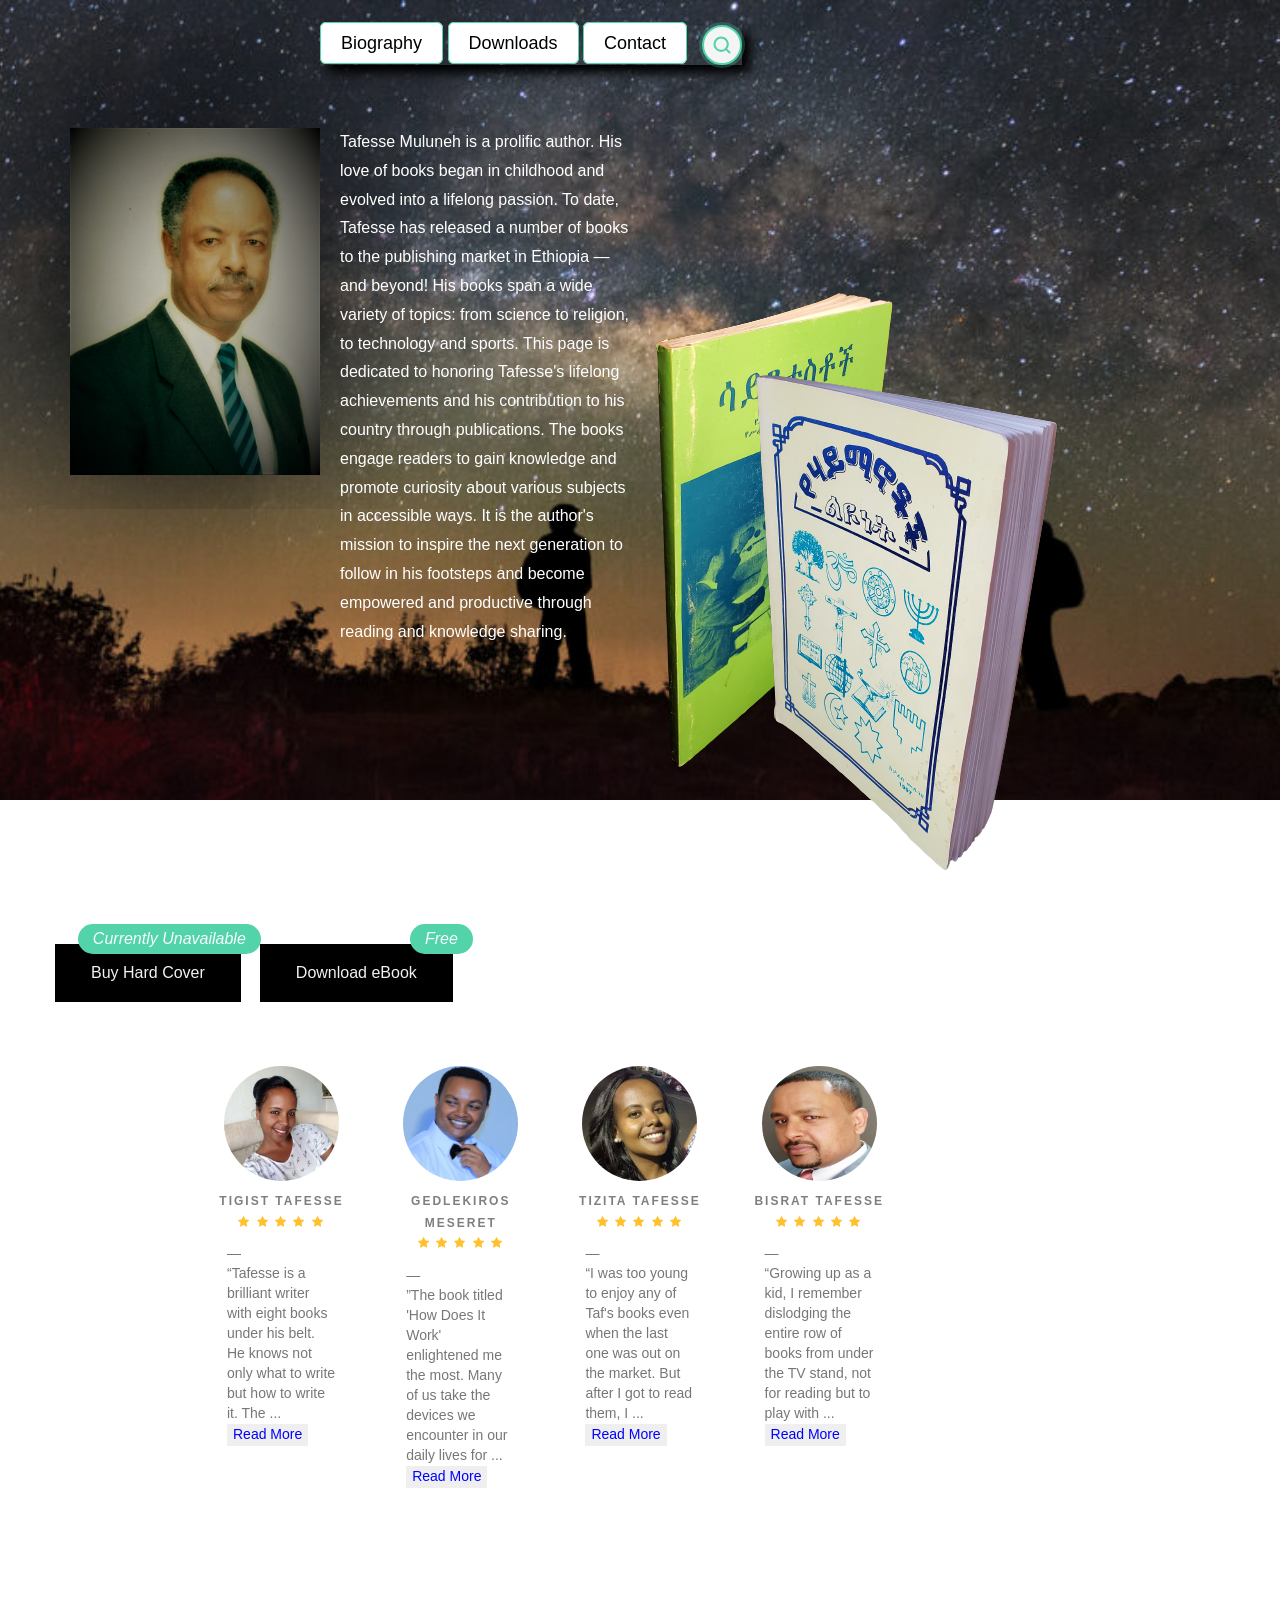
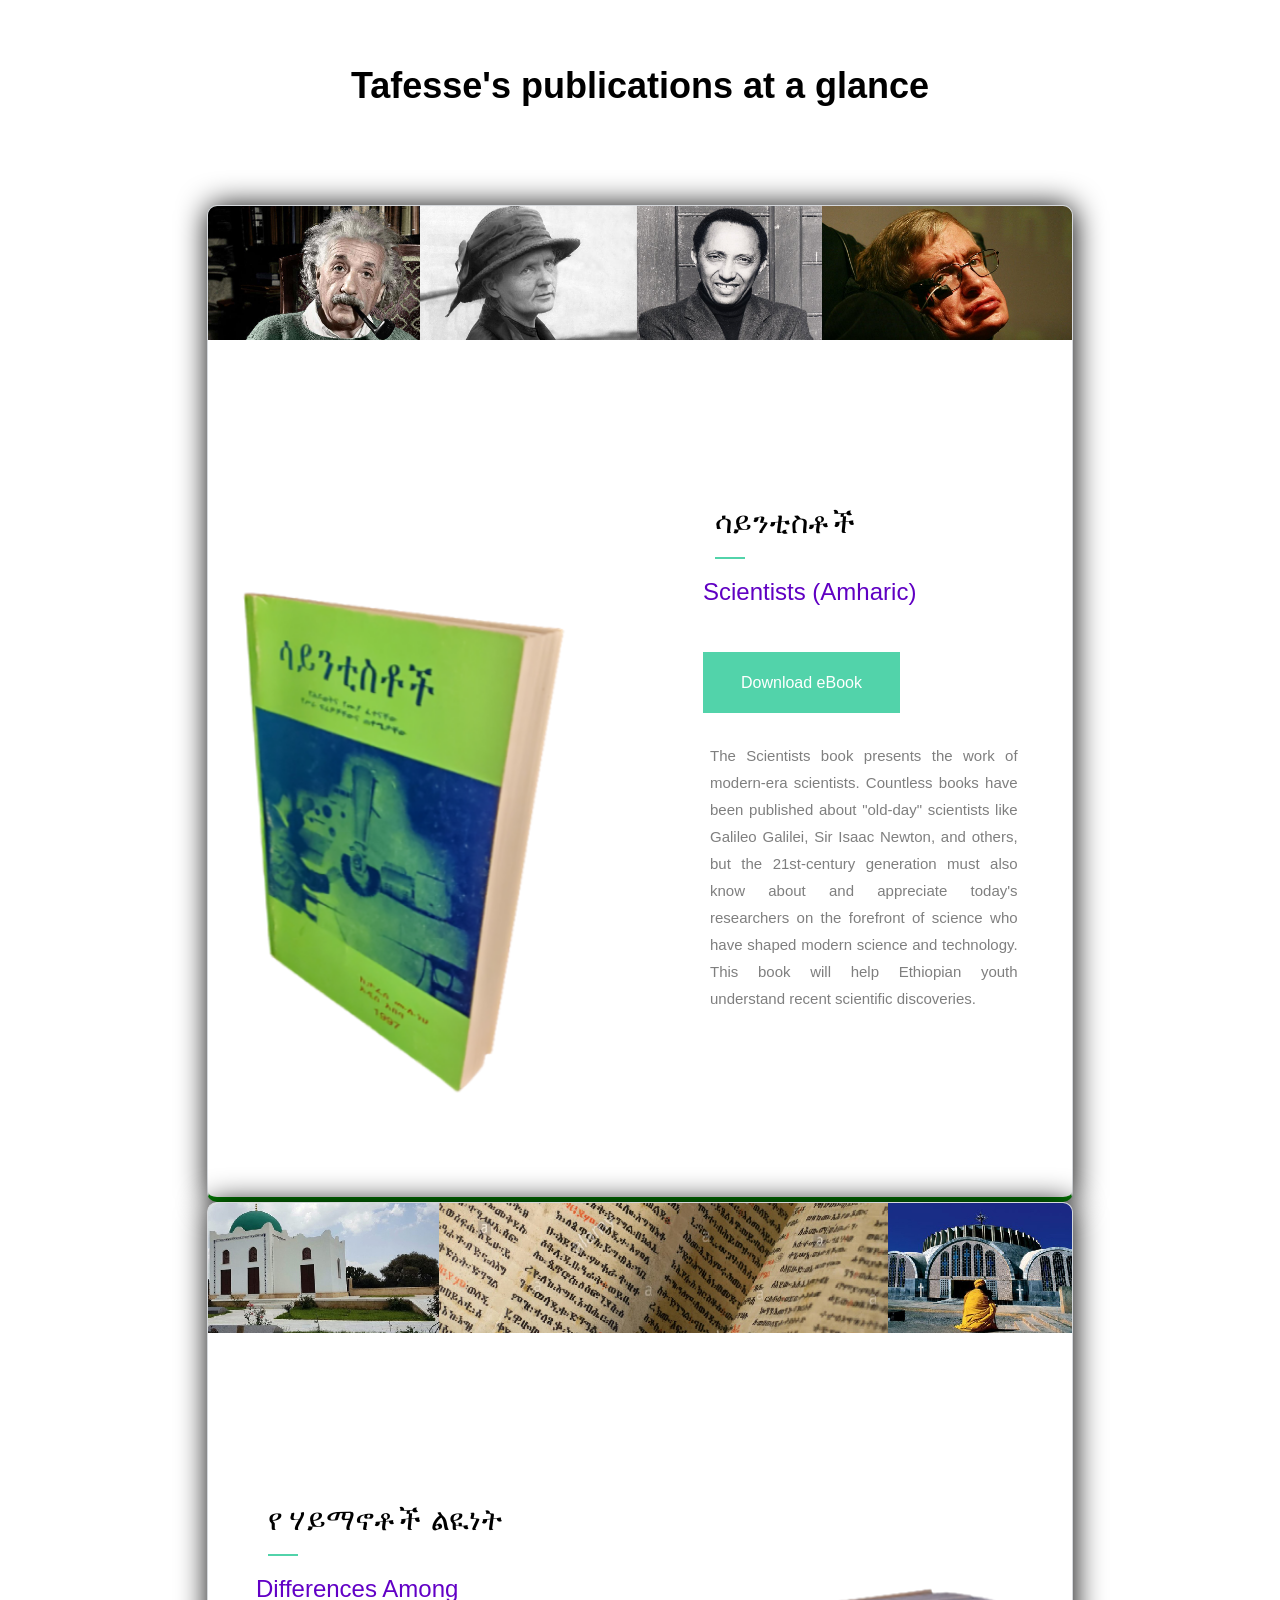
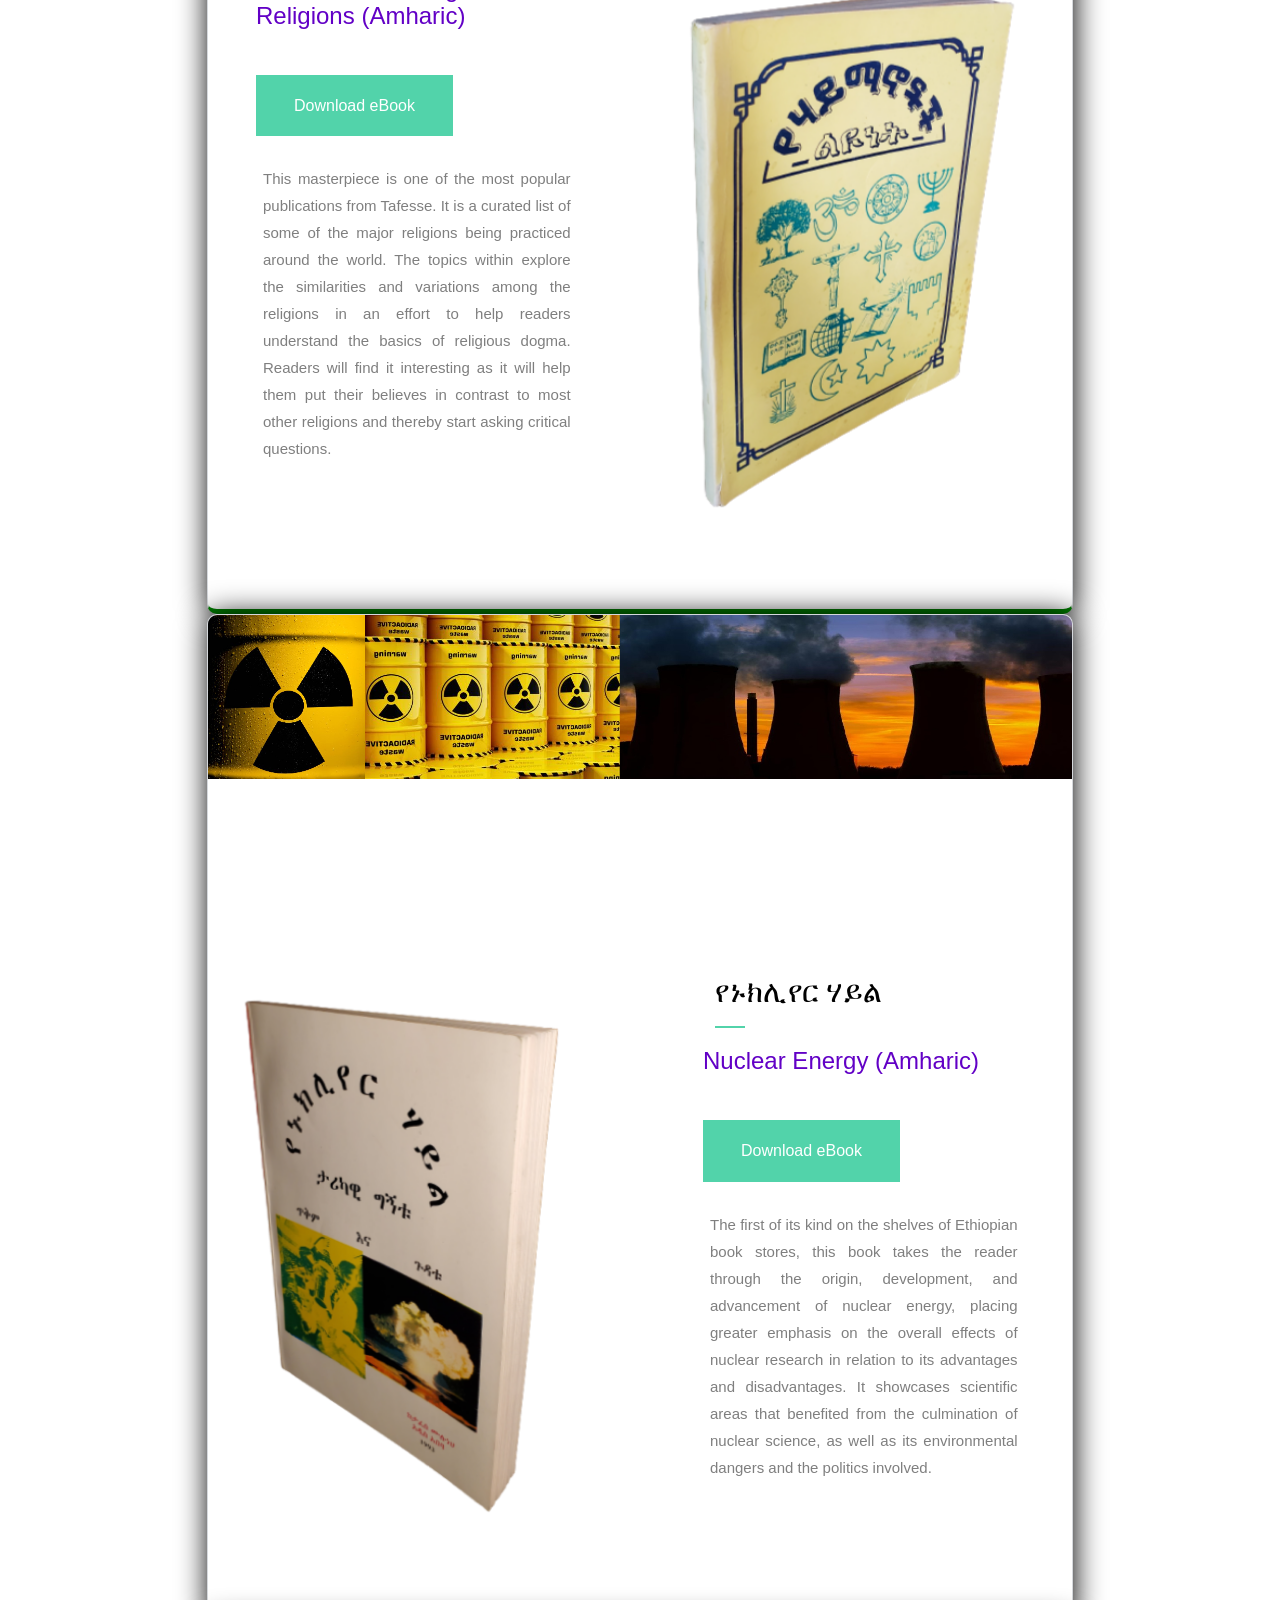
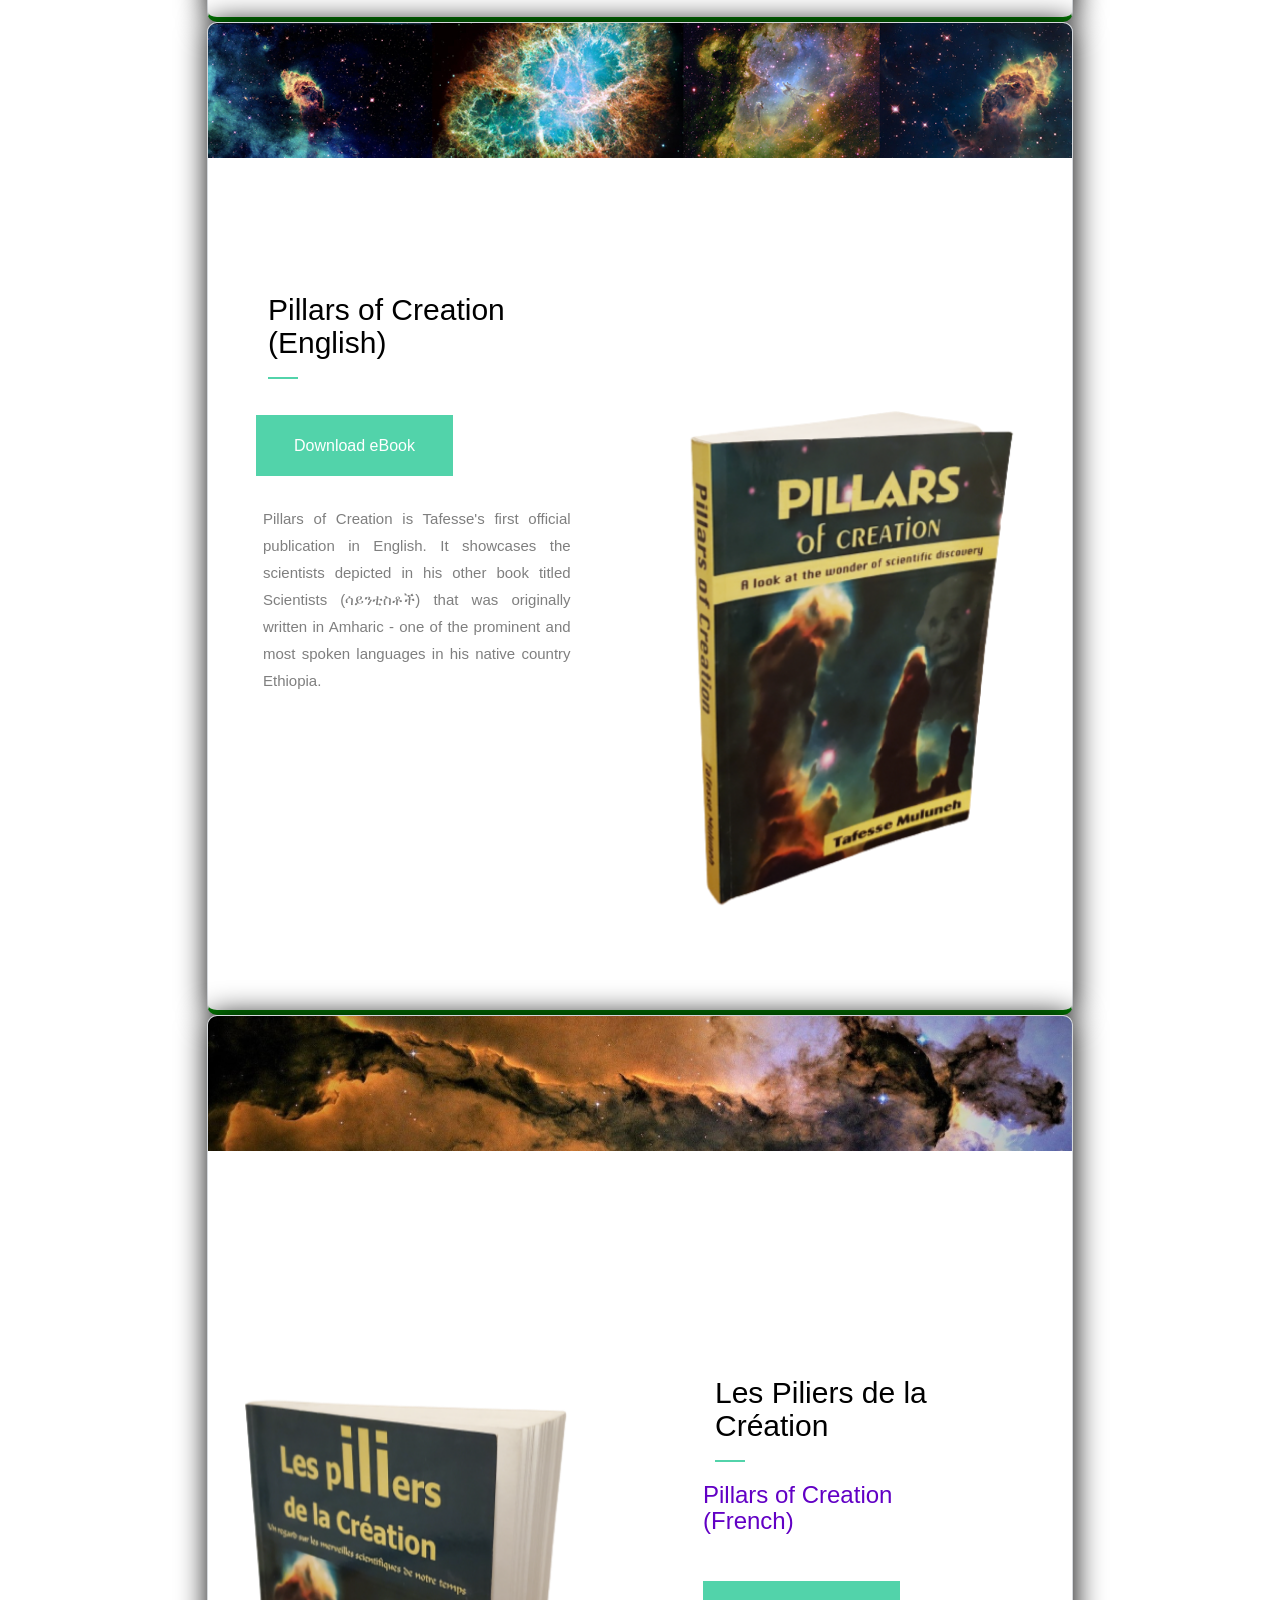
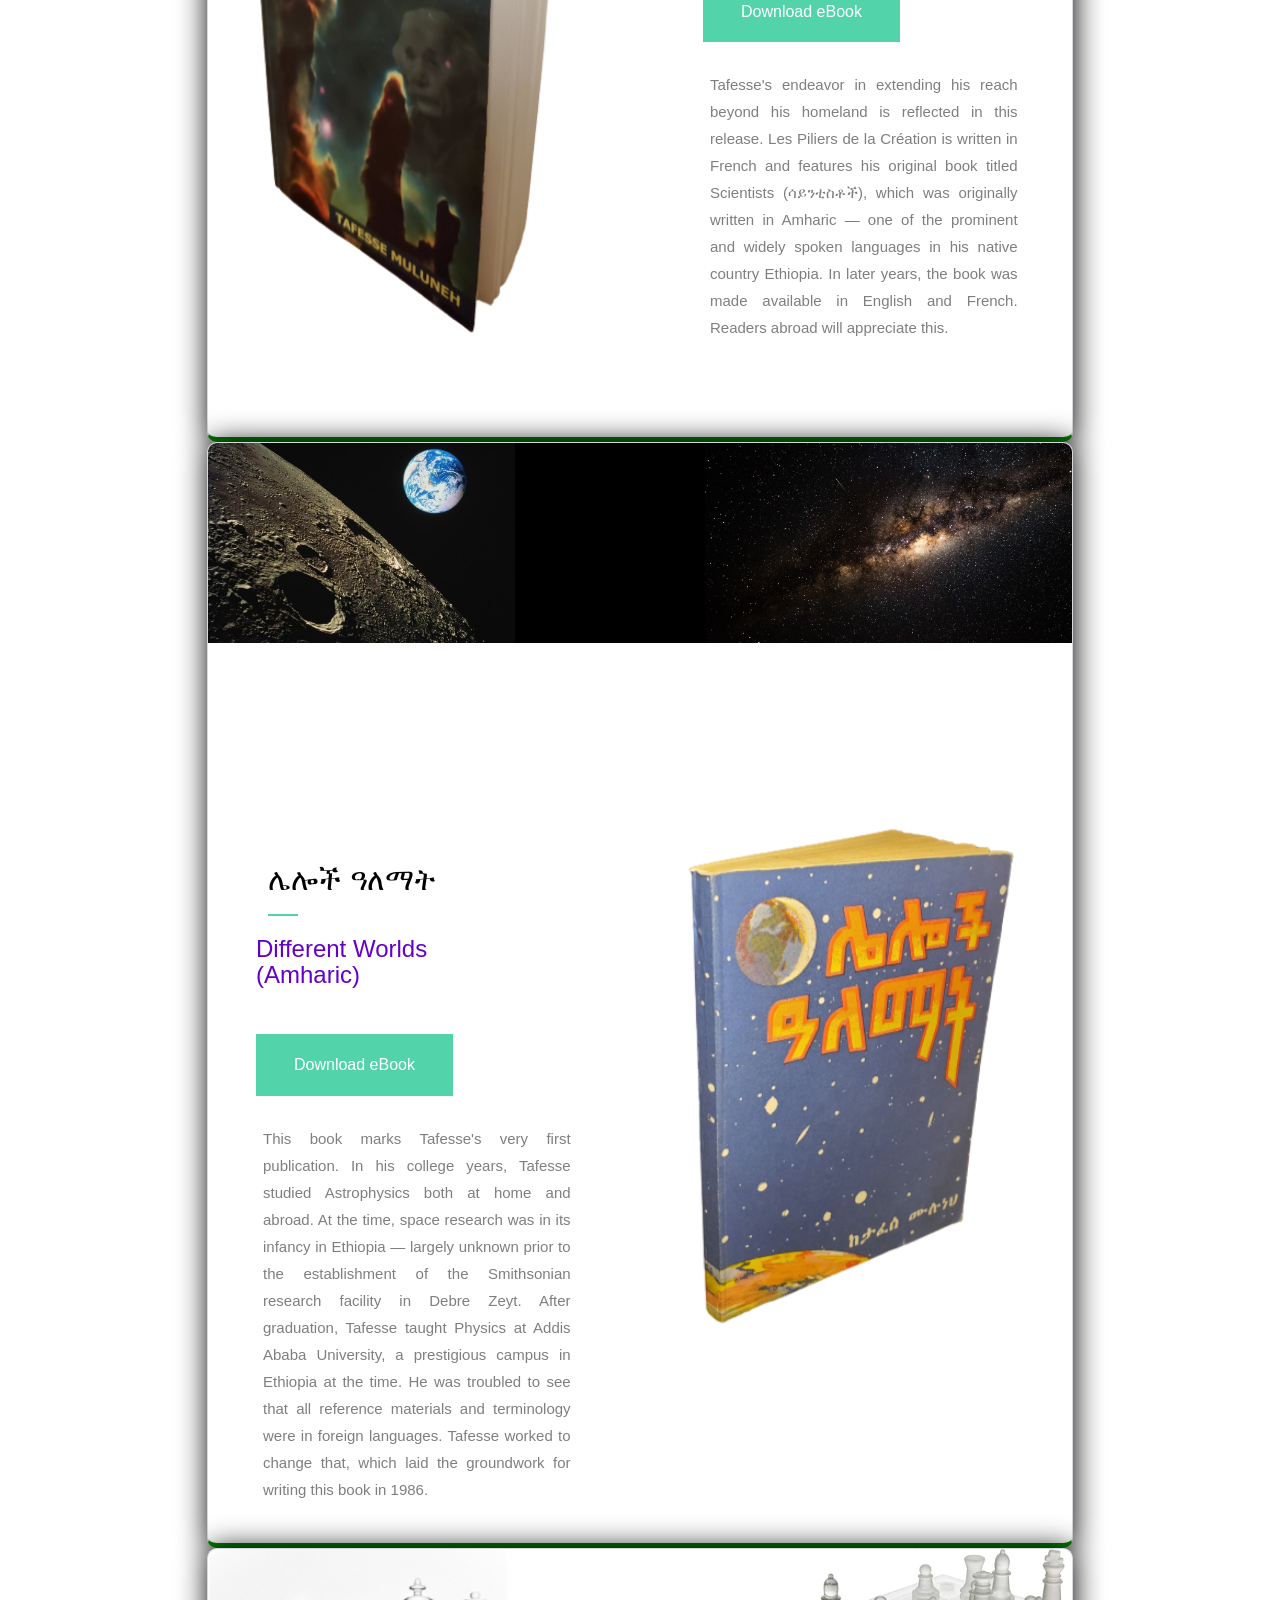
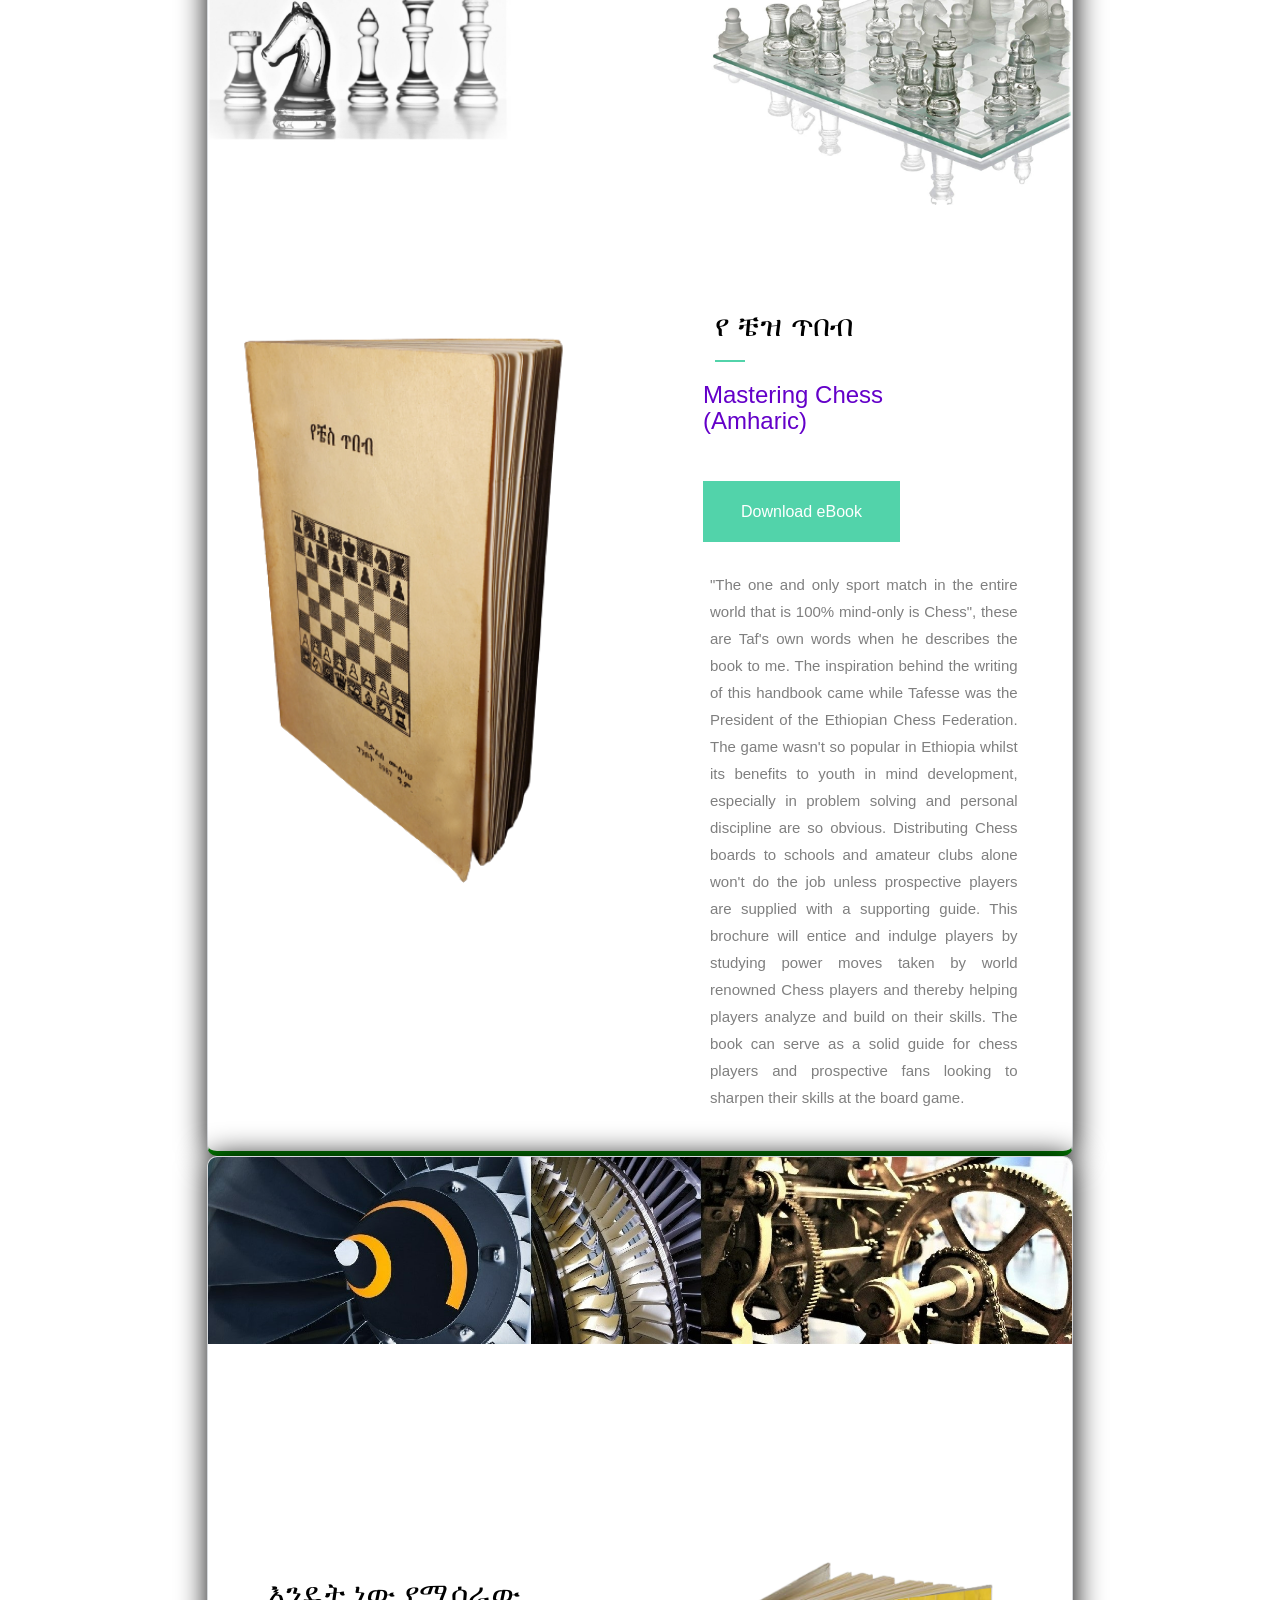
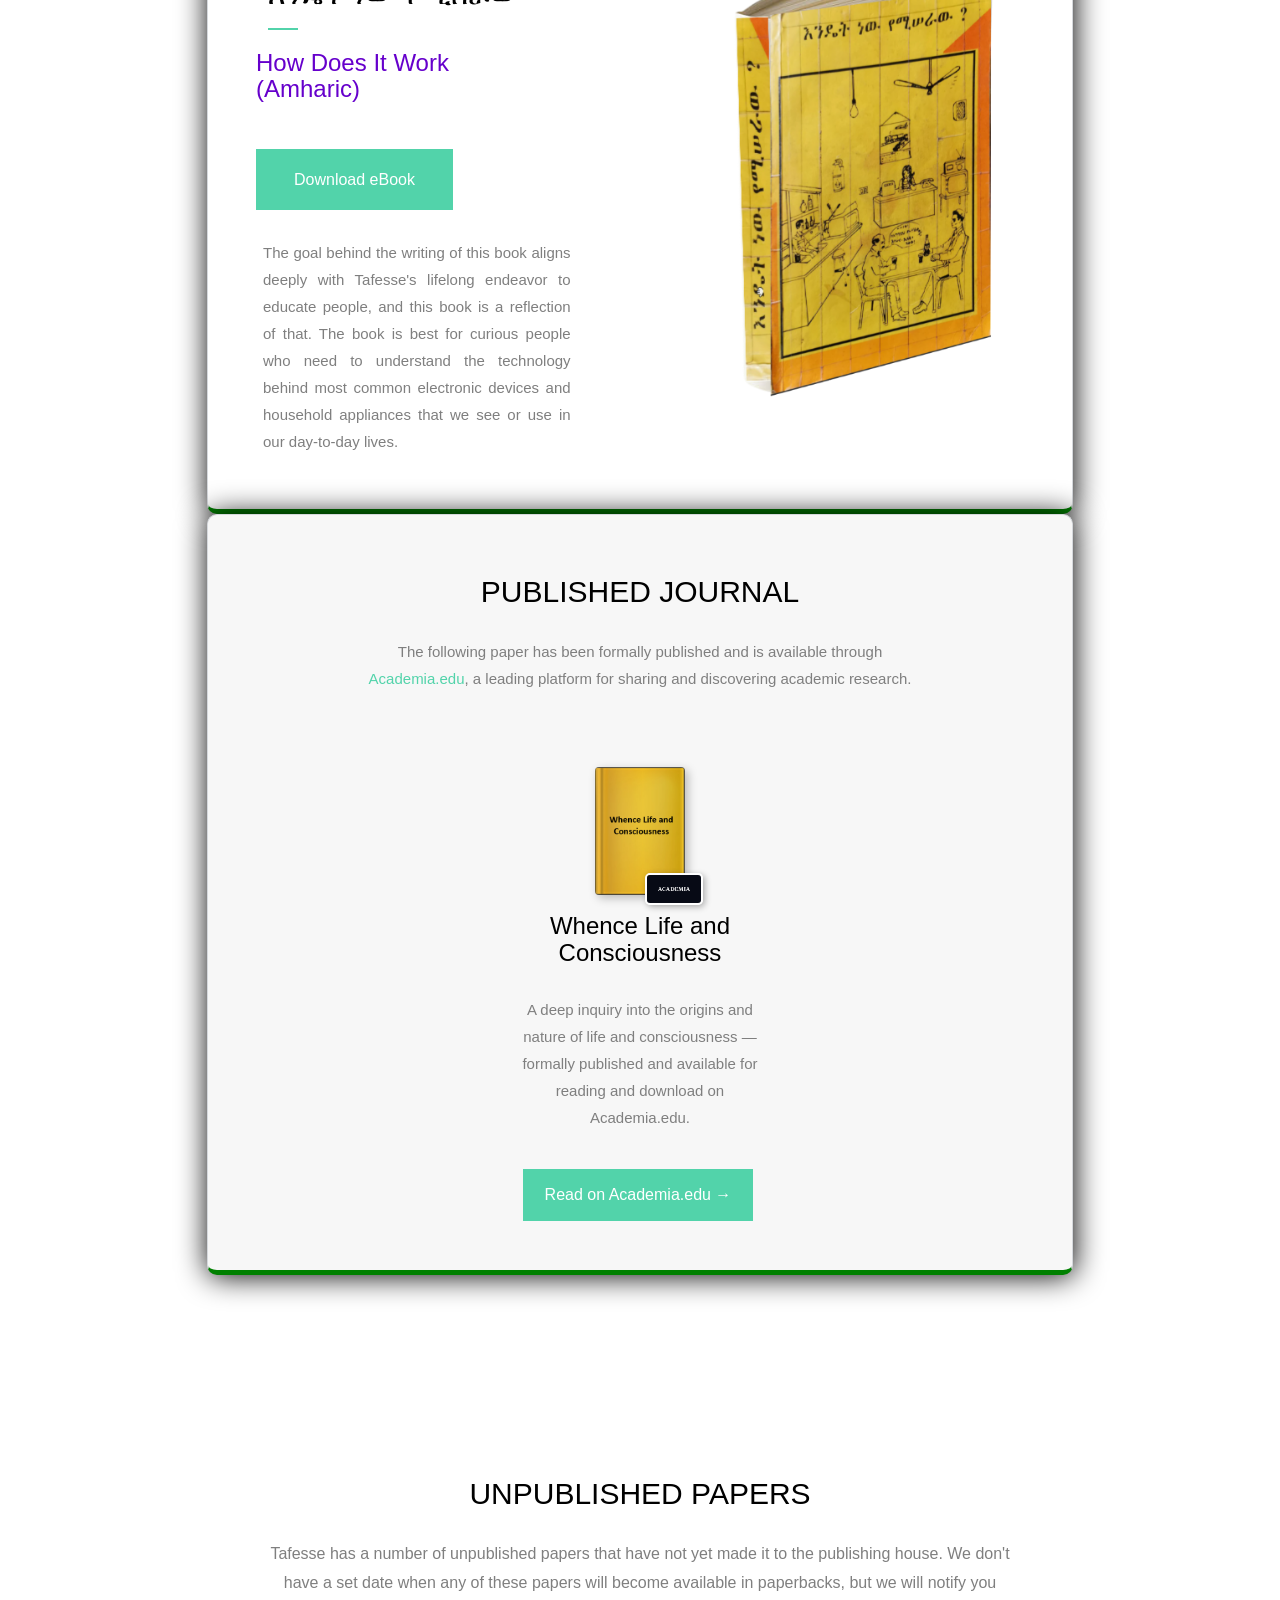
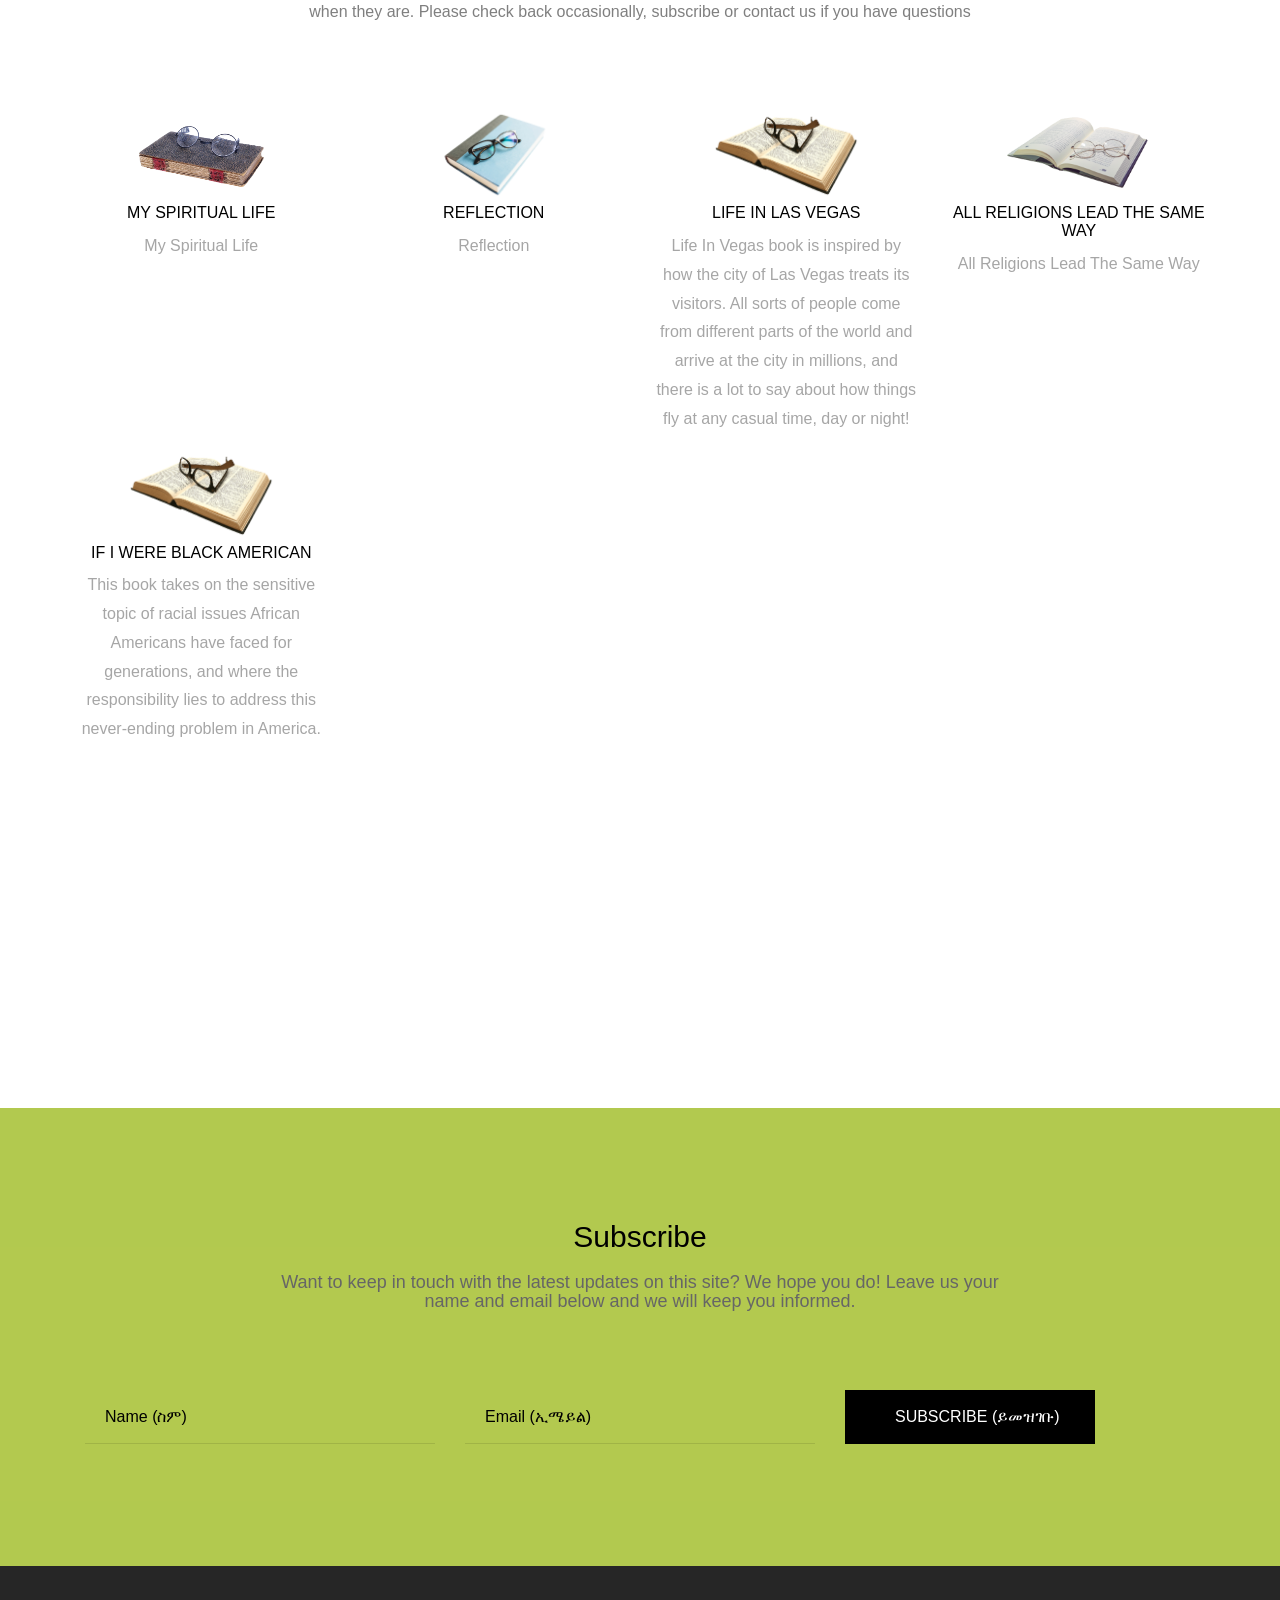
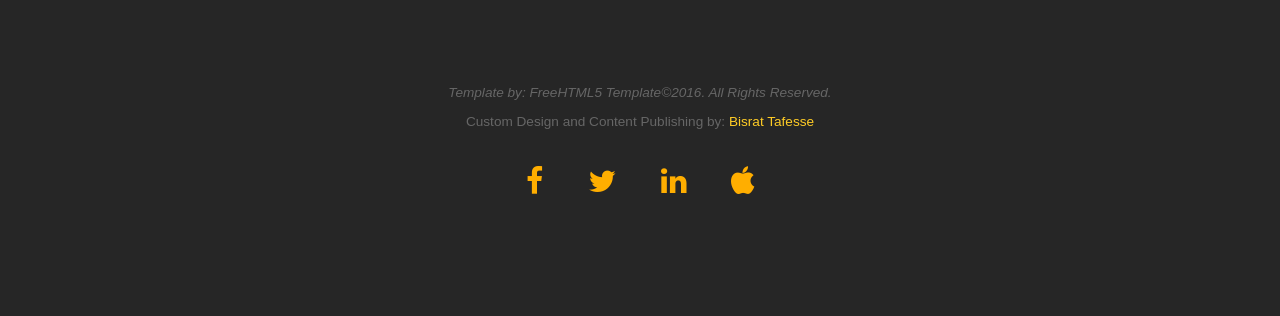
==== show/index.html @ 041d5f34 "Add RAG advanced search infrastructure (Lambda + frontend) lambda/lambda_function.py: AWS Lambda han" ====
<!DOCTYPE html>
<html lang="en">

<head>
  <meta http-equiv="content-type" content="text/html; charset=utf-8">
  <!-- Global site tag (gtag.js) - Google Analytics -->
  <script async="" src="https://www.googletagmanager.com/gtag/js?id=G-N1CTBQSC57"></script>
  <script>
    window.dataLayer = window.dataLayer || [];
    function gtag() { dataLayer.push(arguments); }
    gtag('js', new Date());

    gtag('config', 'G-N1CTBQSC57');
  </script>
  <!-- END Google Global site Analytics -->
  <meta http-equiv="X-UA-Compatible" content="IE=edge">
  <title>Tafesse Books</title>
  <meta name="viewport" content="width=device-width, initial-scale=1">
  <meta name="description" content="Tafesse Muluneh is a prolific Ethiopian author. Discover his books spanning science, religion, technology, and sports — available as free eBook downloads.">
  <meta name="keywords" content="Tafesse Muluneh, Ethiopian author, books, ebooks, Amharic books, science, religion, download">
  <meta name="author" content="Bisrat Tafesse">
  <!-- Place favicon.ico and apple-touch-icon.png in the root directory -->
  <link rel="shortcut icon" href="favicon.ico">
  <link href="https://fonts.googleapis.com/css?family=Bungee+Shade" rel="stylesheet">
  <!-- Animate.css -->
  <link rel="stylesheet" href="css/animate.css">
  <!-- Icomoon Icon Fonts-->
  <link rel="stylesheet" href="css/icomoon.css">
  <!-- Bootstrap  -->
  <link rel="stylesheet" href="css/bootstrap.css">
  <!-- Theme style  -->
  <link rel="stylesheet" href="css/style.css">
  <!-- Owl Carousel  -->
  <link rel="stylesheet" href="css/owl.carousel.min.css">
  <link rel="stylesheet" href="css/owl.theme.default.min.css">
  <script src="js/modernizr-2.6.2.min.js"></script>

  <script src="js/jquery.subscribe.js"></script>

  <!-- handle review dynamic display hide button -->
  <script>
    function readMoreReview(reviewID) {
      var reviewDots = document.getElementById("reviewDots" + reviewID);
      var collapsedReview = document.getElementById("collapsedReview" + reviewID);
      var showHideReviewButton = document.getElementById("showHideReviewButton" + reviewID);

      if (reviewDots.style.display === "inline") {
        reviewDots.style.display = "none";
        collapsedReview.style.display = "inline";
        showHideReviewButton.innerHTML = "Read Less";
      }
      else {
        reviewDots.style.display = "inline";
        collapsedReview.style.display = "none";
        showHideReviewButton.innerHTML = "Read More";
      }

    }
  </script>

</head>

<body>
  <div class="divMenu"> <a href="biography.html" class="btn-biography btn-primary btn-lg btn-hardbound"
      style="color: black;">Biography</a> <a href="downloads.html"
      class="btn-biography btn-primary btn-lg btn-hardbound" style="color: black;">Downloads</a> <a href="contact.html"
      class="btn-biography btn-primary btn-lg btn-hardbound" style="color: black;">Contact</a>
    <button id="search-btn" title="Search books" aria-label="Search books"><svg xmlns="http://www.w3.org/2000/svg" viewBox="0 0 24 24"><circle cx="11" cy="11" r="8"/><line x1="21" y1="21" x2="16.65" y2="16.65"/></svg></button>
  </div>

  <div id="top"></div>
  <a href="#top"><img id="goToTop" src="images/Scroll_To_Top.png"
      style="height: 50px; position:fixed; right: 5%; bottom: 10%; padding: 5px; margin: 5px; z-index: 1000; float: right; display: none;" /></a>

  <div id="fh5co-header" style="background-image: url(images/Cosmos_View.jpg);background-size:cover;">
    <div class="container">
      <div style="display: table; width: 100%; margin-top: 8em;">
        <div style="display: table-row;">
          <div style="display: table-cell; width: 25%; float: left;">
            <img src="images/Tafesse_Muluneh_Main_Profile_Picture.jpg" alt="Tafesse Muluneh profile picture"
              style="max-width: 250px; width: 100%; box-shadow: 5px 5px 200px 5px black;">
          </div>
          <div style="display: table-cell; width: 35%; float: left;">
            <span style="color: white; font-family: Varela Round,Arial,sans-serif; font-size: 1em;">
              Tafesse Muluneh is a prolific author. His love of books began
              in childhood and evolved into a lifelong passion. To date,
              Tafesse has released a number of books to the publishing
              market in Ethiopia — and beyond! His books span a wide variety
              of topics: from science to religion, to technology and sports.
              This page is dedicated to honoring Tafesse's lifelong
              achievements and his contribution to his country through
              publications. The books engage readers to gain knowledge and
              promote curiosity about various subjects in accessible ways.
              It is the author's mission to inspire the next generation to
              follow in his footsteps and become empowered and productive
              through reading and knowledge sharing.
            </span>
          </div>
          <div class="row" style="display: table-cell; width: 40%; float: right; vertical-align: middle;">
            <div class="col-md-6 col-sm-6">
              <figure class="fh5co-intro-img">
                <img class="img-1 animate-box" src="images/Scientistoch_Book_Cover_Back.png"
                  alt="Tafesse Muluneh Scientistoch Book Cover">
                <img class="img-2 animate-box" src="images/Ye_Haymanotoch_Leyunet_Book_Cover_Front.png"
                  alt="Tafesse Muluneh Haymanotoch Book Cover" style="left: 100px;">
              </figure>
            </div>
          </div>
        </div>
      </div>
      <div class="row" style="margin-top: -140px;">
        <div class="col-md-6 col-sm-6">
          <div class="intro">
            <div style="width: 100%; display: block;">
              <div style="float: left; width: 50%;">
                <a href="#" class="btn btn-primary btn-lg btn-hardbound">Buy Hard Cover <span class="price"><i>Currently
                      Unavailable</i></span></a>
              </div>
              <div style="float: right; width: 50%;">
                <a href="downloads.html" class="btn btn-primary btn-lg btn-hardbound">Download eBook <span
                    class="price"><i>Free</i></span></a>
              </div>
            </div>
          </div>
        </div>
      </div>
    </div>
  </div>
  <div id="main">
    <div class="container" style="width: 70%;">
      <!-- MAIN READERS REVIEWS -->
      <div class="row row-pb-md" style="display: block; margin-top: -150px;">
<!--         <div class="col-md-4" style="width: 20%; float: left;">
          <div class="review active text-center">
            <figure> <a target="_blank" href="https://youtu.be/WjXiGZ2RRf0?si=Yw8NnH1C_PZesATe">
                <img src="images/Tikuret_Academy_Profile_Pic.jpg" alt="Tikuret Academy reviewer photo"
                  style="width: 115px; height: 115px;"></a> </figure>
            <span>Tikuret Academy</span> <span class="star"> <i class="icon-star colored"></i>
              <i class="icon-star colored"></i> <i class="icon-star colored"></i>
              <i class="icon-star colored"></i> <i class="icon-star colored"></i>
            </span>
          </div>
          <blockquote style="border: 0px;">
            <div style="text-align: left;"><small>
                <p>“A narrated video by Tikuret Academy providng an in-depth review
                  of Tafesse's books. The academy, through its own channels,
                  <span id="reviewDots2" style="display: inline;">...</span>
                  <span id="collapsedReview2" style="display: none;">
                    shares knowledge and skills it finds are beneficial to its audience. 
                    Its YouTube page has several video repositories similar to this and others' works
                    <a target="_blank" href="https://www.youtube.com/@-tikuretacademy3608"><b><u>(visit
                          site)</u></b></a>.
                    We recommend readers to check out the page for its valuable recommendations and read its mission
                    statement
                    "ይህ ቻናል ለታዳሚዎቻችን ይጠቅማሉ ብለን የምናስበውን እውቀት እና ክህሎቶች የምንካፍልበት ነው።
                    In this channel we intend to share knowledge and skills that we think would benefit our
                    audience.”</span>
                  <button id="showHideReviewButton2" style="display: inline; border: 0px; color: blue;"
                    onclick="readMoreReview('2')">Read
                    More</button>
                </p>
              </small></div>
          </blockquote>
        </div> -->
        <div class="col-md-4" style="width: 20%; float: left;">
          <div class="review text-center">
            <figure> <img src="images/Tigist_Tafesse_Profile_Picture.jpg" alt="Tigist Tafesse reviewer photo"
                style="width: 115px; height: 115px;">
            </figure>
            <span>Tigist Tafesse </span> <span class="star"> <i class="icon-star colored"></i>
              <i class="icon-star colored"></i> <i class="icon-star colored"></i>
              <i class="icon-star colored"></i> <i class="icon-star colored"></i>
            </span>
          </div>
          <blockquote style="border: 0px;">
            <div style="text-align: left;"><small>
                <p>
                  “Tafesse is a brilliant writer
                  with eight books under his belt. He knows not only what to
                  write but how to write it. The
                  <span id="reviewDots1" style="display:inline;">...</span>
                  <span id="collapsedReview1" style="display: none;">
                    most I admire is all his writings are lean and to the point. His books, four of them with a
                    focus on science, are the first of their kind in Ethiopia,
                    like his book on Chess, that taught interested folks how
                    to play chess. Another one, his book titled "Ye
                    Haimanotoch Leyunet" is a breakthrough publication that
                    primarily focused on different religions and belief
                    systems. The book has served as a handy reference material
                    for schools such as Meskaye Hizunan to help introduce the
                    youth to the topic of various religion's core teachings. I
                    have a fond memory of going to different publishers with
                    my mother to get their price quote for his last book,
                    while Tafesse was away in the US. He is a great example of
                    how one can put his/her education and passion into
                    producing books, I'm so proud of him”</span>
                  <button id="showHideReviewButton1" style="display: inline; border: 0px; color: blue;"
                    onclick="readMoreReview('1')">Read
                    More</button>
                </p>
              </small>
            </div>
          </blockquote>

        </div>
        <div class="col-md-4" style="width: 20%; float: left;">
          <div class="review active text-center">
            <figure> <img src="images/Gedlekiros_Profile_Pic.jpg" alt="Kiros Meseret reviewer photo"
                style="width: 115px; height: 115px;"> </figure>
            <span>Gedlekiros Meseret</span> <span class="star"> <i class="icon-star colored"></i>
              <i class="icon-star colored"></i> <i class="icon-star colored"></i>
              <i class="icon-star colored"></i> <i class="icon-star colored"></i>
            </span>
          </div>
          <blockquote style="border: 0px;">
            <div style="text-align: left;"><small>
                <p>”The book titled 'How Does It Work' enlightened me the
                  most. Many of us take the devices we encounter in our
                  daily lives for <span id="reviewDots2" style="display: inline;">...</span>
                  <span id="collapsedReview2" style="display: none;">
                    granted that we don't inquire how they
                    work. The book will open your eyes to the world of
                    different appliances and how they perform their task.”</span>
                  <button id="showHideReviewButton2" style="display: inline; border: 0px; color: blue;"
                    onclick="readMoreReview('2')">Read
                    More</button>
                </p>
              </small></div>
          </blockquote>
        </div>
        <div class="col-md-4" style="width: 20%; float: left;">
          <div class="review active text-center">
            <figure> <img src="images/Tizita_Tafesse_Profile_Picture.jpg" alt="Tizita Tafesse reviewer photo"
                style="width: 115px; height: 115px;"> </figure>
            <span>Tizita Tafesse </span> <span class="star"> <i class="icon-star colored"></i>
              <i class="icon-star colored"></i> <i class="icon-star colored"></i>
              <i class="icon-star colored"></i> <i class="icon-star colored"></i>
            </span>
          </div>
          <blockquote style="border: 0px;">
            <div style="text-align: left;"><small>
                <p>“I was too young to enjoy any
                  of Taf's books even when the last one was out on the market.
                  But after I got to read them, I
                  <span id="reviewDots3" style="display:inline;">...</span>
                  <span id="collapsedReview3" style="display: none;">
                    appreciated their importance to society. I love all his books, but the one
                    titled “Ye Chess Tibeb” is my favorite, I am still fond of
                    the memory of playing Chess with my friend day and night
                    passionately. It was my inspiration to not only learn the
                    game but to teach it to my friend too. His books hold a
                    lot of information about various subjects and open a
                    different insight. Poems and novels are good for
                    motivation and relaxation but they don’t build bridges,
                    cars or computers - science &amp; technology do! They
                    avail us of goods and services, thus enabling us to raise
                    our standard of living. The short essays too are meant to
                    help us think rationally. I’m very proud of my father’s
                    contribution to society and I encourage everyone to read
                    them.”</span>
                  <button id="showHideReviewButton3" style="display: inline; border: 0px; color: blue;"
                    onclick="readMoreReview('3')">Read
                    More</button>
                </p>
              </small> </div>
          </blockquote>
        </div>
        <div class="col-md-4" style="width: 20%; float: left;">
          <div class="review text-center">
            <figure> <img src="images/Bisrat_Tafesse_Profile_Picture.jpg" alt="Bisrat Tafesse reviewer photo"
                style="width: 115px; height: 115px;"> </figure>
            <span>Bisrat Tafesse </span> <span class="star"> <i class="icon-star colored"></i>
              <i class="icon-star colored"></i> <i class="icon-star colored"></i>
              <i class="icon-star colored"></i> <i class="icon-star colored"></i>
            </span>
          </div>
          <blockquote style="border: 0px;">
            <div style="text-align: left;"><small>
                <p>“Growing up as a kid, I remember dislodging the entire
                  row of books from under the TV stand, not for reading but
                  to play with
                  <span id="reviewDots4" style="display:inline;">...</span>
                  <span id="collapsedReview4" style="display: none;">
                    by piling them up into some type of shape
                    (the then Lego). Years later I came to realize those were
                    valuable reads that my father wrote. I now know I am one
                    fortunate child to have a father who spent most of his
                    life enlightening others. Even if minuscule, I helped a
                    little bit in editing a couple of his books. That taught
                    me the burden and intricacies involved in writing a book.
                    The diversity of the topics he covered in each publication
                    is superb — I find it rare to find other authors at that
                    level. It is one heck of a challenge to publish a single
                    book considering the time, effort, and finance one invests
                    in, but it takes another level of sacrifice and
                    perseverance to release a number of them especially on
                    varying subject matter — a real hero!"</span>
                  <button id="showHideReviewButton4" style="display: inline; border: 0px; color: blue;"
                    onclick="readMoreReview('4')">Read
                    More</button>
                </p>
              </small>
            </div>
          </blockquote>
        </div>
      </div>
      <!-- END OF MAIN READERS REVIEWS -->

      <h1 style="margin: 100px; text-align:center;">
        <strong>Tafesse's publications at a glance</strong>
      </h1>
      <p></p>
      <!-- START OF BOOKS SECTION -->
      <div class="bookSectionDiv" style="background-image: url(&quot;images/Scientists_Banner.jpg&quot;);">
        <div class="row fh5co-feature">
          <div class="col-md-6 col-md-push-6" style="float: left; width: 40%;">
            <div class="fh5co-copy">
              <div class="fh5co-copy-inner">
                <h2 style="margin-left: 2em; margin-top: 8em;">ሳይንቲስቶች</h2>
                <h3 style="margin-left: 2em;"><span style="color: #6000c3;">Scientists (Amharic)</span></h3>
                <a href="books/Scientistoch.pdf" class="btn btn-primary btn-lg btn-hardbound" target="_blank"
                  style="margin-left: 3em; margin-top: 1em;">Download eBook</a>
                <p class="book-description">
                  The Scientists book presents the work of modern-era
                  scientists. Countless books have been published about
                  "old-day" scientists like Galileo Galilei, Sir Isaac
                  Newton, and others, but the 21st-century generation must
                  also know about and appreciate today's researchers on the
                  forefront of science who have shaped modern science and
                  technology. This book will help Ethiopian youth understand
                  recent scientific discoveries.</p>
              </div>
            </div>
          </div>
          <div class="col-md-6 col-md-pull-6" style="float: right; width: 60%;">
            <div class="fh5co-img text-right" style="margin-top: 250px; padding: 50px;">
              <figure class="fh5co-figure animate-box">
                <img class="img-2" src="images/Scientistoch_Book_Cover_Front.png"
                  alt="Tafesse Muluneh Scientists_Book_Cover_Front"
                  style="width: 100%; margin: 20px; padding-left: 50px;">
              </figure>
            </div>
          </div>
        </div>
      </div>
      <!-- END feature -->
      <div class="bookSectionDiv" style="background-image: url(&quot;images/Religions_Banner.jpg&quot;);">
        <div class="row fh5co-feature fh5co-reverse">
          <div class="col-md-6" style="float: left; width: 40%;">
            <div class="fh5co-copy">
              <div class="fh5co-copy-inner">
                <h2 style="margin-left: 2em; margin-top: 8em;">የ ሃይማኖቶች ልዪነት</h2>
                <h3 style="margin-left: 2em;"><span style="color: #6200c6;">Differences Among Religions (Amharic)</span>
                </h3>
                <a href="books/Ye_Haimanotoch_Liyunet.pdf" class="btn btn-primary btn-lg btn-hardbound" target="_blank"
                  style="margin-left: 3em; margin-top: 1em;">Download eBook</a>
                <p class="book-description">
                  This masterpiece is one of the most popular publications from
                  Tafesse. It is a curated list of some of the major religions
                  being practiced around the world. The topics within explore
                  the similarities and variations among the religions in an
                  effort to help readers understand the basics of religious
                  dogma. Readers will find it interesting as it will help them
                  put their believes in contrast to most other religions and
                  thereby start asking critical questions.
                </p>
              </div>
            </div>
          </div>
          <div class="col-md-6" style="float: right; width: 60%;">
            <div class="fh5co-img text-left" style="margin-top: 250px; padding: 50px;">
              <figure class="fh5co-figure animate-box">
                <img class="img-2" src="images/Ye_Haymanotoch_Leyunet_Book_Cover_Back.png"
                  alt="Tafesse Muluneh Ye_Haymanotoch_Leyunet Book Cover"
                  style="width: 100%; margin: 20px; padding-left: 50px;">
              </figure>
            </div>
          </div>
        </div>
      </div>
      <!-- END feature -->
      <div class="bookSectionDiv" style="background-image: url(&quot;images/Nuclear_Banner.jpg&quot;);">
        <div class="row fh5co-feature last-feature">
          <div class="col-md-6 col-md-push-6" style="float: left; width: 40%;">
            <div class="fh5co-copy">
              <div class="fh5co-copy-inner">
                <h2 style="margin-left: 2em; margin-top: 10em;">የኑክሊየር ሃይል </h2>
                <h3 style="margin-left: 2em;"><span style="color: #6200c6;">Nuclear
                    Energy (Amharic)</span></h3>
                <a href="books/Ye_Nuclear_Hail.pdf" class="btn btn-primary btn-lg btn-hardbound" target="_blank"
                  style="margin-left: 3em; margin-top: 1em;">Download eBook</a>
                <p class="book-description">
                  The first of its kind on the shelves of Ethiopian book stores,
                  this book takes the reader through the origin, development, and
                  advancement of nuclear energy, placing greater emphasis
                  on the overall effects of nuclear research in relation to
                  its advantages and disadvantages. It showcases scientific
                  areas that benefited from the culmination of nuclear
                  science, as well as its environmental dangers and the
                  politics involved. </p>
              </div>
            </div>
          </div>
          <div class="col-md-6 col-md-pull-6" style="float: right; width: 60%;">
            <div class="fh5co-img text-right" style="margin-top: 250px; padding: 50px;">
              <figure class="fh5co-figure animate-box">
                <img class="img-2" src="images/Ye_Nuclear_Hayl_Book_Cover_Front.png"
                  alt="Tafesse Muluneh Ye_Nuclear_Hayl Book Cover"
                  style="width: 100%; margin: 20px; padding-left: 50px;">
              </figure>
            </div>
          </div>
        </div>
      </div>
      <!-- END feature -->
      <div class="bookSectionDiv" style="background-image: url(&quot;images/Pillars_Of_Creation_Banner.jpg&quot;);">
        <div class="row fh5co-feature fh5co-reverse">
          <div class="col-md-6" style="float: left; width: 40%;">
            <div class="fh5co-copy">
              <div class="fh5co-copy-inner">
                <h2 style="margin-left: 2em; margin-top: 7em;">Pillars of Creation (English) </h2>
                <a href="books/Pillars_Of_Creation_[English].pdf" class="btn btn-primary btn-lg btn-hardbound"
                  target="_blank" style="margin-left: 3em; margin-top: 1em;"> Download eBook</a>
                <p class="book-description">
                  Pillars of Creation is Tafesse's first official publication
                  in English. It showcases the scientists depicted in his
                  other book titled Scientists (ሳይንቲስቶች) that was originally
                  written in Amharic - one of the prominent and most spoken
                  languages in his native country Ethiopia.</p>
              </div>
            </div>
          </div>
          <div class="col-md-6" style="float: right; width: 60%;">
            <div class="fh5co-img text-left" style="margin-top: 250px; padding: 50px;">
              <figure class="fh5co-figure animate-box">
                <img class="img-2" src="images/Pillars_Of_Creation_English_Book_Cover_Back.png"
                  alt="Tafesse Muluneh Pillars_Of_Creation Book Cover"
                  style="width: 100%; margin: 20px; padding-left: 50px;">
              </figure>
            </div>
          </div>
        </div>
      </div>
      <!-- END feature -->
      <div class="bookSectionDiv"
        style="background-image: url(&quot;images/Pillars_Of_Creation_French_Banner.jpg&quot;);">
        <div class="row fh5co-feature last-feature">
          <div class="col-md-6 col-md-push-6" style="float: left; width: 40%;">
            <div class="fh5co-copy">
              <div class="fh5co-copy-inner">
                <h2 style="margin-left: 2em; margin-top: 10em;">Les Piliers de la Création</h2>
                <h3 style="margin-left: 2em;"><span style="color: #6200c5;">Pillars of Creation (French)</span></h3>
                <a href="books/Pillars_Of_Creation_[French].pdf" class="btn btn-primary btn-lg btn-hardbound"
                  target="_blank" style="margin-left: 3em; margin-top: 1em;">Download
                  eBook</a>
                <p class="book-description">
                  Tafesse's endeavor in extending his reach beyond his homeland is
                  reflected in this release. Les Piliers de la Création is
                  written in French and features his original book titled
                  Scientists (ሳይንቲስቶች), which was originally written in
                  Amharic — one of the prominent and widely spoken languages
                  in his native country Ethiopia. In later years, the book
                  was made available in English and French.
                  Readers abroad will appreciate this.
                </p>
              </div>
            </div>
          </div>
          <div class="col-md-6 col-md-pull-6" style="float: right; width: 60%;">
            <div class="fh5co-img text-right" style="margin-top: 250px; padding: 50px;">
              <figure class="fh5co-figure animate-box">
                <img class="img-2" src="images/Pillars_Of_Creation_French_Book_Cover_Front.png"
                  alt="Tafesse Muluneh Pillars_Of_Creation (French) Book Cover"
                  style="width: 100%; margin: 20px; padding-left: 50px;">
              </figure>
            </div>
          </div>
        </div>
      </div>
      <!-- END feature -->
      <div class="bookSectionDiv" style="background-image: url(&quot;images/Leloch_Alemat_Banner.jpg&quot;);">
        <div class="row fh5co-feature fh5co-reverse">
          <div class="col-md-6" style="float: left; width: 40%;">
            <div class="fh5co-copy">
              <div class="fh5co-copy-inner">
                <h2 style="margin-left: 2em; margin-top: 12em;">ሌሎች
                  ዓለማት</h2>
                <h3 style="margin-left: 2em;"><span style="color: #6400c9;">Different
                    Worlds (Amharic) </span></h3>
                <a href="books/Leloch_Alemat.pdf" class="btn btn-primary btn-lg btn-hardbound" target="_blank"
                  style="margin-left: 3em; margin-top: 1em;">Download eBook</a>
                <p class="book-description">
                  This book marks Tafesse's very first publication. In his
                  college years, Tafesse studied Astrophysics both at home and
                  abroad. At the time, space research was in its infancy in
                  Ethiopia — largely unknown prior to the establishment of the
                  Smithsonian research facility in Debre Zeyt. After
                  graduation, Tafesse taught Physics at Addis Ababa University,
                  a prestigious campus in Ethiopia at the time. He was
                  troubled to see that all reference materials and terminology
                  were in foreign languages. Tafesse worked to change that,
                  which laid the groundwork for writing this book in 1986.
                </p>
              </div>
            </div>
          </div>
          <div class="col-md-6" style="float: right; width: 60%;">
            <div class="fh5co-img text-left" style="margin-top: 250px; padding: 50px;">
              <figure class="fh5co-figure animate-box">
                <img class="img-2" src="images/Leloch_Alemat_Book_Cover_Back.png"
                  alt="Tafesse Muluneh Leloch_Alemat Book Cover" style="width: 100%; margin: 20px; padding-left: 50px;">
              </figure>
            </div>
          </div>
        </div>
      </div>
      <!-- END feature -->
      <div class="bookSectionDiv" style="background-image: url(&quot;images/Ye_Chess_Tibeb_Banner.jpg&quot;);">
        <div class="row fh5co-feature">
          <div class="col-md-6 col-md-push-6" style="float: left; width: 40%;">
            <div class="fh5co-copy">
              <div class="fh5co-copy-inner">
                <h2 style="margin-left: 2em; margin-top: 10em;">የ ቼዝ ጥበብ </h2>
                <h3 style="margin-left: 2em;"><span style="color: #6400c9;">Mastering Chess (Amharic)</span></h3>
                <a href="books/Ye_Chess_Tibeb.pdf" class="btn btn-primary btn-lg btn-hardbound" target="_blank"
                  style="margin-left: 3em; margin-top: 1em;">Download eBook</a>
                <p class="book-description">
                  "The one and only sport match in the entire world that is 100%
                  mind-only is Chess", these are Taf's own words when he
                  describes the book to me. The inspiration behind the writing
                  of this handbook came while Tafesse was the President of the
                  Ethiopian Chess Federation. The game wasn't so popular in
                  Ethiopia whilst its benefits to youth in mind development,
                  especially in problem solving and personal discipline are so
                  obvious. Distributing Chess boards to schools and amateur
                  clubs alone won't do the job unless prospective players are
                  supplied with a supporting guide. This brochure will entice
                  and indulge players by studying power moves taken by world
                  renowned Chess players and thereby helping players analyze
                  and build on their skills. The book can serve as a solid
                  guide for chess players and prospective fans looking
                  to sharpen their skills at the board game.
                </p>
              </div>
            </div>
          </div>
          <div class="col-md-6 col-md-pull-6" style="float: right; width: 60%;">
            <div class="fh5co-img text-right" style="margin-top: 250px; padding: 50px;">
              <figure class="fh5co-figure animate-box">
                <img class="img-2" src="images/Ye_Chess_Tibeb_Book_Cover_Front.png"
                  alt="Tafesse Muluneh Ye_Chess_Tibeb Book Cover"
                  style="width: 100%; margin: 20px; padding-left: 50px;">
              </figure>
            </div>
          </div>
        </div>
      </div>
      <!-- END feature -->
      <div class="bookSectionDiv" style="background-image: url(&quot;images/How_Things_Work_Banner.jpg&quot;);">
        <div class="row fh5co-feature fh5co-reverse">
          <div class="col-md-6" style="float: left; width: 40%;">
            <div class="fh5co-copy">
              <div class="fh5co-copy-inner">
                <h2 style="margin-left: 2em; margin-top: 12em;">እንዴት ነው የሚሰራው </h2>
                <h3 style="margin-left: 2em;"><span style="color: #6600cc;">How Does It Work (Amharic)</span></h3>
                <a href="books/Endet_New_Yemiseraw.pdf" class="btn btn-primary btn-lg btn-hardbound" target="_blank"
                  style="margin-left: 3em; margin-top: 1em;">Download eBook</a>
                <p class="book-description">
                  The goal behind the writing of this book aligns deeply with
                  Tafesse's lifelong endeavor to educate people, and this
                  book is a reflection of that. The book is best for curious
                  people who need to understand the technology behind most
                  common electronic devices and household appliances that we
                  see or use in our day-to-day lives.
                </p>
              </div>
            </div>
          </div>
          <div class="col-md-6" style="float: right; width: 60%;">
            <div class="fh5co-img text-left" style="margin-top: 250px; padding: 50px;">
              <figure class="fh5co-figure animate-box">
                <img class="img-2" src="images/Endet_New_Yemiseraw_Book_Cover.png"
                  alt="Tafesse Muluneh Endet New Yemiseraw Book Cover"
                  style="width: 100%; margin: 20px; padding-left: 50px;">
              </figure>
            </div>
          </div>
        </div>
      </div>
      <!-- END feature -->
      <!-- PUBLISHED JOURNAL -->
      <div id="published-journal" class="bookSectionDiv">
        <div class="row text-center fh5co-heading">
          <div class="col-md-8 col-md-offset-2">
            <h2 style="margin-top: 2em;">PUBLISHED JOURNAL</h2>
            <p>The following paper has been formally published and is available through
              <a href="https://www.academia.edu" target="_blank" style="color: #52d3aa;">Academia.edu</a>,
              a leading platform for sharing and discovering academic research.</p>
          </div>
        </div>
        <div class="row text-center" style="margin-bottom: 3em;">
          <div class="col-md-4 col-md-offset-4 animate-box">
            <div class="feature-center">
              <span>
                <a href="https://www.academia.edu/116438689/Whence_life_and_Consciousness?sm=b" target="_blank">
                  <div class="journal-icon-wrapper">
                    <img src="images/Whence_Life_And_Consciousness_Icon.png" alt="Whence Life and Consciousness" class="journal-main-icon">
                    <img src="images/Academia_Logo.png" alt="Academia.edu" class="academia-badge">
                  </div>
                </a>
              </span>
              <h3>Whence Life and Consciousness</h3>
              <p>A deep inquiry into the origins and nature of life and consciousness —
                formally published and available for reading and download on Academia.edu.</p>
              <a href="https://www.academia.edu/116438689/Whence_life_and_Consciousness?sm=b"
                target="_blank" class="btn btn-primary btn-sm btn-hardbound"
                style="margin-top: 8px;">Read on Academia.edu &rarr;</a>
            </div>
          </div>
        </div>
      </div>
    </div>

    <!--------      UNPUBLISHED PAPERS				-----			-->
    <div id="features">
      <div class="container">
        <div class="row text-center fh5co-heading">
          <div class="col-md-8 col-md-offset-2">
            <h2 style="margin-top: 3em;">UNPUBLISHED PAPERS</h2>
            <p>Tafesse has a number of unpublished papers that have not yet
              made it to the publishing house. We don't have a set date when
              any of these papers will become available in paperbacks, but
              we will notify you when they are. Please check back
              occasionally, subscribe or contact us if you have questions</p>
          </div>
        </div>
        <!-- first row unpublished papers -->
        <div class="row">
          <div class="col-md-3 animate-box">
            <div class="feature-center"> <span> <a href="books/My_Spiritual_Life.pdf" target="_blank"> <img
                    src="images/Book_and_Eye_Glass_Icon_01.png" style="width: 150px; height: 100px;"></a></span>
              <h3>My spiritual life</h3>
              <p>My Spiritual Life</p>
            </div>
          </div>
          <div class="col-md-3 animate-box">
            <div class="feature-center"> <span> <a href="books/Reflection.pdf" target="_blank"> <img
                    src="images/Book_and_Eye_Glass_Icon_02.png" style="width: 150px; height: 100px;"></a></span>
              <h3>Reflection</h3>
              <p>Reflection</p>
            </div>
          </div>
          <div class="col-md-3 animate-box">
            <div class="feature-center"> <span> <a href="books/Life_In_Las_Vegas.pdf" target="_blank"> <img
                    src="images/Book_and_Eye_Glass_Icon_03.png" style="width: 150px; height: 100px;"></a></span>
              <h3>Life in Las Vegas</h3>
              <p>Life In Vegas book is inspired by how the city of Las Vegas
                treats its visitors. All sorts of people come from different
                parts of the world and arrive at the city in millions, and
                there is a lot to say about how things fly at any casual
                time, day or night! </p>
            </div>
          </div>
          <div class="col-md-3 animate-box">
            <div class="feature-center"> <span> <a href="books/All_Religions_Lead_The_Same_Way.pdf" target="_blank">
                  <img src="images/Book_and_Eye_Glass_Icon_05.png" style="width: 150px; height: 100px;"></a></span>
              <h3>All Religions Lead The Same Way</h3>
              <p>All Religions Lead The Same Way</p>
            </div>
          </div>
        </div>
        <!-- end of first row - unpublished papers -->

        <!-- second row unpublished papers-->
        <div class="row">
          <div class="col-md-3 animate-box">
            <div class="feature-center"> <span> <a href="books/If_I_Were_Black_American.pdf" target="_blank"> <img
                    src="images/Book_and_Eye_Glass_Icon_03.png" style="width: 150px; height: 100px;"></a></span>
              <h3>If I were Black American</h3>
              <p>This book takes on the sensitive topic of racial issues
                African Americans have faced for generations, and where the
                responsibility lies to address this never-ending problem
                in America.</p>
            </div>
          </div>
          <div class="col-md-3 animate-box">
            <div class="feature-center"> <span> <a href="books/Turtles_All_The_Way.pdf" target="_blank"> <img
                    src="images/Book_and_Eye_Glass_Icon_05.png" style="width: 150px; height: 100px;"></a></span>
              <h3>Turtles All The Way</h3>
              <p>Turtles All The Way</p>
            </div>
          </div>
          <div class="col-md-3 animate-box">
            <div class="feature-center"> <span> <a href="books/Chronology_Of_The_Universe.pdf" target="_blank"> <img
                    src="images/Book_and_Eye_Glass_Icon_02.png" style="width: 150px; height: 100px;"></a></span>
              <h3>Chronology of the Universe</h3>
              <p>Chronology of the Universe describes the universe in an
                intuitive way through a time lapse, contrasted with the origin
                of life on planet Earth.</p>
            </div>
          </div>
          <div class="col-md-3 animate-box">
            <div class="feature-center"> <span> <a href="books/My_Encounter_With_Telepathy.pdf" target="_blank"> <img src="images/Book_and_Eye_Glass_Icon_02.png"
                    style="width: 150px; height: 100px;"></a></span>
              <h3>My Encounter With Telepathy</h3>
              <p>This is a short essay most personal to Tafesse.
                He shared his encounter with something that science has not yet had a good grasp on - Telepathy.
                This topic may potentially stimulate further research and public interest in the subject.
                Read it and share your thoughts with us.</p>
            </div>
          </div>
        </div>
        <!-- end of second row - unpublished papers -->

        <!-- third row unpublished papers-->
        <div class="row">
          <div class="col-md-3 animate-box">
            <div class="feature-center"> <span> <a href="" target="_blank"> <img src="images/Stacked_Papers.png"
                    style="width: 150px; height: 100px;"></a></span>
              <h3>coming soon ...</h3>
              <p>-</p>
            </div>
          </div>
          <div class="col-md-3 animate-box">
            <div class="feature-center"> <span> <a href="" target="_blank"> <img src="images/Stacked_Papers.png"
                    style="width: 150px; height: 100px;"></a></span>
              <h3>coming soon ...</h3>
              <p>-</p>
            </div>
          </div>
          <div class="col-md-3 animate-box">
            <div class="feature-center"> <span> <a href="" target="_blank">
                  <img src="images/Stacked_Papers.png" style="width: 150px; height: 100px;"></a></span>
              <h3>coming soon ...</h3>
              <p>-</p>
            </div>
          </div>
        </div>
        <!-- end of third row - unpublished papers -->

      </div>
    </div>
    <!-- End of UNPUBLISHED PAPERS -->

    <!-- 		ADDITIONAL TESTIMONIALS 			-->
    <!-- 
        <div class="fh5co-testimonial">        <div class="container">          <div class="row text-center fh5co-heading">            <h2 style="margin-top: -58px;">More Reader's Reviews</h2>          </div>          <div class="owl-carousel owl-carousel-fullwidth">            <div class="item">              <div class="testimony-slide active text-center">                <figure> <img src="images/person_1.jpg" alt="user"> </figure>                <span>Prof. A. C. </span> <span class="review"> <i class="icon-star colored"></i>                  <i class="icon-star colored"></i> <i class="icon-star colored"></i>                  <i class="icon-star colored"></i> <i class="icon-star"></i> </span>                <blockquote>                  <p>“Testimony 1. coming soon ... ”</p>                </blockquote>              </div>            </div>            <div class="item">              <div class="testimony-slide active text-center">                <figure> <img src="images/person_2.jpg" alt="user"> </figure>                <span>Ato E. J. </span> <span class="review"> </span>                <blockquote>                  <p>“Testimony 2. coming soon ... ”</p>                </blockquote>              </div>            </div>            <div class="item">              <div class="testimony-slide active text-center">                <figure> <img src="images/person_3.jpg" alt="user"> </figure>                <span>Dr. K R </span> <span class="review"> </span>                <blockquote>                  <p>“Testimony 3. coming soon ...”</p>                </blockquote>              </div>            </div>          </div>        </div>      </div>      -->
    <!-- 		END OF ADDITIONAL TESTIMONIALS 			-->

    <!-- SUBSCRIBE FORM -->
    <div id="get-subscribe">
      <div class="container">
        <div class="row text-center fh5co-heading">
          <div class="col-md-8 col-md-offset-2">
            <h2>Subscribe</h2>
            <h4 style="color: #666666;">Want to keep in touch with the latest updates on this site?
              We hope you do! Leave us your name and email below and we will
              keep you informed.</h4>
          </div>
        </div>
        <div class="get-subscribe">
          <form class="form-inline" id="subscribe-form">
            <div class="col-md-4 col-sm-4">
              <div class="form-group"> <label for="name" class="sr-only">Name</label>
                <input class="form-control" id="subscriber-name" name="name" placeholder="Name (ስም)" type="text">
              </div>
            </div>
            <div class="col-md-4 col-sm-4">
              <div class="form-group"> <label for="email" class="sr-only">Email</label>
                <input class="form-control" id="subscriber-email" name="email" placeholder="Email (ኢሜይል)" type="email">
              </div>
            </div>
            <div class="col-md-4 col-sm-4">
              <button type="submit" class="btn btn-default btn-block" onClick="submitToSubscriptionAPI(event)"
                style="width: 250px;">Subscribe (ይመዝገቡ)</button>
            </div>
          </form>
        </div>
      </div>
    </div>

    <footer id="footer">
      <div class="container">
        <div class="col-md-12 text-center">
          <p class="copyright"> <small><i>Template by: FreeHTML5
                Template©2016. All Rights Reserved.</i></small><i> </i><em> <small>Custom
                Design and Content Publishing by: <a href="https://www.linkedin.com/in/bisrat" target="_blank">Bisrat
                  Tafesse</a> </small> </em> </p>
          <ul class="fh5co-social">
            <li><a href="#"><i class="icon-facebook"></i></a><br>
            </li>
            <li><a href="https://instagram.com/tafessemuluneh?igshid=vjofdylpskf0"><i class="icon-twitter"></i></a><br>
            </li>
            <li><a href="#"><i class="icon-linkedin"></i></a><br>
            </li>
            <li><a href="#"><i class="icon-apple"></i></a><br>
            </li>
          </ul>
        </div>
      </div>
    </footer>
  </div>
  <!-- jQuery -->
  <script src="js/jquery.min.js"></script>
  <!-- jQuery Easing -->
  <script src="js/jquery.easing.1.3.js"></script>
  <!-- Bootstrap -->
  <script src="js/bootstrap.min.js"></script>
  <!-- Waypoints -->
  <script src="js/jquery.waypoints.min.js"></script>
  <!-- Carousel -->
  <script src="js/owl.carousel.min.js"></script>
  <!-- MAIN JS -->
  <script src="js/main.js"></script>

  <!-- handle Scroll To Top of Page -->
  <script>
    var pageTop = document.getElementById("goToTop");
    window.onscroll = function showHideScrollButtonFunction() {
      if (document.documentElement.scrollTop >= 500 || window.scrollTop >= 500)
        pageTop.style.display = "block";
      else
        pageTop.style.display = "none";
    }
  </script>

  <!-- Search modal -->
  <div id="search-modal" role="dialog" aria-modal="true" aria-label="Search books">
    <div class="search-card">
      <div class="search-header">
        <span>Search Books</span>
        <button id="search-close" aria-label="Close">&times;</button>
      </div>
      <input type="text" id="search-input" placeholder="e.g. chess, religion, nuclear, space ..." autocomplete="off">
      <div id="search-results"></div>
      <div class="adv-divider">
        <button id="adv-toggle-btn">&#9889; Advanced Search (AI-powered)</button>
      </div>
      <div id="adv-search-section">
        <p class="adv-hint">Ask a question in natural language — Claude will search the book content and answer.</p>
        <div class="adv-input-row">
          <input type="text" id="adv-input" placeholder="e.g. What does Tafesse say about nuclear energy?">
          <button id="adv-submit-btn">Ask</button>
        </div>
        <div id="adv-result"></div>
      </div>
    </div>
  </div>
  <script src="js/search-data.js"></script>
  <script src="js/search.js"></script>
  <script src="js/advanced-search.js"></script>
</body>

</html>
---- show/css/icomoon.css ----
@font-face {
    font-family: 'icomoon';
    src:    url('fonts/icomoon.eot?195opb');
    src:    url('fonts/icomoon.eot?195opb#iefix') format('embedded-opentype'),
        url('fonts/icomoon.ttf?195opb') format('truetype'),
        url('fonts/icomoon.woff?195opb') format('woff'),
        url('fonts/icomoon.svg?195opb#icomoon') format('svg');
    font-weight: normal;
    font-style: normal;
}

[class^="icon-"], [class*=" icon-"] {
    /* use !important to prevent issues with browser extensions that change fonts */
    font-family: 'icomoon' !important;
    speak: none;
    font-style: normal;
    font-weight: normal;
    font-variant: normal;
    text-transform: none;
    line-height: 1;

    /* Better Font Rendering =========== */
    -webkit-font-smoothing: antialiased;
    -moz-osx-font-smoothing: grayscale;
}

.icon-glass:before {
    content: "\f000";
}
.icon-music:before {
    content: "\f001";
}
.icon-search:before {
    content: "\f002";
}
.icon-envelope-o:before {
    content: "\f003";
}
.icon-heart:before {
    content: "\f004";
}
.icon-star:before {
    content: "\f005";
}
.icon-star-o:before {
    content: "\f006";
}
.icon-user:before {
    content: "\f007";
}
.icon-film:before {
    content: "\f008";
}
.icon-th-large:before {
    content: "\f009";
}
.icon-th:before {
    content: "\f00a";
}
.icon-th-list:before {
    content: "\f00b";
}
.icon-check:before {
    content: "\f00c";
}
.icon-close:before {
    content: "\f00d";
}
.icon-remove:before {
    content: "\f00d";
}
.icon-times:before {
    content: "\f00d";
}
.icon-search-plus:before {
    content: "\f00e";
}
.icon-search-minus:before {
    content: "\f010";
}
.icon-power-off:before {
    content: "\f011";
}
.icon-signal:before {
    content: "\f012";
}
.icon-cog:before {
    content: "\f013";
}
.icon-gear:before {
    content: "\f013";
}
.icon-trash-o:before {
    content: "\f014";
}
.icon-home:before {
    content: "\f015";
}
.icon-file-o:before {
    content: "\f016";
}
.icon-clock-o:before {
    content: "\f017";
}
.icon-road:before {
    content: "\f018";
}
.icon-download:before {
    content: "\f019";
}
.icon-arrow-circle-o-down:before {
    content: "\f01a";
}
.icon-arrow-circle-o-up:before {
    content: "\f01b";
}
.icon-inbox:before {
    content: "\f01c";
}
.icon-play-circle-o:before {
    content: "\f01d";
}
.icon-repeat:before {
    content: "\f01e";
}
.icon-rotate-right:before {
    content: "\f01e";
}
.icon-refresh:before {
    content: "\f021";
}
.icon-list-alt:before {
    content: "\f022";
}
.icon-lock:before {
    content: "\f023";
}
.icon-flag:before {
    content: "\f024";
}
.icon-headphones:before {
    content: "\f025";
}
.icon-volume-off:before {
    content: "\f026";
}
.icon-volume-down:before {
    content: "\f027";
}
.icon-volume-up:before {
    content: "\f028";
}
.icon-qrcode:before {
    content: "\f029";
}
.icon-barcode:before {
    content: "\f02a";
}
.icon-tag:before {
    content: "\f02b";
}
.icon-tags:before {
    content: "\f02c";
}
.icon-book:before {
    content: "\f02d";
}
.icon-bookmark:before {
    content: "\f02e";
}
.icon-print:before {
    content: "\f02f";
}
.icon-camera:before {
    content: "\f030";
}
.icon-font:before {
    content: "\f031";
}
.icon-bold:before {
    content: "\f032";
}
.icon-italic:before {
    content: "\f033";
}
.icon-text-height:before {
    content: "\f034";
}
.icon-text-width:before {
    content: "\f035";
}
.icon-align-left:before {
    content: "\f036";
}
.icon-align-center:before {
    content: "\f037";
}
.icon-align-right:before {
    content: "\f038";
}
.icon-align-justify:before {
    content: "\f039";
}
.icon-list:before {
    content: "\f03a";
}
.icon-dedent:before {
    content: "\f03b";
}
.icon-outdent:before {
    content: "\f03b";
}
.icon-indent:before {
    content: "\f03c";
}
.icon-video-camera:before {
    content: "\f03d";
}
.icon-image:before {
    content: "\f03e";
}
.icon-photo:before {
    content: "\f03e";
}
.icon-picture-o:before {
    content: "\f03e";
}
.icon-pencil:before {
    content: "\f040";
}
.icon-map-marker:before {
    content: "\f041";
}
.icon-adjust:before {
    content: "\f042";
}
.icon-tint:before {
    content: "\f043";
}
.icon-edit:before {
    content: "\f044";
}
.icon-pencil-square-o:before {
    content: "\f044";
}
.icon-share-square-o:before {
    content: "\f045";
}
.icon-check-square-o:before {
    content: "\f046";
}
.icon-arrows:before {
    content: "\f047";
}
.icon-step-backward:before {
    content: "\f048";
}
.icon-fast-backward:before {
    content: "\f049";
}
.icon-backward:before {
    content: "\f04a";
}
.icon-play:before {
    content: "\f04b";
}
.icon-pause:before {
    content: "\f04c";
}
.icon-stop:before {
    content: "\f04d";
}
.icon-forward:before {
    content: "\f04e";
}
.icon-fast-forward:before {
    content: "\f050";
}
.icon-step-forward:before {
    content: "\f051";
}
.icon-eject:before {
    content: "\f052";
}
.icon-chevron-left:before {
    content: "\f053";
}
.icon-chevron-right:before {
    content: "\f054";
}
.icon-plus-circle:before {
    content: "\f055";
}
.icon-minus-circle:before {
    content: "\f056";
}
.icon-times-circle:before {
    content: "\f057";
}
.icon-check-circle:before {
    content: "\f058";
}
.icon-question-circle:before {
    content: "\f059";
}
.icon-info-circle:before {
    content: "\f05a";
}
.icon-crosshairs:before {
    content: "\f05b";
}
.icon-times-circle-o:before {
    content: "\f05c";
}
.icon-check-circle-o:before {
    content: "\f05d";
}
.icon-ban:before {
    content: "\f05e";
}
.icon-arrow-left:before {
    content: "\f060";
}
.icon-arrow-right:before {
    content: "\f061";
}
.icon-arrow-up:before {
    content: "\f062";
}
.icon-arrow-down:before {
    content: "\f063";
}
.icon-mail-forward:before {
    content: "\f064";
}
.icon-share:before {
    content: "\f064";
}
.icon-expand:before {
    content: "\f065";
}
.icon-compress:before {
    content: "\f066";
}
.icon-plus:before {
    content: "\f067";
}
.icon-minus:before {
    content: "\f068";
}
.icon-asterisk:before {
    content: "\f069";
}
.icon-exclamation-circle:before {
    content: "\f06a";
}
.icon-gift:before {
    content: "\f06b";
}
.icon-leaf:before {
    content: "\f06c";
}
.icon-fire:before {
    content: "\f06d";
}
.icon-eye:before {
    content: "\f06e";
}
.icon-eye-slash:before {
    content: "\f070";
}
.icon-exclamation-triangle:before {
    content: "\f071";
}
.icon-warning:before {
    content: "\f071";
}
.icon-plane:before {
    content: "\f072";
}
.icon-calendar:before {
    content: "\f073";
}
.icon-random:before {
    content: "\f074";
}
.icon-comment:before {
    content: "\f075";
}
.icon-magnet:before {
    content: "\f076";
}
.icon-chevron-up:before {
    content: "\f077";
}
.icon-chevron-down:before {
    content: "\f078";
}
.icon-retweet:before {
    content: "\f079";
}
.icon-shopping-cart:before {
    content: "\f07a";
}
.icon-folder:before {
    content: "\f07b";
}
.icon-folder-open:before {
    content: "\f07c";
}
.icon-arrows-v:before {
    content: "\f07d";
}
.icon-arrows-h:before {
    content: "\f07e";
}
.icon-bar-chart:before {
    content: "\f080";
}
.icon-bar-chart-o:before {
    content: "\f080";
}
.icon-twitter-square:before {
    content: "\f081";
}
.icon-facebook-square:before {
    content: "\f082";
}
.icon-camera-retro:before {
    content: "\f083";
}
.icon-key:before {
    content: "\f084";
}
.icon-cogs:before {
    content: "\f085";
}
.icon-gears:before {
    content: "\f085";
}
.icon-comments:before {
    content: "\f086";
}
.icon-thumbs-o-up:before {
    content: "\f087";
}
.icon-thumbs-o-down:before {
    content: "\f088";
}
.icon-star-half:before {
    content: "\f089";
}
.icon-heart-o:before {
    content: "\f08a";
}
.icon-sign-out:before {
    content: "\f08b";
}
.icon-linkedin-square:before {
    content: "\f08c";
}
.icon-thumb-tack:before {
    content: "\f08d";
}
.icon-external-link:before {
    content: "\f08e";
}
.icon-sign-in:before {
    content: "\f090";
}
.icon-trophy:before {
    content: "\f091";
}
.icon-github-square:before {
    content: "\f092";
}
.icon-upload:before {
    content: "\f093";
}
.icon-lemon-o:before {
    content: "\f094";
}
.icon-phone:before {
    content: "\f095";
}
.icon-square-o:before {
    content: "\f096";
}
.icon-bookmark-o:before {
    content: "\f097";
}
.icon-phone-square:before {
    content: "\f098";
}
.icon-twitter:before {
    content: "\f099";
}
.icon-facebook:before {
    content: "\f09a";
}
.icon-facebook-f:before {
    content: "\f09a";
}
.icon-github:before {
    content: "\f09b";
}
.icon-unlock:before {
    content: "\f09c";
}
.icon-credit-card:before {
    content: "\f09d";
}
.icon-feed:before {
    content: "\f09e";
}
.icon-rss:before {
    content: "\f09e";
}
.icon-hdd-o:before {
    content: "\f0a0";
}
.icon-bullhorn:before {
    content: "\f0a1";
}
.icon-bell-o:before {
    content: "\f0a2";
}
.icon-certificate:before {
    content: "\f0a3";
}
.icon-hand-o-right:before {
    content: "\f0a4";
}
.icon-hand-o-left:before {
    content: "\f0a5";
}
.icon-hand-o-up:before {
    content: "\f0a6";
}
.icon-hand-o-down:before {
    content: "\f0a7";
}
.icon-arrow-circle-left:before {
    content: "\f0a8";
}
.icon-arrow-circle-right:before {
    content: "\f0a9";
}
.icon-arrow-circle-up:before {
    content: "\f0aa";
}
.icon-arrow-circle-down:before {
    content: "\f0ab";
}
.icon-globe:before {
    content: "\f0ac";
}
.icon-wrench:before {
    content: "\f0ad";
}
.icon-tasks:before {
    content: "\f0ae";
}
.icon-filter:before {
    content: "\f0b0";
}
.icon-briefcase:before {
    content: "\f0b1";
}
.icon-arrows-alt:before {
    content: "\f0b2";
}
.icon-group:before {
    content: "\f0c0";
}
.icon-users:before {
    content: "\f0c0";
}
.icon-chain:before {
    content: "\f0c1";
}
.icon-link:before {
    content: "\f0c1";
}
.icon-cloud:before {
    content: "\f0c2";
}
.icon-flask:before {
    content: "\f0c3";
}
.icon-cut:before {
    content: "\f0c4";
}
.icon-scissors:before {
    content: "\f0c4";
}
.icon-copy:before {
    content: "\f0c5";
}
.icon-files-o:before {
    content: "\f0c5";
}
.icon-paperclip:before {
    content: "\f0c6";
}
.icon-floppy-o:before {
    content: "\f0c7";
}
.icon-save:before {
    content: "\f0c7";
}
.icon-square:before {
    content: "\f0c8";
}
.icon-bars:before {
    content: "\f0c9";
}
.icon-navicon:before {
    content: "\f0c9";
}
.icon-reorder:before {
    content: "\f0c9";
}
.icon-list-ul:before {
    content: "\f0ca";
}
.icon-list-ol:before {
    content: "\f0cb";
}
.icon-strikethrough:before {
    content: "\f0cc";
}
.icon-underline:before {
    content: "\f0cd";
}
.icon-table:before {
    content: "\f0ce";
}
.icon-magic:before {
    content: "\f0d0";
}
.icon-truck:before {
    content: "\f0d1";
}
.icon-pinterest:before {
    content: "\f0d2";
}
.icon-pinterest-square:before {
    content: "\f0d3";
}
.icon-google-plus-square:before {
    content: "\f0d4";
}
.icon-google-plus:before {
    content: "\f0d5";
}
.icon-money:before {
    content: "\f0d6";
}
.icon-caret-down:before {
    content: "\f0d7";
}
.icon-caret-up:before {
    content: "\f0d8";
}
.icon-caret-left:before {
    content: "\f0d9";
}
.icon-caret-right:before {
    content: "\f0da";
}
.icon-columns:before {
    content: "\f0db";
}
.icon-sort:before {
    content: "\f0dc";
}
.icon-unsorted:before {
    content: "\f0dc";
}
.icon-sort-desc:before {
    content: "\f0dd";
}
.icon-sort-down:before {
    content: "\f0dd";
}
.icon-sort-asc:before {
    content: "\f0de";
}
.icon-sort-up:before {
    content: "\f0de";
}
.icon-envelope:before {
    content: "\f0e0";
}
.icon-linkedin:before {
    content: "\f0e1";
}
.icon-rotate-left:before {
    content: "\f0e2";
}
.icon-undo:before {
    content: "\f0e2";
}
.icon-gavel:before {
    content: "\f0e3";
}
.icon-legal:before {
    content: "\f0e3";
}
.icon-dashboard:before {
    content: "\f0e4";
}
.icon-tachometer:before {
    content: "\f0e4";
}
.icon-comment-o:before {
    content: "\f0e5";
}
.icon-comments-o:before {
    content: "\f0e6";
}
.icon-bolt:before {
    content: "\f0e7";
}
.icon-flash:before {
    content: "\f0e7";
}
.icon-sitemap:before {
    content: "\f0e8";
}
.icon-umbrella:before {
    content: "\f0e9";
}
.icon-clipboard:before {
    content: "\f0ea";
}
.icon-paste:before {
    content: "\f0ea";
}
.icon-lightbulb-o:before {
    content: "\f0eb";
}
.icon-exchange:before {
    content: "\f0ec";
}
.icon-cloud-download:before {
    content: "\f0ed";
}
.icon-cloud-upload:before {
    content: "\f0ee";
}
.icon-user-md:before {
    content: "\f0f0";
}
.icon-stethoscope:before {
    content: "\f0f1";
}
.icon-suitcase:before {
    content: "\f0f2";
}
.icon-bell:before {
    content: "\f0f3";
}
.icon-coffee:before {
    content: "\f0f4";
}
.icon-cutlery:before {
    content: "\f0f5";
}
.icon-file-text-o:before {
    content: "\f0f6";
}
.icon-building-o:before {
    content: "\f0f7";
}
.icon-hospital-o:before {
    content: "\f0f8";
}
.icon-ambulance:before {
    content: "\f0f9";
}
.icon-medkit:before {
    content: "\f0fa";
}
.icon-fighter-jet:before {
    content: "\f0fb";
}
.icon-beer:before {
    content: "\f0fc";
}
.icon-h-square:before {
    content: "\f0fd";
}
.icon-plus-square:before {
    content: "\f0fe";
}
.icon-angle-double-left:before {
    content: "\f100";
}
.icon-angle-double-right:before {
    content: "\f101";
}
.icon-angle-double-up:before {
    content: "\f102";
}
.icon-angle-double-down:before {
    content: "\f103";
}
.icon-angle-left:before {
    content: "\f104";
}
.icon-angle-right:before {
    content: "\f105";
}
.icon-angle-up:before {
    content: "\f106";
}
.icon-angle-down:before {
    content: "\f107";
}
.icon-desktop:before {
    content: "\f108";
}
.icon-laptop:before {
    content: "\f109";
}
.icon-tablet:before {
    content: "\f10a";
}
.icon-mobile:before {
    content: "\f10b";
}
.icon-mobile-phone:before {
    content: "\f10b";
}
.icon-circle-o:before {
    content: "\f10c";
}
.icon-quote-left:before {
    content: "\f10d";
}
.icon-quote-right:before {
    content: "\f10e";
}
.icon-spinner:before {
    content: "\f110";
}
.icon-circle:before {
    content: "\f111";
}
.icon-mail-reply:before {
    content: "\f112";
}
.icon-reply:before {
    content: "\f112";
}
.icon-github-alt:before {
    content: "\f113";
}
.icon-folder-o:before {
    content: "\f114";
}
.icon-folder-open-o:before {
    content: "\f115";
}
.icon-smile-o:before {
    content: "\f118";
}
.icon-frown-o:before {
    content: "\f119";
}
.icon-meh-o:before {
    content: "\f11a";
}
.icon-gamepad:before {
    content: "\f11b";
}
.icon-keyboard-o:before {
    content: "\f11c";
}
.icon-flag-o:before {
    content: "\f11d";
}
.icon-flag-checkered:before {
    content: "\f11e";
}
.icon-terminal:before {
    content: "\f120";
}
.icon-code:before {
    content: "\f121";
}
.icon-mail-reply-all:before {
    content: "\f122";
}
.icon-reply-all:before {
    content: "\f122";
}
.icon-star-half-empty:before {
    content: "\f123";
}
.icon-star-half-full:before {
    content: "\f123";
}
.icon-star-half-o:before {
    content: "\f123";
}
.icon-location-arrow:before {
    content: "\f124";
}
.icon-crop:before {
    content: "\f125";
}
.icon-code-fork:before {
    content: "\f126";
}
.icon-chain-broken:before {
    content: "\f127";
}
.icon-unlink:before {
    content: "\f127";
}
.icon-question:before {
    content: "\f128";
}
.icon-info:before {
    content: "\f129";
}
.icon-exclamation:before {
    content: "\f12a";
}
.icon-superscript:before {
    content: "\f12b";
}
.icon-subscript:before {
    content: "\f12c";
}
.icon-eraser:before {
    content: "\f12d";
}
.icon-puzzle-piece:before {
    content: "\f12e";
}
.icon-microphone:before {
    content: "\f130";
}
.icon-microphone-slash:before {
    content: "\f131";
}
.icon-shield:before {
    content: "\f132";
}
.icon-calendar-o:before {
    content: "\f133";
}
.icon-fire-extinguisher:before {
    content: "\f134";
}
.icon-rocket:before {
    content: "\f135";
}
.icon-maxcdn:before {
    content: "\f136";
}
.icon-chevron-circle-left:before {
    content: "\f137";
}
.icon-chevron-circle-right:before {
    content: "\f138";
}
.icon-chevron-circle-up:before {
    content: "\f139";
}
.icon-chevron-circle-down:before {
    content: "\f13a";
}
.icon-html5:before {
    content: "\f13b";
}
.icon-css3:before {
    content: "\f13c";
}
.icon-anchor:before {
    content: "\f13d";
}
.icon-unlock-alt:before {
    content: "\f13e";
}
.icon-bullseye:before {
    content: "\f140";
}
.icon-ellipsis-h:before {
    content: "\f141";
}
.icon-ellipsis-v:before {
    content: "\f142";
}
.icon-rss-square:before {
    content: "\f143";
}
.icon-play-circle:before {
    content: "\f144";
}
.icon-ticket:before {
    content: "\f145";
}
.icon-minus-square:before {
    content: "\f146";
}
.icon-minus-square-o:before {
    content: "\f147";
}
.icon-level-up:before {
    content: "\f148";
}
.icon-level-down:before {
    content: "\f149";
}
.icon-check-square:before {
    content: "\f14a";
}
.icon-pencil-square:before {
    content: "\f14b";
}
.icon-external-link-square:before {
    content: "\f14c";
}
.icon-share-square:before {
    content: "\f14d";
}
.icon-compass:before {
    content: "\f14e";
}
.icon-caret-square-o-down:before {
    content: "\f150";
}
.icon-toggle-down:before {
    content: "\f150";
}
.icon-caret-square-o-up:before {
    content: "\f151";
}
.icon-toggle-up:before {
    content: "\f151";
}
.icon-caret-square-o-right:before {
    content: "\f152";
}
.icon-toggle-right:before {
    content: "\f152";
}
.icon-eur:before {
    content: "\f153";
}
.icon-euro:before {
    content: "\f153";
}
.icon-gbp:before {
    content: "\f154";
}
.icon-dollar:before {
    content: "\f155";
}
.icon-usd:before {
    content: "\f155";
}
.icon-inr:before {
    content: "\f156";
}
.icon-rupee:before {
    content: "\f156";
}
.icon-cny:before {
    content: "\f157";
}
.icon-jpy:before {
    content: "\f157";
}
.icon-rmb:before {
    content: "\f157";
}
.icon-yen:before {
    content: "\f157";
}
.icon-rouble:before {
    content: "\f158";
}
.icon-rub:before {
    content: "\f158";
}
.icon-ruble:before {
    content: "\f158";
}
.icon-krw:before {
    content: "\f159";
}
.icon-won:before {
    content: "\f159";
}
.icon-bitcoin:before {
    content: "\f15a";
}
.icon-btc:before {
    content: "\f15a";
}
.icon-file:before {
    content: "\f15b";
}
.icon-file-text:before {
    content: "\f15c";
}
.icon-sort-alpha-asc:before {
    content: "\f15d";
}
.icon-sort-alpha-desc:before {
    content: "\f15e";
}
.icon-sort-amount-asc:before {
    content: "\f160";
}
.icon-sort-amount-desc:before {
    content: "\f161";
}
.icon-sort-numeric-asc:before {
    content: "\f162";
}
.icon-sort-numeric-desc:before {
    content: "\f163";
}
.icon-thumbs-up:before {
    content: "\f164";
}
.icon-thumbs-down:before {
    content: "\f165";
}
.icon-youtube-square:before {
    content: "\f166";
}
.icon-youtube:before {
    content: "\f167";
}
.icon-xing:before {
    content: "\f168";
}
.icon-xing-square:before {
    content: "\f169";
}
.icon-youtube-play:before {
    content: "\f16a";
}
.icon-dropbox:before {
    content: "\f16b";
}
.icon-stack-overflow:before {
    content: "\f16c";
}
.icon-instagram:before {
    content: "\f16d";
}
.icon-flickr:before {
    content: "\f16e";
}
.icon-adn:before {
    content: "\f170";
}
.icon-bitbucket:before {
    content: "\f171";
}
.icon-bitbucket-square:before {
    content: "\f172";
}
.icon-tumblr:before {
    content: "\f173";
}
.icon-tumblr-square:before {
    content: "\f174";
}
.icon-long-arrow-down:before {
    content: "\f175";
}
.icon-long-arrow-up:before {
    content: "\f176";
}
.icon-long-arrow-left:before {
    content: "\f177";
}
.icon-long-arrow-right:before {
    content: "\f178";
}
.icon-apple:before {
    content: "\f179";
}
.icon-windows:before {
    content: "\f17a";
}
.icon-android:before {
    content: "\f17b";
}
.icon-linux:before {
    content: "\f17c";
}
.icon-dribbble:before {
    content: "\f17d";
}
.icon-skype:before {
    content: "\f17e";
}
.icon-foursquare:before {
    content: "\f180";
}
.icon-trello:before {
    content: "\f181";
}
.icon-female:before {
    content: "\f182";
}
.icon-male:before {
    content: "\f183";
}
.icon-gittip:before {
    content: "\f184";
}
.icon-gratipay:before {
    content: "\f184";
}
.icon-sun-o:before {
    content: "\f185";
}
.icon-moon-o:before {
    content: "\f186";
}
.icon-archive:before {
    content: "\f187";
}
.icon-bug:before {
    content: "\f188";
}
.icon-vk:before {
    content: "\f189";
}
.icon-weibo:before {
    content: "\f18a";
}
.icon-renren:before {
    content: "\f18b";
}
.icon-pagelines:before {
    content: "\f18c";
}
.icon-stack-exchange:before {
    content: "\f18d";
}
.icon-arrow-circle-o-right:before {
    content: "\f18e";
}
.icon-arrow-circle-o-left:before {
    content: "\f190";
}
.icon-caret-square-o-left:before {
    content: "\f191";
}
.icon-toggle-left:before {
    content: "\f191";
}
.icon-dot-circle-o:before {
    content: "\f192";
}
.icon-wheelchair:before {
    content: "\f193";
}
.icon-vimeo-square:before {
    content: "\f194";
}
.icon-try:before {
    content: "\f195";
}
.icon-turkish-lira:before {
    content: "\f195";
}
.icon-plus-square-o:before {
    content: "\f196";
}
.icon-space-shuttle:before {
    content: "\f197";
}
.icon-slack:before {
    content: "\f198";
}
.icon-envelope-square:before {
    content: "\f199";
}
.icon-wordpress:before {
    content: "\f19a";
}
.icon-openid:before {
    content: "\f19b";
}
.icon-bank:before {
    content: "\f19c";
}
.icon-institution:before {
    content: "\f19c";
}
.icon-university:before {
    content: "\f19c";
}
.icon-graduation-cap:before {
    content: "\f19d";
}
.icon-mortar-board:before {
    content: "\f19d";
}
.icon-yahoo:before {
    content: "\f19e";
}
.icon-google:before {
    content: "\f1a0";
}
.icon-reddit:before {
    content: "\f1a1";
}
.icon-reddit-square:before {
    content: "\f1a2";
}
.icon-stumbleupon-circle:before {
    content: "\f1a3";
}
.icon-stumbleupon:before {
    content: "\f1a4";
}
.icon-delicious:before {
    content: "\f1a5";
}
.icon-digg:before {
    content: "\f1a6";
}
.icon-pied-piper-pp:before {
    content: "\f1a7";
}
.icon-pied-piper-alt:before {
    content: "\f1a8";
}
.icon-drupal:before {
    content: "\f1a9";
}
.icon-joomla:before {
    content: "\f1aa";
}
.icon-language:before {
    content: "\f1ab";
}
.icon-fax:before {
    content: "\f1ac";
}
.icon-building:before {
    content: "\f1ad";
}
.icon-child:before {
    content: "\f1ae";
}
.icon-paw:before {
    content: "\f1b0";
}
.icon-spoon:before {
    content: "\f1b1";
}
.icon-cube:before {
    content: "\f1b2";
}
.icon-cubes:before {
    content: "\f1b3";
}
.icon-behance:before {
    content: "\f1b4";
}
.icon-behance-square:before {
    content: "\f1b5";
}
.icon-steam:before {
    content: "\f1b6";
}
.icon-steam-square:before {
    content: "\f1b7";
}
.icon-recycle:before {
    content: "\f1b8";
}
.icon-automobile:before {
    content: "\f1b9";
}
.icon-car:before {
    content: "\f1b9";
}
.icon-cab:before {
    content: "\f1ba";
}
.icon-taxi:before {
    content: "\f1ba";
}
.icon-tree:before {
    content: "\f1bb";
}
.icon-spotify:before {
    content: "\f1bc";
}
.icon-deviantart:before {
    content: "\f1bd";
}
.icon-soundcloud:before {
    content: "\f1be";
}
.icon-database:before {
    content: "\f1c0";
}
.icon-file-pdf-o:before {
    content: "\f1c1";
}
.icon-file-word-o:before {
    content: "\f1c2";
}
.icon-file-excel-o:before {
    content: "\f1c3";
}
.icon-file-powerpoint-o:before {
    content: "\f1c4";
}
.icon-file-image-o:before {
    content: "\f1c5";
}
.icon-file-photo-o:before {
    content: "\f1c5";
}
.icon-file-picture-o:before {
    content: "\f1c5";
}
.icon-file-archive-o:before {
    content: "\f1c6";
}
.icon-file-zip-o:before {
    content: "\f1c6";
}
.icon-file-audio-o:before {
    content: "\f1c7";
}
.icon-file-sound-o:before {
    content: "\f1c7";
}
.icon-file-movie-o:before {
    content: "\f1c8";
}
.icon-file-video-o:before {
    content: "\f1c8";
}
.icon-file-code-o:before {
    content: "\f1c9";
}
.icon-vine:before {
    content: "\f1ca";
}
.icon-codepen:before {
    content: "\f1cb";
}
.icon-jsfiddle:before {
    content: "\f1cc";
}
.icon-life-bouy:before {
    content: "\f1cd";
}
.icon-life-buoy:before {
    content: "\f1cd";
}
.icon-life-ring:before {
    content: "\f1cd";
}
.icon-life-saver:before {
    content: "\f1cd";
}
.icon-support:before {
    content: "\f1cd";
}
.icon-circle-o-notch:before {
    content: "\f1ce";
}
.icon-ra:before {
    content: "\f1d0";
}
.icon-rebel:before {
    content: "\f1d0";
}
.icon-resistance:before {
    content: "\f1d0";
}
.icon-empire:before {
    content: "\f1d1";
}
.icon-ge:before {
    content: "\f1d1";
}
.icon-git-square:before {
    content: "\f1d2";
}
.icon-git:before {
    content: "\f1d3";
}
.icon-hacker-news:before {
    content: "\f1d4";
}
.icon-y-combinator-square:before {
    content: "\f1d4";
}
.icon-yc-square:before {
    content: "\f1d4";
}
.icon-tencent-weibo:before {
    content: "\f1d5";
}
.icon-qq:before {
    content: "\f1d6";
}
.icon-wechat:before {
    content: "\f1d7";
}
.icon-weixin:before {
    content: "\f1d7";
}
.icon-paper-plane:before {
    content: "\f1d8";
}
.icon-send:before {
    content: "\f1d8";
}
.icon-paper-plane-o:before {
    content: "\f1d9";
}
.icon-send-o:before {
    content: "\f1d9";
}
.icon-history:before {
    content: "\f1da";
}
.icon-circle-thin:before {
    content: "\f1db";
}
.icon-header:before {
    content: "\f1dc";
}
.icon-paragraph:before {
    content: "\f1dd";
}
.icon-sliders:before {
    content: "\f1de";
}
.icon-share-alt:before {
    content: "\f1e0";
}
.icon-share-alt-square:before {
    content: "\f1e1";
}
.icon-bomb:before {
    content: "\f1e2";
}
.icon-futbol-o:before {
    content: "\f1e3";
}
.icon-soccer-ball-o:before {
    content: "\f1e3";
}
.icon-tty:before {
    content: "\f1e4";
}
.icon-binoculars:before {
    content: "\f1e5";
}
.icon-plug:before {
    content: "\f1e6";
}
.icon-slideshare:before {
    content: "\f1e7";
}
.icon-twitch:before {
    content: "\f1e8";
}
.icon-yelp:before {
    content: "\f1e9";
}
.icon-newspaper-o:before {
    content: "\f1ea";
}
.icon-wifi:before {
    content: "\f1eb";
}
.icon-calculator:before {
    content: "\f1ec";
}
.icon-paypal:before {
    content: "\f1ed";
}
.icon-google-wallet:before {
    content: "\f1ee";
}
.icon-cc-visa:before {
    content: "\f1f0";
}
.icon-cc-mastercard:before {
    content: "\f1f1";
}
.icon-cc-discover:before {
    content: "\f1f2";
}
.icon-cc-amex:before {
    content: "\f1f3";
}
.icon-cc-paypal:before {
    content: "\f1f4";
}
.icon-cc-stripe:before {
    content: "\f1f5";
}
.icon-bell-slash:before {
    content: "\f1f6";
}
.icon-bell-slash-o:before {
    content: "\f1f7";
}
.icon-trash:before {
    content: "\f1f8";
}
.icon-copyright:before {
    content: "\f1f9";
}
.icon-at:before {
    content: "\f1fa";
}
.icon-eyedropper:before {
    content: "\f1fb";
}
.icon-paint-brush:before {
    content: "\f1fc";
}
.icon-birthday-cake:before {
    content: "\f1fd";
}
.icon-area-chart:before {
    content: "\f1fe";
}
.icon-pie-chart:before {
    content: "\f200";
}
.icon-line-chart:before {
    content: "\f201";
}
.icon-lastfm:before {
    content: "\f202";
}
.icon-lastfm-square:before {
    content: "\f203";
}
.icon-toggle-off:before {
    content: "\f204";
}
.icon-toggle-on:before {
    content: "\f205";
}
.icon-bicycle:before {
    content: "\f206";
}
.icon-bus:before {
    content: "\f207";
}
.icon-ioxhost:before {
    content: "\f208";
}
.icon-angellist:before {
    content: "\f209";
}
.icon-cc:before {
    content: "\f20a";
}
.icon-ils:before {
    content: "\f20b";
}
.icon-shekel:before {
    content: "\f20b";
}
.icon-sheqel:before {
    content: "\f20b";
}
.icon-meanpath:before {
    content: "\f20c";
}
.icon-buysellads:before {
    content: "\f20d";
}
.icon-connectdevelop:before {
    content: "\f20e";
}
.icon-dashcube:before {
    content: "\f210";
}
.icon-forumbee:before {
    content: "\f211";
}
.icon-leanpub:before {
    content: "\f212";
}
.icon-sellsy:before {
    content: "\f213";
}
.icon-shirtsinbulk:before {
    content: "\f214";
}
.icon-simplybuilt:before {
    content: "\f215";
}
.icon-skyatlas:before {
    content: "\f216";
}
.icon-cart-plus:before {
    content: "\f217";
}
.icon-cart-arrow-down:before {
    content: "\f218";
}
.icon-diamond:before {
    content: "\f219";
}
.icon-ship:before {
    content: "\f21a";
}
.icon-user-secret:before {
    content: "\f21b";
}
.icon-motorcycle:before {
    content: "\f21c";
}
.icon-street-view:before {
    content: "\f21d";
}
.icon-heartbeat:before {
    content: "\f21e";
}
.icon-venus:before {
    content: "\f221";
}
.icon-mars:before {
    content: "\f222";
}
.icon-mercury:before {
    content: "\f223";
}
.icon-intersex:before {
    content: "\f224";
}
.icon-transgender:before {
    content: "\f224";
}
.icon-transgender-alt:before {
    content: "\f225";
}
.icon-venus-double:before {
    content: "\f226";
}
.icon-mars-double:before {
    content: "\f227";
}
.icon-venus-mars:before {
    content: "\f228";
}
.icon-mars-stroke:before {
    content: "\f229";
}
.icon-mars-stroke-v:before {
    content: "\f22a";
}
.icon-mars-stroke-h:before {
    content: "\f22b";
}
.icon-neuter:before {
    content: "\f22c";
}
.icon-genderless:before {
    content: "\f22d";
}
.icon-facebook-official:before {
    content: "\f230";
}
.icon-pinterest-p:before {
    content: "\f231";
}
.icon-whatsapp:before {
    content: "\f232";
}
.icon-server:before {
    content: "\f233";
}
.icon-user-plus:before {
    content: "\f234";
}
.icon-user-times:before {
    content: "\f235";
}
.icon-bed:before {
    content: "\f236";
}
.icon-hotel:before {
    content: "\f236";
}
.icon-viacoin:before {
    content: "\f237";
}
.icon-train:before {
    content: "\f238";
}
.icon-subway:before {
    content: "\f239";
}
.icon-medium:before {
    content: "\f23a";
}
.icon-y-combinator:before {
    content: "\f23b";
}
.icon-yc:before {
    content: "\f23b";
}
.icon-optin-monster:before {
    content: "\f23c";
}
.icon-opencart:before {
    content: "\f23d";
}
.icon-expeditedssl:before {
    content: "\f23e";
}
.icon-battery-4:before {
    content: "\f240";
}
.icon-battery-full:before {
    content: "\f240";
}
.icon-battery-3:before {
    content: "\f241";
}
.icon-battery-three-quarters:before {
    content: "\f241";
}
.icon-battery-2:before {
    content: "\f242";
}
.icon-battery-half:before {
    content: "\f242";
}
.icon-battery-1:before {
    content: "\f243";
}
.icon-battery-quarter:before {
    content: "\f243";
}
.icon-battery-0:before {
    content: "\f244";
}
.icon-battery-empty:before {
    content: "\f244";
}
.icon-mouse-pointer:before {
    content: "\f245";
}
.icon-i-cursor:before {
    content: "\f246";
}
.icon-object-group:before {
    content: "\f247";
}
.icon-object-ungroup:before {
    content: "\f248";
}
.icon-sticky-note:before {
    content: "\f249";
}
.icon-sticky-note-o:before {
    content: "\f24a";
}
.icon-cc-jcb:before {
    content: "\f24b";
}
.icon-cc-diners-club:before {
    content: "\f24c";
}
.icon-clone:before {
    content: "\f24d";
}
.icon-balance-scale:before {
    content: "\f24e";
}
.icon-hourglass-o:before {
    content: "\f250";
}
.icon-hourglass-1:before {
    content: "\f251";
}
.icon-hourglass-start:before {
    content: "\f251";
}
.icon-hourglass-2:before {
    content: "\f252";
}
.icon-hourglass-half:before {
    content: "\f252";
}
.icon-hourglass-3:before {
    content: "\f253";
}
.icon-hourglass-end:before {
    content: "\f253";
}
.icon-hourglass:before {
    content: "\f254";
}
.icon-hand-grab-o:before {
    content: "\f255";
}
.icon-hand-rock-o:before {
    content: "\f255";
}
.icon-hand-paper-o:before {
    content: "\f256";
}
.icon-hand-stop-o:before {
    content: "\f256";
}
.icon-hand-scissors-o:before {
    content: "\f257";
}
.icon-hand-lizard-o:before {
    content: "\f258";
}
.icon-hand-spock-o:before {
    content: "\f259";
}
.icon-hand-pointer-o:before {
    content: "\f25a";
}
.icon-hand-peace-o:before {
    content: "\f25b";
}
.icon-trademark:before {
    content: "\f25c";
}
.icon-registered:before {
    content: "\f25d";
}
.icon-creative-commons:before {
    content: "\f25e";
}
.icon-gg:before {
    content: "\f260";
}
.icon-gg-circle:before {
    content: "\f261";
}
.icon-tripadvisor:before {
    content: "\f262";
}
.icon-odnoklassniki:before {
    content: "\f263";
}
.icon-odnoklassniki-square:before {
    content: "\f264";
}
.icon-get-pocket:before {
    content: "\f265";
}
.icon-wikipedia-w:before {
    content: "\f266";
}
.icon-safari:before {
    content: "\f267";
}
.icon-chrome:before {
    content: "\f268";
}
.icon-firefox:before {
    content: "\f269";
}
.icon-opera:before {
    content: "\f26a";
}
.icon-internet-explorer:before {
    content: "\f26b";
}
.icon-television:before {
    content: "\f26c";
}
.icon-tv:before {
    content: "\f26c";
}
.icon-contao:before {
    content: "\f26d";
}
.icon-500px:before {
    content: "\f26e";
}
.icon-amazon:before {
    content: "\f270";
}
.icon-calendar-plus-o:before {
    content: "\f271";
}
.icon-calendar-minus-o:before {
    content: "\f272";
}
.icon-calendar-times-o:before {
    content: "\f273";
}
.icon-calendar-check-o:before {
    content: "\f274";
}
.icon-industry:before {
    content: "\f275";
}
.icon-map-pin:before {
    content: "\f276";
}
.icon-map-signs:before {
    content: "\f277";
}
.icon-map-o:before {
    content: "\f278";
}
.icon-map:before {
    content: "\f279";
}
.icon-commenting:before {
    content: "\f27a";
}
.icon-commenting-o:before {
    content: "\f27b";
}
.icon-houzz:before {
    content: "\f27c";
}
.icon-vimeo:before {
    content: "\f27d";
}
.icon-black-tie:before {
    content: "\f27e";
}
.icon-fonticons:before {
    content: "\f280";
}
.icon-reddit-alien:before {
    content: "\f281";
}
.icon-edge:before {
    content: "\f282";
}
.icon-credit-card-alt:before {
    content: "\f283";
}
.icon-codiepie:before {
    content: "\f284";
}
.icon-modx:before {
    content: "\f285";
}
.icon-fort-awesome:before {
    content: "\f286";
}
.icon-usb:before {
    content: "\f287";
}
.icon-product-hunt:before {
    content: "\f288";
}
.icon-mixcloud:before {
    content: "\f289";
}
.icon-scribd:before {
    content: "\f28a";
}
.icon-pause-circle:before {
    content: "\f28b";
}
.icon-pause-circle-o:before {
    content: "\f28c";
}
.icon-stop-circle:before {
    content: "\f28d";
}
.icon-stop-circle-o:before {
    content: "\f28e";
}
.icon-shopping-bag:before {
    content: "\f290";
}
.icon-shopping-basket:before {
    content: "\f291";
}
.icon-hashtag:before {
    content: "\f292";
}
.icon-bluetooth:before {
    content: "\f293";
}
.icon-bluetooth-b:before {
    content: "\f294";
}
.icon-percent:before {
    content: "\f295";
}
.icon-gitlab:before {
    content: "\f296";
}
.icon-wpbeginner:before {
    content: "\f297";
}
.icon-wpforms:before {
    content: "\f298";
}
.icon-envira:before {
    content: "\f299";
}
.icon-universal-access:before {
    content: "\f29a";
}
.icon-wheelchair-alt:before {
    content: "\f29b";
}
.icon-question-circle-o:before {
    content: "\f29c";
}
.icon-blind:before {
    content: "\f29d";
}
.icon-audio-description:before {
    content: "\f29e";
}
.icon-volume-control-phone:before {
    content: "\f2a0";
}
.icon-braille:before {
    content: "\f2a1";
}
.icon-assistive-listening-systems:before {
    content: "\f2a2";
}
.icon-american-sign-language-interpreting:before {
    content: "\f2a3";
}
.icon-asl-interpreting:before {
    content: "\f2a3";
}
.icon-deaf:before {
    content: "\f2a4";
}
.icon-deafness:before {
    content: "\f2a4";
}
.icon-hard-of-hearing:before {
    content: "\f2a4";
}
.icon-glide:before {
    content: "\f2a5";
}
.icon-glide-g:before {
    content: "\f2a6";
}
.icon-sign-language:before {
    content: "\f2a7";
}
.icon-signing:before {
    content: "\f2a7";
}
.icon-low-vision:before {
    content: "\f2a8";
}
.icon-viadeo:before {
    content: "\f2a9";
}
.icon-viadeo-square:before {
    content: "\f2aa";
}
.icon-snapchat:before {
    content: "\f2ab";
}
.icon-snapchat-ghost:before {
    content: "\f2ac";
}
.icon-snapchat-square:before {
    content: "\f2ad";
}
.icon-pied-piper:before {
    content: "\f2ae";
}
.icon-first-order:before {
    content: "\f2b0";
}
.icon-yoast:before {
    content: "\f2b1";
}
.icon-themeisle:before {
    content: "\f2b2";
}
.icon-google-plus-circle:before {
    content: "\f2b3";
}
.icon-google-plus-official:before {
    content: "\f2b3";
}
.icon-fa:before {
    content: "\f2b4";
}
.icon-font-awesome:before {
    content: "\f2b4";
}
.icon-mobile2:before {
    content: "\e000";
}
.icon-laptop2:before {
    content: "\e001";
}
.icon-desktop2:before {
    content: "\e002";
}
.icon-tablet2:before {
    content: "\e003";
}
.icon-phone2:before {
    content: "\e004";
}
.icon-document:before {
    content: "\e005";
}
.icon-documents:before {
    content: "\e006";
}
.icon-search2:before {
    content: "\e007";
}
.icon-clipboard2:before {
    content: "\e008";
}
.icon-newspaper:before {
    content: "\e009";
}
.icon-notebook:before {
    content: "\e00a";
}
.icon-book-open:before {
    content: "\e00b";
}
.icon-browser:before {
    content: "\e00c";
}
.icon-calendar2:before {
    content: "\e00d";
}
.icon-presentation:before {
    content: "\e00e";
}
.icon-picture:before {
    content: "\e00f";
}
.icon-pictures:before {
    content: "\e010";
}
.icon-video:before {
    content: "\e011";
}
.icon-camera2:before {
    content: "\e012";
}
.icon-printer:before {
    content: "\e013";
}
.icon-toolbox:before {
    content: "\e014";
}
.icon-briefcase2:before {
    content: "\e015";
}
.icon-wallet:before {
    content: "\e016";
}
.icon-gift2:before {
    content: "\e017";
}
.icon-bargraph:before {
    content: "\e018";
}
.icon-grid:before {
    content: "\e019";
}
.icon-expand2:before {
    content: "\e01a";
}
.icon-focus:before {
    content: "\e01b";
}
.icon-edit2:before {
    content: "\e01c";
}
.icon-adjustments:before {
    content: "\e01d";
}
.icon-ribbon:before {
    content: "\e01e";
}
.icon-hourglass2:before {
    content: "\e01f";
}
.icon-lock2:before {
    content: "\e020";
}
.icon-megaphone:before {
    content: "\e021";
}
.icon-shield2:before {
    content: "\e022";
}
.icon-trophy2:before {
    content: "\e023";
}
.icon-flag2:before {
    content: "\e024";
}
.icon-map2:before {
    content: "\e025";
}
.icon-puzzle:before {
    content: "\e026";
}
.icon-basket:before {
    content: "\e027";
}
.icon-envelope2:before {
    content: "\e028";
}
.icon-streetsign:before {
    content: "\e029";
}
.icon-telescope:before {
    content: "\e02a";
}
.icon-gears2:before {
    content: "\e02b";
}
.icon-key2:before {
    content: "\e02c";
}
.icon-paperclip2:before {
    content: "\e02d";
}
.icon-attachment:before {
    content: "\e02e";
}
.icon-pricetags:before {
    content: "\e02f";
}
.icon-lightbulb:before {
    content: "\e030";
}
.icon-layers:before {
    content: "\e031";
}
.icon-pencil2:before {
    content: "\e032";
}
.icon-tools:before {
    content: "\e033";
}
.icon-tools-2:before {
    content: "\e034";
}
.icon-scissors2:before {
    content: "\e035";
}
.icon-paintbrush:before {
    content: "\e036";
}
.icon-magnifying-glass:before {
    content: "\e037";
}
.icon-circle-compass:before {
    content: "\e038";
}
.icon-linegraph:before {
    content: "\e039";
}
.icon-mic:before {
    content: "\e03a";
}
.icon-strategy:before {
    content: "\e03b";
}
.icon-beaker:before {
    content: "\e03c";
}
.icon-caution:before {
    content: "\e03d";
}
.icon-recycle2:before {
    content: "\e03e";
}
.icon-anchor2:before {
    content: "\e03f";
}
.icon-profile-male:before {
    content: "\e040";
}
.icon-profile-female:before {
    content: "\e041";
}
.icon-bike:before {
    content: "\e042";
}
.icon-wine:before {
    content: "\e043";
}
.icon-hotairballoon:before {
    content: "\e044";
}
.icon-globe2:before {
    content: "\e045";
}
.icon-genius:before {
    content: "\e046";
}
.icon-map-pin2:before {
    content: "\e047";
}
.icon-dial:before {
    content: "\e048";
}
.icon-chat:before {
    content: "\e049";
}
.icon-heart2:before {
    content: "\e04a";
}
.icon-cloud2:before {
    content: "\e04b";
}
.icon-upload2:before {
    content: "\e04c";
}
.icon-download2:before {
    content: "\e04d";
}
.icon-target:before {
    content: "\e04e";
}
.icon-hazardous:before {
    content: "\e04f";
}
.icon-piechart:before {
    content: "\e050";
}
.icon-speedometer:before {
    content: "\e051";
}
.icon-global:before {
    content: "\e052";
}
.icon-compass2:before {
    content: "\e053";
}
.icon-lifesaver:before {
    content: "\e054";
}
.icon-clock:before {
    content: "\e055";
}
.icon-aperture:before {
    content: "\e056";
}
.icon-quote:before {
    content: "\e057";
}
.icon-scope:before {
    content: "\e058";
}
.icon-alarmclock:before {
    content: "\e059";
}
.icon-refresh2:before {
    content: "\e05a";
}
.icon-happy:before {
    content: "\e05b";
}
.icon-sad:before {
    content: "\e05c";
}
.icon-facebook2:before {
    content: "\e05d";
}
.icon-twitter2:before {
    content: "\e05e";
}
.icon-googleplus:before {
    content: "\e05f";
}
.icon-rss2:before {
    content: "\e060";
}
.icon-tumblr2:before {
    content: "\e061";
}
.icon-linkedin2:before {
    content: "\e062";
}
.icon-dribbble2:before {
    content: "\e063";
}
---- show/css/style.css ----
@font-face {
  font-family: 'icomoon';
  src: url("../fonts/icomoon/icomoon.eot?srf3rx");
  src: url("../fonts/icomoon/icomoon.eot?srf3rx#iefix") format("embedded-opentype"), url("../fonts/icomoon/icomoon.ttf?srf3rx") format("truetype"), url("../fonts/icomoon/icomoon.woff?srf3rx") format("woff"), url("../fonts/icomoon/icomoon.svg?srf3rx#icomoon") format("svg");
  font-weight: normal;
  font-style: normal;
}
/* =======================================================
*
* 	Template Style 
*	Edit this section
*
* ======================================================= */
html, body {
  overflow-x: hidden;
  scroll-behavior: smooth;
}

body {
  font-family: "Varela Round", Arial, sans-serif;
  font-weight: 400;
  font-size: 16px;
  line-height: 1.8;
  color: #7f7f7f;
  background: #fff;
  height: 100%;
  position: relative;
}

a {
  color: #52d3aa;
  -webkit-transition: 0.5s;
  -o-transition: 0.5s;
  transition: 0.5s;
}
a:hover, a:active, a:focus {
  color: #52d3aa;
  outline: none;
  text-decoration: none;
}

p {
  margin-bottom: 30px;
}

h1, h2, h3, h4, h5, h6, figure {
  color: #000;
  font-family: "Varela Round", Arial, sans-serif;
  font-weight: 400;
  margin: 0 0 30px 0;
}

::-webkit-selection {
  color: #fff;
  background: #52d3aa;
}

::-moz-selection {
  color: #fff;
  background: #52d3aa;
}

::selection {
  color: #fff;
  background: #52d3aa;
}

#fh5co-logo {
  text-transform: uppercase;
  color: #fff;
  margin-bottom: 10px;
  line-height: 1.5;
}
#fh5co-logo a {
  color: #fff;
  padding: 10px 40px;
  font-size: 58px;
}
#fh5co-logo a:hover, #fh5co-logo a:active, #fh5co-logo a:focus {
  text-decoration: none;
}

#fh5co-header {
  background: #93b306d0;
  height: 800px;
  background-size: cover;
  background-repeat: no-repeat;
  background-position: top center;
  position: relative;
  margin-bottom: 26em;
}
@media screen and (max-width: 480px) {
  #fh5co-header {
    margin-bottom: 14em;
  }
}
#fh5co-header .overlay {
  position: absolute;
  top: 0;
  left: 0;
  right: 0;
  bottom: 0;
  z-index: 1;
  background: rgba(0, 0, 0, 0.5);
}
#fh5co-header > .container {
  z-index: 10;
  position: relative;
}
@media screen and (max-width: 768px) {
  #fh5co-header {
    height: 1000px;
  }
}
#fh5co-header .intro {
  margin-top: 18em;
}
@media screen and (max-width: 768px) {
  #fh5co-header .intro {
    margin-top: 7em;
  }
}
@media screen and (max-width: 992px) {
  #fh5co-header .intro .fh5co-block {
    display: block;
  }
}
@media screen and (max-width: 768px) {
  #fh5co-header .intro .btn-hardbound,
  #fh5co-header .intro .btn-ebook,
  #fh5co-header .intro .fh5co-block {
    display: block;
    text-align: center;
    margin: 0 auto;
  }
}
@media screen and (max-width: 480px) {
  #fh5co-header .intro .btn-ebook {
    display: block;
    border-bottom: none !important;
  }
}
#fh5co-header .intro h2 {
  font-size: 24px;
  line-height: 1.5;
  color: rgba(255, 255, 255, 0.95);
  margin-bottom: 3em;
}
@media screen and (max-width: 480px) {
  #fh5co-header .intro h2 {
    text-align: center;
  }
}
#fh5co-header .intro a {
  color: rgba(255, 255, 255, 0.95);
  border-bottom: 2px solid rgba(255, 255, 255, 0.3);
}
#fh5co-header .intro a:hover {
  color: white;
  text-decoration: none;
  border-bottom: 2px solid white;
}
@media screen and (max-width: 768px) {
  #fh5co-header .intro a {
    display: -moz-inline-stack;
    display: inline-block;
    zoom: 1;
    *display: inline;
    text-align: center;
  }
}
#fh5co-header .intro .btn {
  border-bottom: none !important;
  background: #000 !important;
  border: none;
  position: relative;
}
#fh5co-header .intro .btn:hover {
  background: #fff !important;
  color: #000;
}
#fh5co-header .intro .btn .price {
  position: absolute;
  right: -20px;
  top: -20px;
  padding: 4px 15px;
  background: #52d3aa;
  -webkit-border-radius: 30px;
  -moz-border-radius: 30px;
  -ms-border-radius: 30px;
  border-radius: 30px;
}
@media screen and (max-width: 480px) {
  #fh5co-header .intro .btn .price {
    right: 0;
  }
}
#fh5co-header .fh5co-intro-img {
  position: relative;
  bottom: -10em;
}
@media screen and (max-width: 768px) {
  #fh5co-header .fh5co-intro-img {
    bottom: -2em;
  }
}
#fh5co-header .fh5co-intro-img img {
  max-width: 480px;
}
@media screen and (max-width: 768px) {
  #fh5co-header .fh5co-intro-img .img-1 {
    max-width: 380px;
  }
}
@media screen and (max-width: 480px) {
  #fh5co-header .fh5co-intro-img .img-1 {
    max-width: 100%;
  }
}
#fh5co-header .fh5co-intro-img .img-2 {
  position: absolute;
  top: 5em;
  right: -3em;
}
@media screen and (max-width: 992px) {
  #fh5co-header .fh5co-intro-img .img-2 {
    right: -10em;
  }
}
@media screen and (max-width: 768px) {
  #fh5co-header .fh5co-intro-img img {
    max-width: 100%;
  }
}

#main {
  margin-top: 0em;
  clear: both;
}
@media screen and (max-width: 480px) {
  #main {
    margin-top: 0em;
  }
}

.fh5co-heading {
  margin-bottom: 3em;
}

.fh5co-testimonial {
  padding: 7em 0;
  background: #f2f2f2;
}
.fh5co-testimonial .review i {
  color: #d9d9d9;
}
.fh5co-testimonial .review i.colored {
  color: #FFC12D;
}
.fh5co-testimonial .testimony-slide {
  text-align: center;
}
.fh5co-testimonial .testimony-slide  {
  font-size: 12px;
  text-transform: uppercase;
  letter-spacing: 2px;
  font-weight: 700;
  display: block;
}
.fh5co-testimonial .testimony-slide figure {
  margin-bottom: 10px;
  display: -moz-inline-stack;
  display: inline-block;
  zoom: 1;
  *display: inline;
}
.fh5co-testimonial .testimony-slide figure img {
  width: 90px;
  -webkit-border-radius: 50%;
  -moz-border-radius: 50%;
  -ms-border-radius: 50%;
  border-radius: 50%;
}
.fh5co-testimonial .testimony-slide blockquote {
  border: none;
  margin: 30px auto;
  width: 70%;
  position: relative;
  padding: 0;
}
@media screen and (max-width: 992px) {
  .fh5co-testimonial .testimony-slide blockquote {
    width: 100%;
  }
}

.review {
  text-align: center;
}
.review .star i {
  color: #d9d9d9;
}
.review .star i.colored {
  color: #FFC12D;
}
.review span {
  font-size: 12px;
  text-transform: uppercase;
  letter-spacing: 2px;
  font-weight: 700;
  display: block;
}
.review figure {
  margin-bottom: 10px;
  display: -moz-inline-stack;
  display: inline-block;
  zoom: 1;
  *display: inline;
}
.review figure img {
  width: 90px;
  -webkit-border-radius: 50%;
  -moz-border-radius: 50%;
  -ms-border-radius: 50%;
  border-radius: 50%;
}
.review blockquote {
  border: none;
  margin: 30px auto;
  position: relative;
  padding: 0;
}
@media screen and (max-width: 992px) {
  .review blockquote {
    width: 100%;
  }
}

.get-subscribe .form-control {
  background: rgba(255, 255, 255, 0.4);
  background: none !important;
  color: #000;
  font-size: 16px !important;
  border: none;
  width: 100%;
  border-bottom: 1px solid rgba(0, 0, 0, 0.1);
  -webkit-transition: 0.5s;
  -o-transition: 0.5s;
  transition: 0.5s;
}
.get-subscribe .form-control:active, .get-subscribe .form-control:focus {
  border-bottom: 1px solid black;
}
.get-subscribe .form-control::-webkit-input-placeholder {
  color: #000;
}
.get-subscribe .form-control:-moz-placeholder {
  /* Firefox 18- */
  color: #000;
}
.get-subscribe .form-control::-moz-placeholder {
  /* Firefox 19+ */
  color: #000;
}
.get-subscribe .form-control:-ms-input-placeholder {
  color: #000;
}
.get-subscribe .form-control:focus {
  background: rgba(255, 255, 255, 0.7);
}
.get-subscribe .btn {
  height: 54px;
  border: none !important;
  background: #52d3aa;
  color: #fff;
  font-size: 16px;
  text-transform: uppercase;
  font-weight: 400;
  padding-left: 50px;
  padding-right: 50px;
}
.get-subscribe .form-inline .form-group {
  width: 100% !important;
  margin-bottom: 10px;
}
.get-subscribe .form-inline .form-group .form-control {
  width: 100%;
}

.fh5co-feature {
  height: 600px;
  margin-bottom: 10em;
  padding-top: 4em;
}
.fh5co-feature.last-feature {
  border-bottom: none;
}
@media screen and (max-width: 992px) {
  .fh5co-feature {
    height: inherit !important;
  }
}
.fh5co-feature .fh5co-copy {
  height: 600px;
  display: table;
}
@media screen and (max-width: 992px) {
  .fh5co-feature .fh5co-copy {
    display: block;
    height: inherit !important;
    text-align: center;
    margin-bottom: 30px;
  }
}
.fh5co-feature .fh5co-copy > .fh5co-copy-inner {
  display: table-cell;
  vertical-align: middle;
}
.fh5co-feature .fh5co-copy > .fh5co-copy-inner h2 {
  position: relative;
  padding-bottom: 20px;
  margin: 0 0 20px 0;
}
.fh5co-feature .fh5co-copy > .fh5co-copy-inner h2:before {
  position: absolute;
  bottom: 0;
  width: 30px;
  height: 2px;
  background: #52d3aa;
  content: "";
}
@media screen and (max-width: 992px) {
  .fh5co-feature .fh5co-copy > .fh5co-copy-inner h2:before {
    left: 50%;
    margin-left: -15px;
  }
}
@media screen and (max-width: 992px) {
  .fh5co-feature .fh5co-figure {
    text-align: center;
    margin-bottom: -10em;
  }
}
.fh5co-feature .fh5co-figure img {
  vertical-align: based;
  max-width: 380px;
}
@media screen and (max-width: 992px) {
  .fh5co-feature .fh5co-figure img {
    max-width: 380px;
  }
}
@media screen and (max-width: 768px) {
  .fh5co-feature .fh5co-figure img {
    max-width: 100%;
  }
}
.fh5co-feature.fh5co-reverse .fh5co-figure {
  text-align: left;
}
@media screen and (max-width: 992px) {
  .fh5co-feature.fh5co-reverse .fh5co-figure {
    text-align: center;
  }
}

#get-subscribe {
  padding: 7em 0;
  background: #93b306b4;
}
#get-subscribe .fh5co-heading h2 {
  margin-bottom: 20px;
}
#get-subscribe .fh5co-heading p {
  color: #000;
  font-size: 18px;
  line-height: 1.8;
}
#get-subscribe .btn {
  background: #000;
}
#get-subscribe .btn:hover, #get-subscribe .btn:active, #get-subscribe .btn:focus {
  background: #fff;
  color: #000;
}

#footer {
  padding: 7em 0;
  background: #262626;
  color: #666666;
}
#footer a {
  color: #ffcc26;
}
#footer .fh5co-social {
  margin: 0;
  padding: 0;
}
#footer .fh5co-social li {
  margin: 0;
  padding: 0;
  list-style: none;
  display: -moz-inline-stack;
  display: inline-block;
  zoom: 1;
  *display: inline;
}
#footer .fh5co-social li a {
  padding: 20px;
  color: #ffae00;
}
#footer .fh5co-social li a i {
  font-size: 30px;
}
#footer .fh5co-social li a:hover, #footer .fh5co-social li a:focus, #footer .fh5co-social li a:active {
  text-decoration: none;
  color: #fff;
}
#footer .copyright em {
  display: block;
  font-style: normal;
}

#features {
  padding: 7em 0;
}
#features .feature-center {
  text-align: center;
  float: left;
  width: 100%;
}
@media screen and (max-width: 992px) {
  #features .feature-center {
    margin-bottom: 30px;
  }
}
#features .feature-center .icon {
  width: 90px;
  height: 90px;
  background: #93b306b4;
  border: 4px solid rgba(0, 0, 0, 0.07);
  display: table;
  text-align: center;
  margin: 0 auto 20px auto;
  -webkit-border-radius: 10px;
  -moz-border-radius: 10px;
  -ms-border-radius: 10px;
  border-radius: 10px;
}
#features .feature-center .icon i {
  display: table-cell;
  vertical-align: middle;
  height: 90px;
  font-size: 40px;
  line-height: 40px;
  color: #fff;
}
#features .feature-center p, #features .feature-center h3 {
  margin-bottom: 10px;
}
#features .feature-center h3 {
  text-transform: uppercase;
  font-size: 16px;
  color: #000;
}
#features .feature-center p {
  color: #a6a6a6;
}

.owl-carousel .owl-controls .owl-dot span {
  background: #e6e6e6;
}
.owl-carousel .owl-controls .owl-dot span:hover, .owl-carousel .owl-controls .owl-dot span:focus {
  background: #cccccc;
}
.owl-carousel .owl-controls .owl-dot:hover span, .owl-carousel .owl-controls .owl-dot:focus span {
  background: #cccccc;
}
.owl-carousel .owl-controls .owl-dot.active span {
  background: none !important;
  border: 2px solid #52d3aa;
}

.btn {
  margin-right: 4px;
  margin-bottom: 4px;
  font-family: "Varela Round", Arial, sans-serif;
  font-size: 16px;
  font-weight: 400;
  -webkit-border-radius: 0px;
  -moz-border-radius: 0px;
  -ms-border-radius: 0px;
  border-radius: 0px;
  -webkit-transition: 0.5s;
  -o-transition: 0.5s;
  transition: 0.5s;
  padding: 12px 20px;
}
.btn.btn-md {
  padding: 4px 20px !important;
}
.btn.btn-lg {
  padding: 18px 36px !important;
}
.btn:hover, .btn:active, .btn:focus {
  box-shadow: none !important;
  outline: none !important;
}

.btn-primary {
  background: #52d3aa;
  color: #fff;
  border: 2px solid #52d3aa;
}
.btn-primary:hover, .btn-primary:focus, .btn-primary:active {
  background: #66d8b4 !important;
  border-color: #66d8b4 !important;
}
.btn-primary.btn-outline {
  background: transparent;
  color: #52d3aa;
  border: 2px solid #52d3aa;
}
.btn-primary.btn-outline:hover, .btn-primary.btn-outline:focus, .btn-primary.btn-outline:active {
  background: #52d3aa;
  color: #fff;
}

.btn-success {
  background: #5cb85c;
  color: #fff;
  border: 2px solid #5cb85c;
}
.btn-success:hover, .btn-success:focus, .btn-success:active {
  background: #4cae4c !important;
  border-color: #4cae4c !important;
}
.btn-success.btn-outline {
  background: transparent;
  color: #5cb85c;
  border: 2px solid #5cb85c;
}
.btn-success.btn-outline:hover, .btn-success.btn-outline:focus, .btn-success.btn-outline:active {
  background: #5cb85c;
  color: #fff;
}

.btn-info {
  background: #5bc0de;
  color: #fff;
  border: 2px solid #5bc0de;
}
.btn-info:hover, .btn-info:focus, .btn-info:active {
  background: #46b8da !important;
  border-color: #46b8da !important;
}
.btn-info.btn-outline {
  background: transparent;
  color: #5bc0de;
  border: 2px solid #5bc0de;
}
.btn-info.btn-outline:hover, .btn-info.btn-outline:focus, .btn-info.btn-outline:active {
  background: #5bc0de;
  color: #fff;
}

.btn-warning {
  background: #f0ad4e;
  color: #fff;
  border: 2px solid #f0ad4e;
}
.btn-warning:hover, .btn-warning:focus, .btn-warning:active {
  background: #eea236 !important;
  border-color: #eea236 !important;
}
.btn-warning.btn-outline {
  background: transparent;
  color: #f0ad4e;
  border: 2px solid #f0ad4e;
}
.btn-warning.btn-outline:hover, .btn-warning.btn-outline:focus, .btn-warning.btn-outline:active {
  background: #f0ad4e;
  color: #fff;
}

.btn-danger {
  background: #d9534f;
  color: #fff;
  border: 2px solid #d9534f;
}
.btn-danger:hover, .btn-danger:focus, .btn-danger:active {
  background: #d43f3a !important;
  border-color: #d43f3a !important;
}
.btn-danger.btn-outline {
  background: transparent;
  color: #d9534f;
  border: 2px solid #d9534f;
}
.btn-danger.btn-outline:hover, .btn-danger.btn-outline:focus, .btn-danger.btn-outline:active {
  background: #d9534f;
  color: #fff;
}

.btn-outline {
  background: none;
  border: 2px solid gray;
  font-size: 16px;
  -webkit-transition: 0.3s;
  -o-transition: 0.3s;
  transition: 0.3s;
}
.btn-outline:hover, .btn-outline:focus, .btn-outline:active {
  box-shadow: none;
}

.btn.with-arrow {
  position: relative;
  -webkit-transition: 0.3s;
  -o-transition: 0.3s;
  transition: 0.3s;
}
.btn.with-arrow i {
  visibility: hidden;
  opacity: 0;
  position: absolute;
  right: 0px;
  top: 50%;
  margin-top: -8px;
  -webkit-transition: 0.2s;
  -o-transition: 0.2s;
  transition: 0.2s;
}
.btn.with-arrow:hover {
  padding-right: 50px;
}
.btn.with-arrow:hover i {
  color: #fff;
  right: 18px;
  visibility: visible;
  opacity: 1;
}

.form-control {
  box-shadow: none;
  background: transparent;
  border: 2px solid rgba(0, 0, 0, 0.1);
  height: 54px;
  font-size: 18px;
  font-weight: 300;
  -webkit-border-radius: 0px;
  -moz-border-radius: 0px;
  -ms-border-radius: 0px;
  border-radius: 0px;
}
.form-control:active, .form-control:focus {
  outline: none;
  box-shadow: none;
  border-color: #52d3aa;
}

.cursive-font {
  font-family: "Bungee Shade", cursive;
}

.row-pb-md {
  padding-bottom: 3em;
}

.js .animate-box {
  opacity: 0;
}


/*  
	custom CSS added by Bisrat   
*/

.div-no-wrap
{
	white-space: nowrap;
}

pre
{
	font-family: "Varela Round", Arial, sans-serif;
	font-weight: 400;
	font-size: 15px;
	background-attachment: fixed;
	background-repeat: none;
	background-color: #FFFEFF;
}

.btn-biography {
	background: #52d3aa;
	color: #fff;
	border: 1px solid #52d3aa;
	background-color: #FFFFFF;
	focus: 50;
}

.bookSectionDiv
{
	font-family: "Varela Round", Arial, sans-serif;
	font-weight: 400;
	font-size: 15px;
	display: block;
	border: 1px solid #D5D8DC; 
	text-align: left;
	border-radius: 10px;
	background-attachment: none;
	background-repeat: no-repeat;
	background-color: white; 
	background-size:contain;
	border-bottom-color: green;
	border-bottom-width: thick;
	width: 100%;
	box-shadow: 1px 1px 30px 0px black;
	overflow:hidden;
}

a
{
	text-decoration: none;
}
.divMenu
{
	display: inline-block;
	white-space: nowrap;
	position: fixed;
	margin-left: 320px;
	margin-top: 25px;
	z-index: 100;
	transition: 0.5s;
	box-shadow: 8px 8px 10px 0px black;	
}

.book-tile
{
	display: table;
	margin-top: 60px; 
	width: 966px; 
	height: 1256px; 
	border: 0;
}

.book-tile-row
{
	display: table-row;
}

.book-tile-cell
{
	display: table-cell;
	padding: 6px;
	border: 0px;
}

/* All book cover images: uniform 210×300px regardless of natural image size */
.book-tile-cell img {
  width: 210px !important;
  height: 300px !important;
  object-fit: cover !important;
  display: block !important;
}


th, td
{
	padding: 10px;
	border: 0px;
}

.book-description
{
	font-family: "Varela Round", Arial, sans-serif; 
	font-size: 15px; 
	margin-top: 1em;
	margin-left: 3em;	
	width: 100%; 
	text-align: justify;
	padding: 10px;
}

/*scroll button display property */
#goToTop
{
  height: 50px;
  position:fixed; 
  right: 5%; 
  bottom: 10%; 
  padding: 5px; 
  margin: 5px; 
  z-index: 1000; 
  float: right; 
  display: none;
}

/*
#content-desktop {display: block;}
#content-mobile {display: none;}

@media screen and (max-width: 768px) {

#content-desktop {display: none;}
#content-mobile {display: block;}

}
*/

/* Image overlay CSS */
/*
.bookContainer {
  position: relative;
  width: 50%;
}

.bookImage {
  display: block;
  width: 100%;
  height: auto;
}

.bookOverlay {
  position: absolute;
  top: 0;
  bottom: 0;
  left: 0;
  right: 0;
  height: 100%;
  width: 100%;
  opacity: 0;
  transition: .5s ease;
  background-color: #008CBA;
}

.bookContainer:hover .bookOverlay {
  opacity: 1;
}

.bookText 
{
  color: white;
  position: absolute;
  -webkit-transform: translate(-50%, -50%);
  -ms-transform: translate(-50%, -50%);
  transform: translate(100%, 200%);
  text-align: center;
}
*/

/* ============================================================
   SEARCH — floating button + modal
   ============================================================ */

/* Search button — inline inside .divMenu on desktop, fixed below nav on mobile */
#search-btn {
  z-index: 200;
  width: 40px;
  height: 40px;
  border-radius: 50%;
  border: 2px solid #52d3aa;
  background: rgba(255, 255, 255, 0.95);
  box-shadow: 0 0 0 3px rgba(82, 211, 170, 0.25);
  cursor: pointer;
  display: inline-flex;
  align-items: center;
  justify-content: center;
  transition: background 0.2s, transform 0.15s, box-shadow 0.2s;
  padding: 0;
  margin-left: 10px;
  vertical-align: middle;
}
#search-btn:hover {
  background: #fff;
  transform: scale(1.08);
  box-shadow: 0 0 0 5px rgba(82, 211, 170, 0.35), 4px 4px 14px rgba(0, 0, 0, 0.3);
}
#search-btn svg {
  width: 20px;
  height: 20px;
  stroke: #52d3aa;
  fill: none;
  stroke-width: 2.5;
  stroke-linecap: round;
}

/* Modal overlay */
#search-modal {
  display: none;
  position: fixed;
  inset: 0;
  background: rgba(10, 10, 20, 0.62);
  z-index: 2000;
  align-items: center;
  justify-content: center;
  padding: 20px;
}

/* Modal card */
.search-card {
  background: rgba(255, 255, 255, 0.95);
  backdrop-filter: blur(10px);
  -webkit-backdrop-filter: blur(10px);
  border-radius: 14px;
  padding: 28px 28px 20px;
  width: 100%;
  max-width: 540px;
  max-height: 80vh;
  overflow-y: auto;
  box-shadow: 0 12px 40px rgba(0, 0, 0, 0.3);
}
.search-header {
  display: flex;
  align-items: center;
  justify-content: space-between;
  margin-bottom: 16px;
}
.search-header span {
  font-size: 1.1em;
  font-weight: 700;
  color: #333;
  letter-spacing: 0.5px;
}
#search-close {
  background: none;
  border: none;
  font-size: 1.6em;
  line-height: 1;
  color: #888;
  cursor: pointer;
  padding: 0 4px;
  transition: color 0.2s;
}
#search-close:hover {
  color: #333;
}
#search-input {
  width: 100%;
  padding: 10px 14px;
  border: 1px solid #ddd;
  border-radius: 8px;
  font-size: 1em;
  outline: none;
  box-sizing: border-box;
  transition: border-color 0.2s;
}
#search-input:focus {
  border-color: #52d3aa;
}
#search-results {
  margin-top: 14px;
}
.search-no-results {
  text-align: center;
  color: #999;
  margin: 20px 0;
}
.search-result-item {
  display: flex;
  align-items: flex-start;
  gap: 14px;
  padding: 12px 0;
  border-bottom: 1px solid #eee;
}
.search-result-item:last-child {
  border-bottom: none;
}
.search-result-item img {
  width: 46px;
  height: 64px;
  object-fit: cover;
  border-radius: 3px;
  box-shadow: 2px 2px 6px rgba(0,0,0,0.18);
  flex-shrink: 0;
}
.search-result-info {
  flex: 1;
}
.search-result-title {
  font-weight: 700;
  color: #222;
  font-size: 0.92em;
  margin-bottom: 4px;
  line-height: 1.3;
}
.search-result-desc {
  font-size: 0.8em;
  color: #666;
  margin-bottom: 6px;
  line-height: 1.4;
}
.search-result-link {
  font-size: 0.82em;
  color: #52d3aa;
  font-weight: 600;
  text-decoration: none;
}
.search-result-link:hover {
  text-decoration: underline;
  color: #3ab898;
}

/* --- Advanced Search panel (inside the modal) --- */
.adv-divider {
  border-top: 1px dashed #ddd;
  margin-top: 14px;
  padding-top: 10px;
  text-align: center;
}
#adv-toggle-btn {
  background: none;
  border: none;
  color: #52d3aa;
  font-size: 0.85em;
  font-weight: 600;
  cursor: pointer;
  padding: 2px 6px;
}
#adv-toggle-btn:hover { text-decoration: underline; }
#adv-search-section {
  display: none;
  margin-top: 10px;
}
.adv-hint {
  font-size: 0.78em;
  color: #999;
  margin-bottom: 8px;
  line-height: 1.4;
}
.adv-input-row {
  display: flex;
  gap: 8px;
  margin-bottom: 10px;
}
#adv-input {
  flex: 1;
  padding: 8px 12px;
  border: 1px solid #ddd;
  border-radius: 6px;
  font-size: 0.9em;
  outline: none;
  box-sizing: border-box;
}
#adv-input:focus { border-color: #52d3aa; }
#adv-submit-btn {
  padding: 8px 14px;
  background: #52d3aa;
  color: #fff;
  border: none;
  border-radius: 6px;
  font-size: 0.88em;
  cursor: pointer;
  white-space: nowrap;
}
#adv-submit-btn:disabled { opacity: 0.6; cursor: default; }
.adv-answer {
  background: #f0fdf8;
  border-left: 3px solid #52d3aa;
  padding: 12px;
  border-radius: 4px;
  font-size: 0.88em;
  line-height: 1.6;
  color: #333;
  margin-bottom: 6px;
  white-space: pre-wrap;
}
.adv-sources {
  font-size: 0.76em;
  color: #888;
  margin: 0;
}
.adv-loading { color: #aaa; font-style: italic; text-align: center; font-size: 0.85em; }
.adv-error   { color: #c00; font-size: 0.85em; }

/* ============================================================
   PUBLISHED JOURNAL SECTION
   ============================================================ */
#published-journal {
  background: #f7f7f7;
}
/* Book cover as main icon, Academia logo as corner badge */
.journal-icon-wrapper {
  position: relative;
  display: inline-block;
  margin-bottom: 10px;
}
.journal-main-icon {
  width: 90px;
  height: 128px;
  object-fit: cover;
  border-radius: 4px;
  box-shadow: 3px 3px 10px rgba(0,0,0,0.25);
  display: block;
}
.academia-badge {
  position: absolute;
  bottom: -10px;
  right: -18px;
  width: 58px;
  border-radius: 5px;
  box-shadow: 2px 2px 6px rgba(0,0,0,0.3);
  border: 2px solid #fff;
}

/* ============================================================
   ERROR PAGE
   ============================================================ */
#error-page {
  text-align: center;
  max-width: 650px;
  margin: 0 auto;
  padding: 130px 30px 60px;
}
#error-page img {
  width: 200px;
  max-width: 55%;
  margin-bottom: 25px;
}
#error-page h2 {
  color: #6600cc;
  font-style: italic;
  font-size: 1.5em;
  margin-bottom: 20px;
}
#error-page p {
  color: #555;
  font-size: 1em;
  margin-bottom: 12px;
}
#error-page .error-email {
  color: #cc0000;
  font-weight: bold;
}

/* ============================================================
   CONTACT FORM
   padding-left indents on desktop; mobile overrides to full width.
   Using padding (not margin) keeps everything inside the container.
   ============================================================ */
#contact-form {
  padding-left: 60px;
}
#contact-form .form-control {
  width: 65%;
}
#contact-form textarea.form-control {
  height: 108px;
}

/* ============================================================
   HEADER — always fixed, never squishes at any window width.
   Mirrors the original site behaviour: desktop layout holds at
   all sizes; below 960px a horizontal scrollbar appears instead
   of breaking the layout. No media query — applies unconditionally.
   ============================================================ */

/* Enforce 960px minimum on desktop only — lets mobile use natural viewport width */
@media (min-width: 769px) {
  body {
    min-width: 960px;
  }
}

/* Convert the table/table-row divs to flex so each cell is fixed.
   :first-child targets only the table div, NOT the button row below it. */
#fh5co-header .container > div:first-child {
  display: block !important;
}
#fh5co-header .container > div:first-child > div {
  display: flex !important;
  flex-wrap: nowrap !important;
  align-items: flex-start !important;
}

/* Profile picture cell: always 250px, never shrinks or moves */
#fh5co-header .container > div:first-child > div > div:first-child {
  flex: 0 0 250px !important;
  width: 250px !important;
  min-width: 250px !important;
  float: none !important;
}
#fh5co-header img[alt="Tafesse Muluneh profile picture"] {
  width: 250px !important;
  max-width: 250px !important;
  min-width: 250px !important;
}

/* Intro text cell: always 330px, never overlaps image */
#fh5co-header .container > div:first-child > div > div:nth-child(2) {
  flex: 0 0 330px !important;
  width: 330px !important;
  min-width: 330px !important;
  float: none !important;
  padding: 0 20px !important;
}

/* Book covers cell: fills remaining space to the right */
#fh5co-header .container > div:first-child > div > div:nth-child(3) {
  flex: 1 1 auto !important;
  float: none !important;
}

/* ===  Buy / Download buttons: always side by side, immune to Bootstrap grid  === */
/* Cancel the inline margin-top: -140px that caused buttons to jump over text */
#fh5co-header .container > div:last-child {
  margin-top: 10px !important;
}
/* Override Bootstrap col-md-6 so it doesn't react to viewport width */
#fh5co-header .container > div:last-child .col-md-6,
#fh5co-header .container > div:last-child .col-sm-6 {
  width: auto !important;
  float: none !important;
  padding-left: 0 !important;
  padding-right: 0 !important;
}
/* Make the two-button inner wrapper a flexbox row instead of using floats */
#fh5co-header .container > div:last-child .intro > div {
  display: flex !important;
  flex-wrap: nowrap !important;
  gap: 15px !important;
  width: auto !important;
}
/* Each button div: auto width, no float */
#fh5co-header .container > div:last-child .intro > div > div {
  flex: 0 0 auto !important;
  width: auto !important;
  float: none !important;
}

/* ============================================================
   RESPONSIVE OVERRIDES
   Non-header elements (nav, book sections, downloads, contact).
   Breakpoint: 768px (matches Bootstrap's "tablet and below").
   ============================================================ */
@media screen and (max-width: 768px) {

  /* --- Navigation: reposition to top-left on small screens --- */
  .divMenu {
    margin-left: 5px;
    margin-top: 5px;
  }

  /* --- Book section columns: stack vertically --- */
  .fh5co-feature .col-md-6 {
    width: 100% !important;
    float: none !important;
    padding-left: 15px !important;
    padding-right: 15px !important;
  }
  /* Biography page: cancel inline margins and center images */
  .fh5co-feature .fh5co-copy {
    margin-left: 0 !important;
    width: 100% !important;
    padding: 10px 15px !important;
  }
  .fh5co-feature .fh5co-img {
    display: block !important;
    width: 100% !important;
    margin-left: auto !important;
    margin-right: auto !important;
    margin-top: 1em !important;
    padding: 5px !important;
    text-align: center !important;
    float: none !important;
  }
  .fh5co-feature .fh5co-img figure,
  .fh5co-feature .fh5co-img .fh5co-figure {
    display: block !important;
    margin-left: auto !important;
    margin-right: auto !important;
  }
  .fh5co-feature .fh5co-img img {
    display: block !important;
    width: 100% !important;
    max-width: 100% !important;
    margin-left: auto !important;
    margin-right: auto !important;
  }
  .bookSectionDiv h2,
  .bookSectionDiv h3,
  .bookSectionDiv a.btn,
  .bookSectionDiv .book-description {
    margin-left: 0 !important;
  }
  /* Compact top spacing on mobile — desktop keeps its original inline values */
  .bookSectionDiv .fh5co-copy-inner h2 {
    margin-top: 2em !important;
  }

  /* --- Downloads grid: 2 columns on mobile --- */
  .book-tile {
    width: 100% !important;
    height: auto !important;
    margin-top: 1em;
  }
  .book-tile-row {
    display: flex !important;
    flex-wrap: wrap !important;
    width: 100% !important;
  }
  .book-tile-cell {
    width: 50% !important;
    display: block !important;
  }
  .book-tile-cell img {
    height: auto !important;
    width: 100% !important;
    max-width: 100% !important;
  }

  /* --- Contact page: compress vertical space on mobile --- */
  /* Cancel the negative margin-top that pulls the container above the nav */
  .container[style*="margin-top: -8em"] {
    margin-top: 4em !important;
  }
  /* Heading: small top margin is enough since container now clears the nav */
  .fh5co-heading h1 {
    margin-top: 1.5em !important;
    font-size: 1.6em !important;
  }
  .fh5co-heading h4,
  .fh5co-heading > div {
    font-size: 0.9em !important;
    margin-bottom: 5px !important;
  }
  #main > .container {
    margin-bottom: 3em !important;
  }
  /* Tighten form field spacing */
  #contact-form .form-group {
    margin-bottom: 6px !important;
  }
  #contact-form .form-control {
    width: 100% !important;
    padding: 6px 8px !important;
  }
  #contact-form textarea.form-control {
    height: 72px !important;
    min-height: unset !important;
  }

  /* --- General: prevent horizontal overflow --- */
  body {
    overflow-x: hidden;
  }
  .container {
    padding-left: 10px;
    padding-right: 10px;
  }

  /* Search button: break out of nav flow on mobile, sit below nav buttons */
  #search-btn {
    position: fixed;
    top: 62px;
    right: 12px;
    margin-left: 0;
    display: flex;
  }

  /* --- Error page: reduce top padding and font size on mobile --- */
  #error-page {
    padding: 80px 20px 40px;
  }
  #error-page h2 {
    font-size: 1.15em;
  }

  /* --- Main content container: fill screen width (overrides inline width:70%) --- */
  #main > .container {
    width: 99% !important;
    max-width: none !important;
  }

  /* Reduce oversized top margin on publications heading */
  #main h1[style*="margin: 100px"] {
    margin: 30px auto !important;
  }

  /* --- Reviewer row: 4 columns side by side, no overlap --- */
  .row.row-pb-md {
    display: flex !important;
    flex-wrap: nowrap !important;
    margin-top: 20px !important;
  }
  .row.row-pb-md > .col-md-4 {
    width: 25% !important;
    flex: 0 0 25% !important;
    float: none !important;
    padding: 0 4px !important;
  }
  .row.row-pb-md .review figure img {
    width: 62px !important;
    height: 62px !important;
  }
  /* Hide long review text on mobile — icons/names/stars remain visible */
  .row.row-pb-md blockquote {
    display: none !important;
  }

  /* --- Header: large profile pic left, book covers overlaid bottom-right corner --- */
  #fh5co-header .container > div:first-child {
    margin-top: 4em !important;
  }
  #fh5co-header .container > div:first-child > div {
    flex-direction: row !important;
    flex-wrap: wrap !important;
    align-items: flex-start !important;
    position: relative !important;
  }
  /* Profile picture: dominant left column, 67% of width */
  #fh5co-header .container > div:first-child > div > div:first-child {
    order: 1 !important;
    flex: 0 0 67% !important;
    width: 67% !important;
    min-width: unset !important;
  }
  #fh5co-header img[alt="Tafesse Muluneh profile picture"] {
    width: 100% !important;
    max-width: 100% !important;
    min-width: unset !important;
  }
  /* Intro text: full width below, above book covers */
  #fh5co-header .container > div:first-child > div > div:nth-child(2) {
    order: 3 !important;
    flex: 0 0 100% !important;
    width: 100% !important;
    min-width: unset !important;
    padding: 10px 15px !important;
    text-align: center !important;
    position: relative !important;
    z-index: 3 !important;
  }
  /* Book covers: overlaid on right side, shifted slightly left and higher */
  #fh5co-header .container > div:first-child > div > div:nth-child(3) {
    position: absolute !important;
    display: block !important;
    right: 8% !important;
    top: 85px !important;
    width: 49% !important;
    z-index: 2 !important;
    flex: unset !important;
  }
  #fh5co-header .container > div:first-child > div > div:nth-child(3) .row {
    margin: 0 !important;
  }
  #fh5co-header .container > div:first-child > div > div:nth-child(3) [class*="col-"] {
    width: 100% !important;
    float: none !important;
    padding: 0 !important;
  }
  /* Green book (img-1): slightly smaller and nudged right so it doesn't dominate */
  #fh5co-header .fh5co-intro-img .img-1 {
    width: 86% !important;
    max-width: 86% !important;
    margin-left: 10px !important;
  }
  /* Button row: centered below header content */
  #fh5co-header .container > div:last-child {
    margin-top: 20px !important;
    text-align: center !important;
  }
  #fh5co-header .container > div:last-child .intro > div {
    justify-content: center !important;
    flex-wrap: wrap !important;
    gap: 10px !important;
  }

}
/* END of Image overlay CSS */
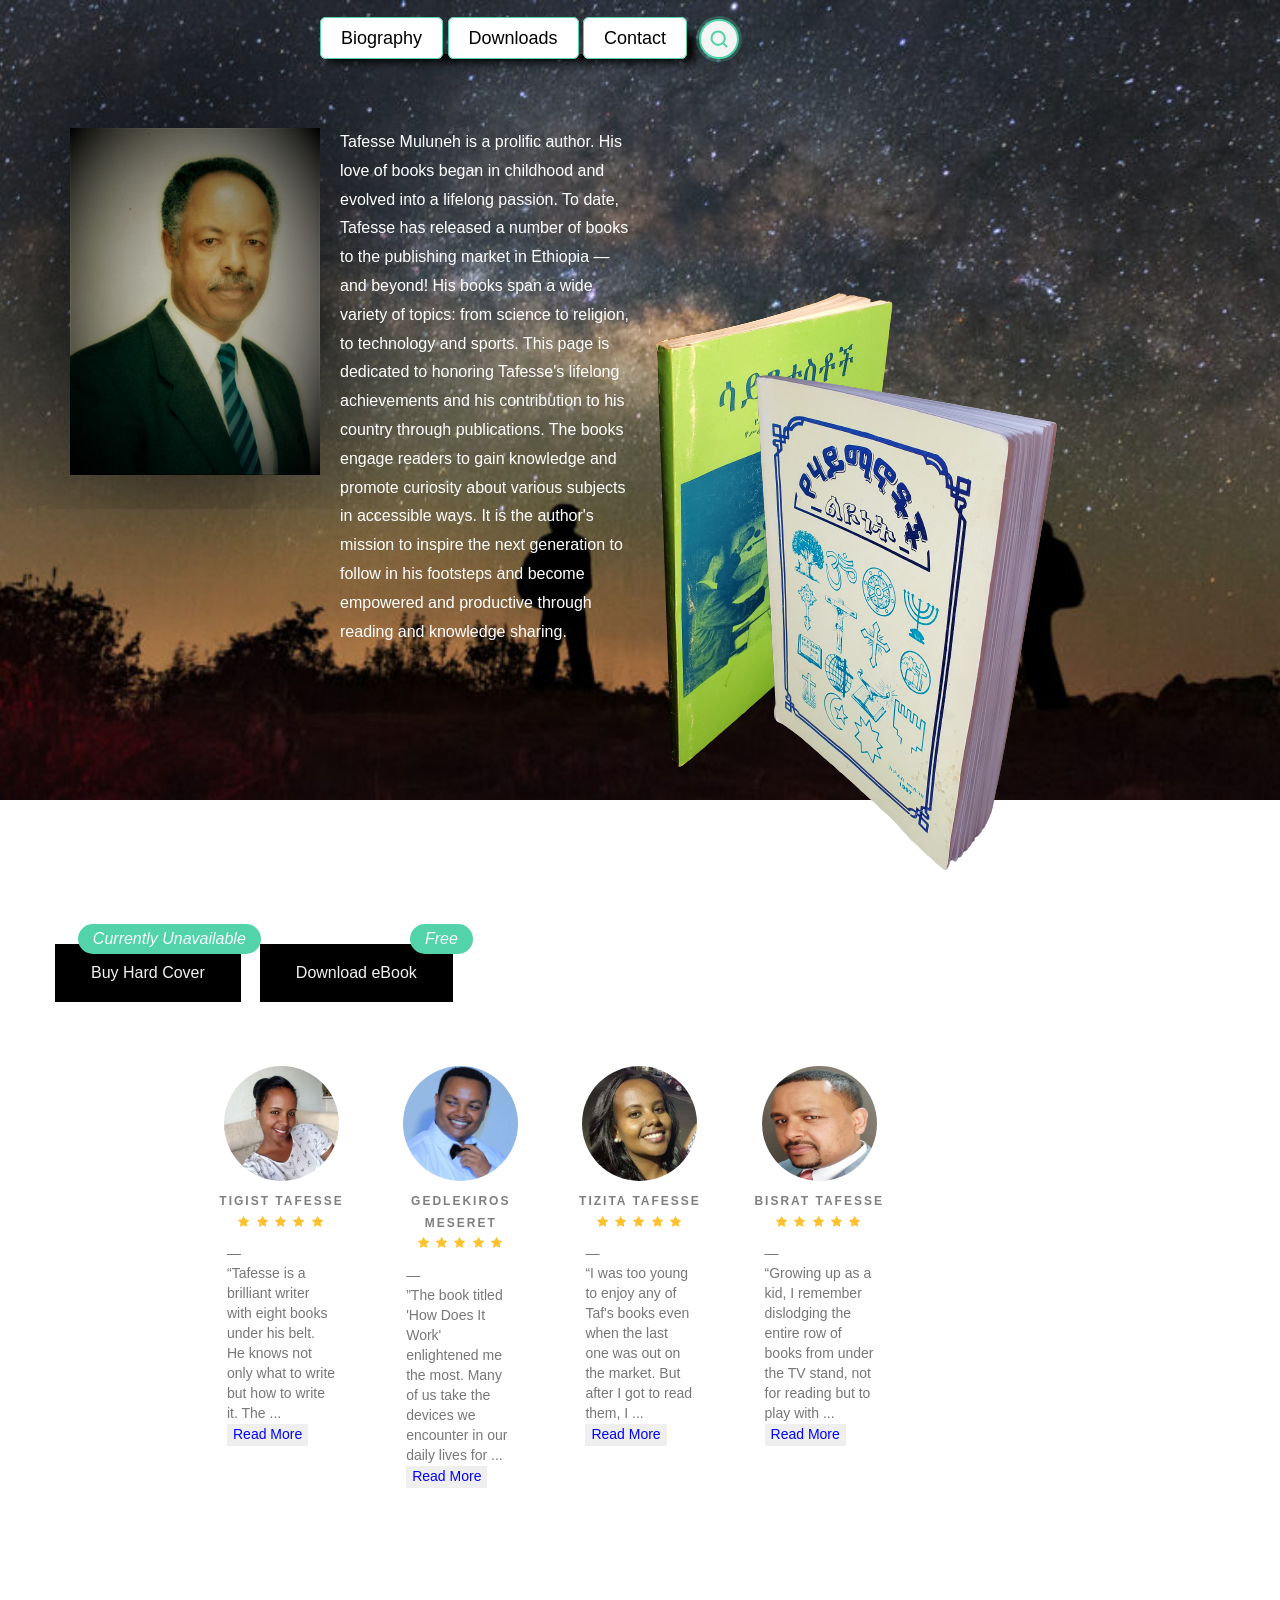
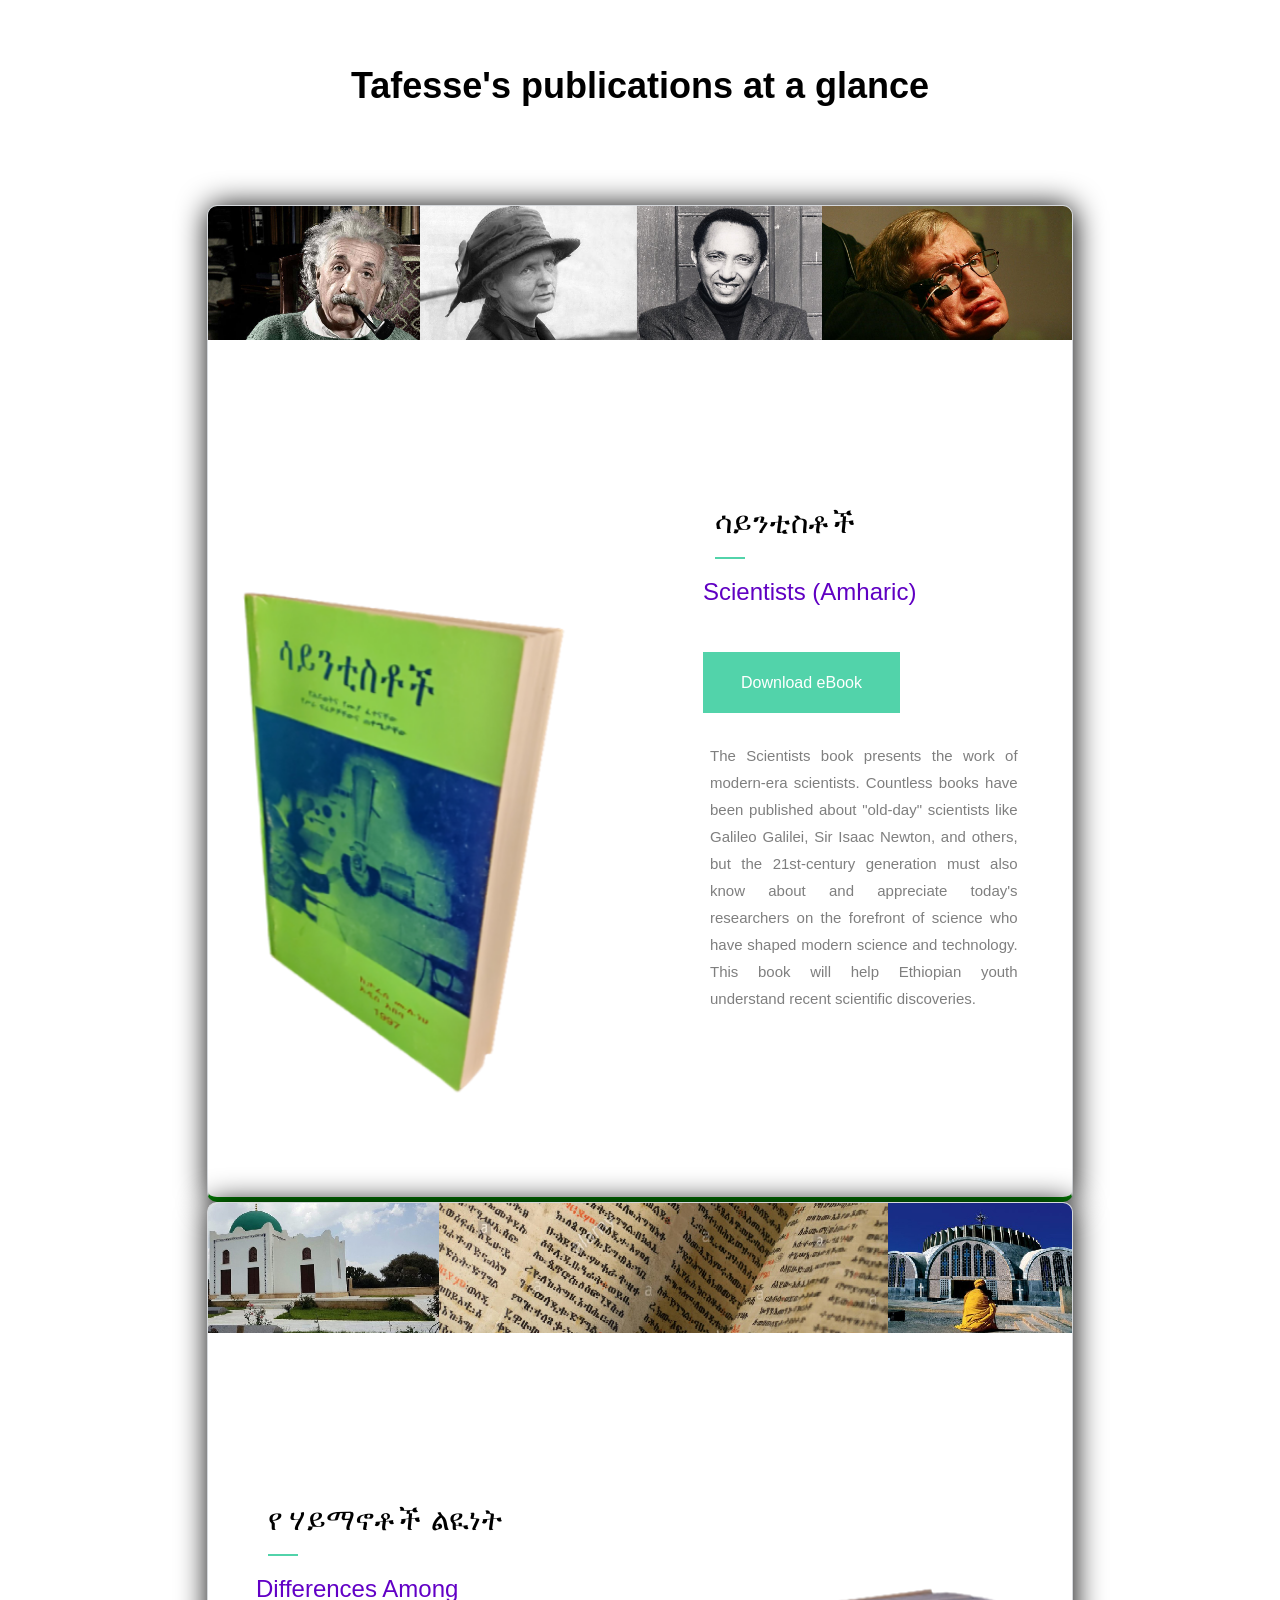
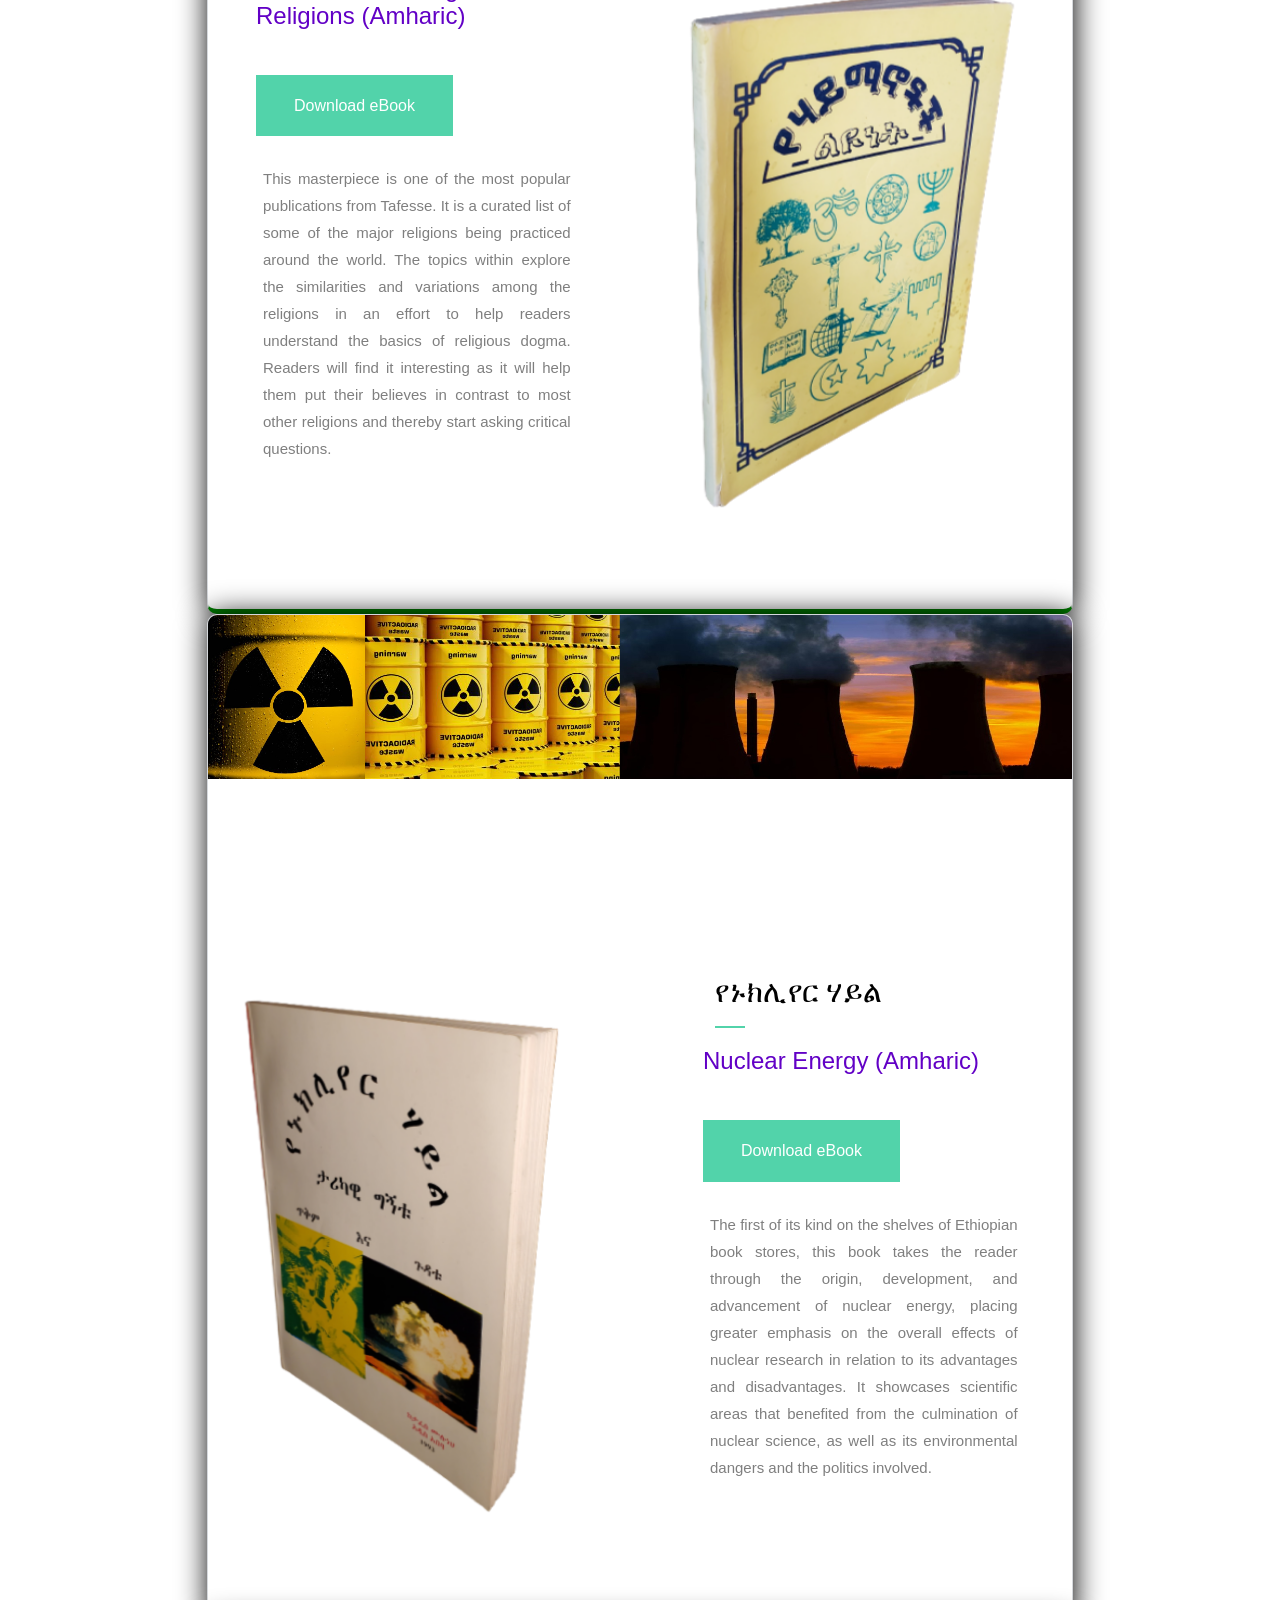
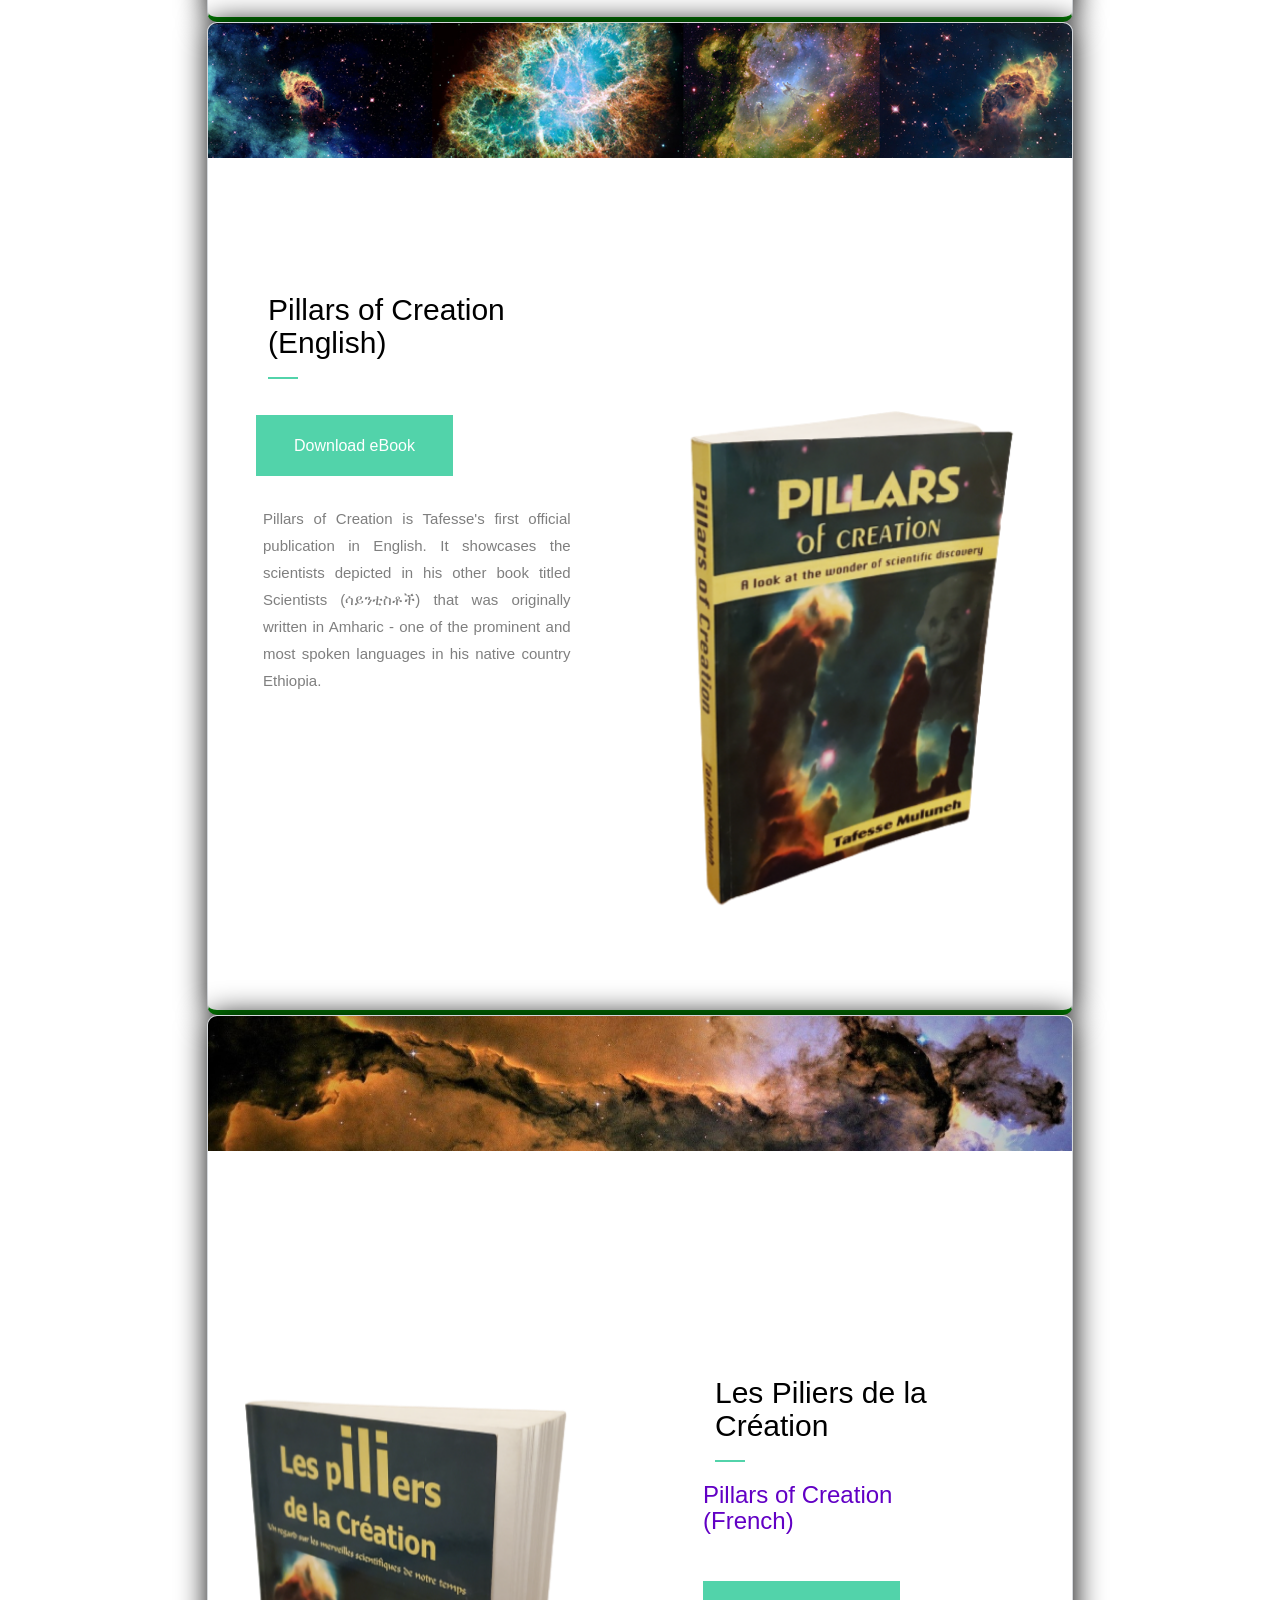
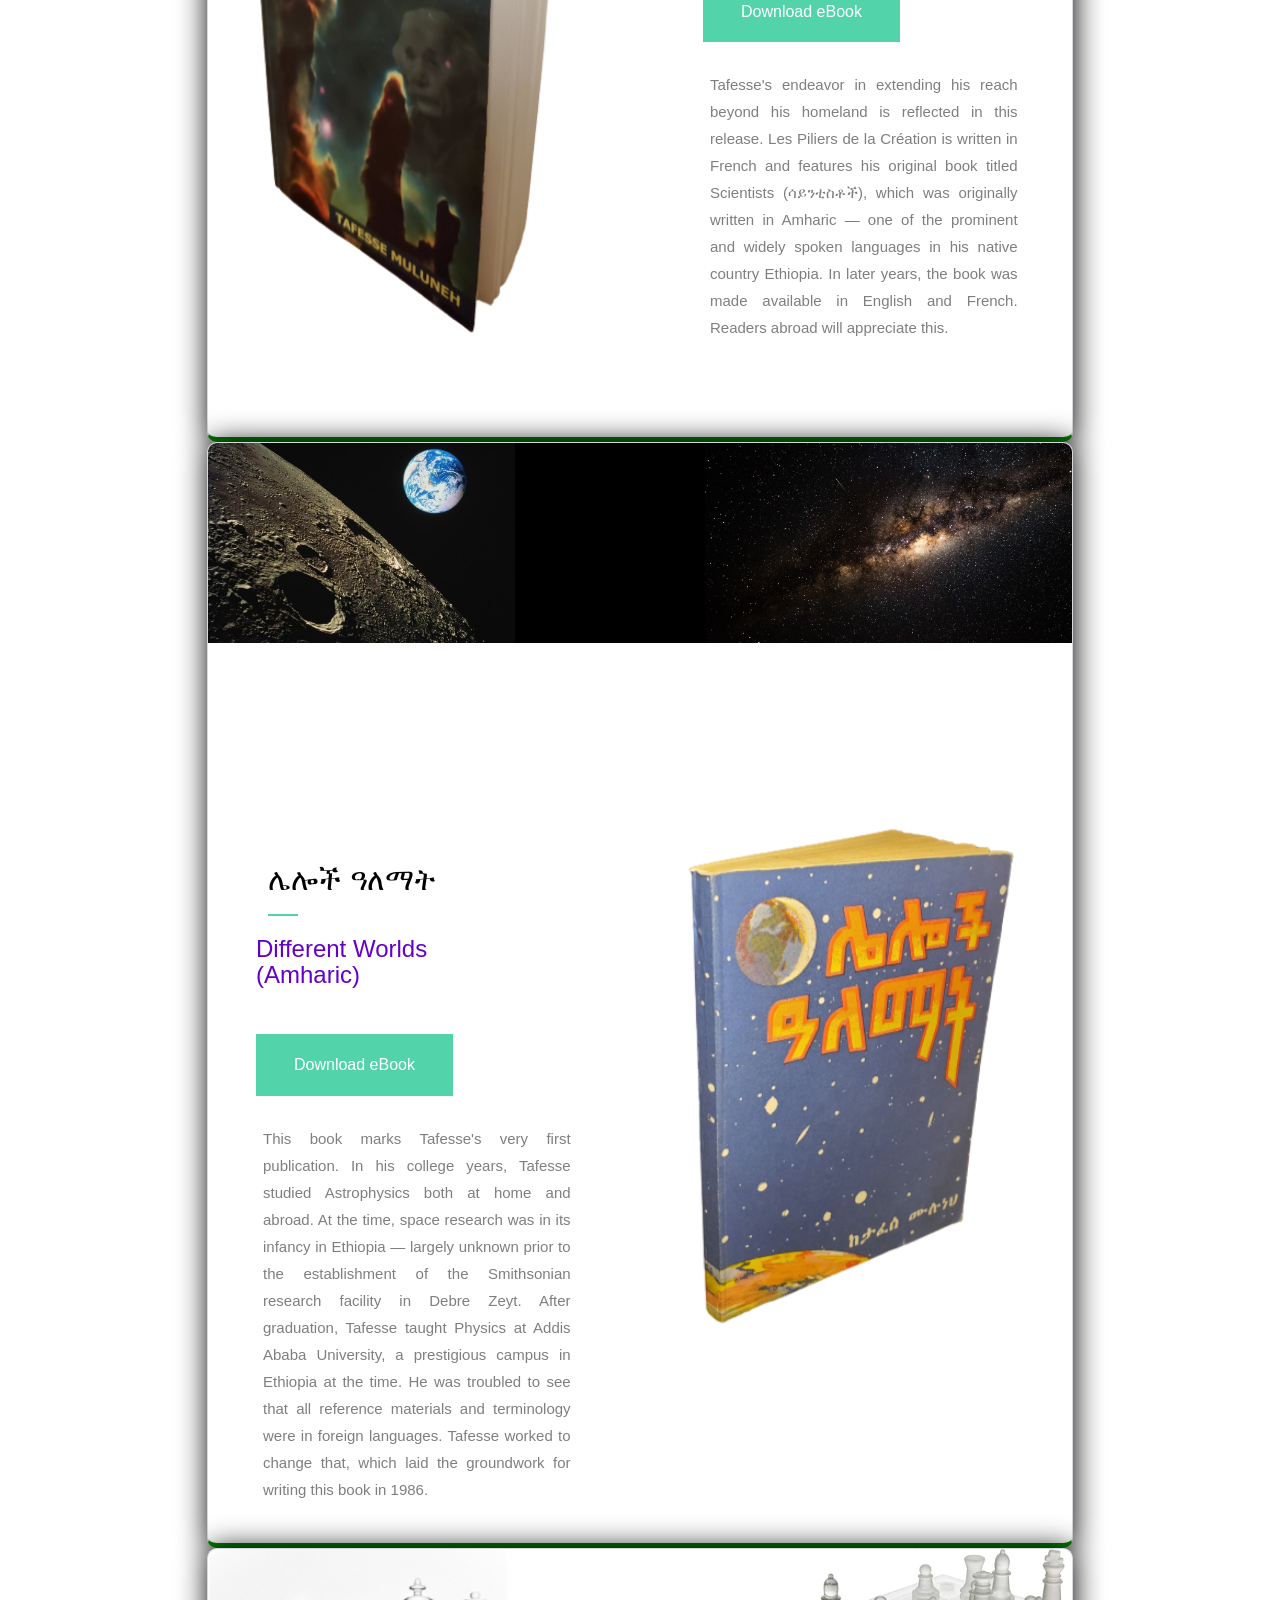
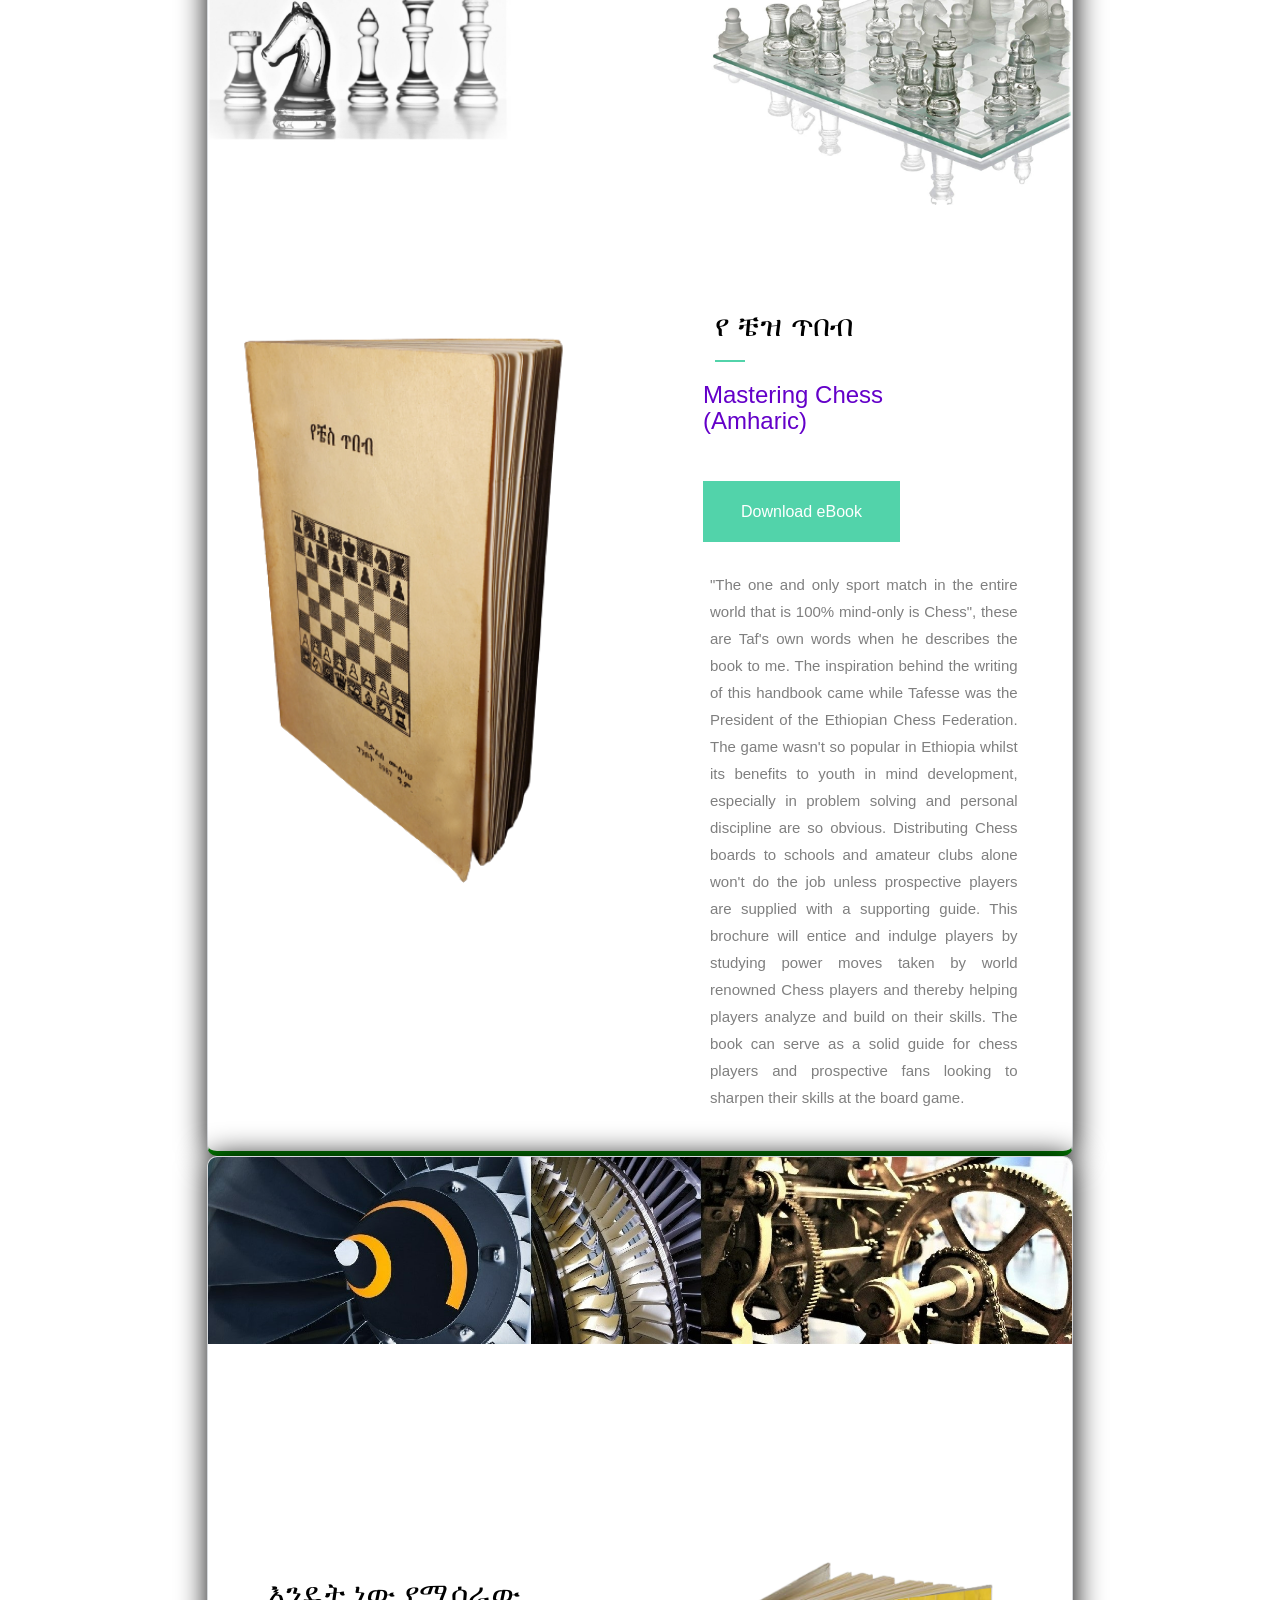
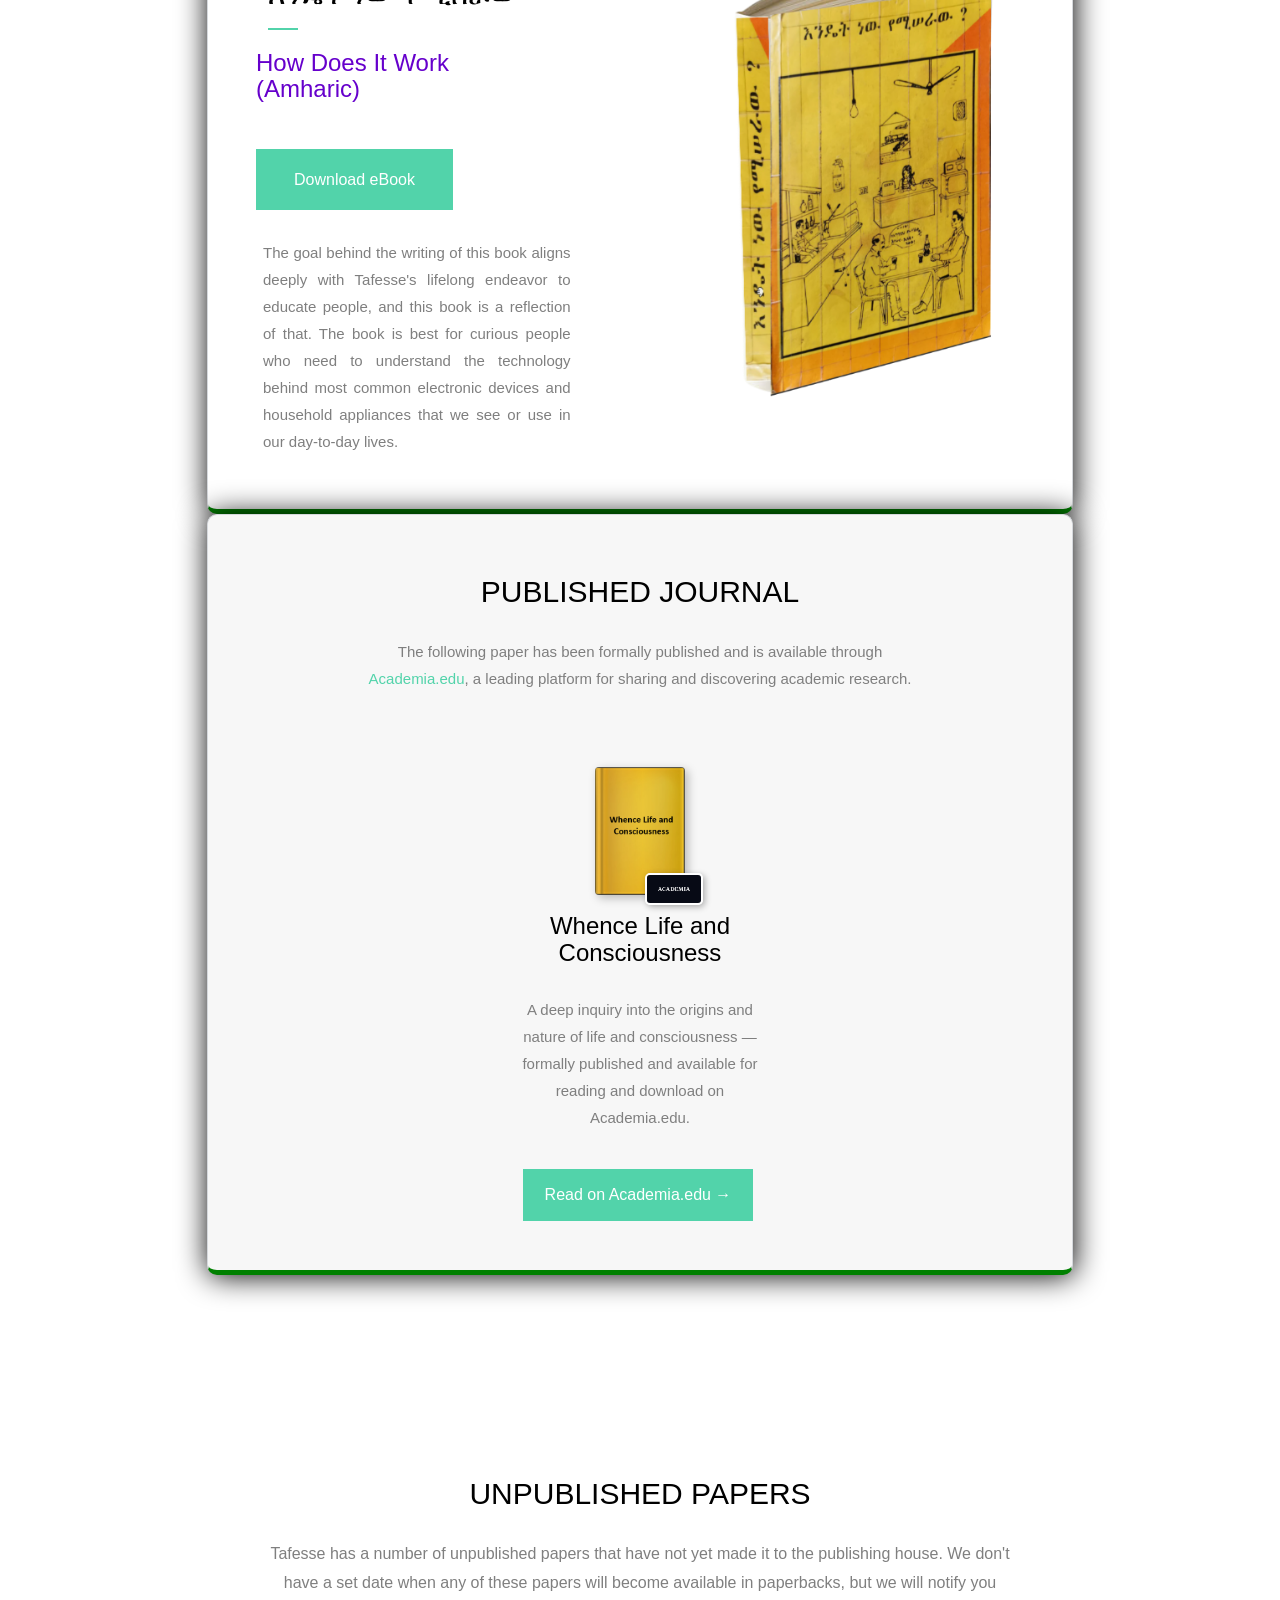
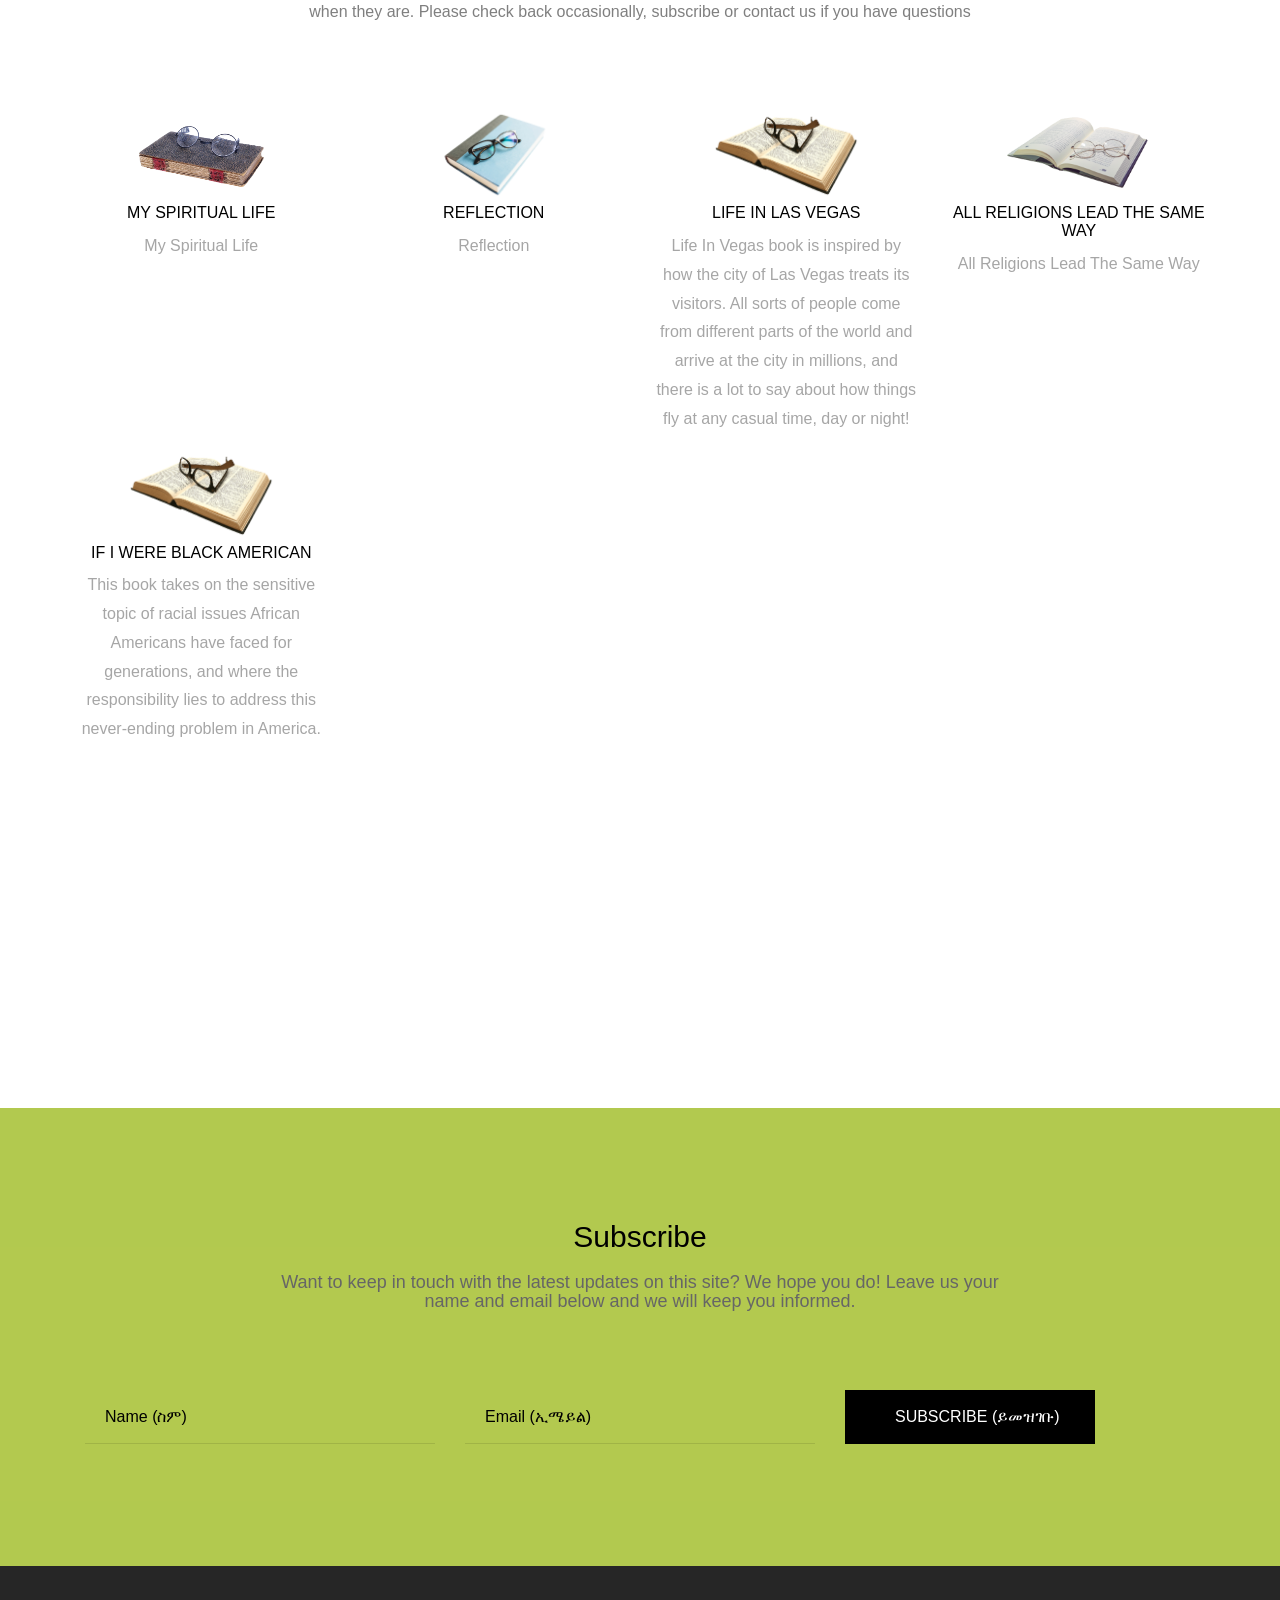
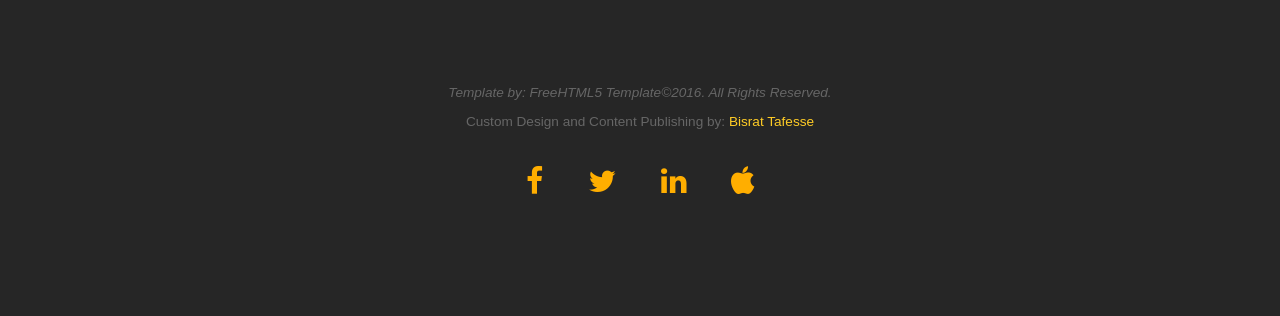
==== commit 18857841: "Search button: visually separate from nav bar using JS positioning Moved button out of .divMenu (was" ====
--- a/show/index.html
+++ b/show/index.html
@@ -65,8 +65,8 @@
       style="color: black;">Biography</a> <a href="downloads.html"
       class="btn-biography btn-primary btn-lg btn-hardbound" style="color: black;">Downloads</a> <a href="contact.html"
       class="btn-biography btn-primary btn-lg btn-hardbound" style="color: black;">Contact</a>
-    <button id="search-btn" title="Search books" aria-label="Search books"><svg xmlns="http://www.w3.org/2000/svg" viewBox="0 0 24 24"><circle cx="11" cy="11" r="8"/><line x1="21" y1="21" x2="16.65" y2="16.65"/></svg></button>
   </div>
+  <button id="search-btn" title="Search books" aria-label="Search books"><svg xmlns="http://www.w3.org/2000/svg" viewBox="0 0 24 24"><circle cx="11" cy="11" r="8"/><line x1="21" y1="21" x2="16.65" y2="16.65"/></svg></button>
 
   <div id="top"></div>
   <a href="#top"><img id="goToTop" src="images/Scroll_To_Top.png"
--- a/show/css/style.css
+++ b/show/css/style.css
@@ -953,8 +953,9 @@
    SEARCH — floating button + modal
    ============================================================ */
 
-/* Search button — inline inside .divMenu on desktop, fixed below nav on mobile */
+/* Search button — JS positions it after the nav on desktop, CSS handles mobile */
 #search-btn {
+  position: fixed;
   z-index: 200;
   width: 40px;
   height: 40px;
@@ -963,13 +964,11 @@
   background: rgba(255, 255, 255, 0.95);
   box-shadow: 0 0 0 3px rgba(82, 211, 170, 0.25);
   cursor: pointer;
-  display: inline-flex;
+  display: flex;
   align-items: center;
   justify-content: center;
   transition: background 0.2s, transform 0.15s, box-shadow 0.2s;
   padding: 0;
-  margin-left: 10px;
-  vertical-align: middle;
 }
 #search-btn:hover {
   background: #fff;
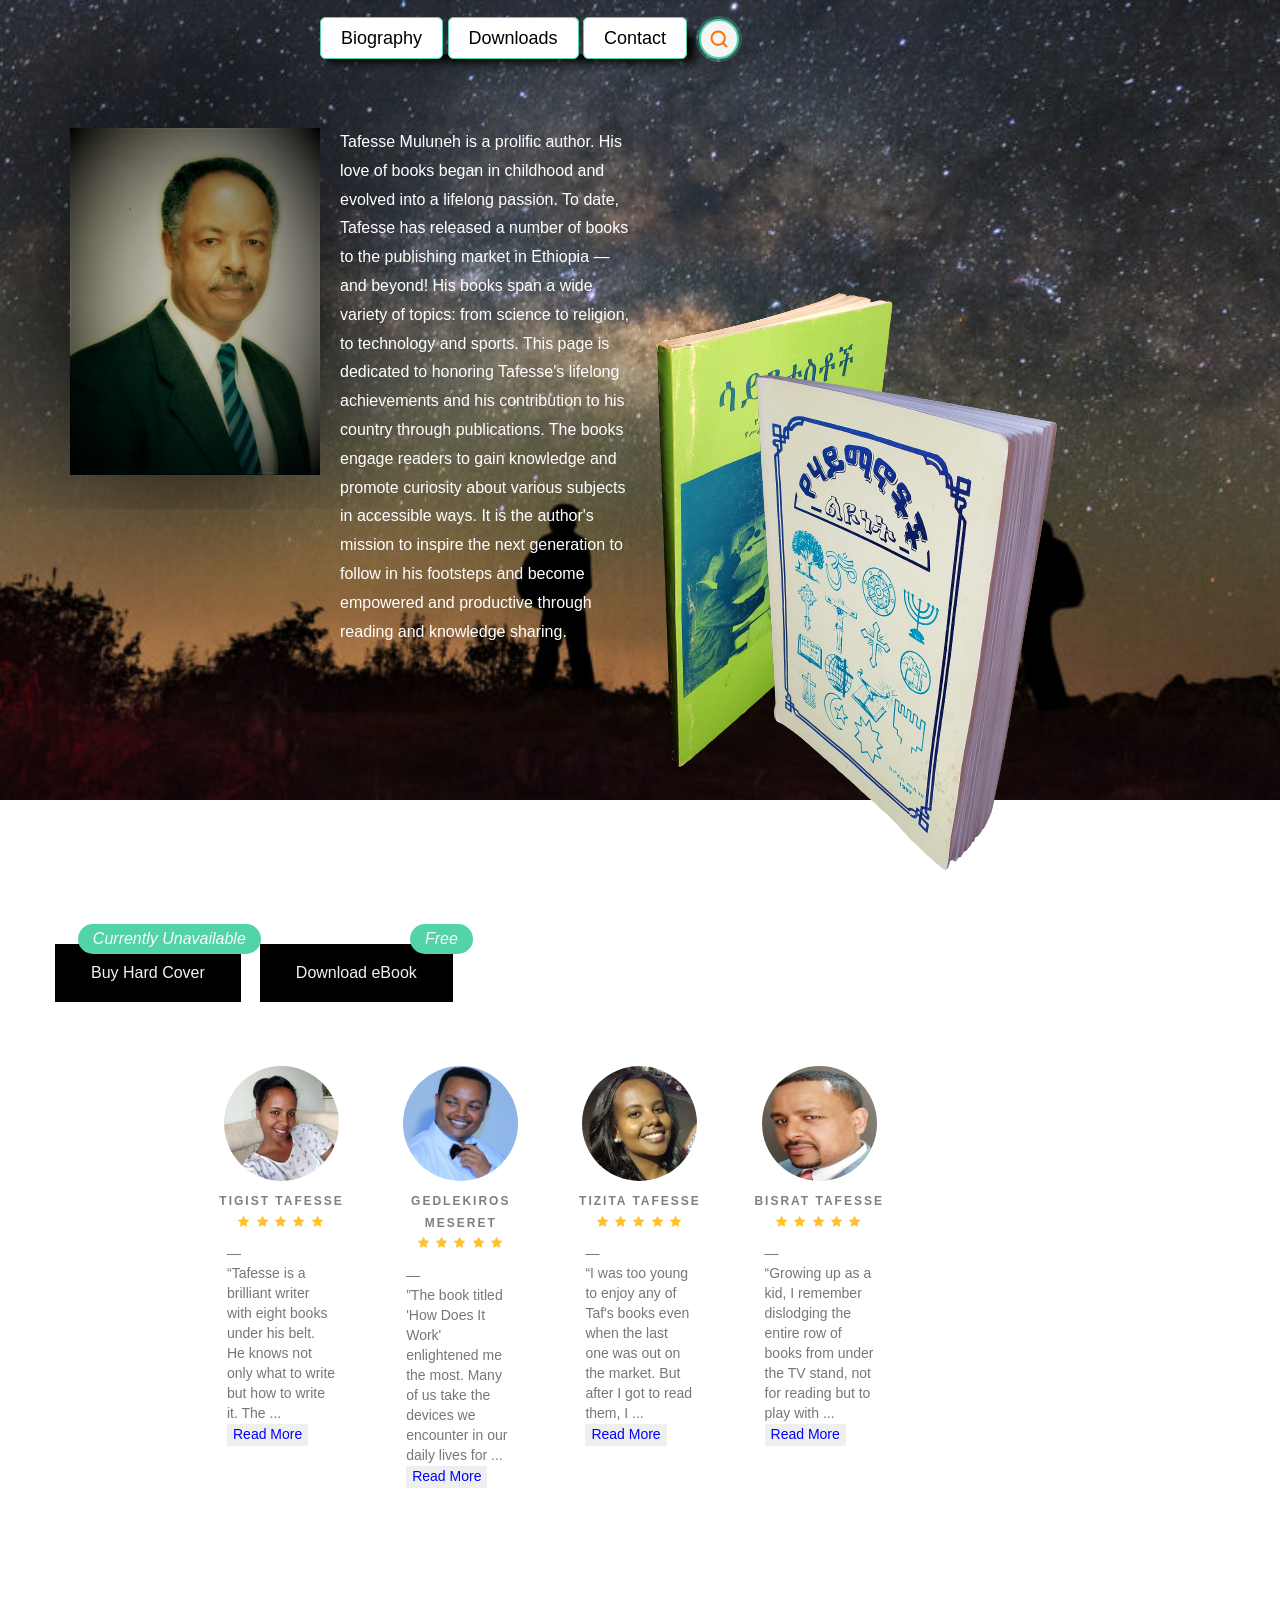
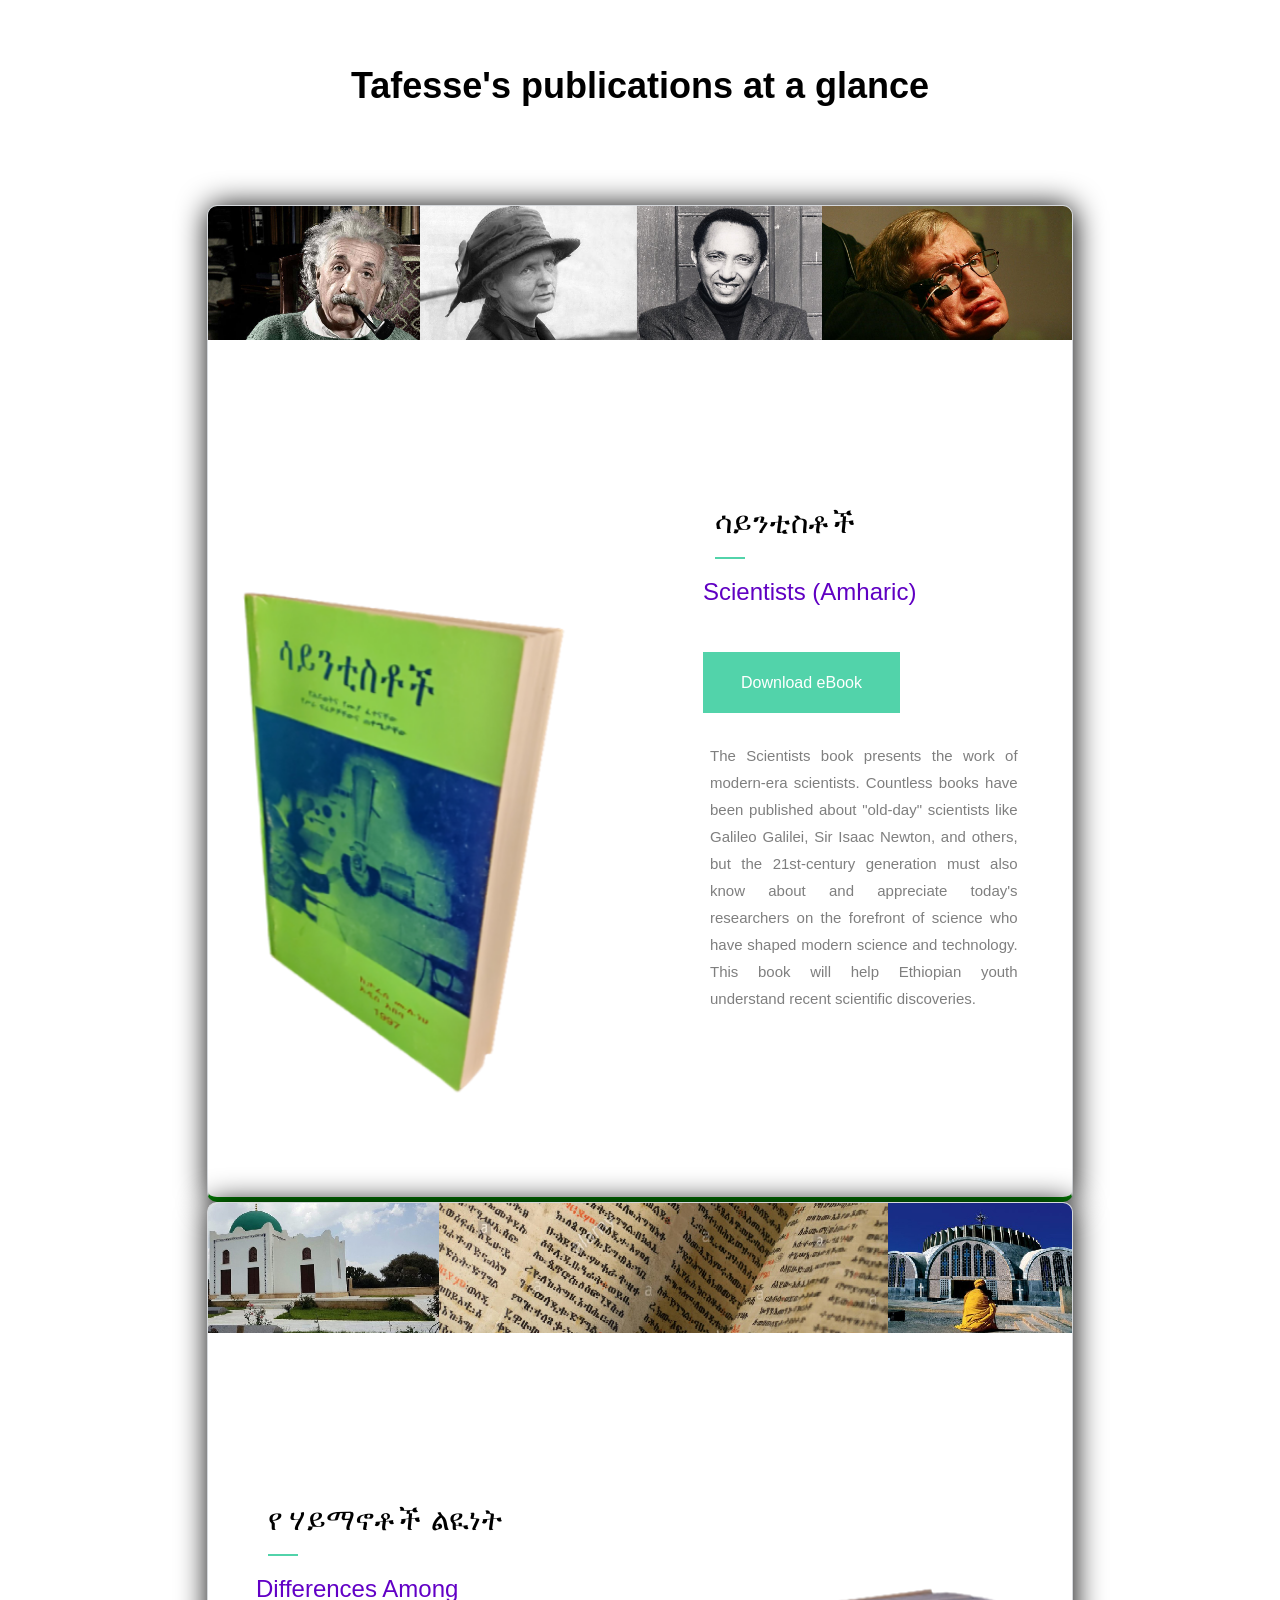
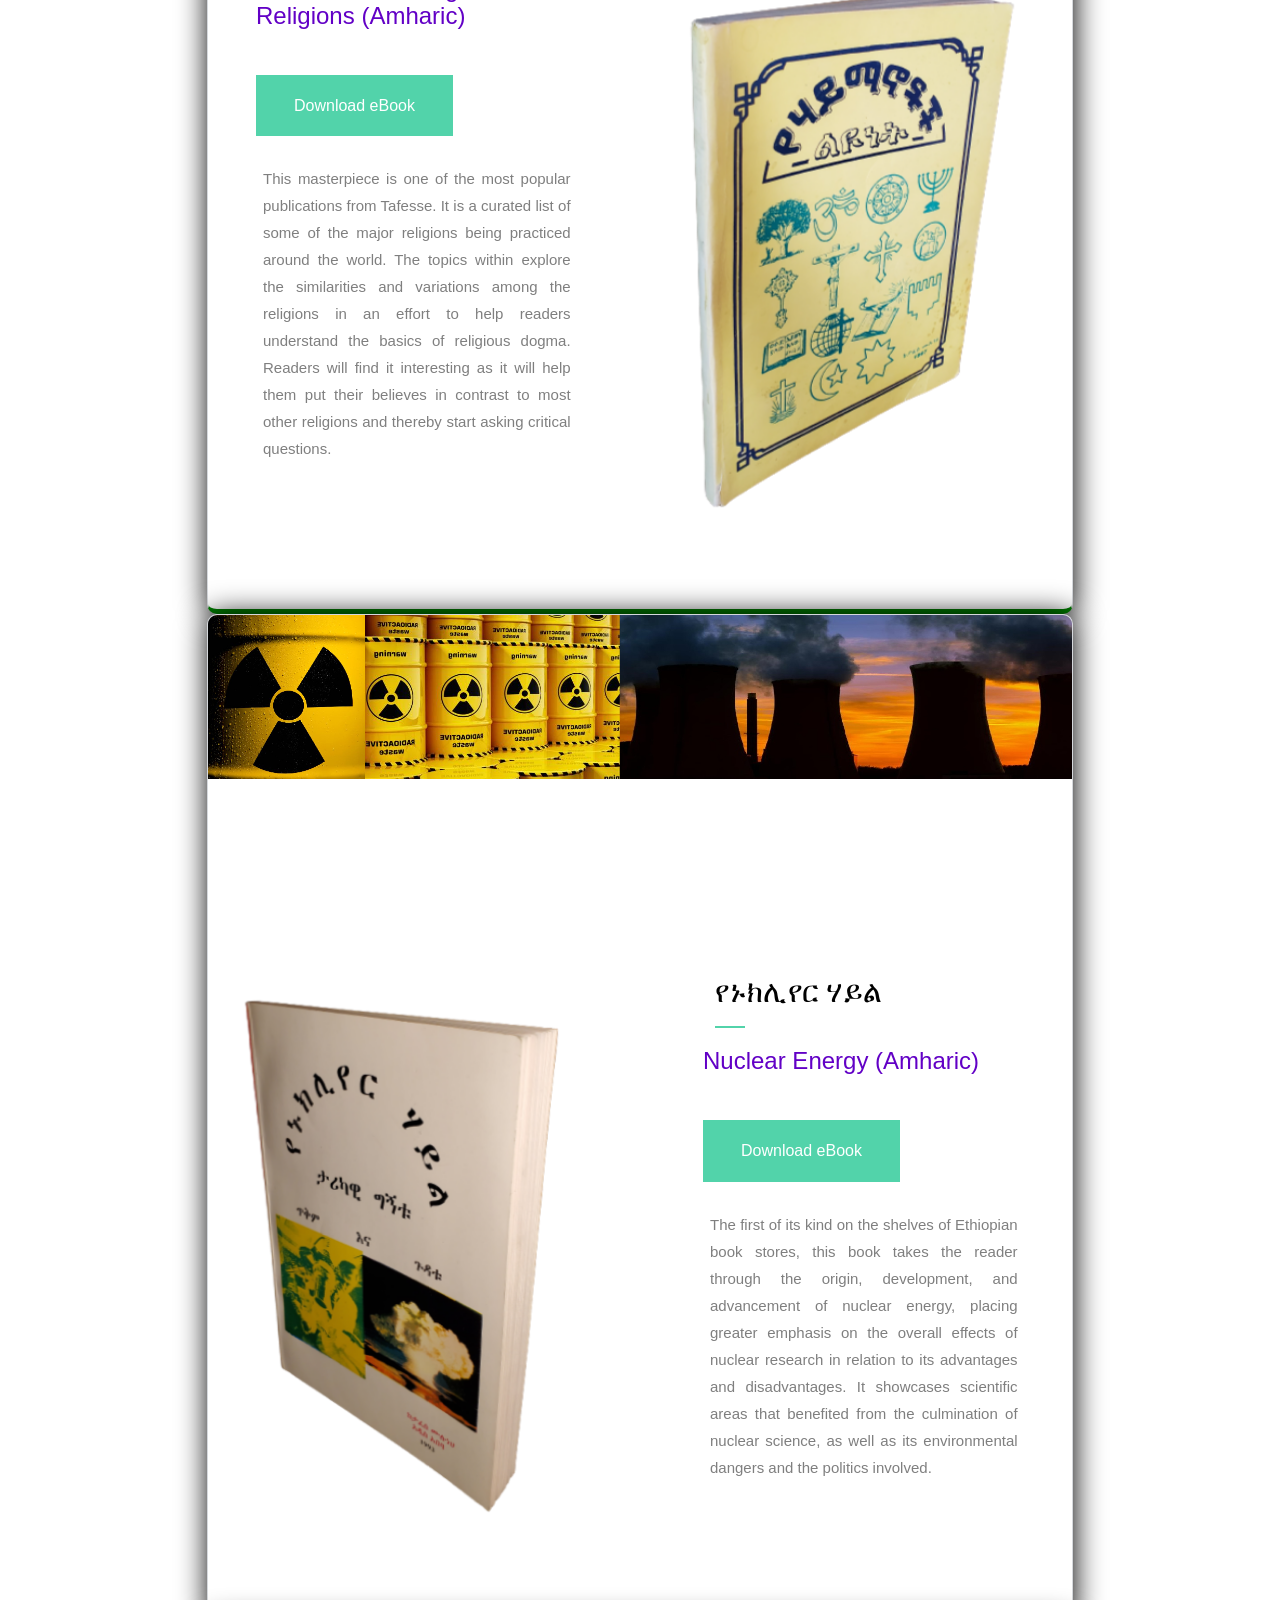
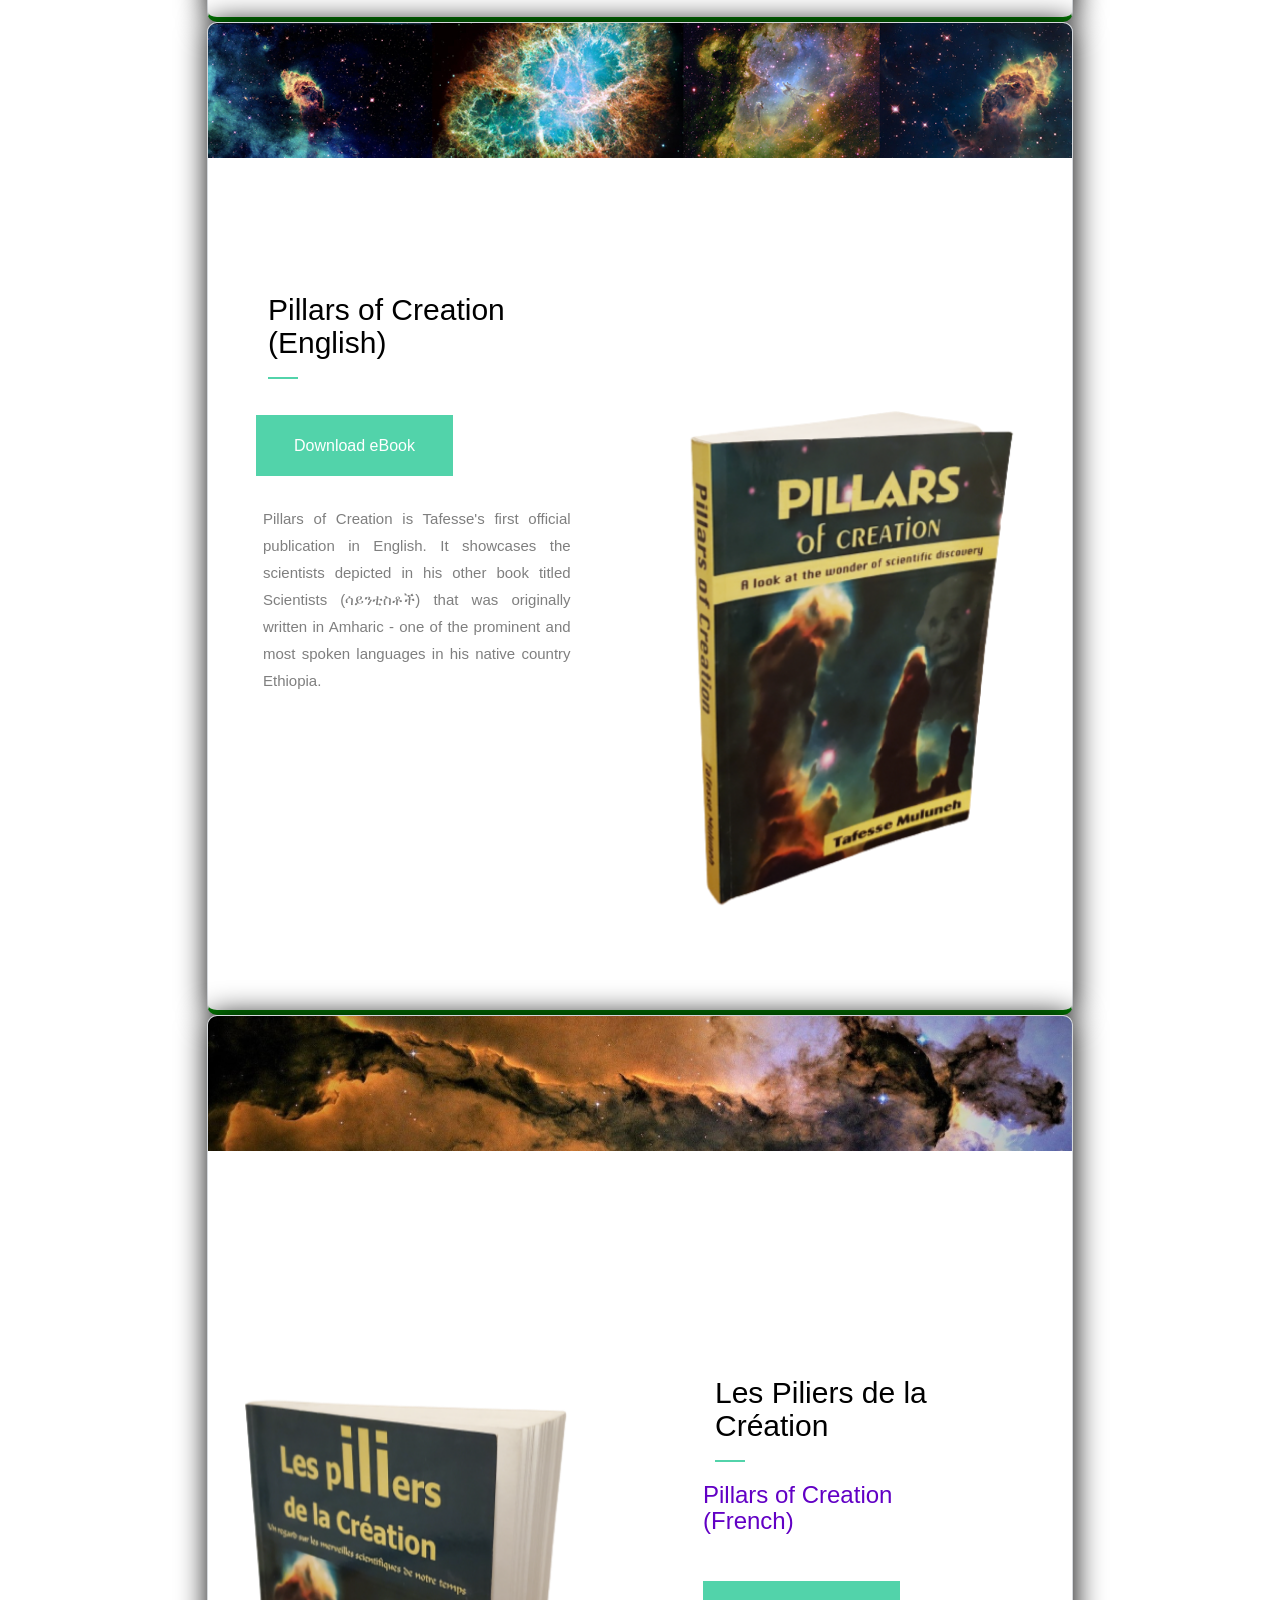
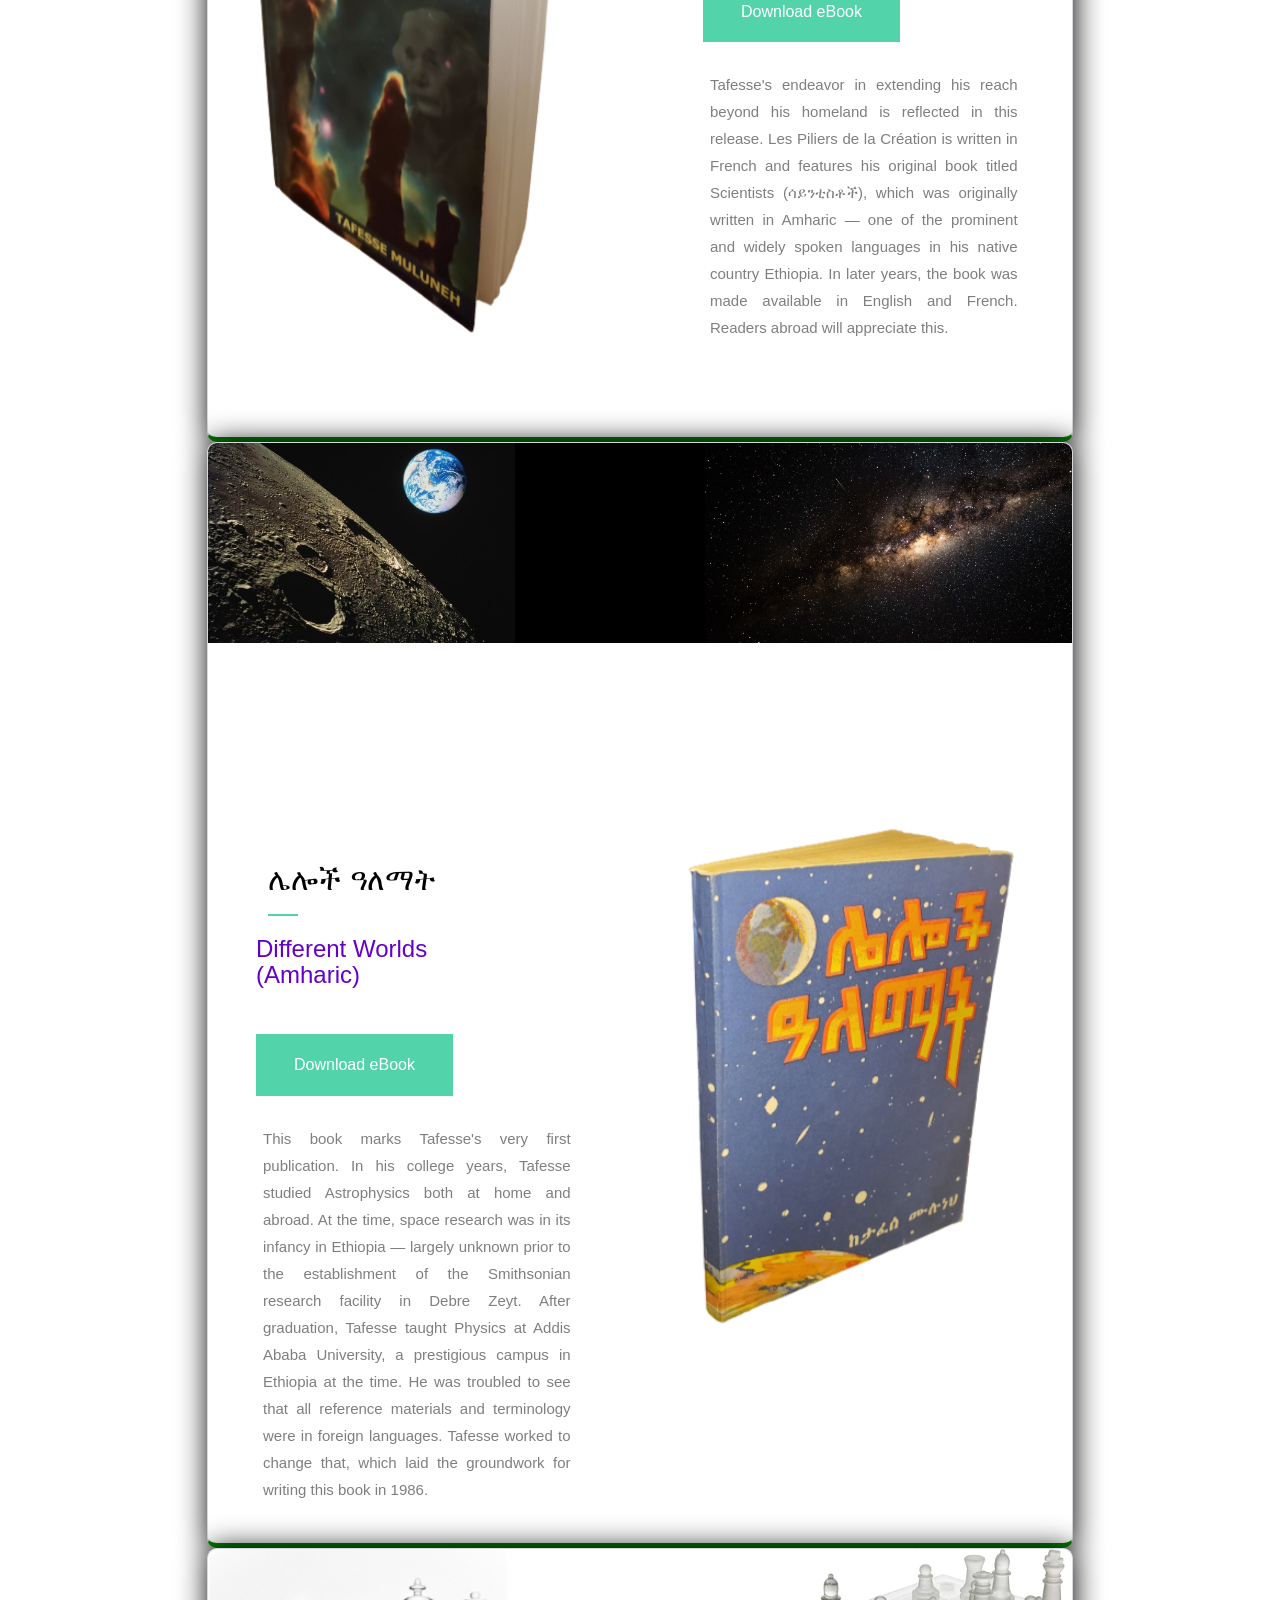
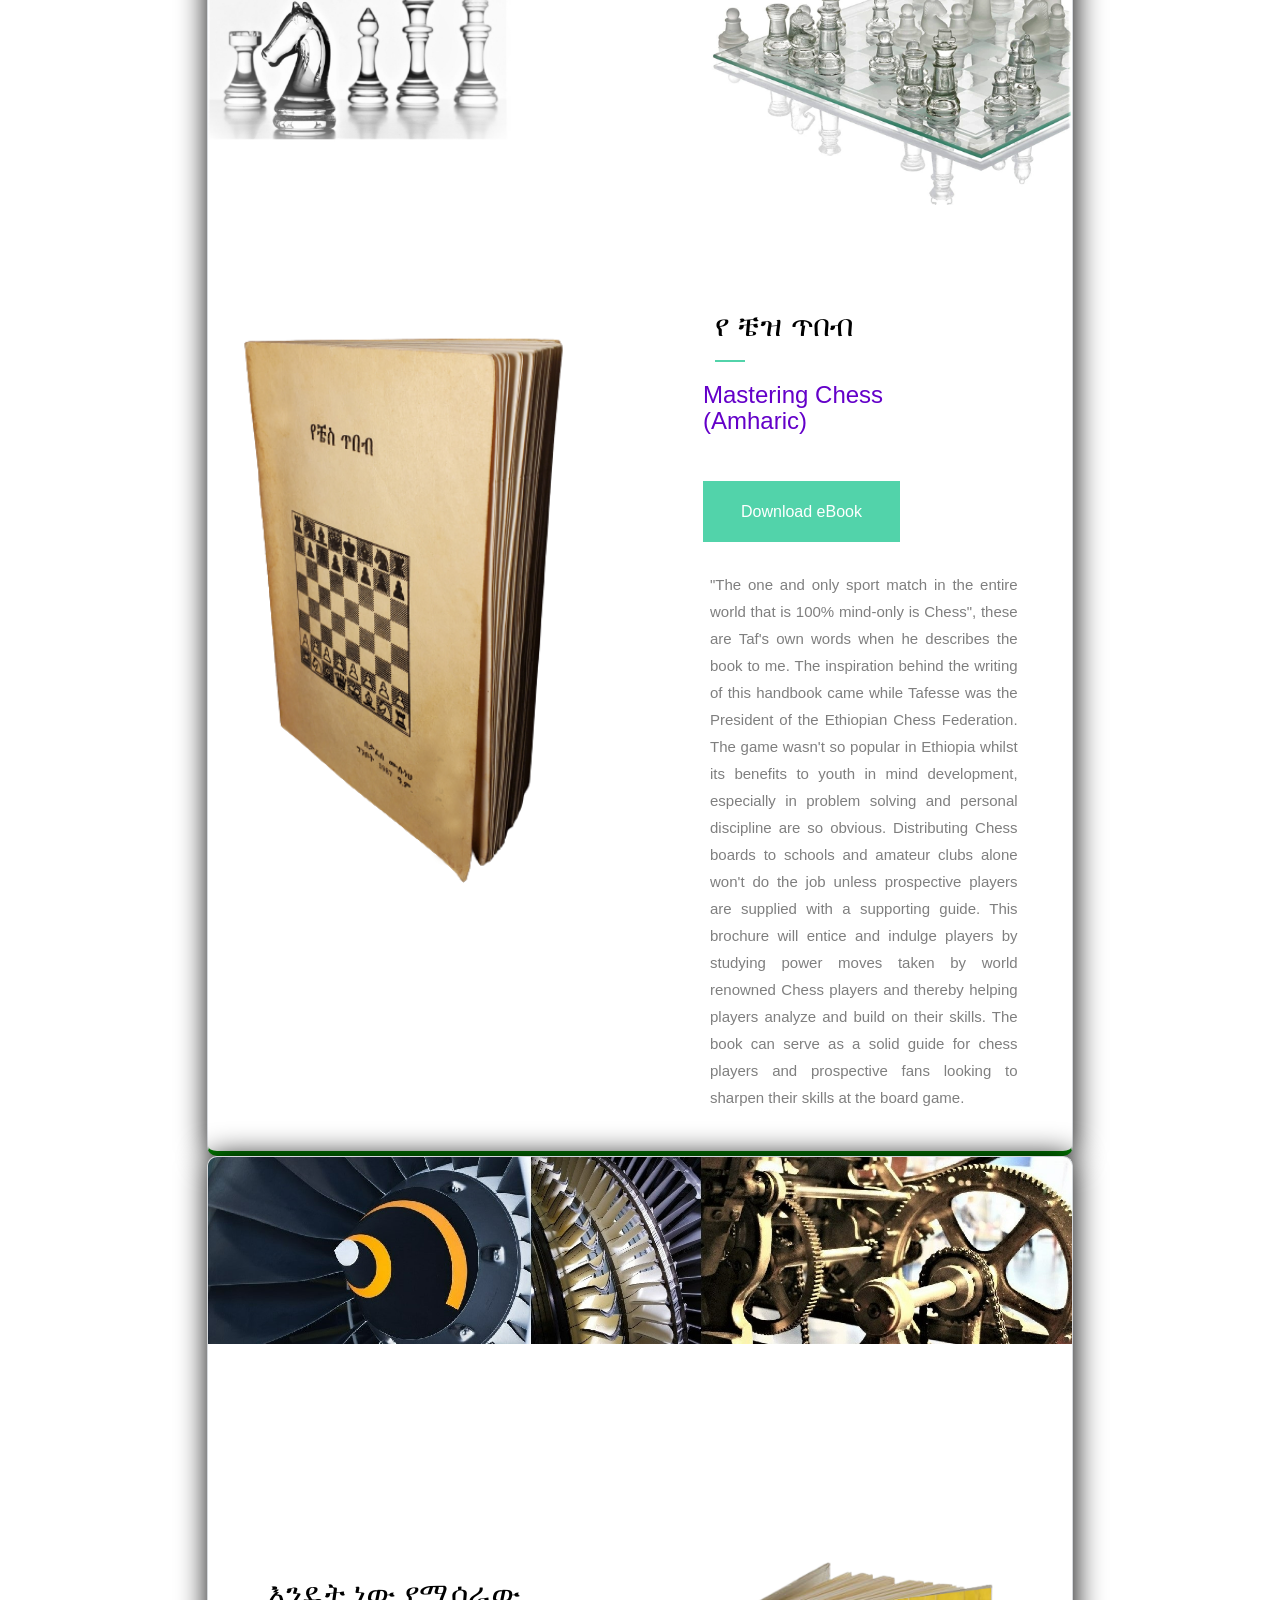
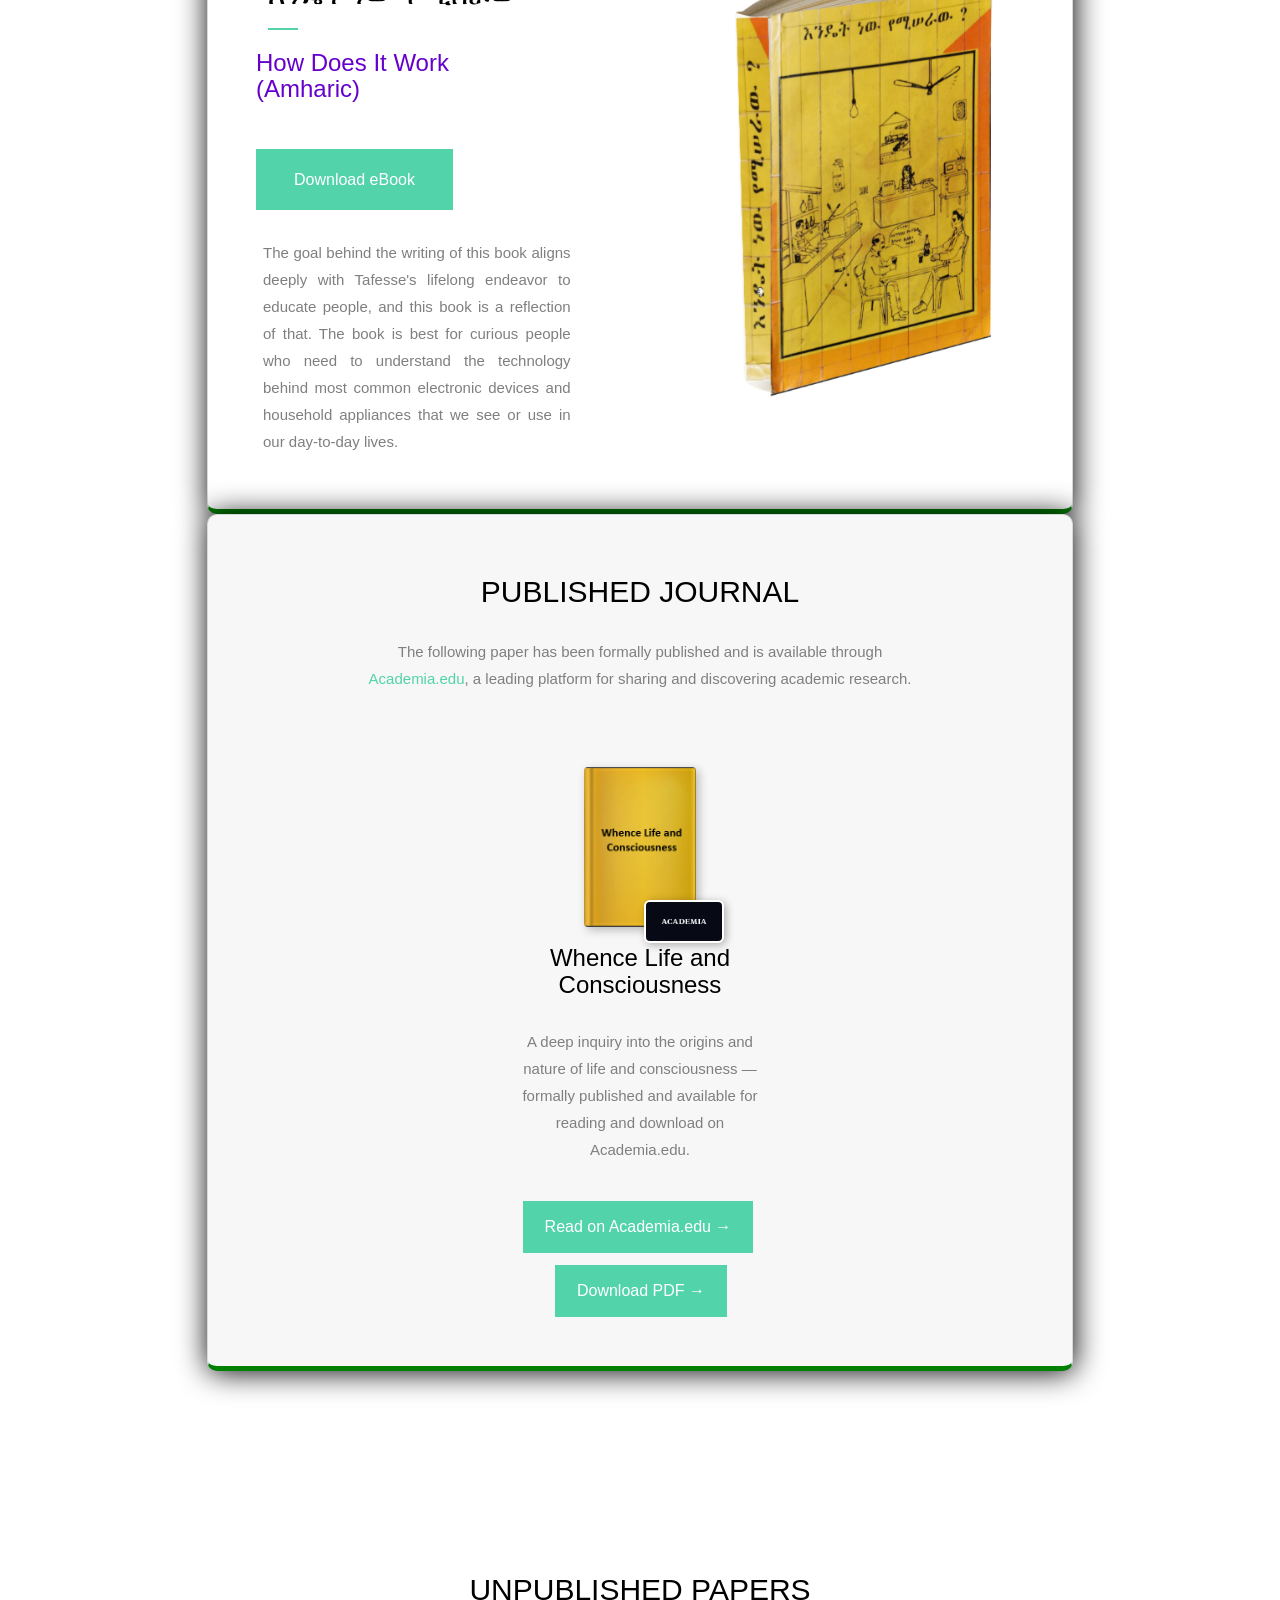
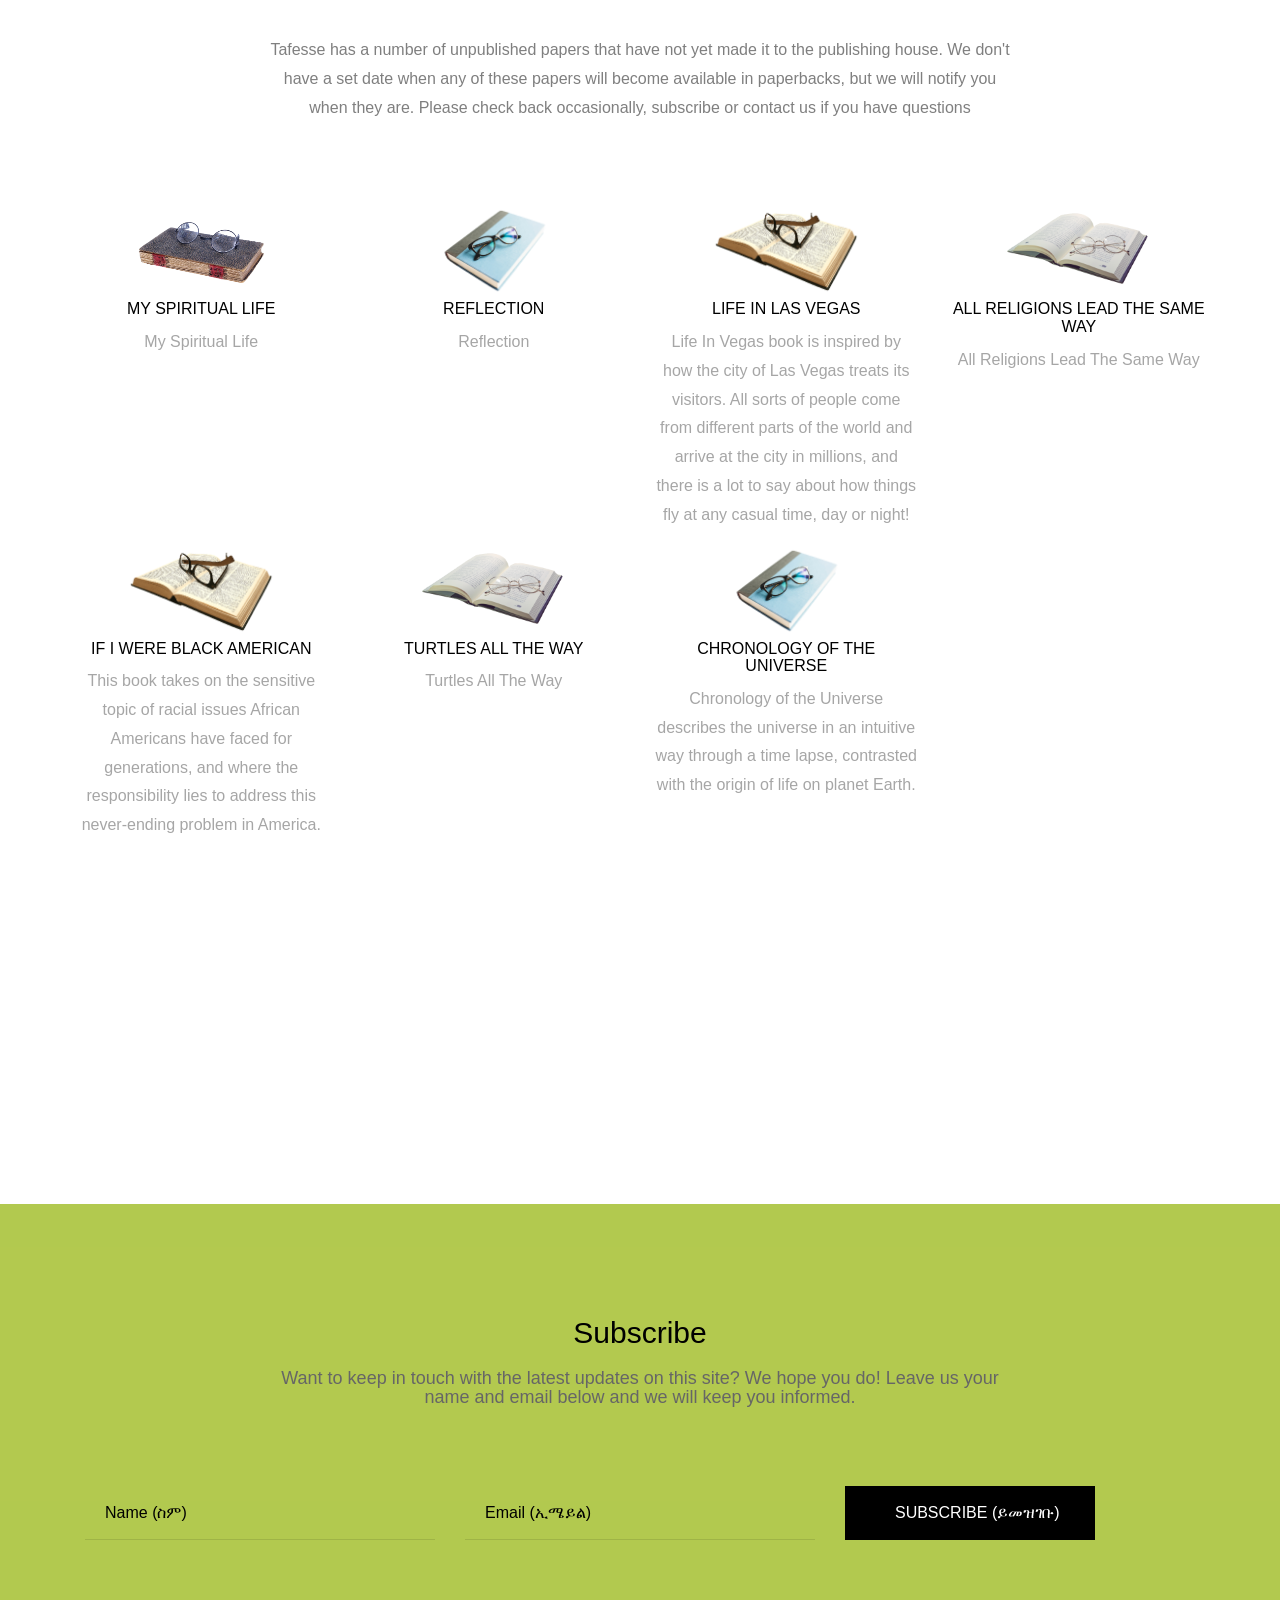
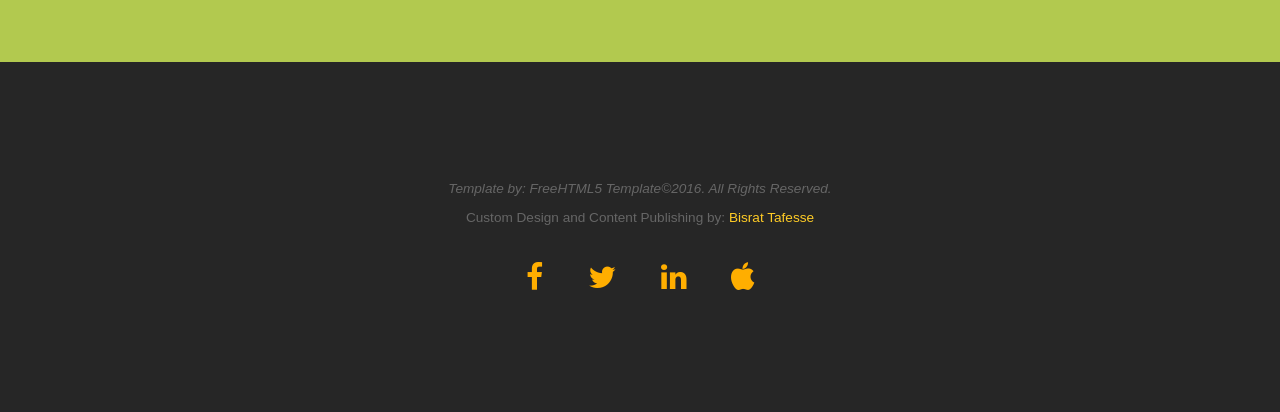
==== commit 1e4d4179: "Search modal: 6 UX improvements 1. Title renamed to 'Quick Search' 2. Clear X button inside search i" ====
--- a/show/index.html
+++ b/show/index.html
@@ -615,6 +615,9 @@
               <a href="https://www.academia.edu/116438689/Whence_life_and_Consciousness?sm=b"
                 target="_blank" class="btn btn-primary btn-sm btn-hardbound"
                 style="margin-top: 8px;">Read on Academia.edu &rarr;</a>
+              <a href="books/Whence Life and Consciousness.pdf"
+                target="_blank" class="btn btn-primary btn-sm btn-hardbound"
+                style="margin-top: 8px; margin-left: 6px;">Download PDF &rarr;</a>
             </div>
           </div>
         </div>
@@ -828,13 +831,16 @@
   <div id="search-modal" role="dialog" aria-modal="true" aria-label="Search books">
     <div class="search-card">
       <div class="search-header">
-        <span>Search Books</span>
+        <span>Quick Search</span>
         <button id="search-close" aria-label="Close">&times;</button>
       </div>
-      <input type="text" id="search-input" placeholder="e.g. chess, religion, nuclear, space ..." autocomplete="off">
+      <div class="search-input-wrapper">
+        <input type="text" id="search-input" placeholder="e.g. chess, religion, nuclear, space ..." autocomplete="off">
+        <button class="search-clear-btn" title="Clear">&times;</button>
+      </div>
       <div id="search-results"></div>
       <div class="adv-divider">
-        <button id="adv-toggle-btn">&#9889; Advanced Search (AI-powered)</button>
+        <button id="adv-toggle-btn">&#9889; Ask AI</button>
       </div>
       <div id="adv-search-section">
         <p class="adv-hint">Ask a question in natural language — Claude will search the book content and answer.</p>
--- a/show/css/style.css
+++ b/show/css/style.css
@@ -978,7 +978,7 @@
 #search-btn svg {
   width: 20px;
   height: 20px;
-  stroke: #52d3aa;
+  stroke: #ff7300;
   fill: none;
   stroke-width: 2.5;
   stroke-linecap: round;
@@ -1034,9 +1034,13 @@
 #search-close:hover {
   color: #333;
 }
+.search-input-wrapper {
+  position: relative;
+  margin-bottom: 14px;
+}
 #search-input {
   width: 100%;
-  padding: 10px 14px;
+  padding: 10px 36px 10px 14px;
   border: 1px solid #ddd;
   border-radius: 8px;
   font-size: 1em;
@@ -1047,8 +1051,23 @@
 #search-input:focus {
   border-color: #52d3aa;
 }
+.search-clear-btn {
+  position: absolute;
+  right: 10px;
+  top: 50%;
+  transform: translateY(-50%);
+  background: none;
+  border: none;
+  color: #aaa;
+  font-size: 1.3em;
+  cursor: pointer;
+  display: none;
+  padding: 0;
+  line-height: 1;
+}
+.search-clear-btn:hover { color: #555; }
 #search-results {
-  margin-top: 14px;
+  margin-top: 0;
 }
 .search-no-results {
   text-align: center;
@@ -1185,8 +1204,8 @@
   margin-bottom: 10px;
 }
 .journal-main-icon {
-  width: 90px;
-  height: 128px;
+  width: 112px;
+  height: 160px;
   object-fit: cover;
   border-radius: 4px;
   box-shadow: 3px 3px 10px rgba(0,0,0,0.25);
@@ -1194,11 +1213,11 @@
 }
 .academia-badge {
   position: absolute;
-  bottom: -10px;
-  right: -18px;
-  width: 58px;
-  border-radius: 5px;
-  box-shadow: 2px 2px 6px rgba(0,0,0,0.3);
+  bottom: -16px;
+  right: -28px;
+  width: 80px;
+  border-radius: 6px;
+  box-shadow: 2px 2px 8px rgba(0,0,0,0.3);
   border: 2px solid #fff;
 }
 
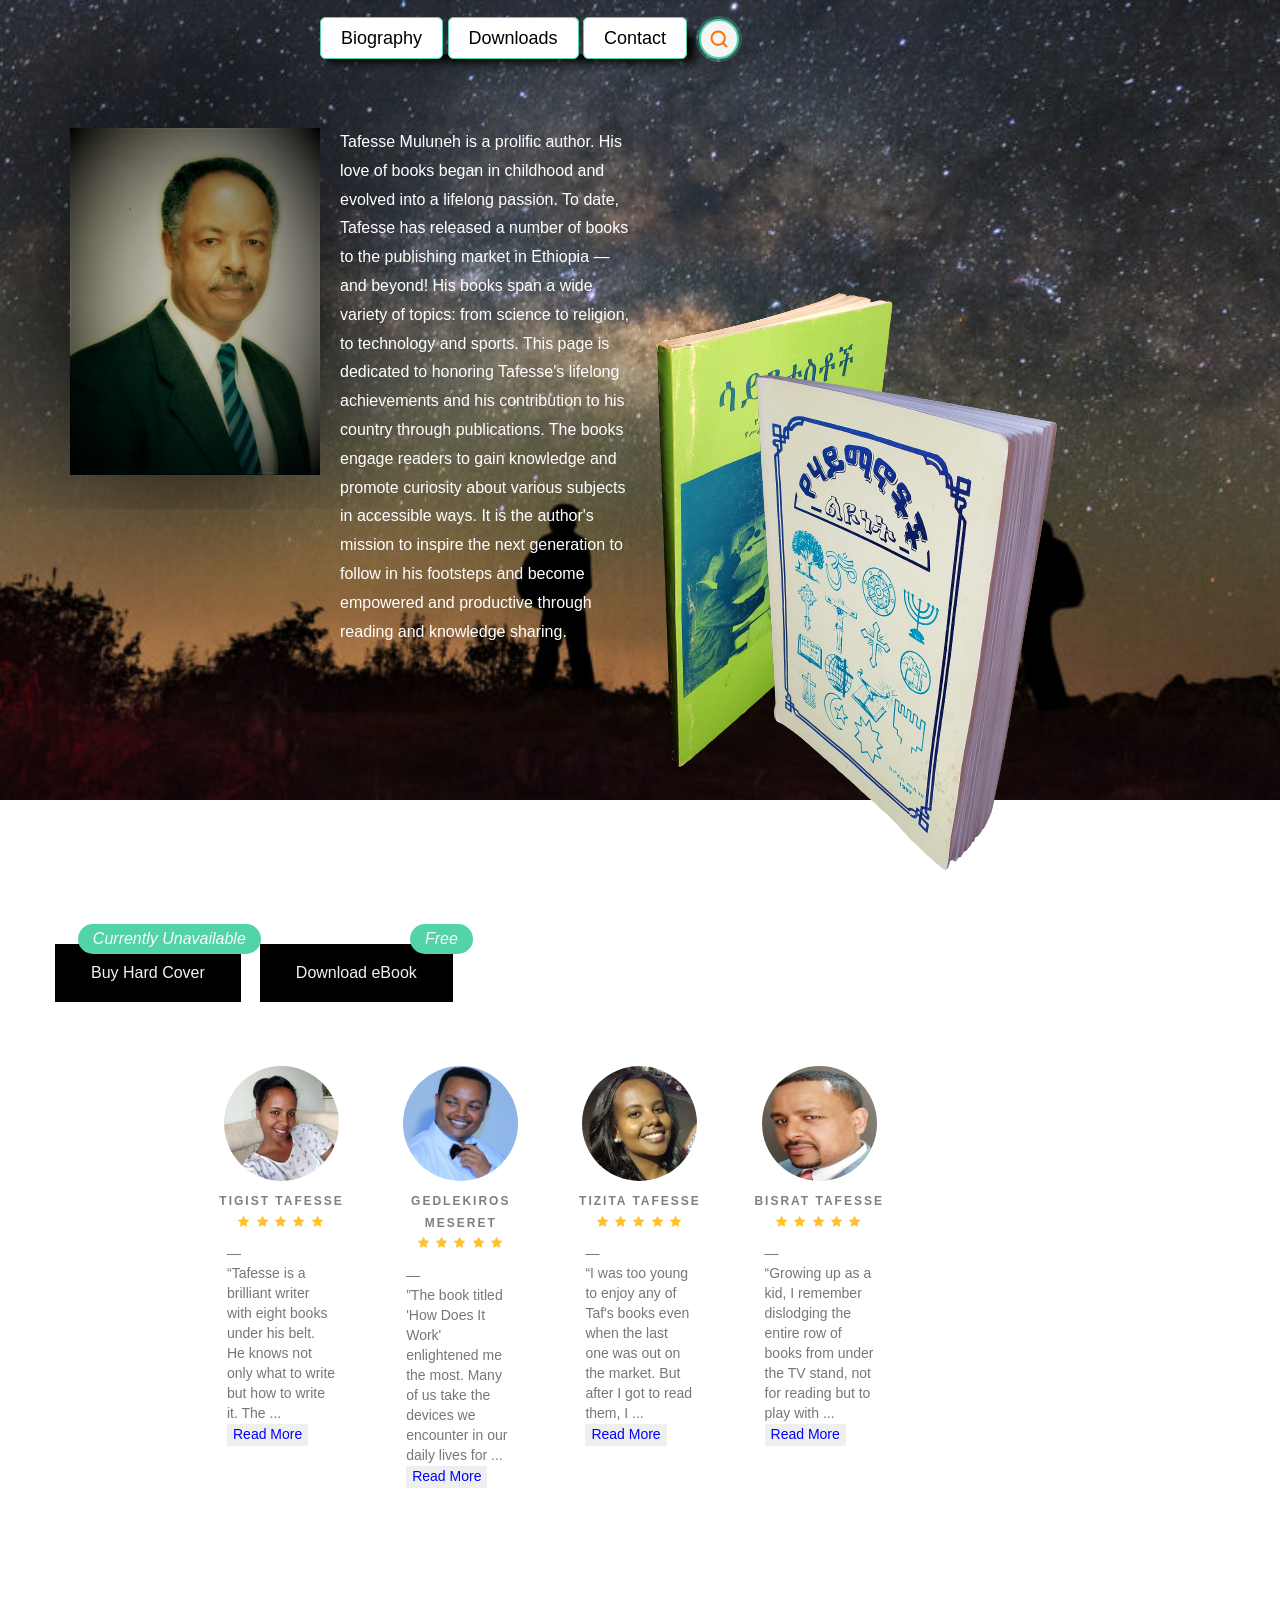
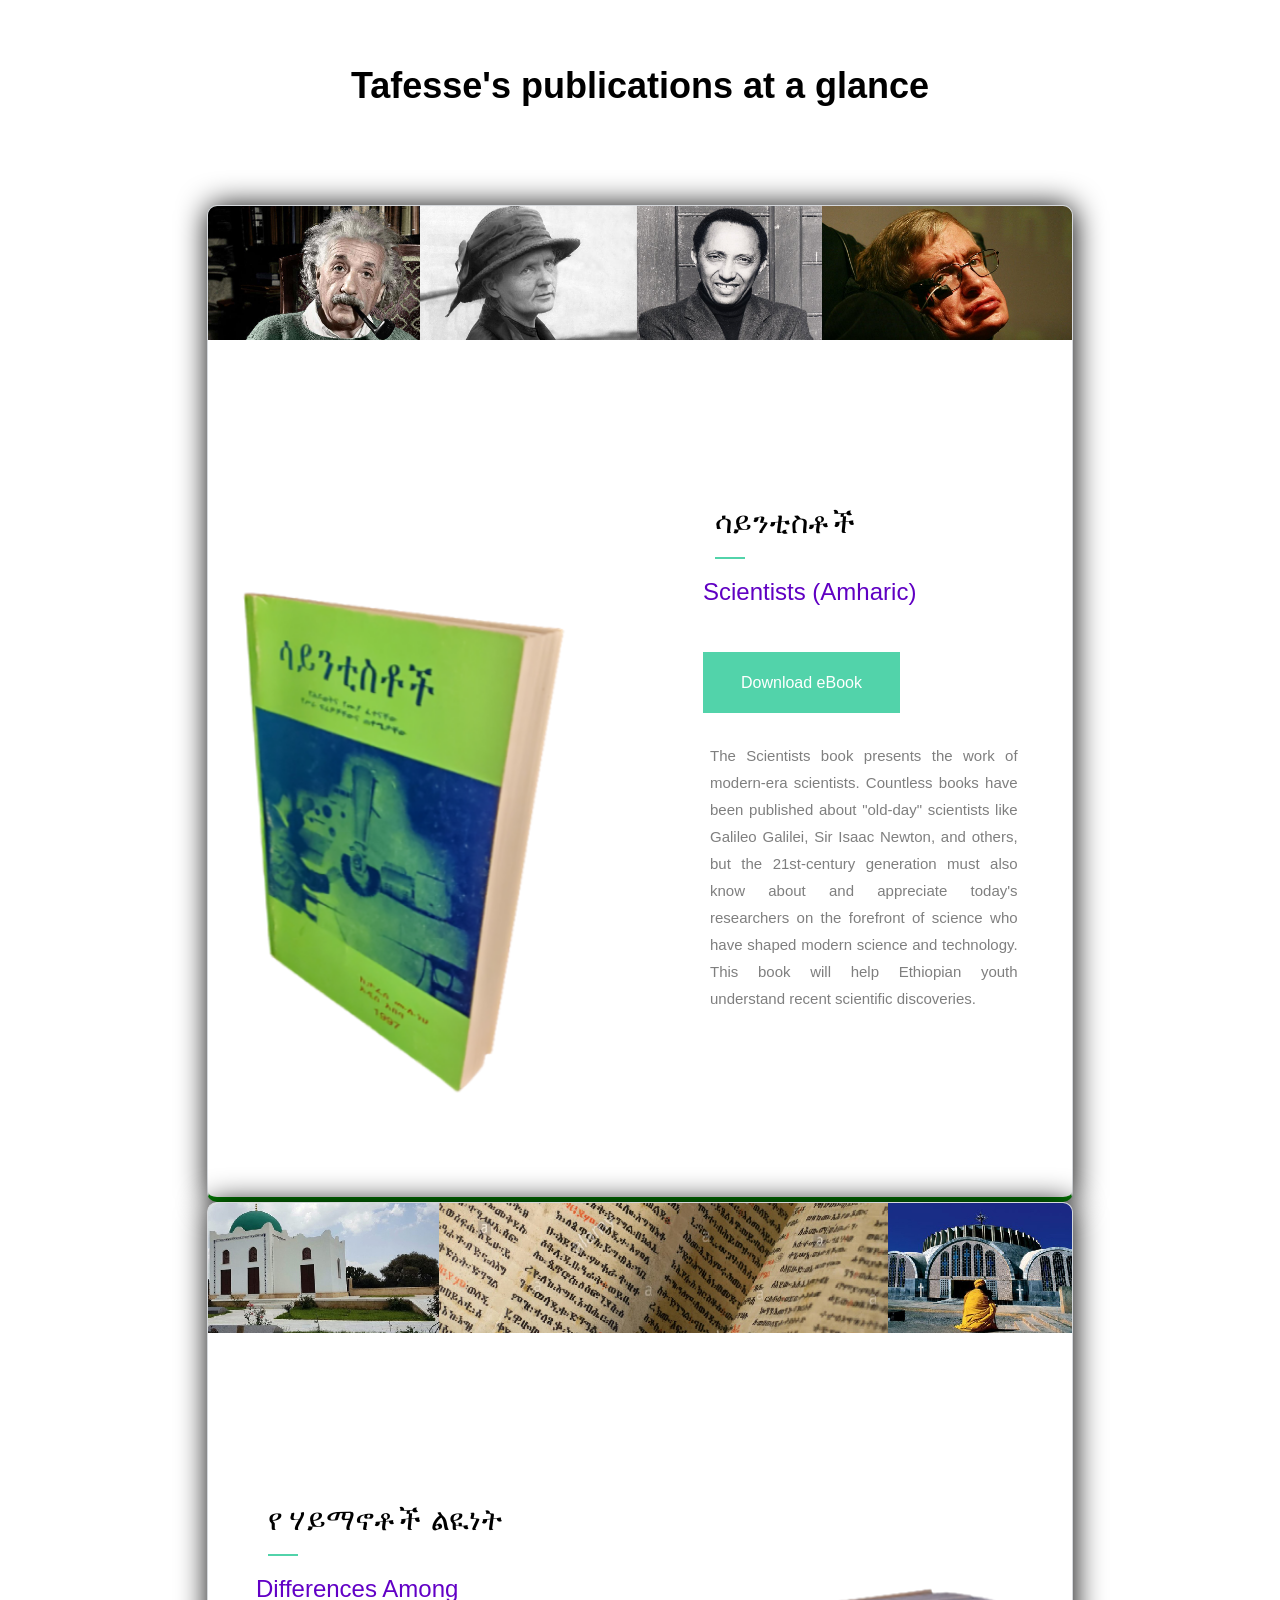
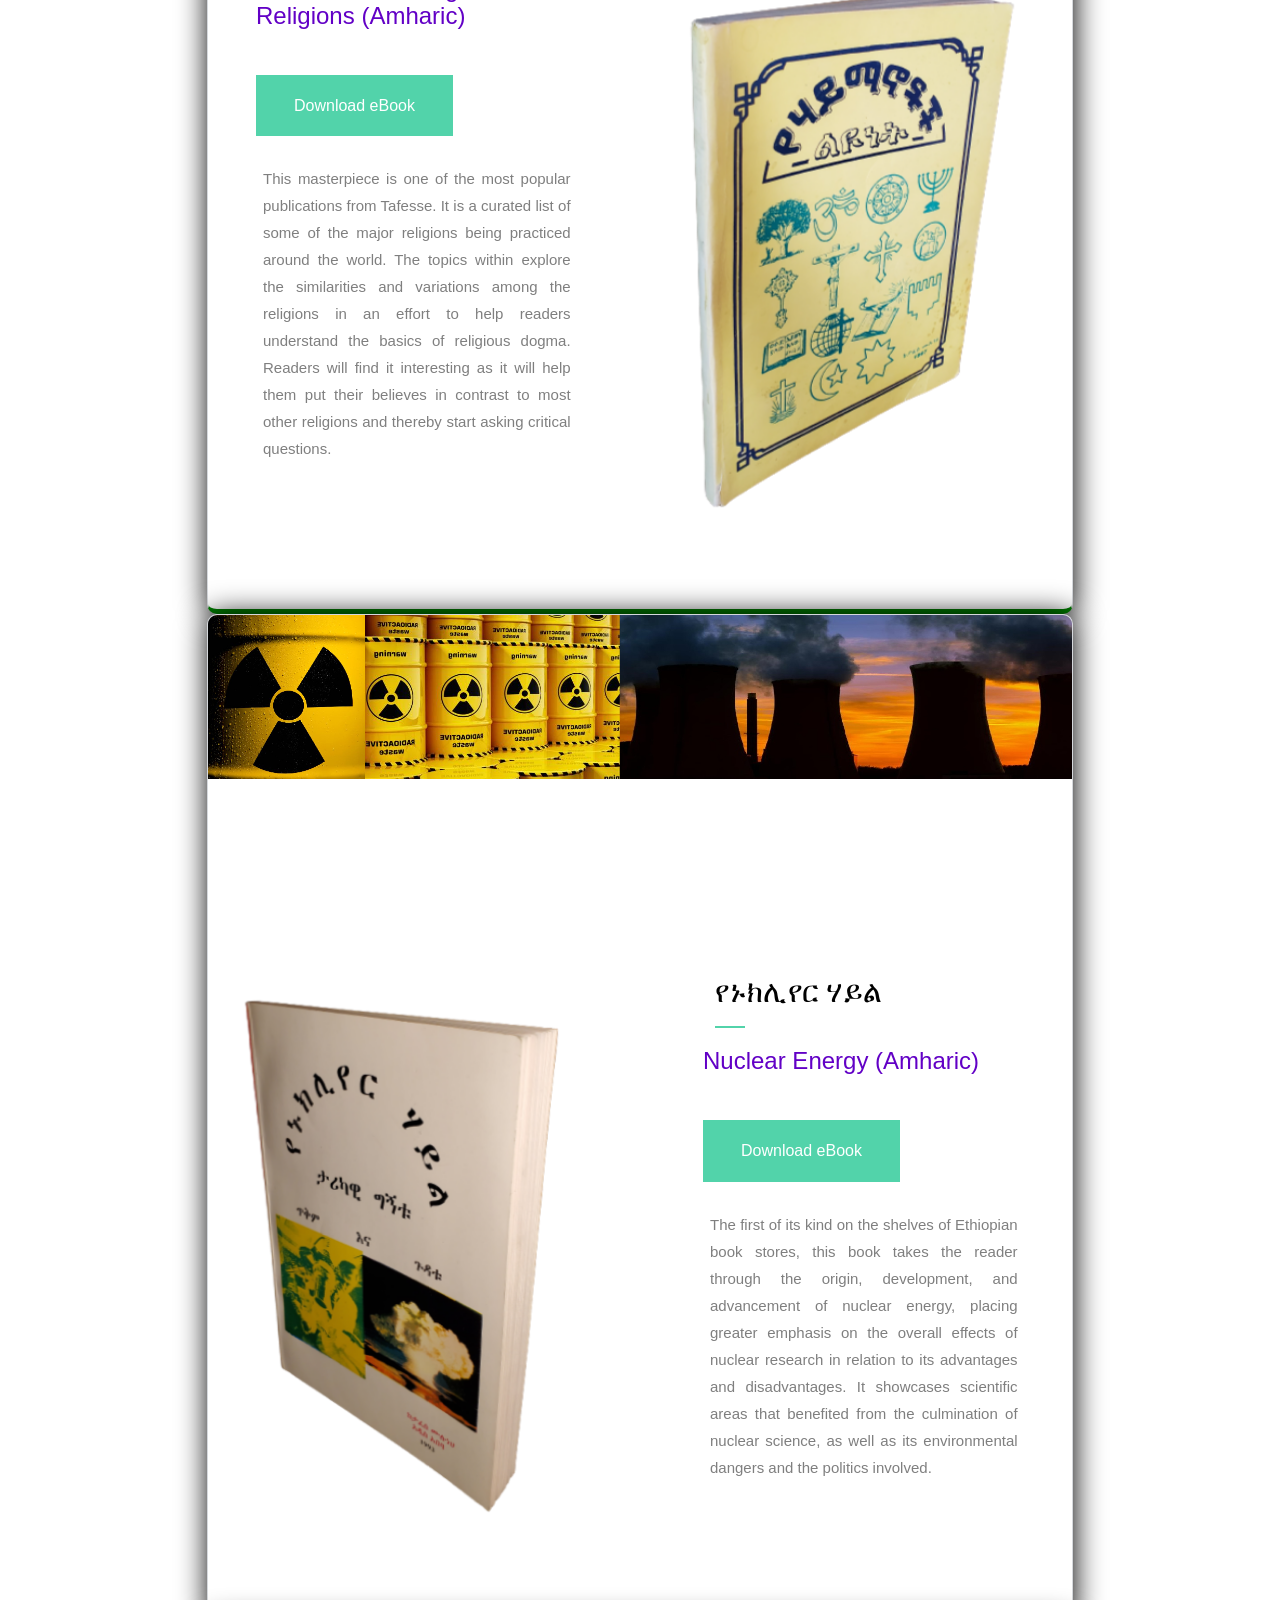
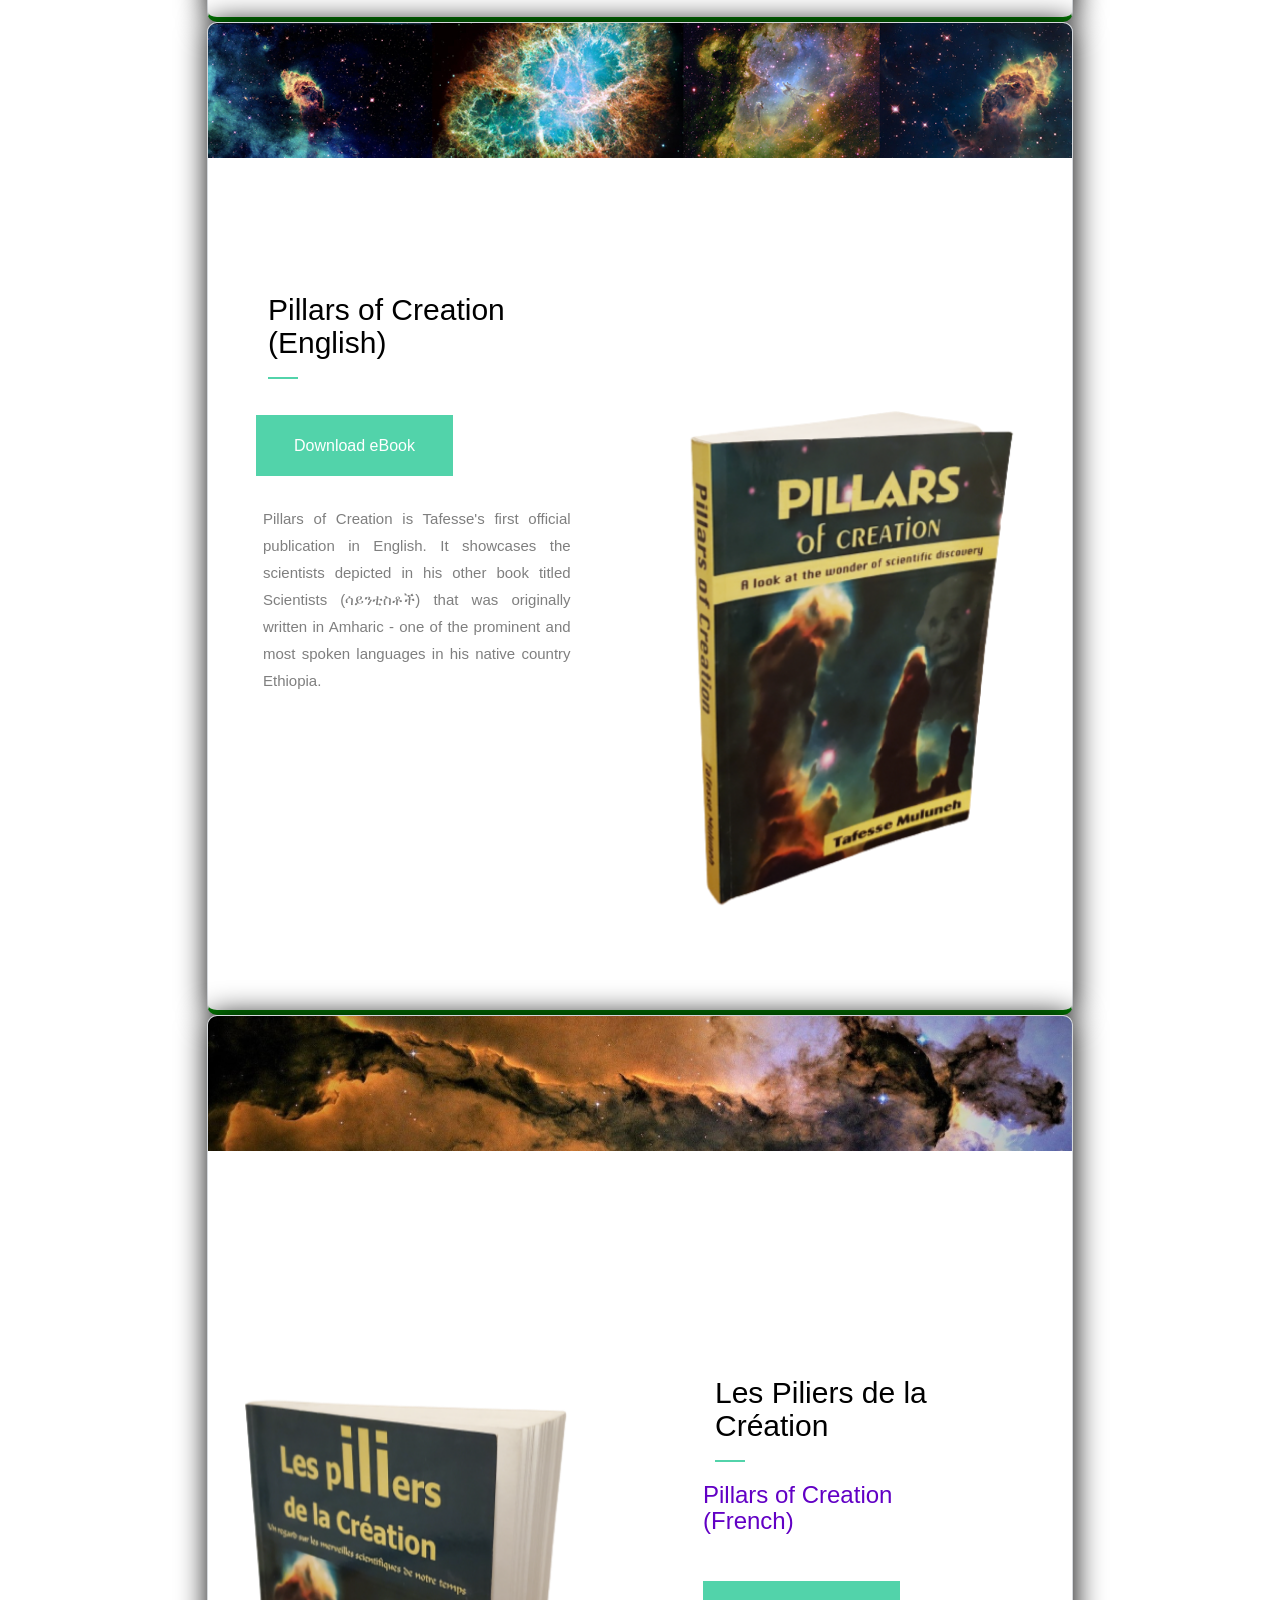
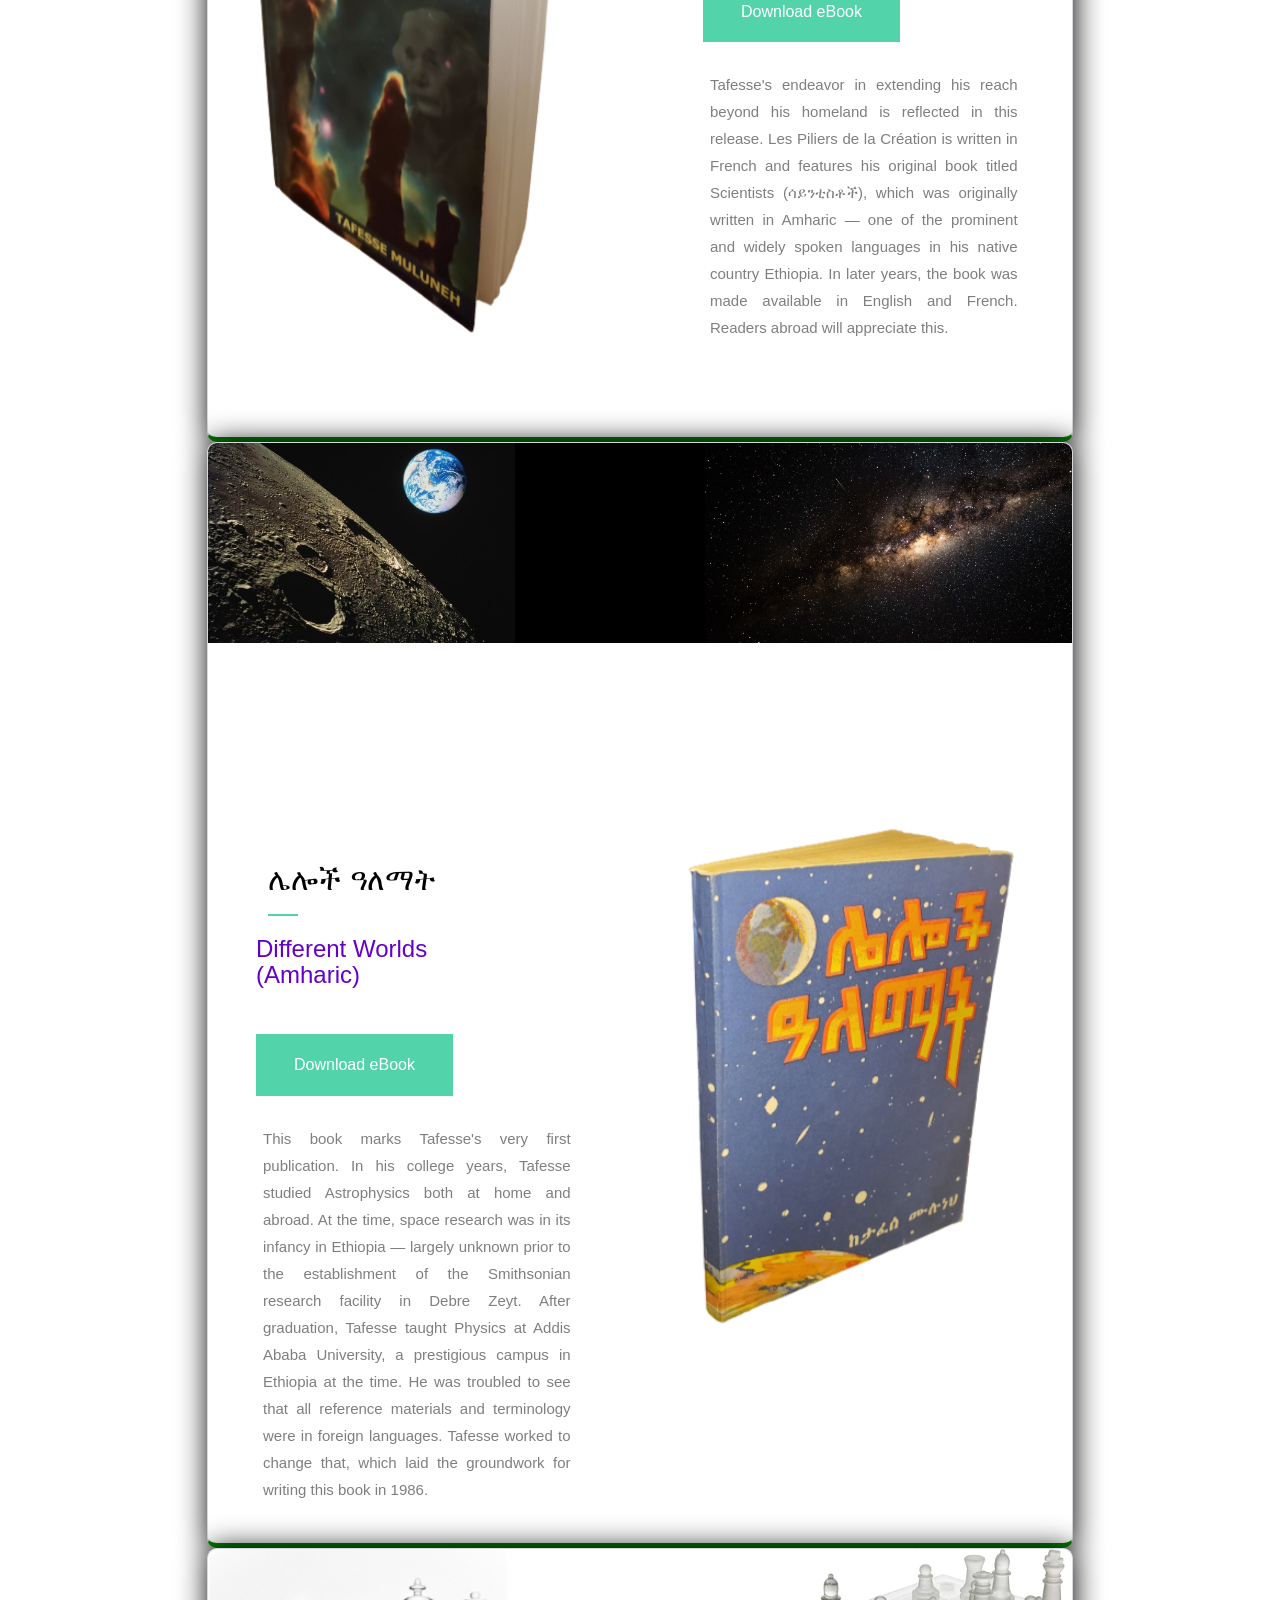
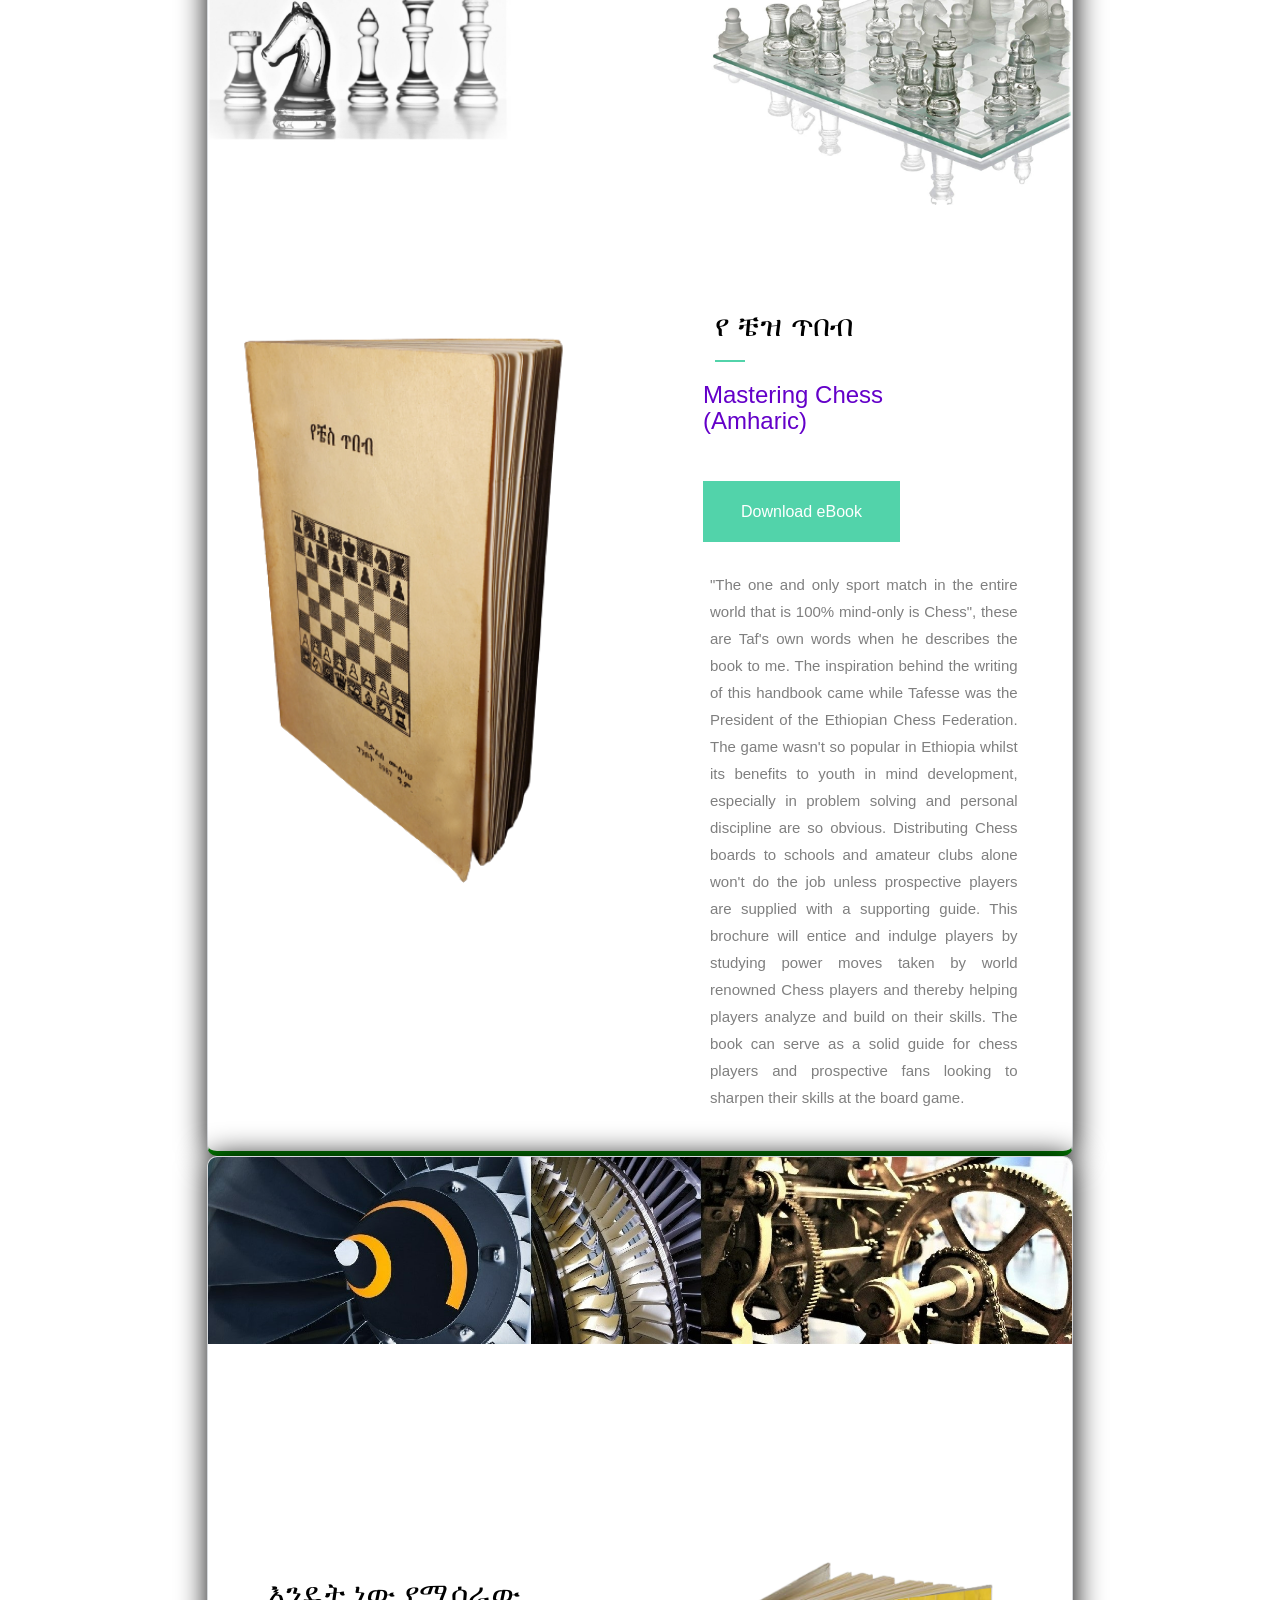
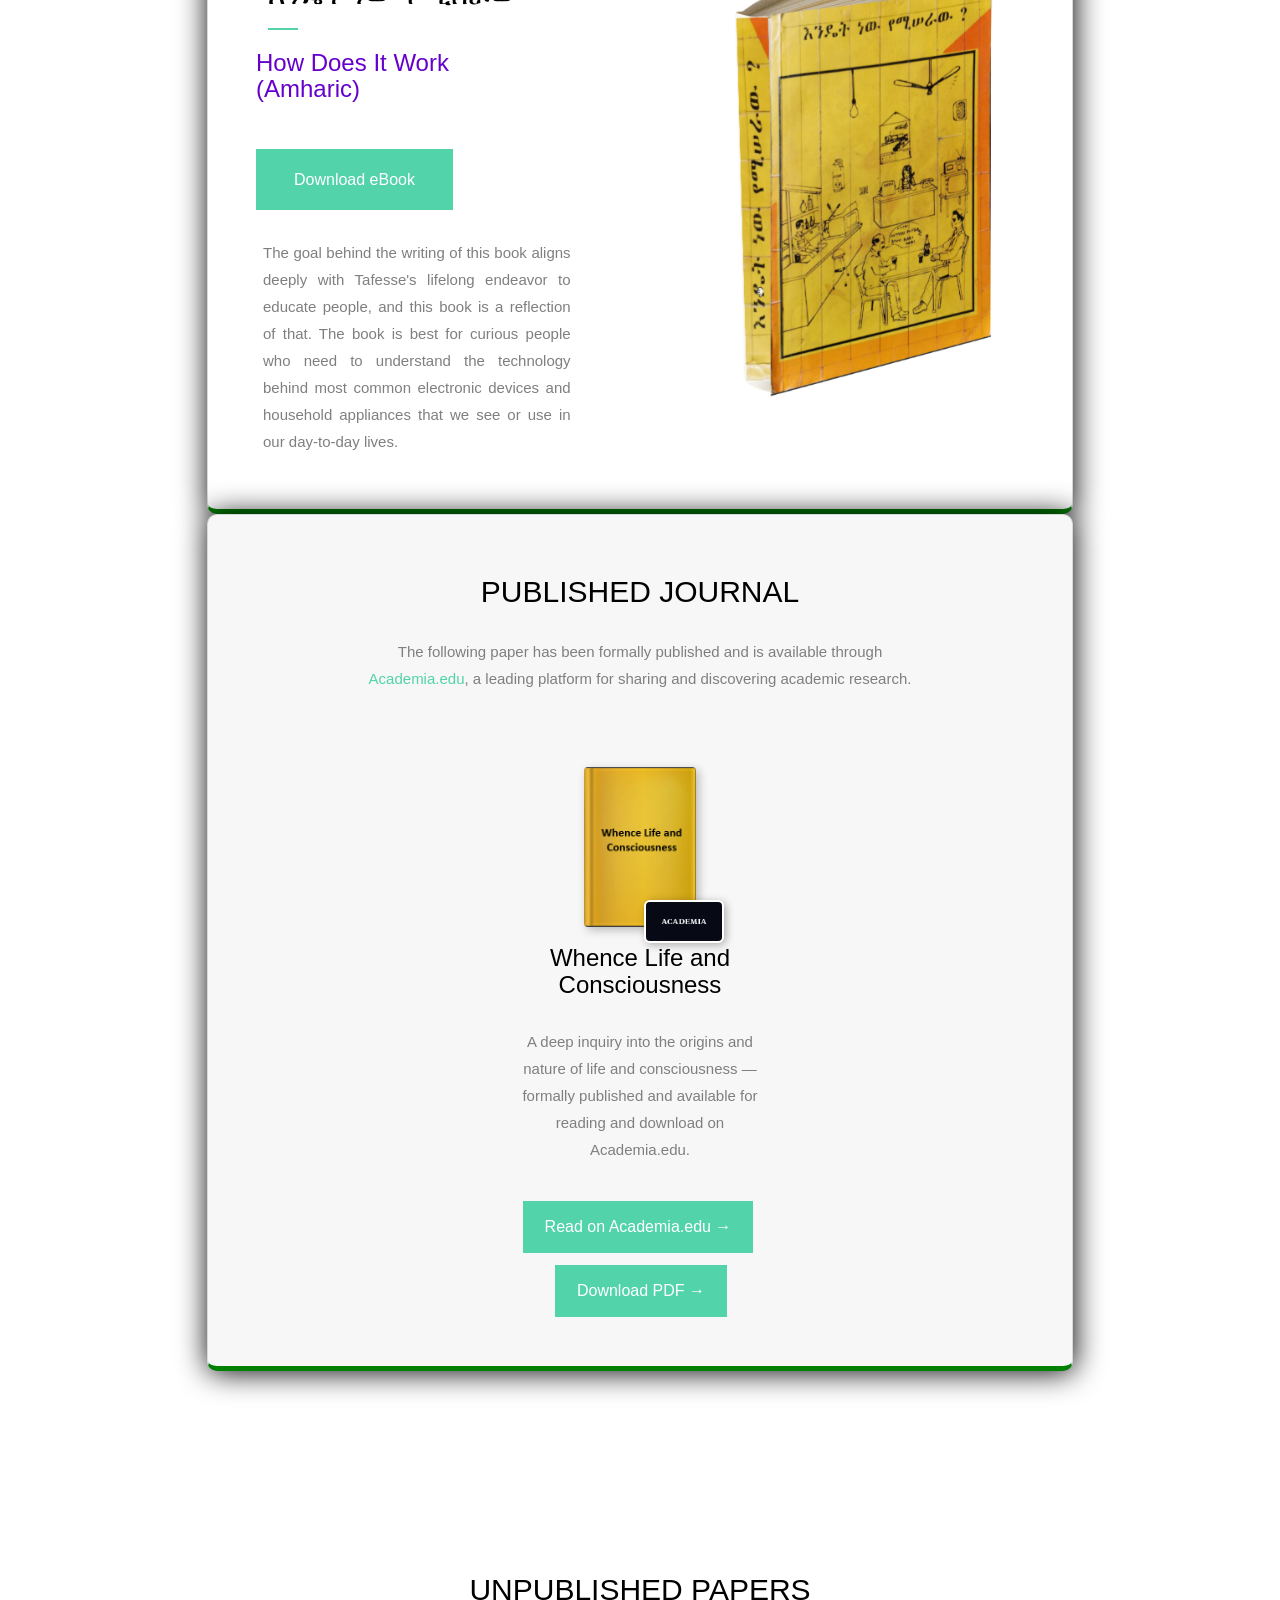
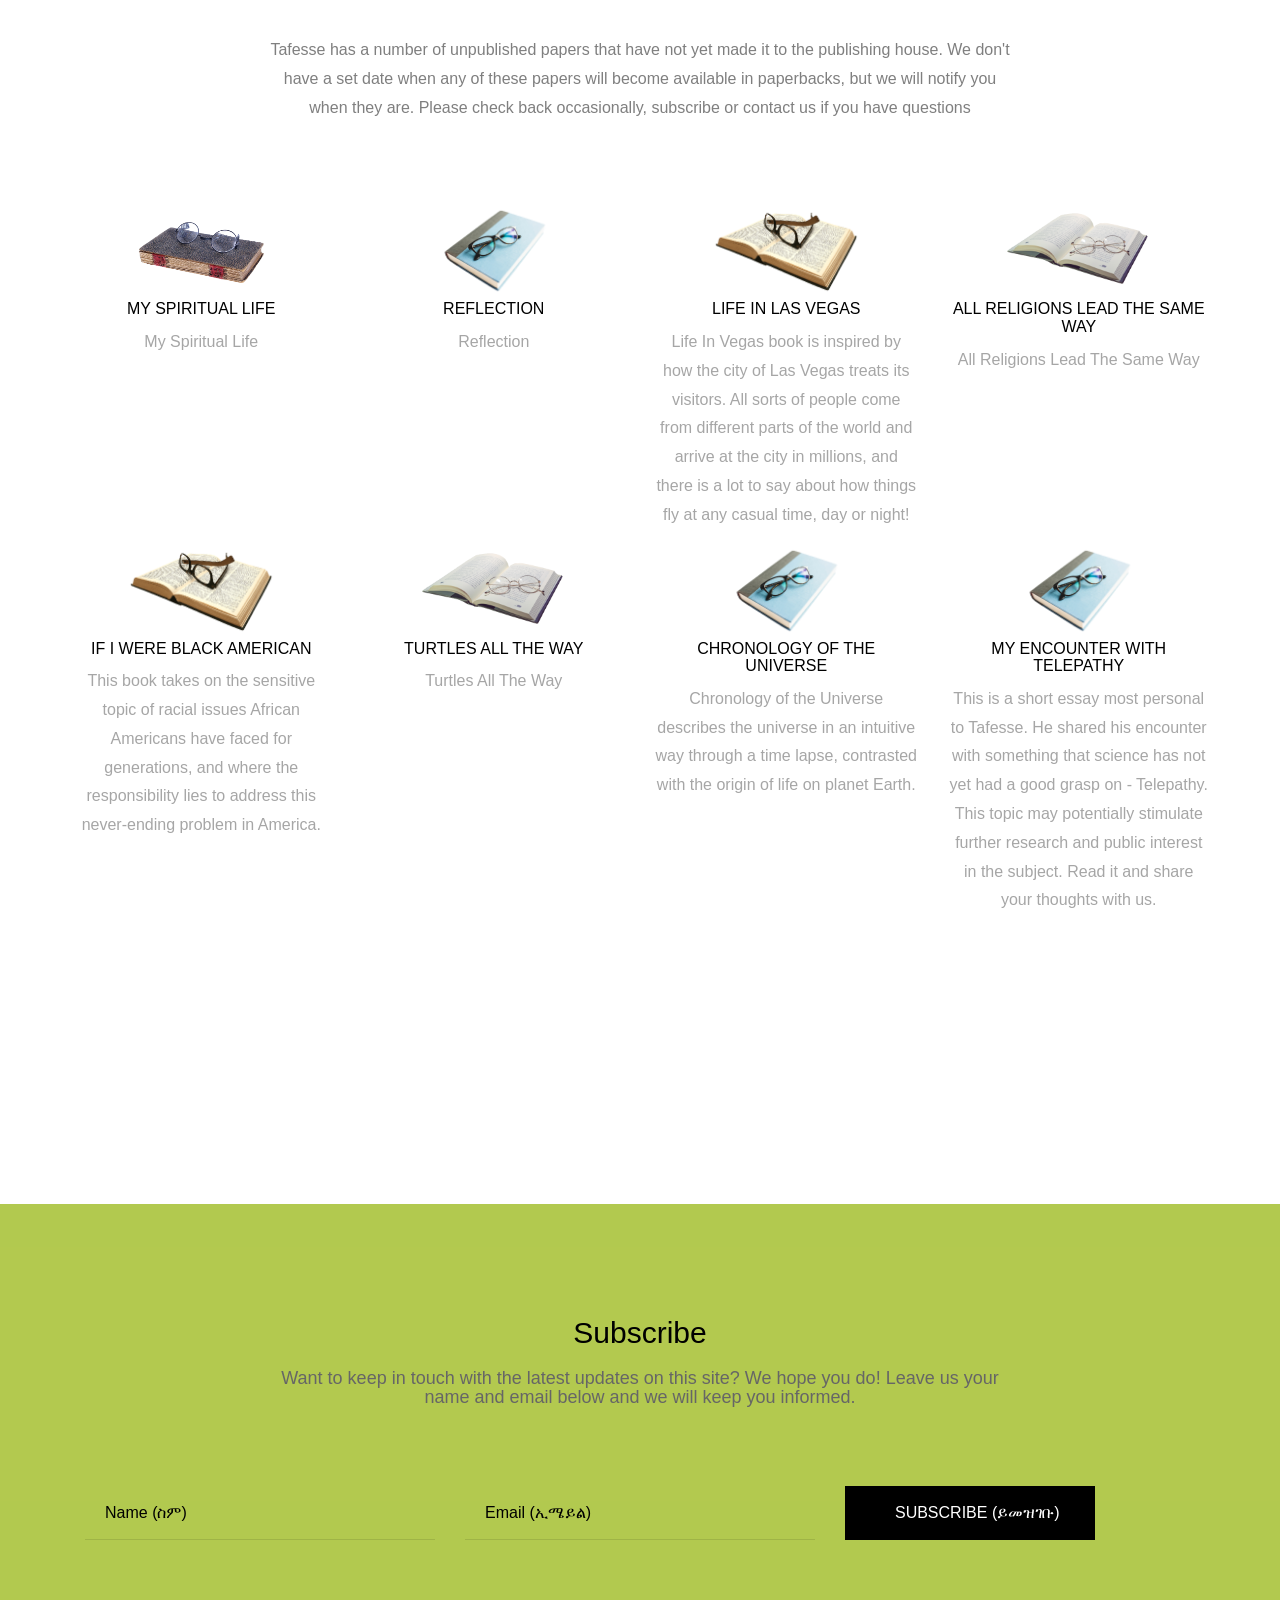
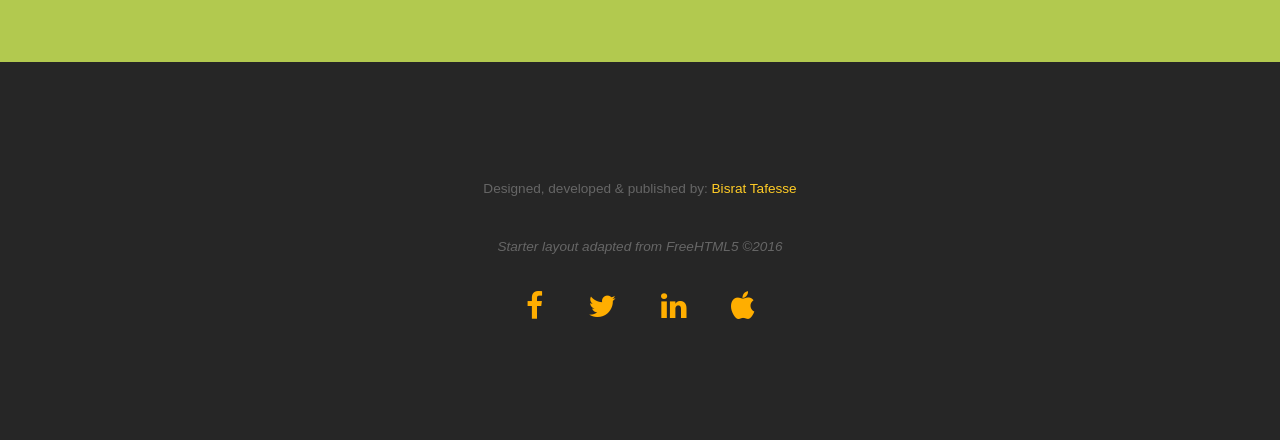
==== commit fe33aa58: "Footer: lead with Bisrat Tafesse credit, demote FreeHTML5 to footnote Replaced 'Template by: FreeHTM" ====
--- a/show/index.html
+++ b/show/index.html
@@ -785,10 +785,10 @@
     <footer id="footer">
       <div class="container">
         <div class="col-md-12 text-center">
-          <p class="copyright"> <small><i>Template by: FreeHTML5
-                Template©2016. All Rights Reserved.</i></small><i> </i><em> <small>Custom
-                Design and Content Publishing by: <a href="https://www.linkedin.com/in/bisrat" target="_blank">Bisrat
-                  Tafesse</a> </small> </em> </p>
+          <p class="copyright">
+            <em><small>Designed, developed &amp; published by: <a href="https://www.linkedin.com/in/bisrat" target="_blank">Bisrat Tafesse</a></small></em><br>
+            <small><i>Starter layout adapted from FreeHTML5 &#169;2016</i></small>
+          </p>
           <ul class="fh5co-social">
             <li><a href="#"><i class="icon-facebook"></i></a><br>
             </li>
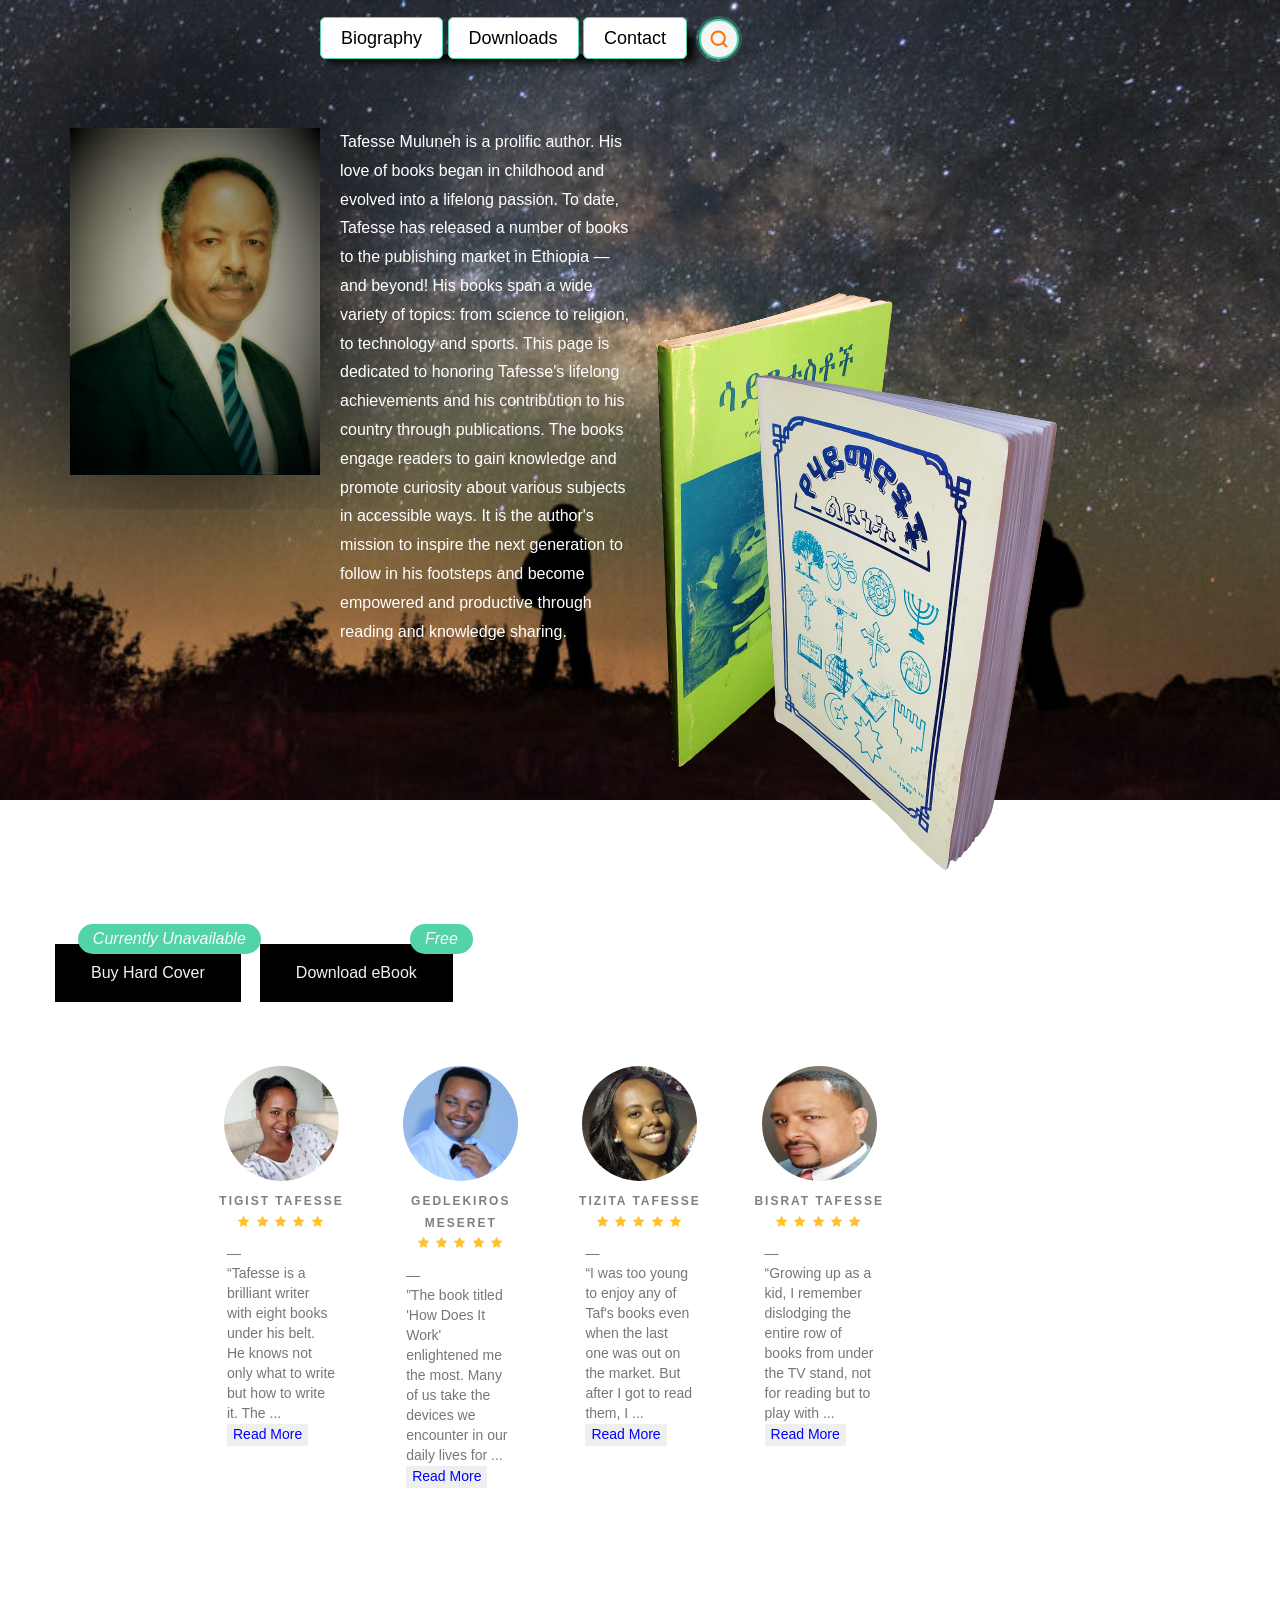
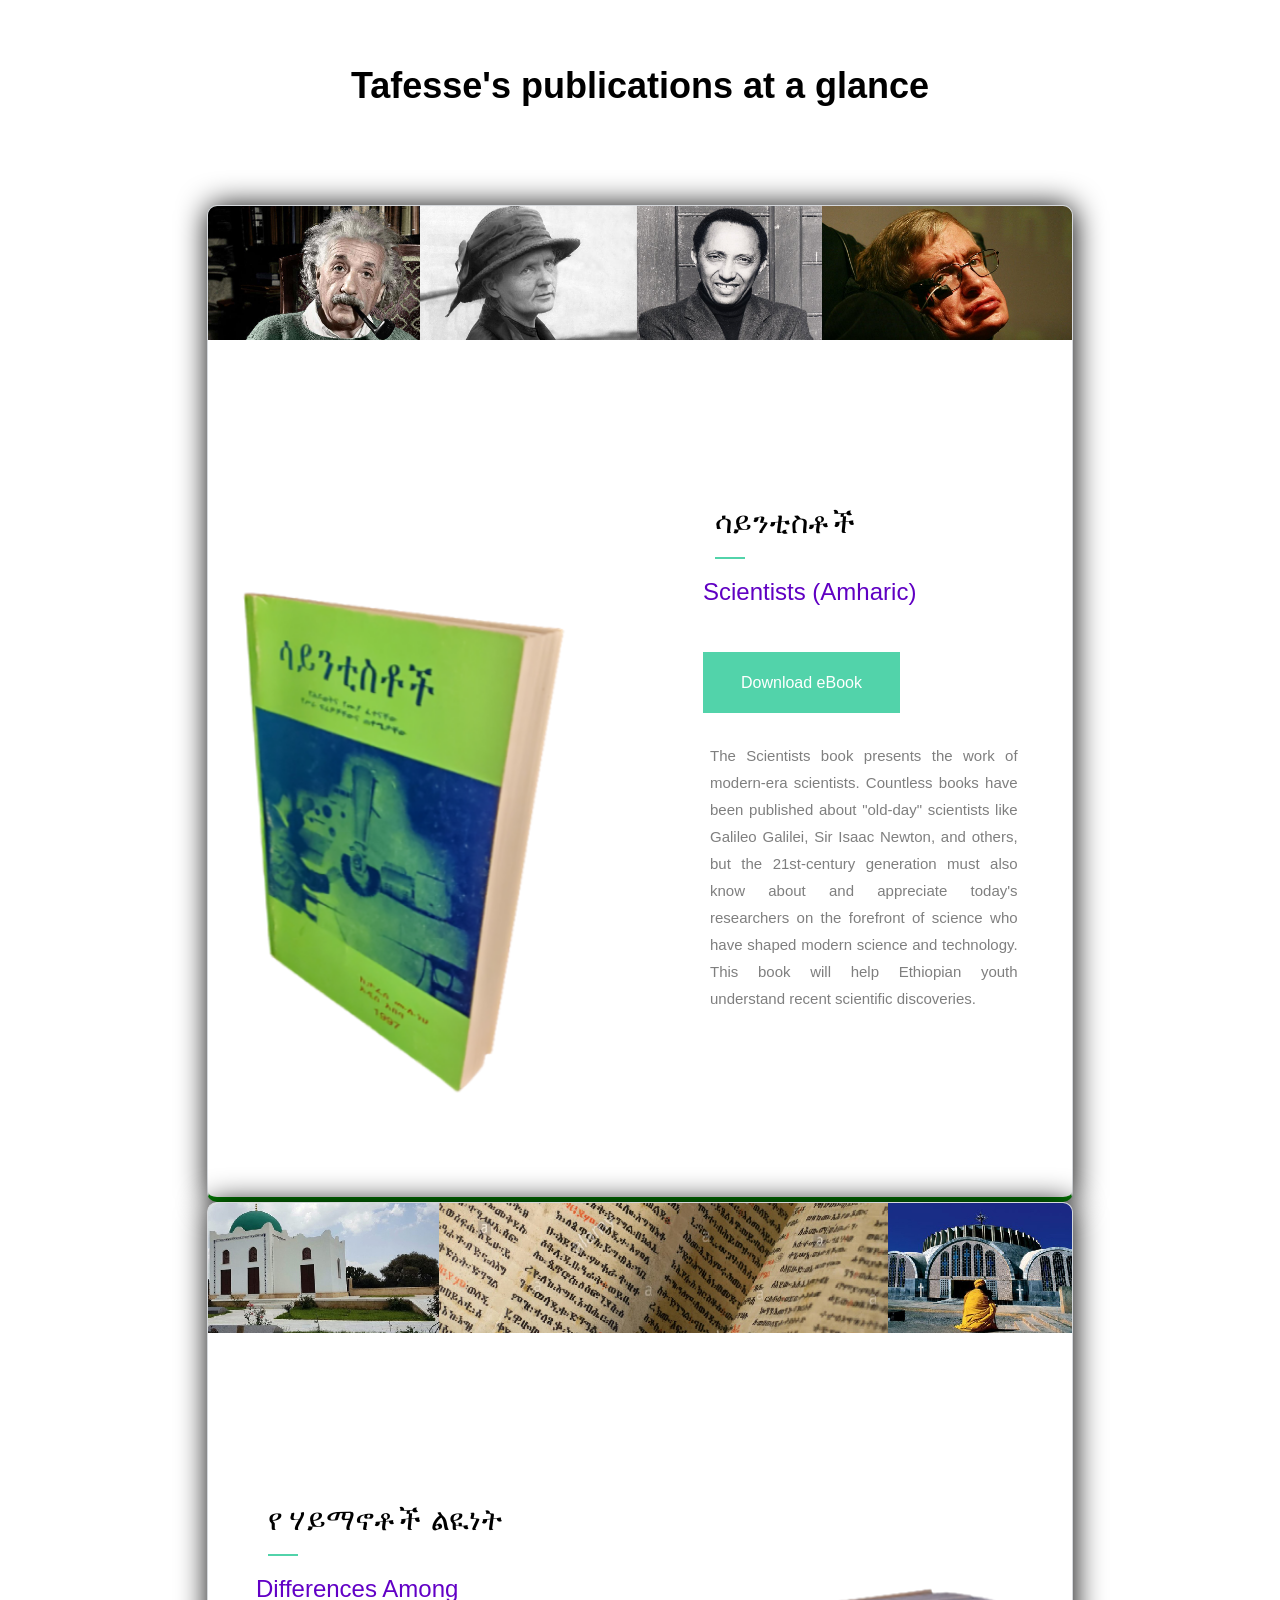
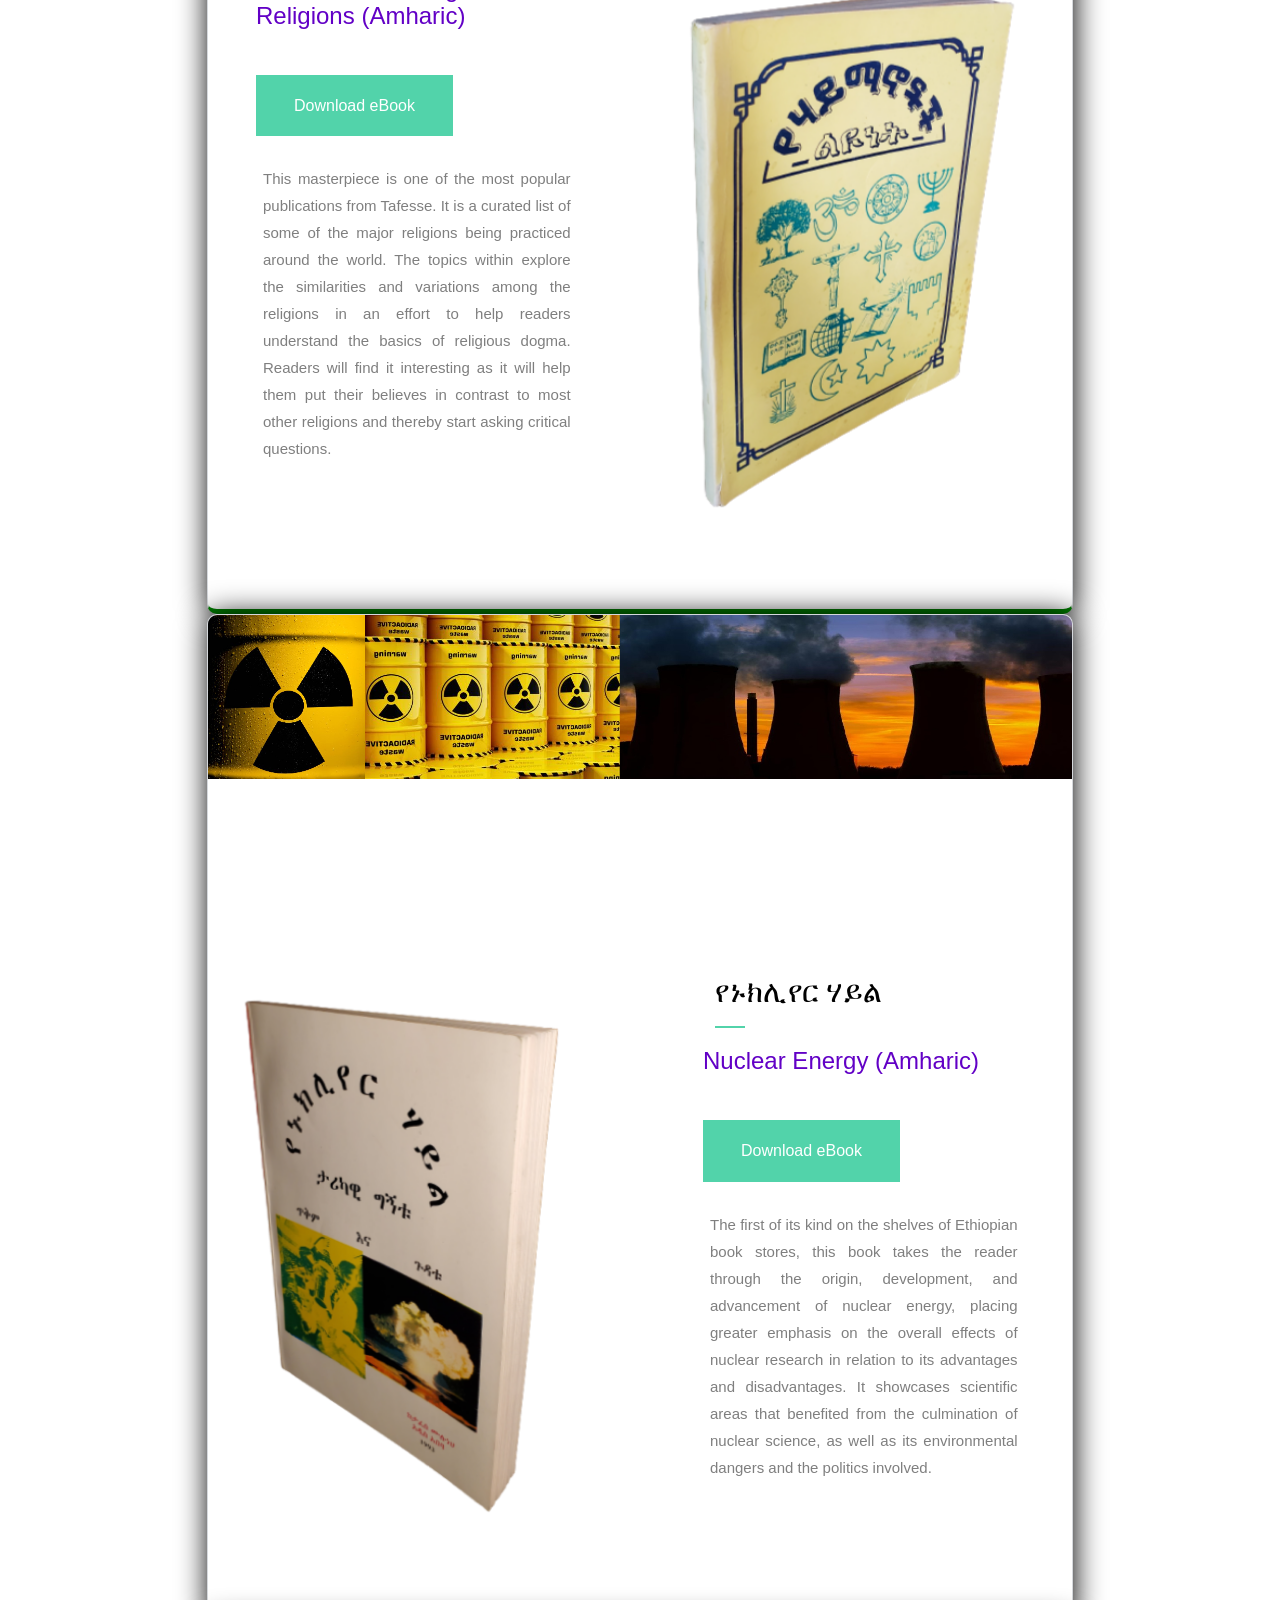
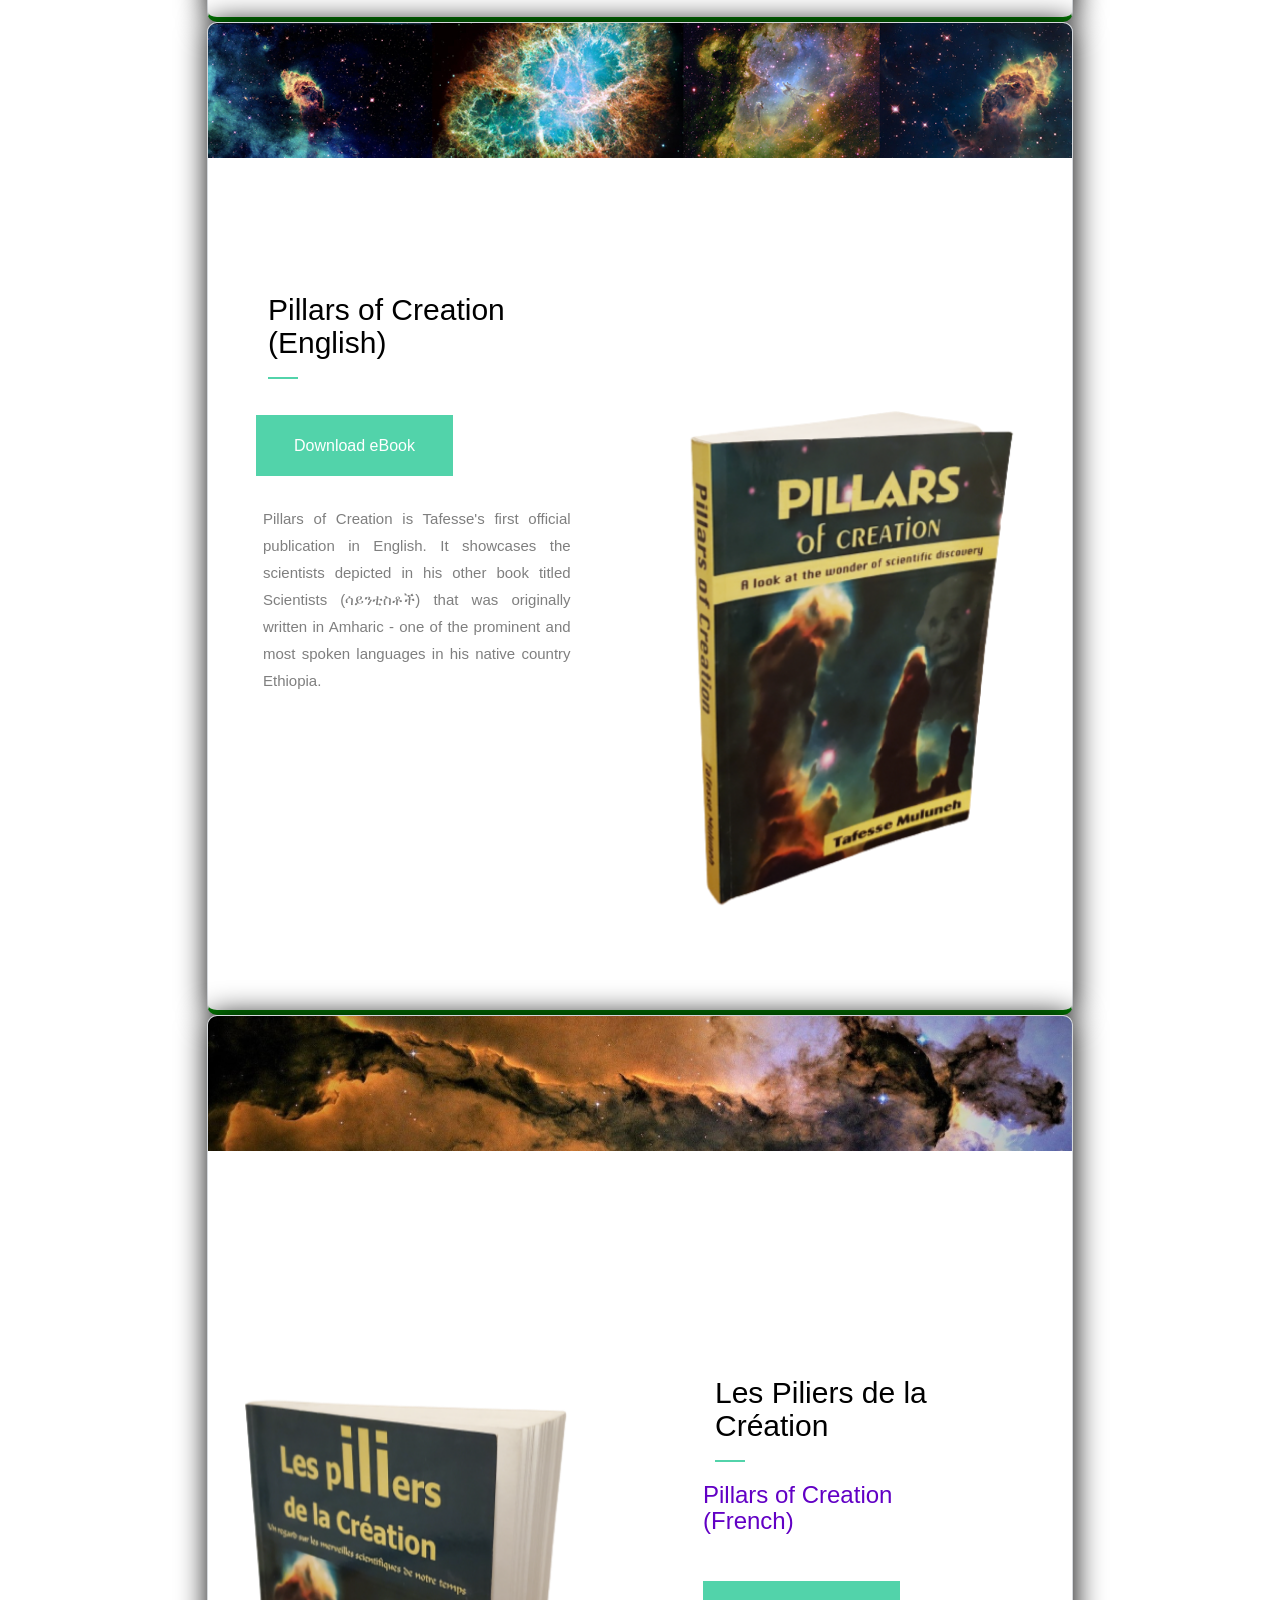
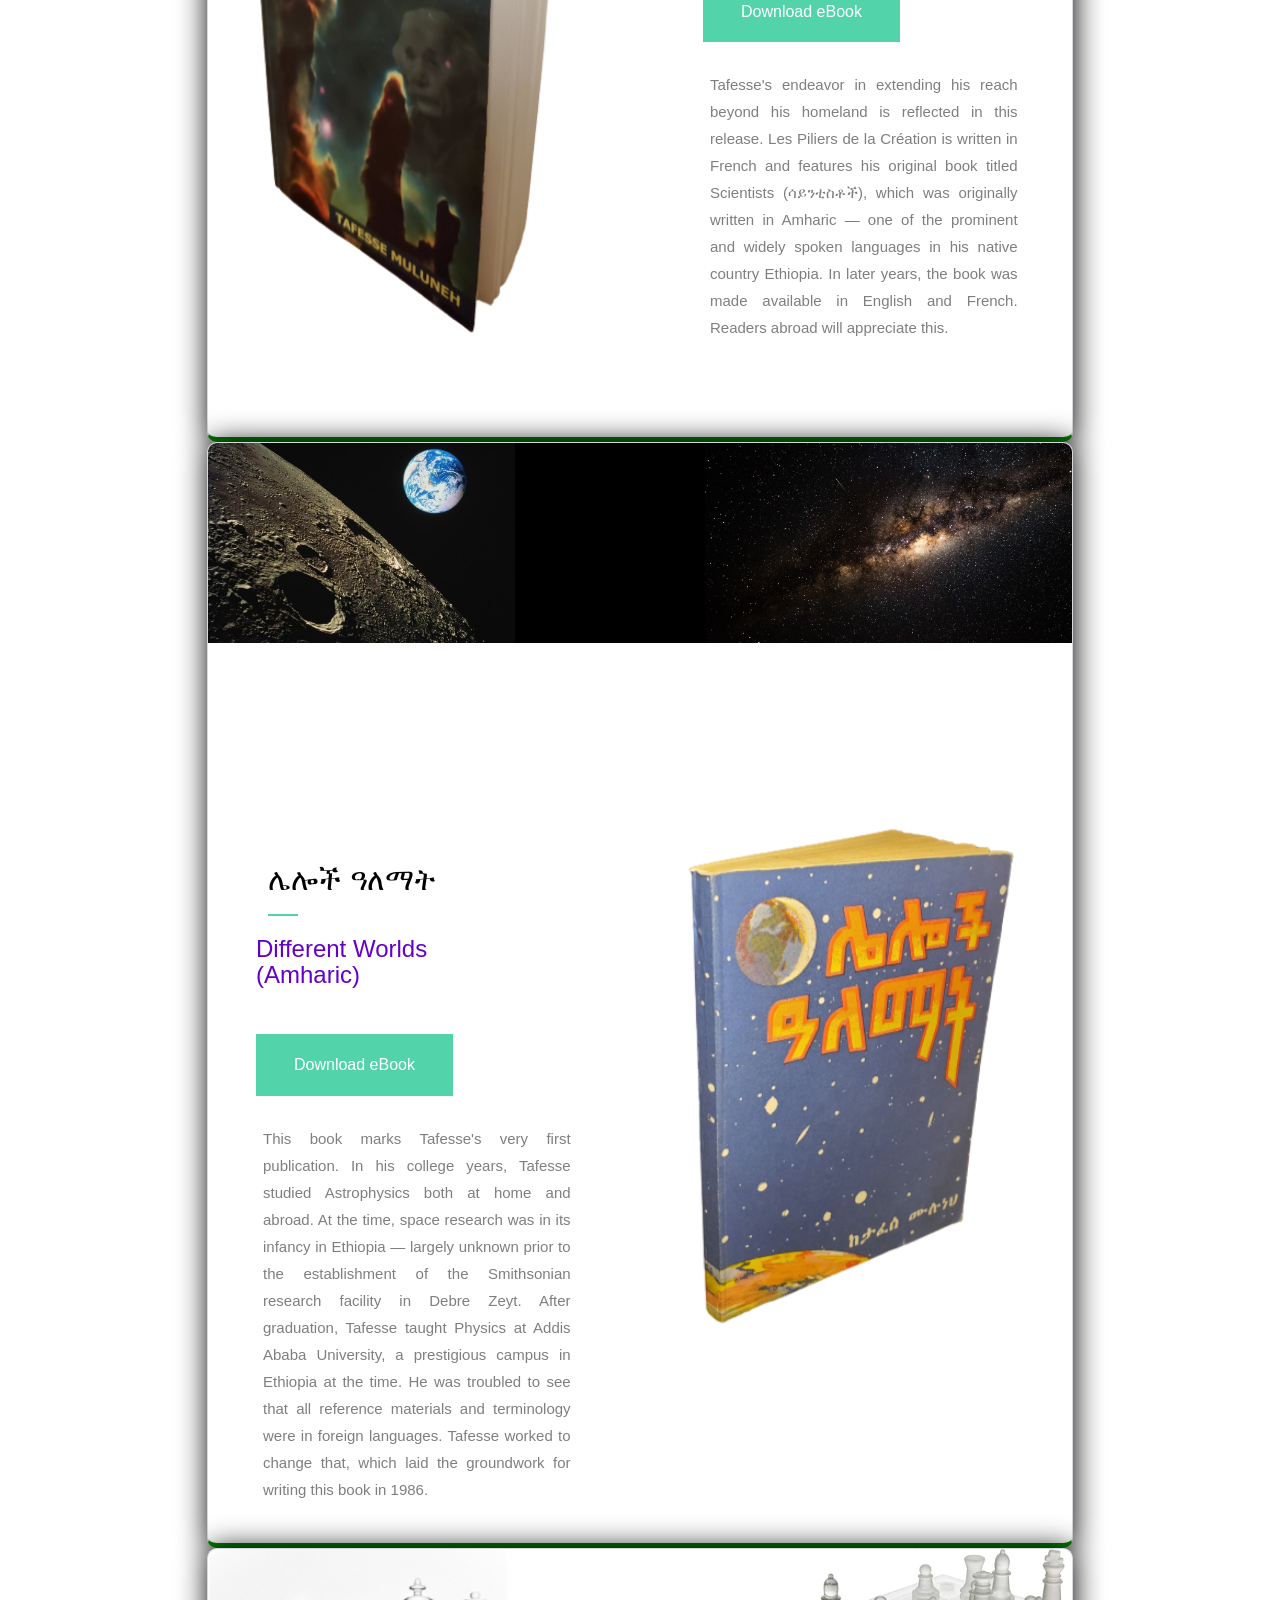
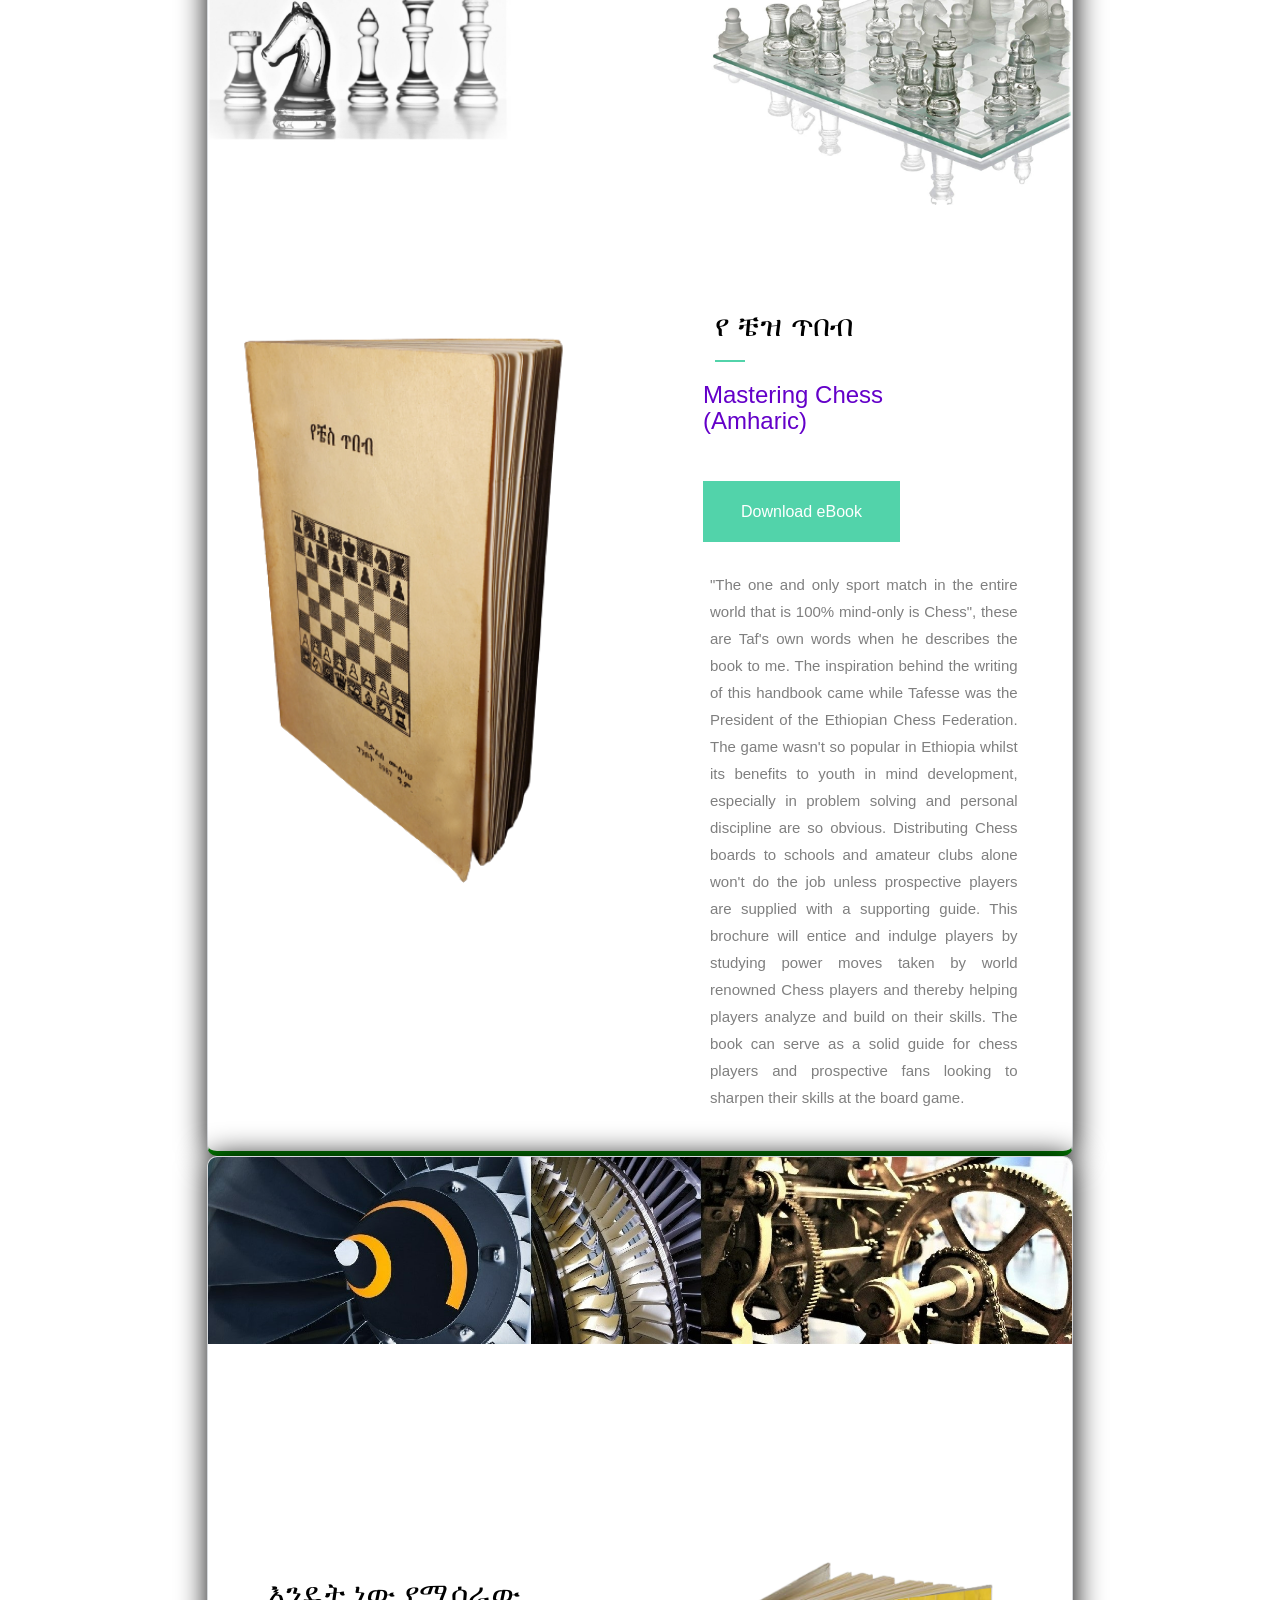
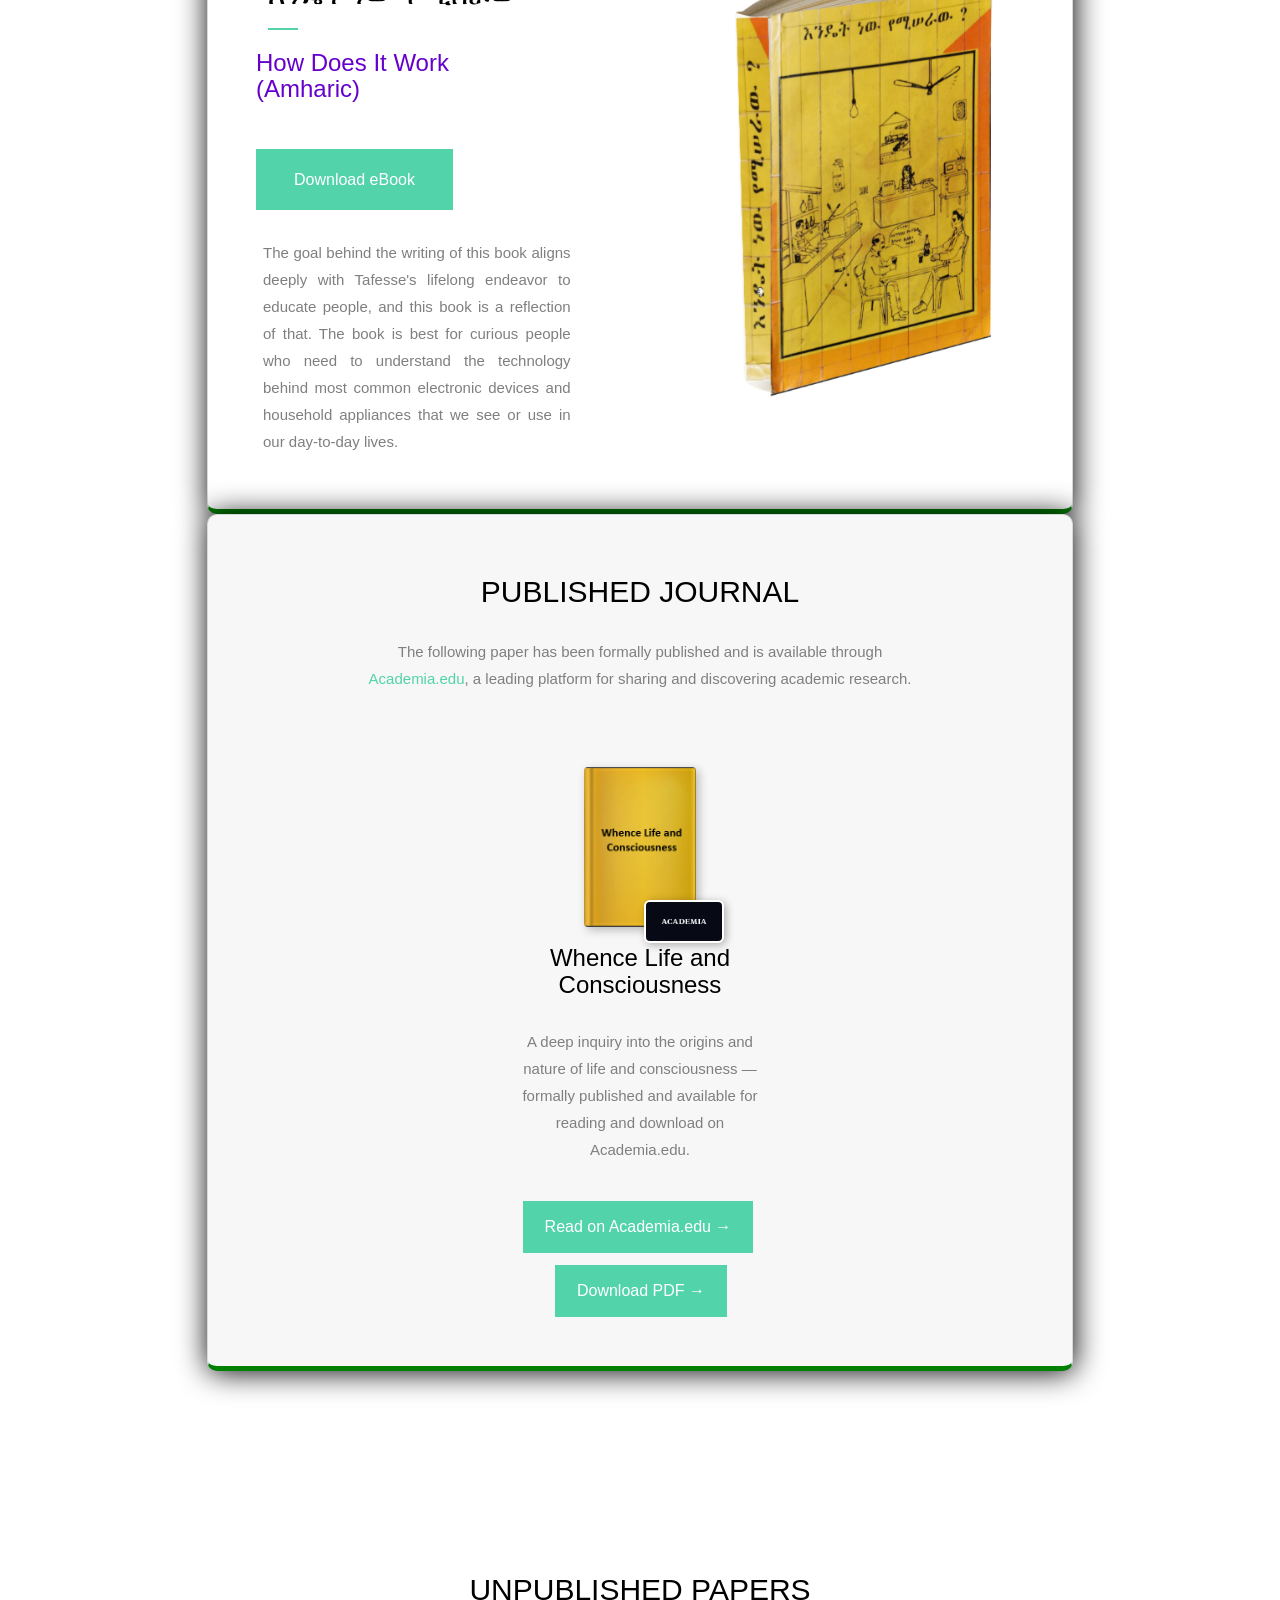
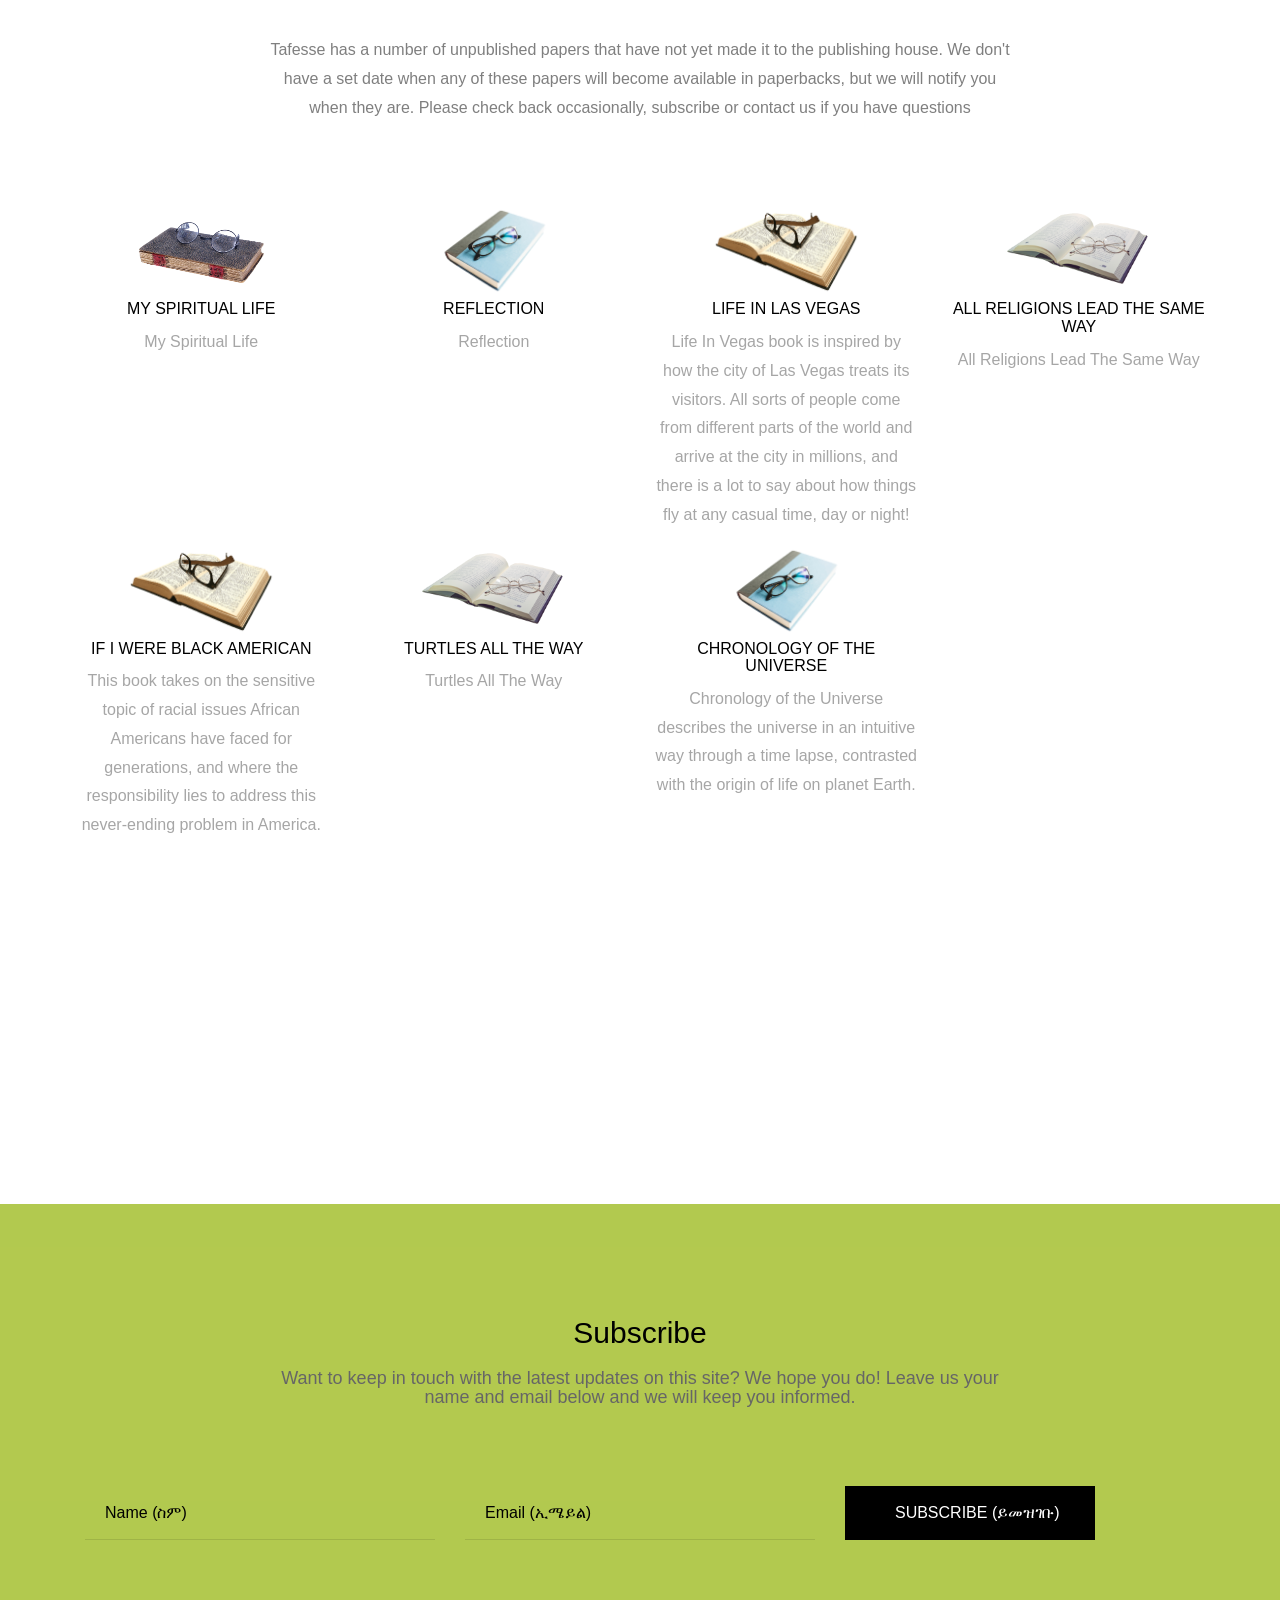
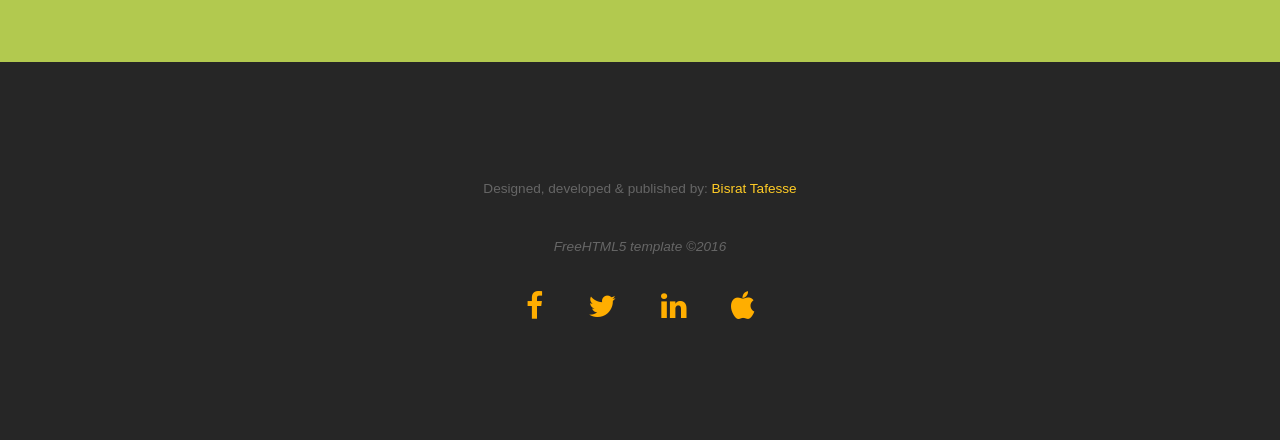
==== commit b9e6959e: "Footer: shorten FreeHTML5 credit to 'FreeHTML5 template ©2016' Co-Authored-By: Claude Sonnet 4.6 <no" ====
--- a/show/index.html
+++ b/show/index.html
@@ -787,7 +787,7 @@
         <div class="col-md-12 text-center">
           <p class="copyright">
             <em><small>Designed, developed &amp; published by: <a href="https://www.linkedin.com/in/bisrat" target="_blank">Bisrat Tafesse</a></small></em><br>
-            <small><i>Starter layout adapted from FreeHTML5 &#169;2016</i></small>
+            <small><i>FreeHTML5 template &#169;2016</i></small>
           </p>
           <ul class="fh5co-social">
             <li><a href="#"><i class="icon-facebook"></i></a><br>
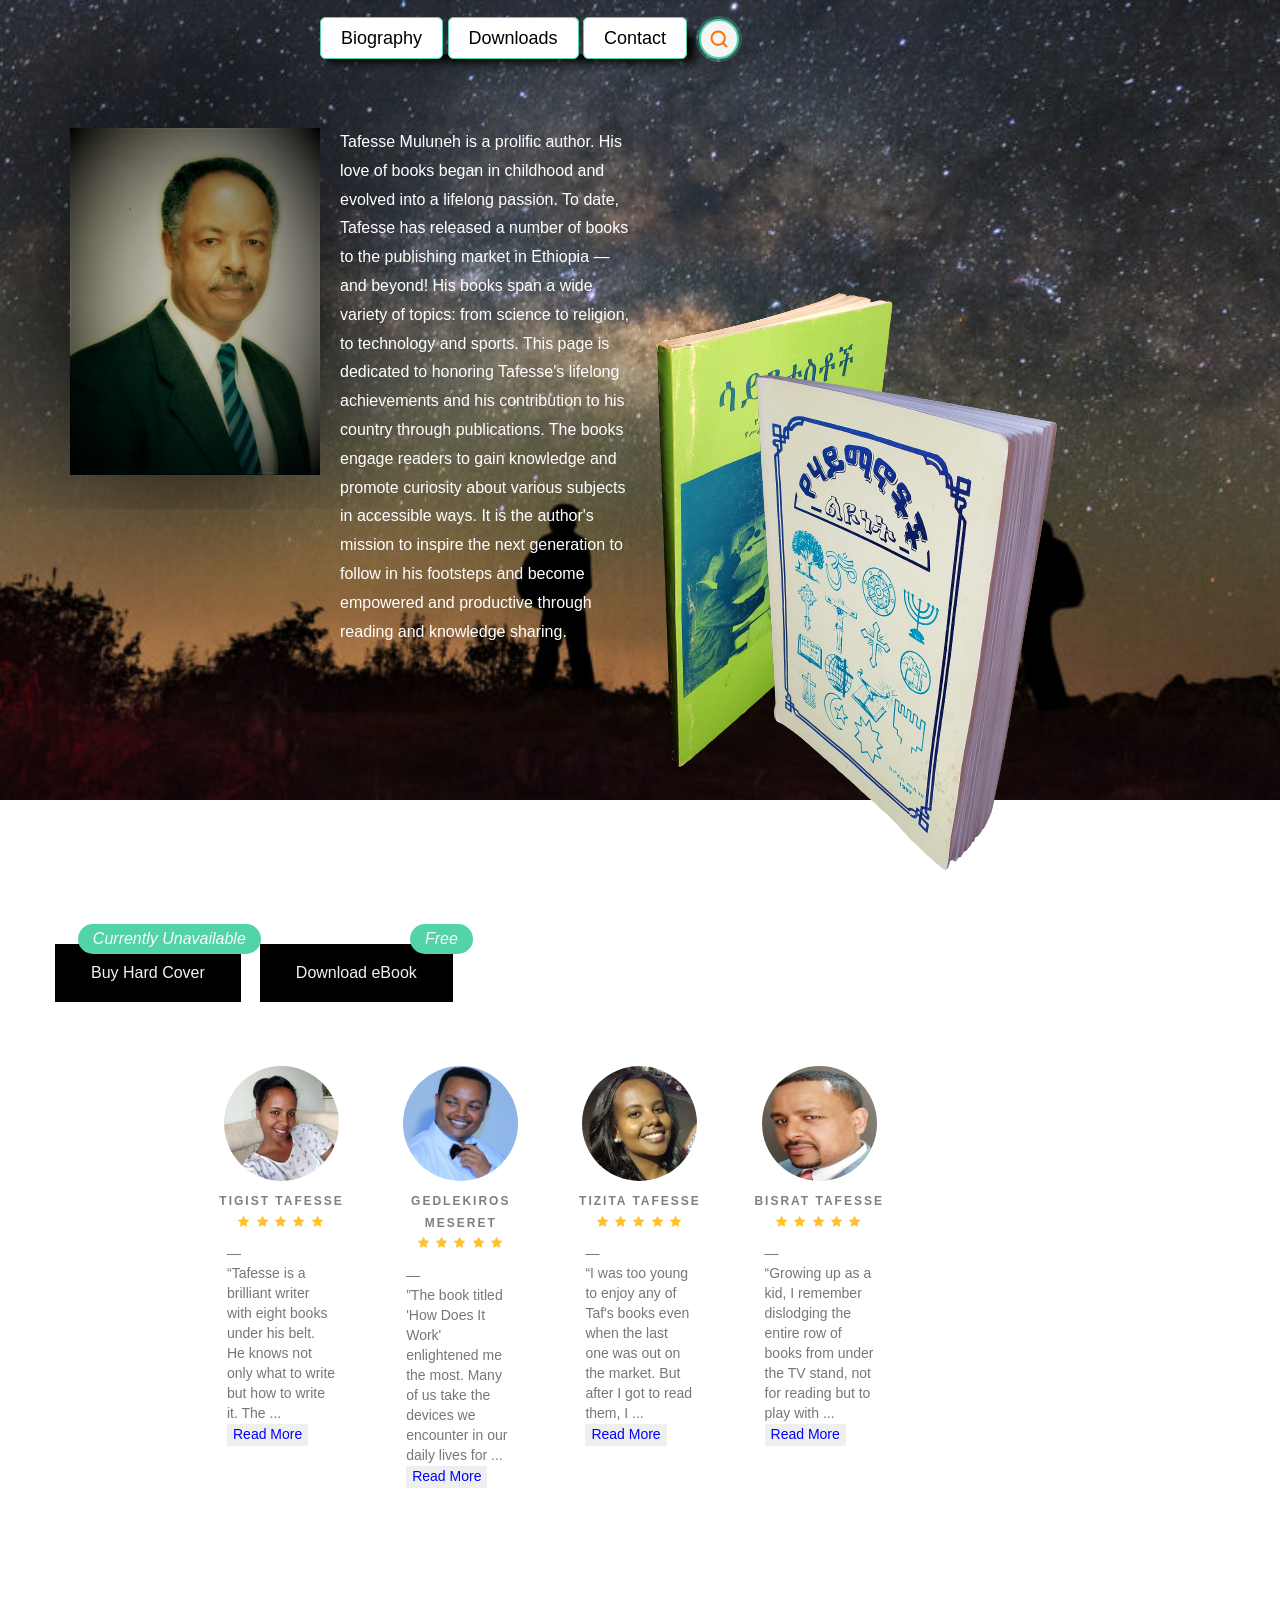
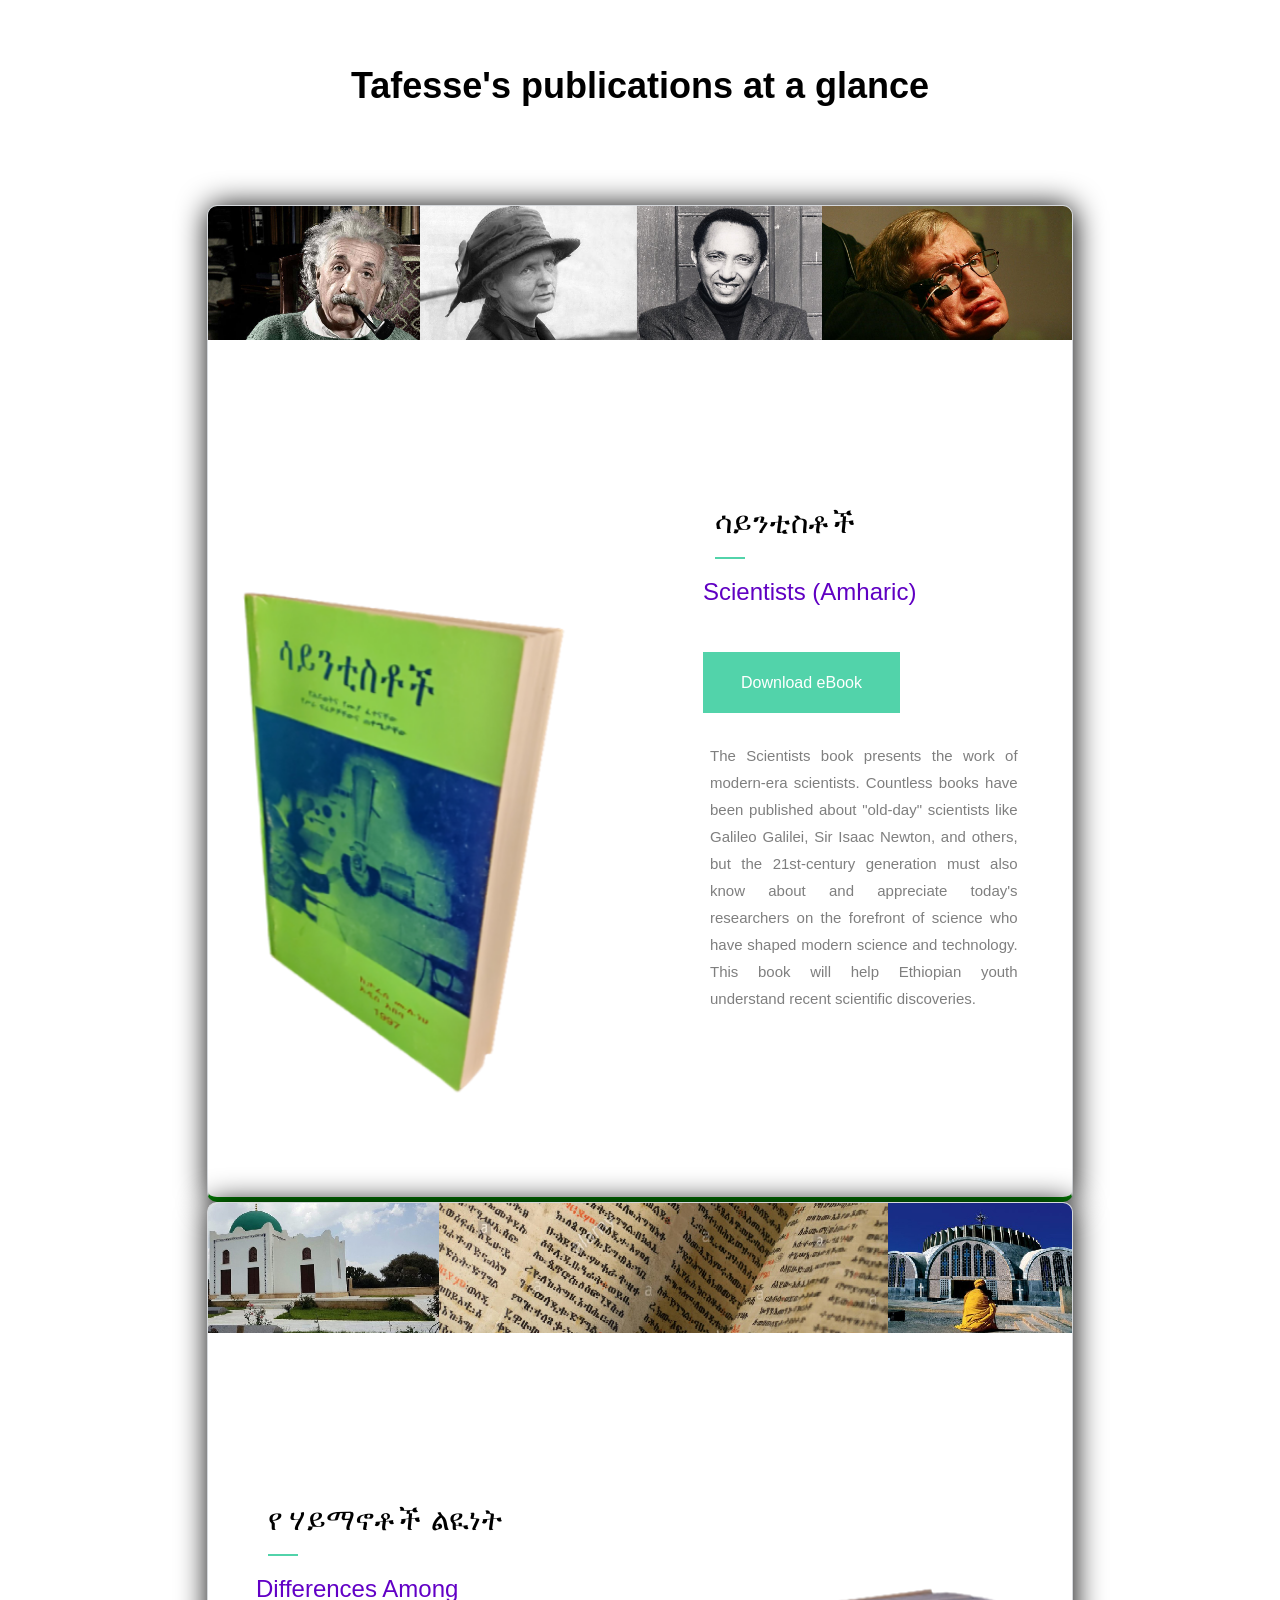
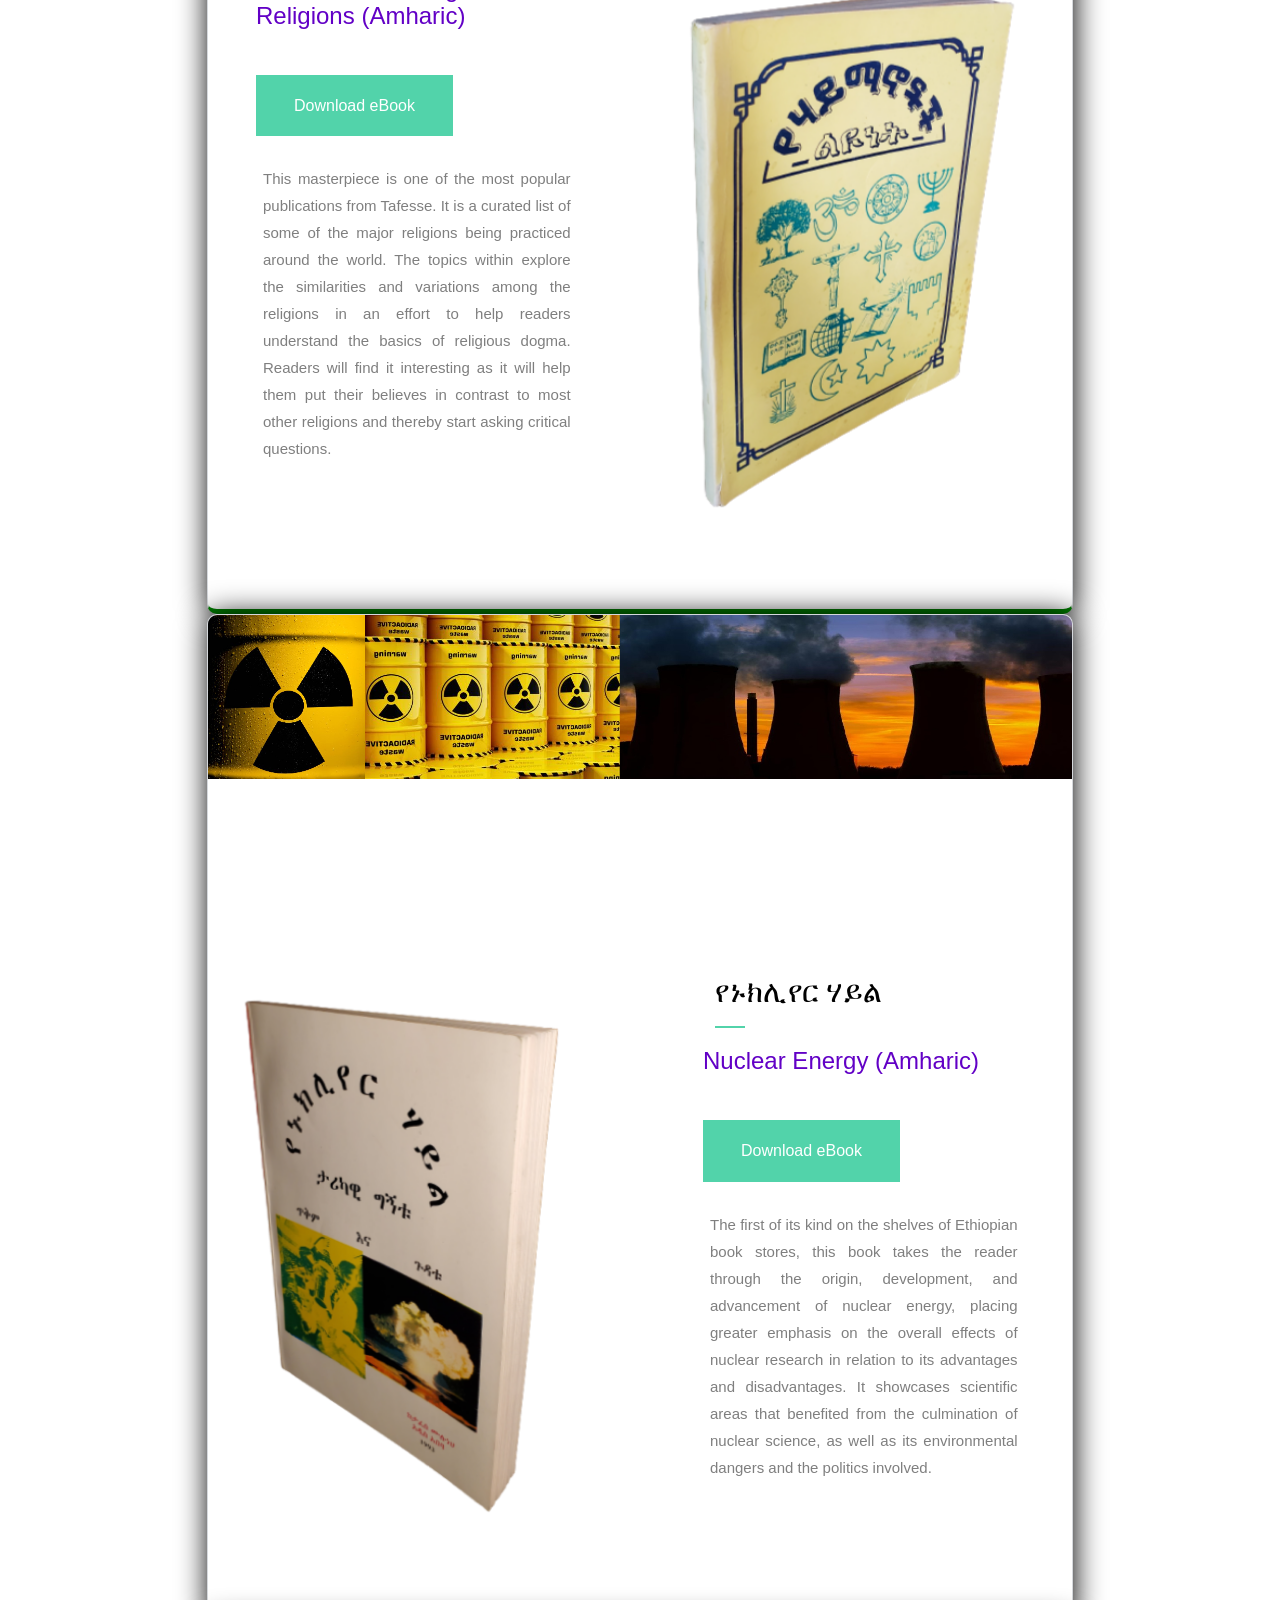
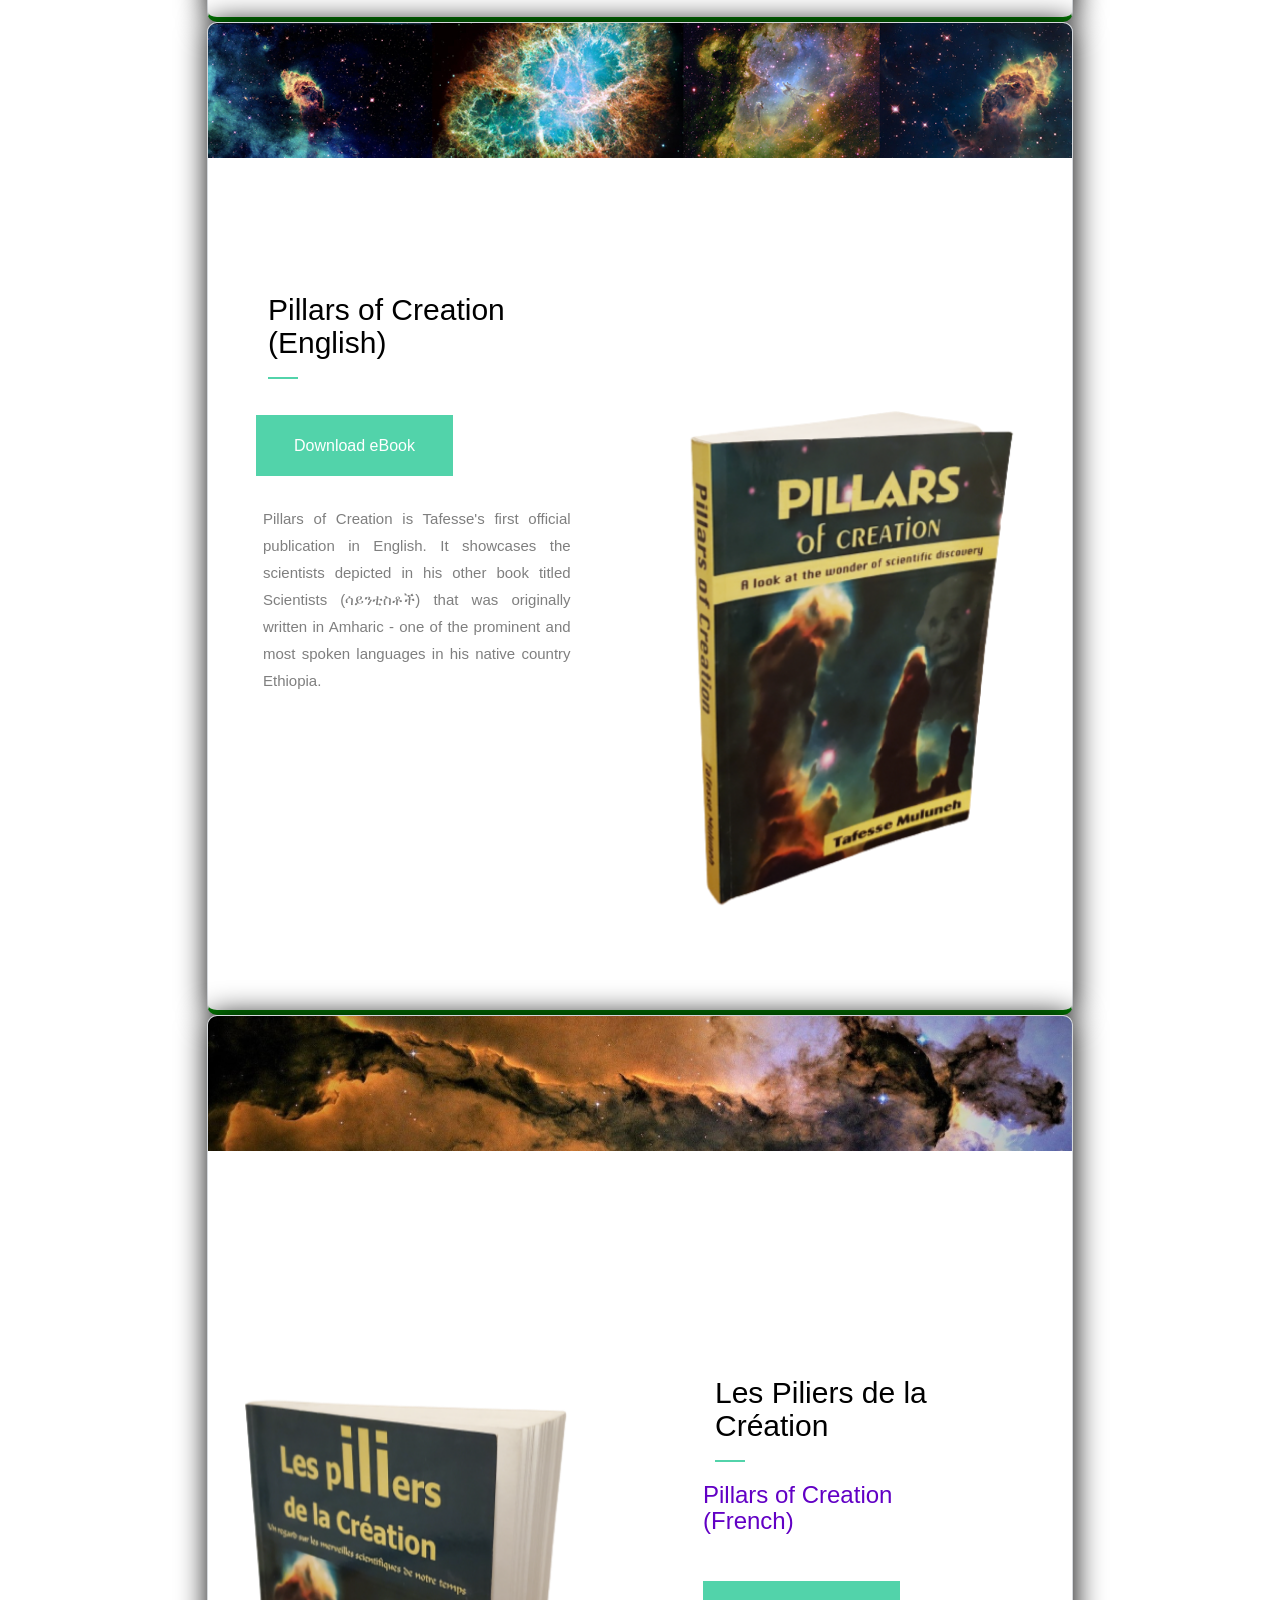
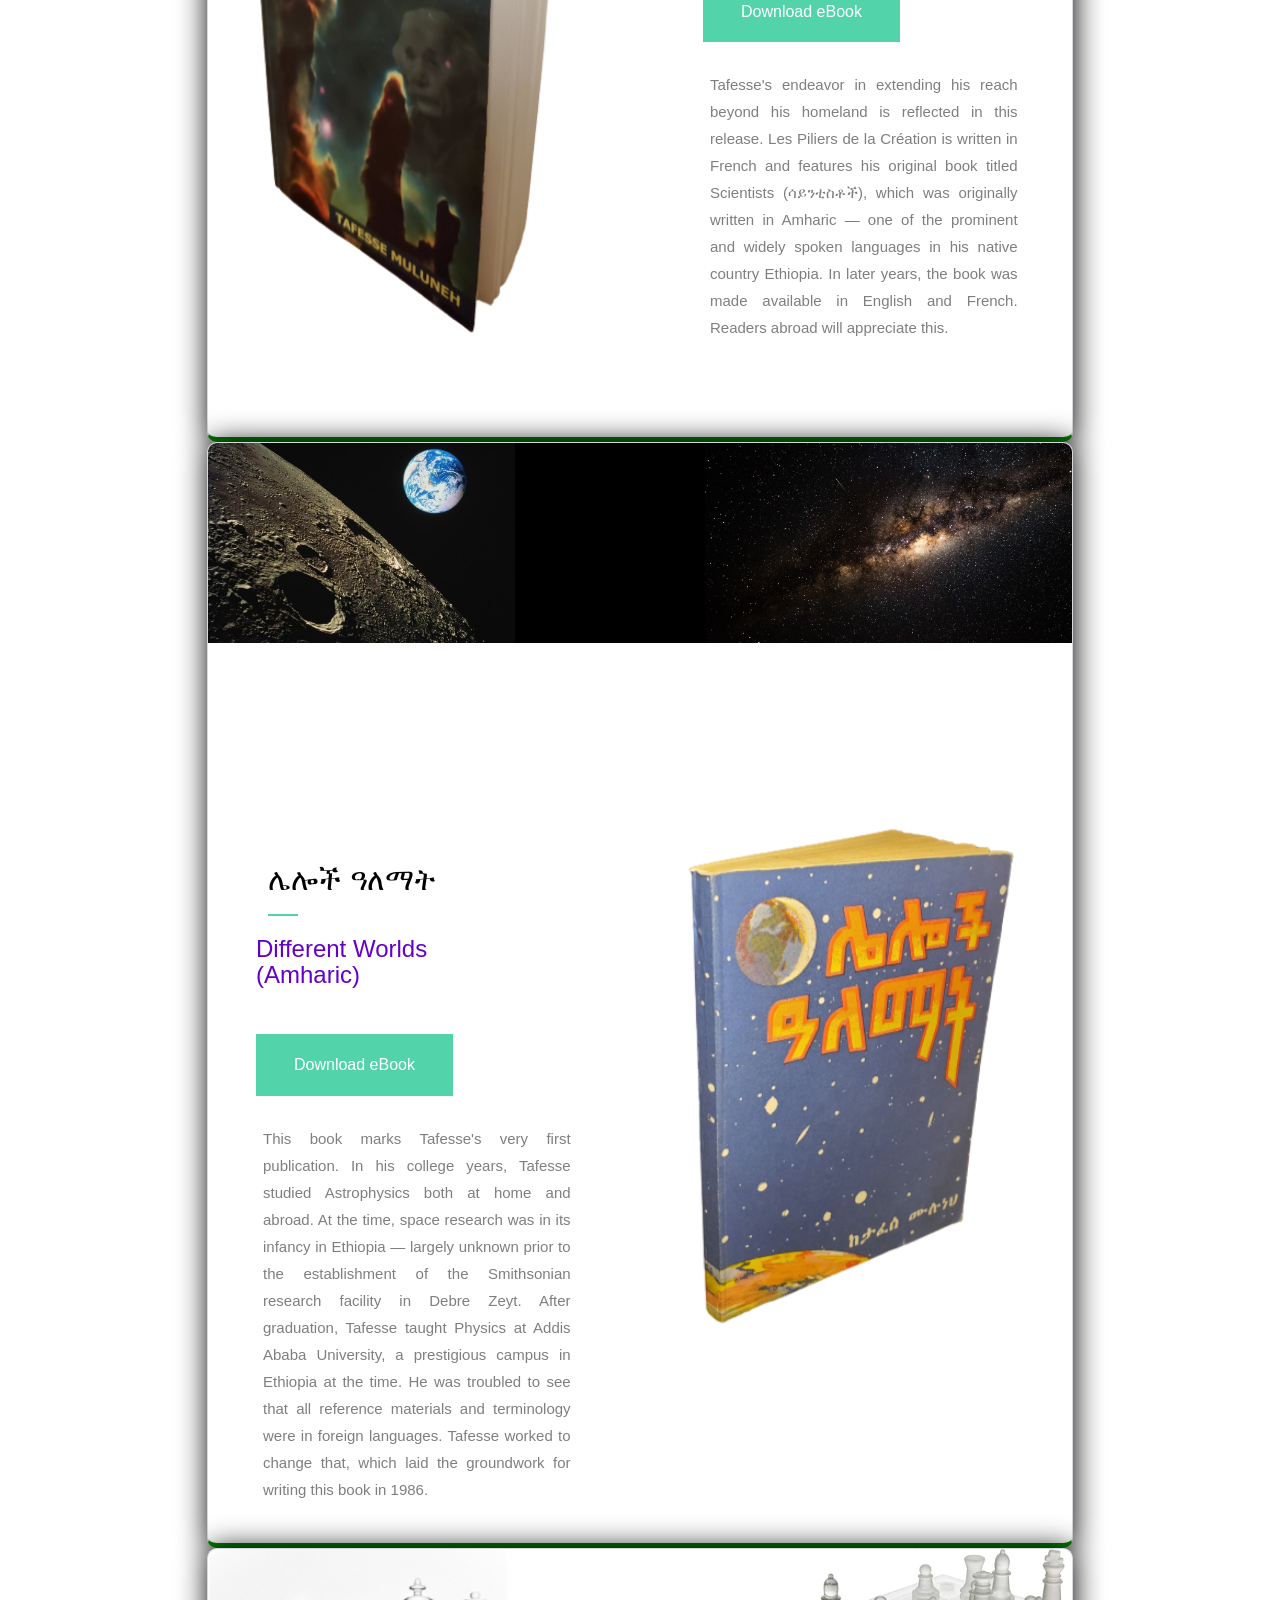
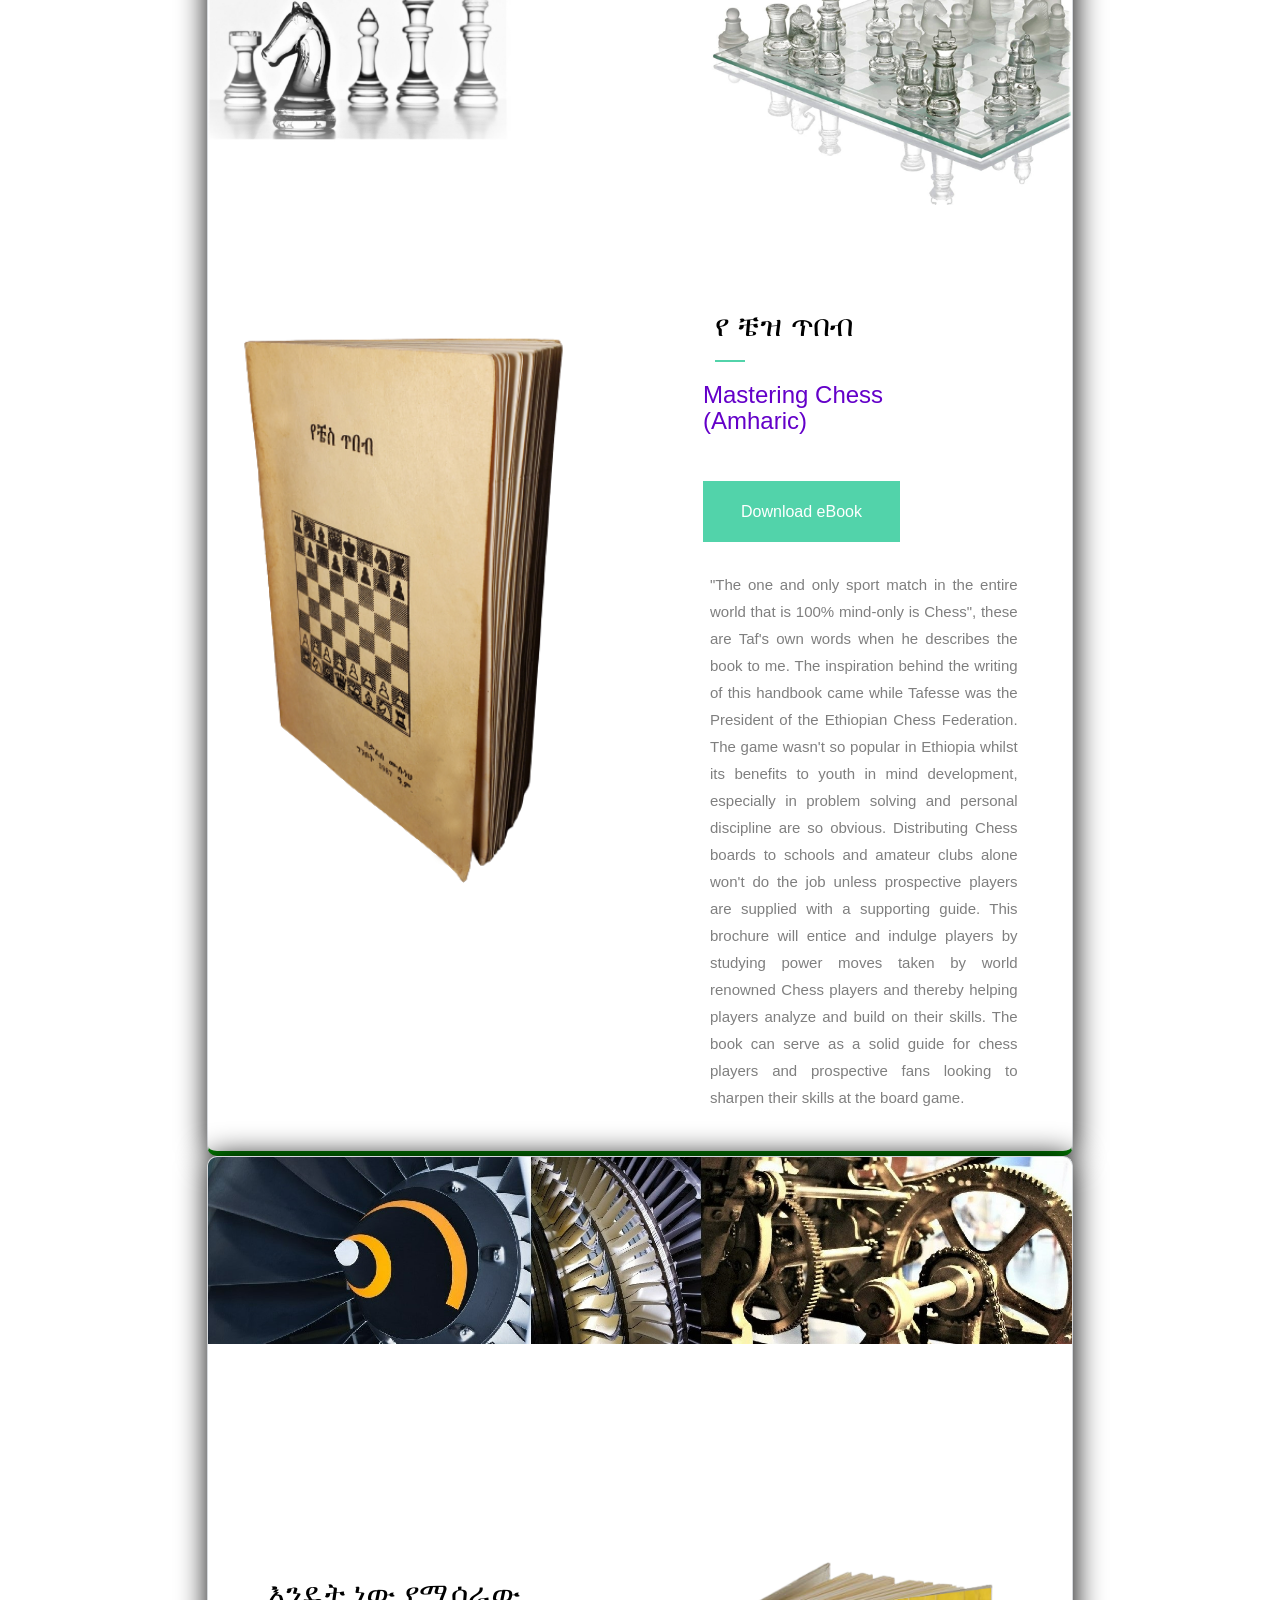
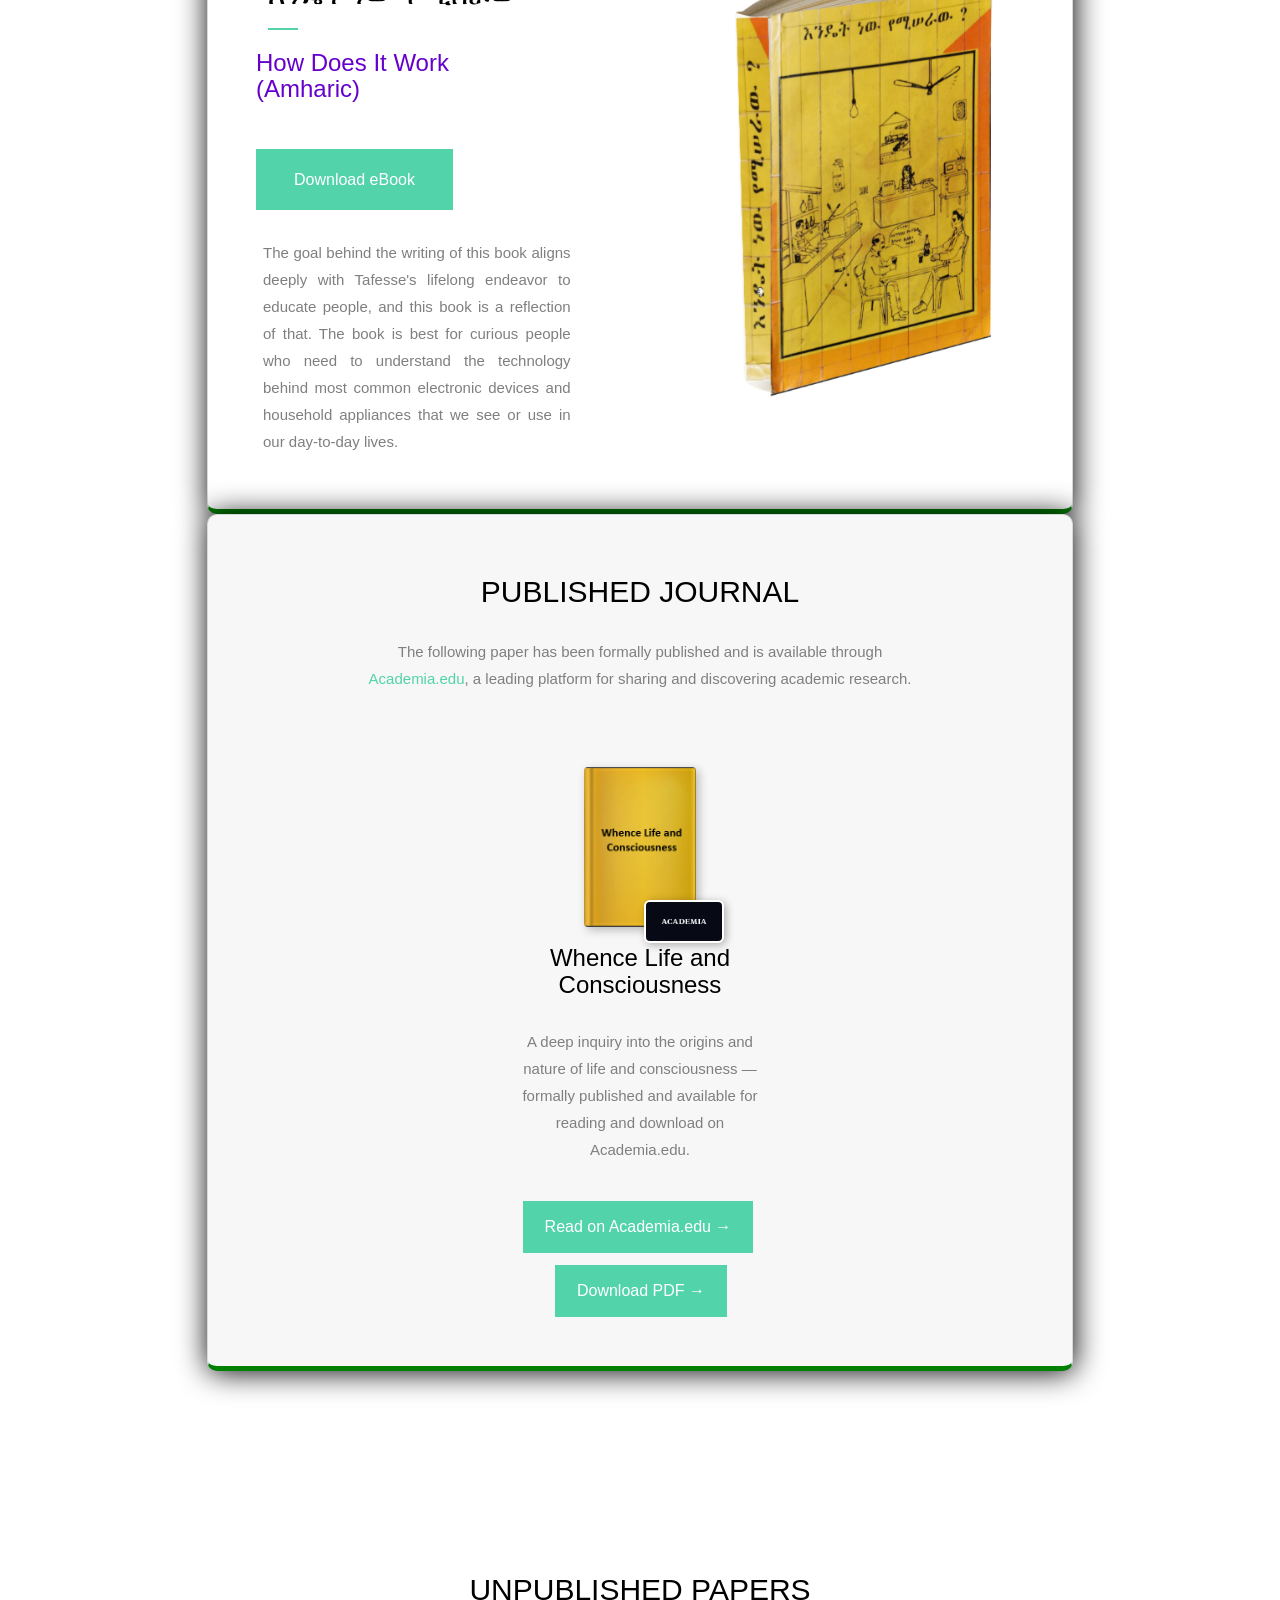
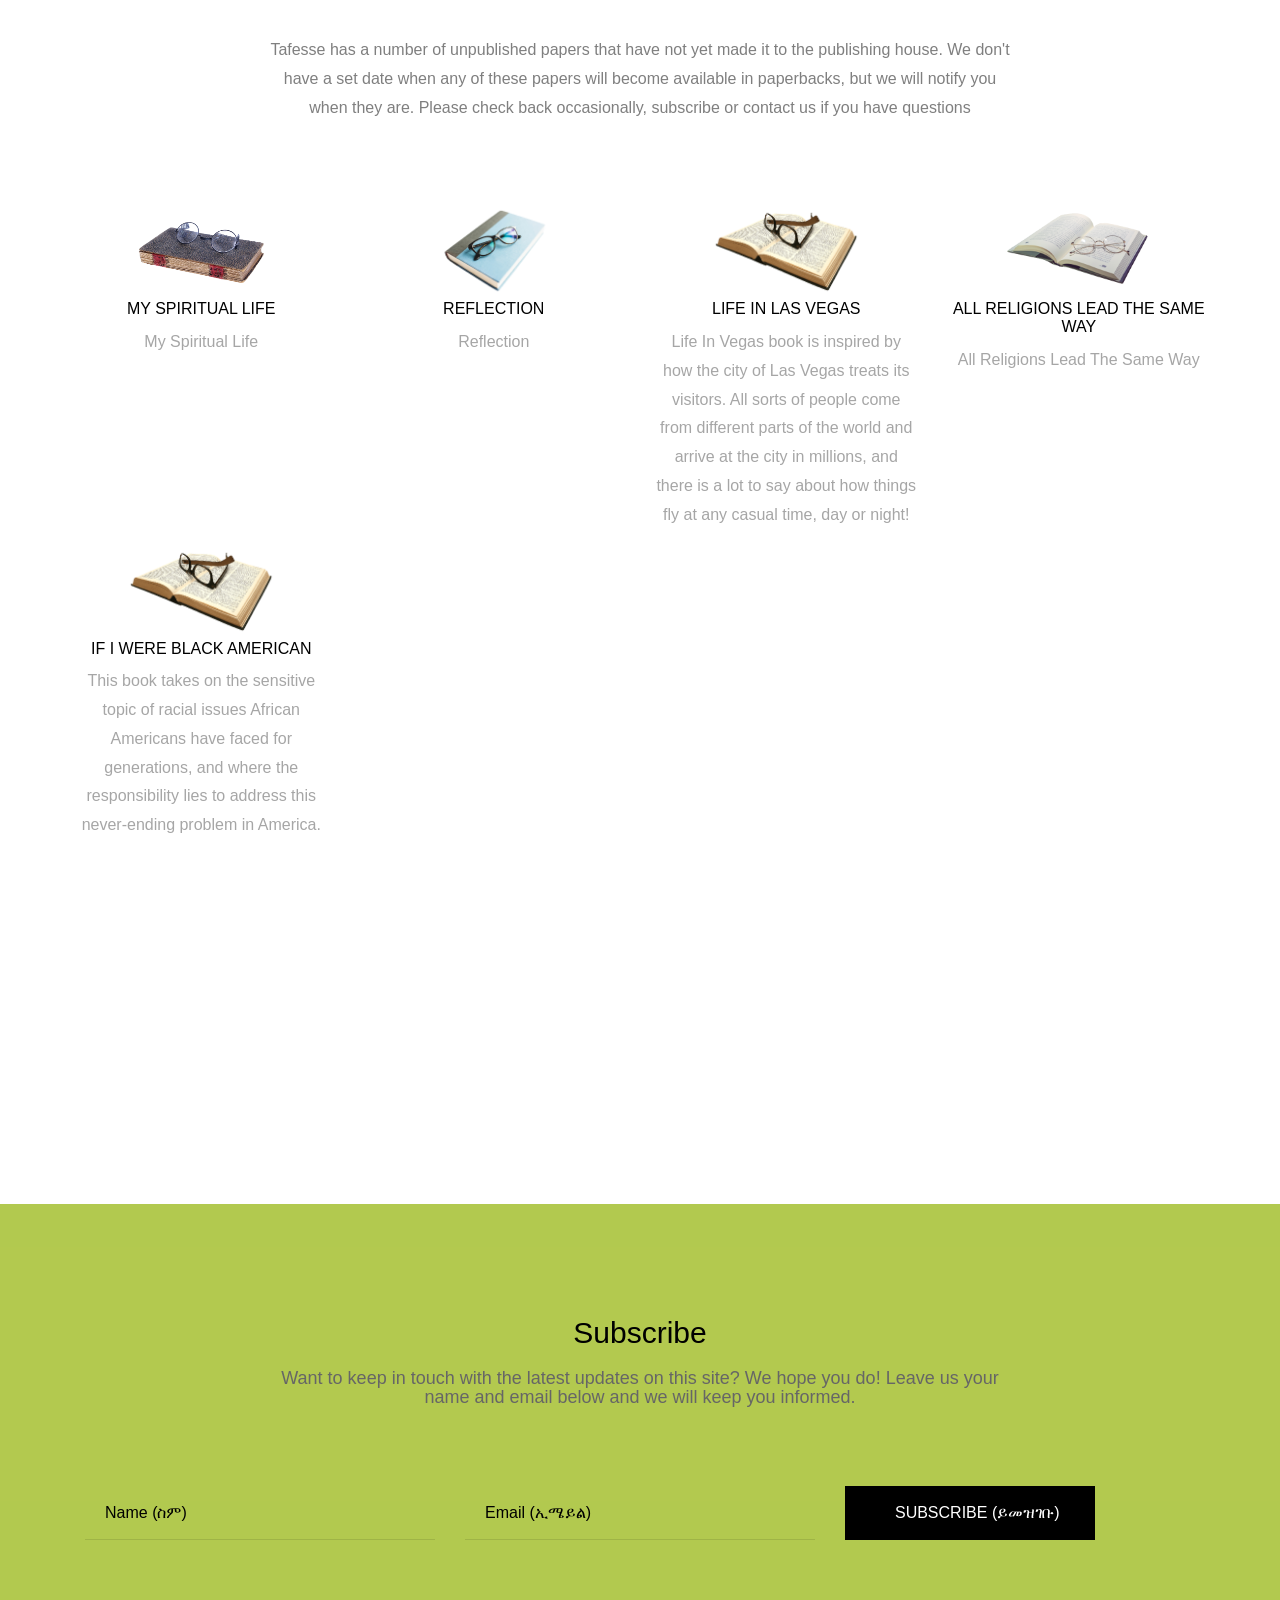
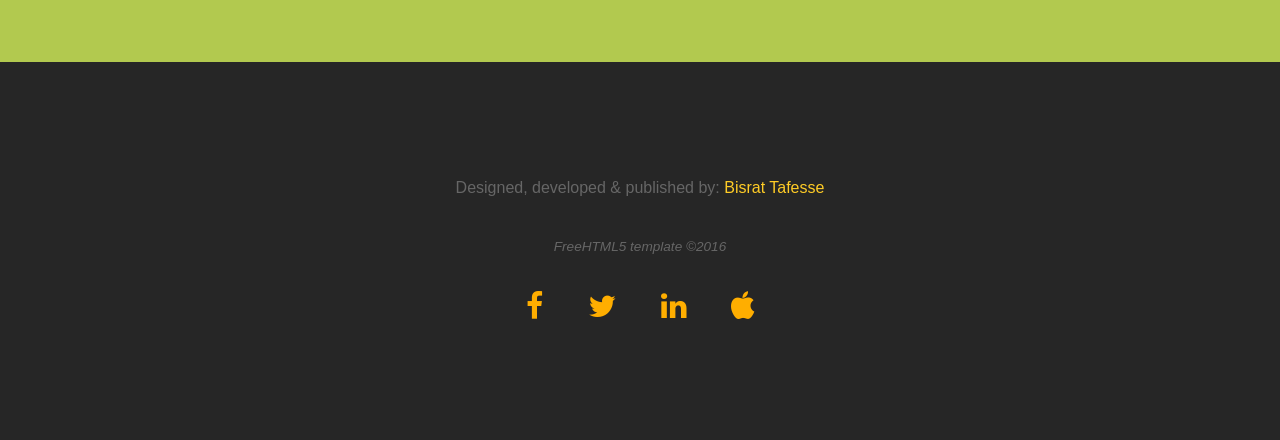
==== commit 928777c3: "Footer: remove <small> from first line so Bisrat Tafesse credit is larger Co-Authored-By: Claude Son" ====
--- a/show/index.html
+++ b/show/index.html
@@ -786,7 +786,7 @@
       <div class="container">
         <div class="col-md-12 text-center">
           <p class="copyright">
-            <em><small>Designed, developed &amp; published by: <a href="https://www.linkedin.com/in/bisrat" target="_blank">Bisrat Tafesse</a></small></em><br>
+            <em>Designed, developed &amp; published by: <a href="https://www.linkedin.com/in/bisrat" target="_blank">Bisrat Tafesse</a></em><br>
             <small><i>FreeHTML5 template &#169;2016</i></small>
           </p>
           <ul class="fh5co-social">
